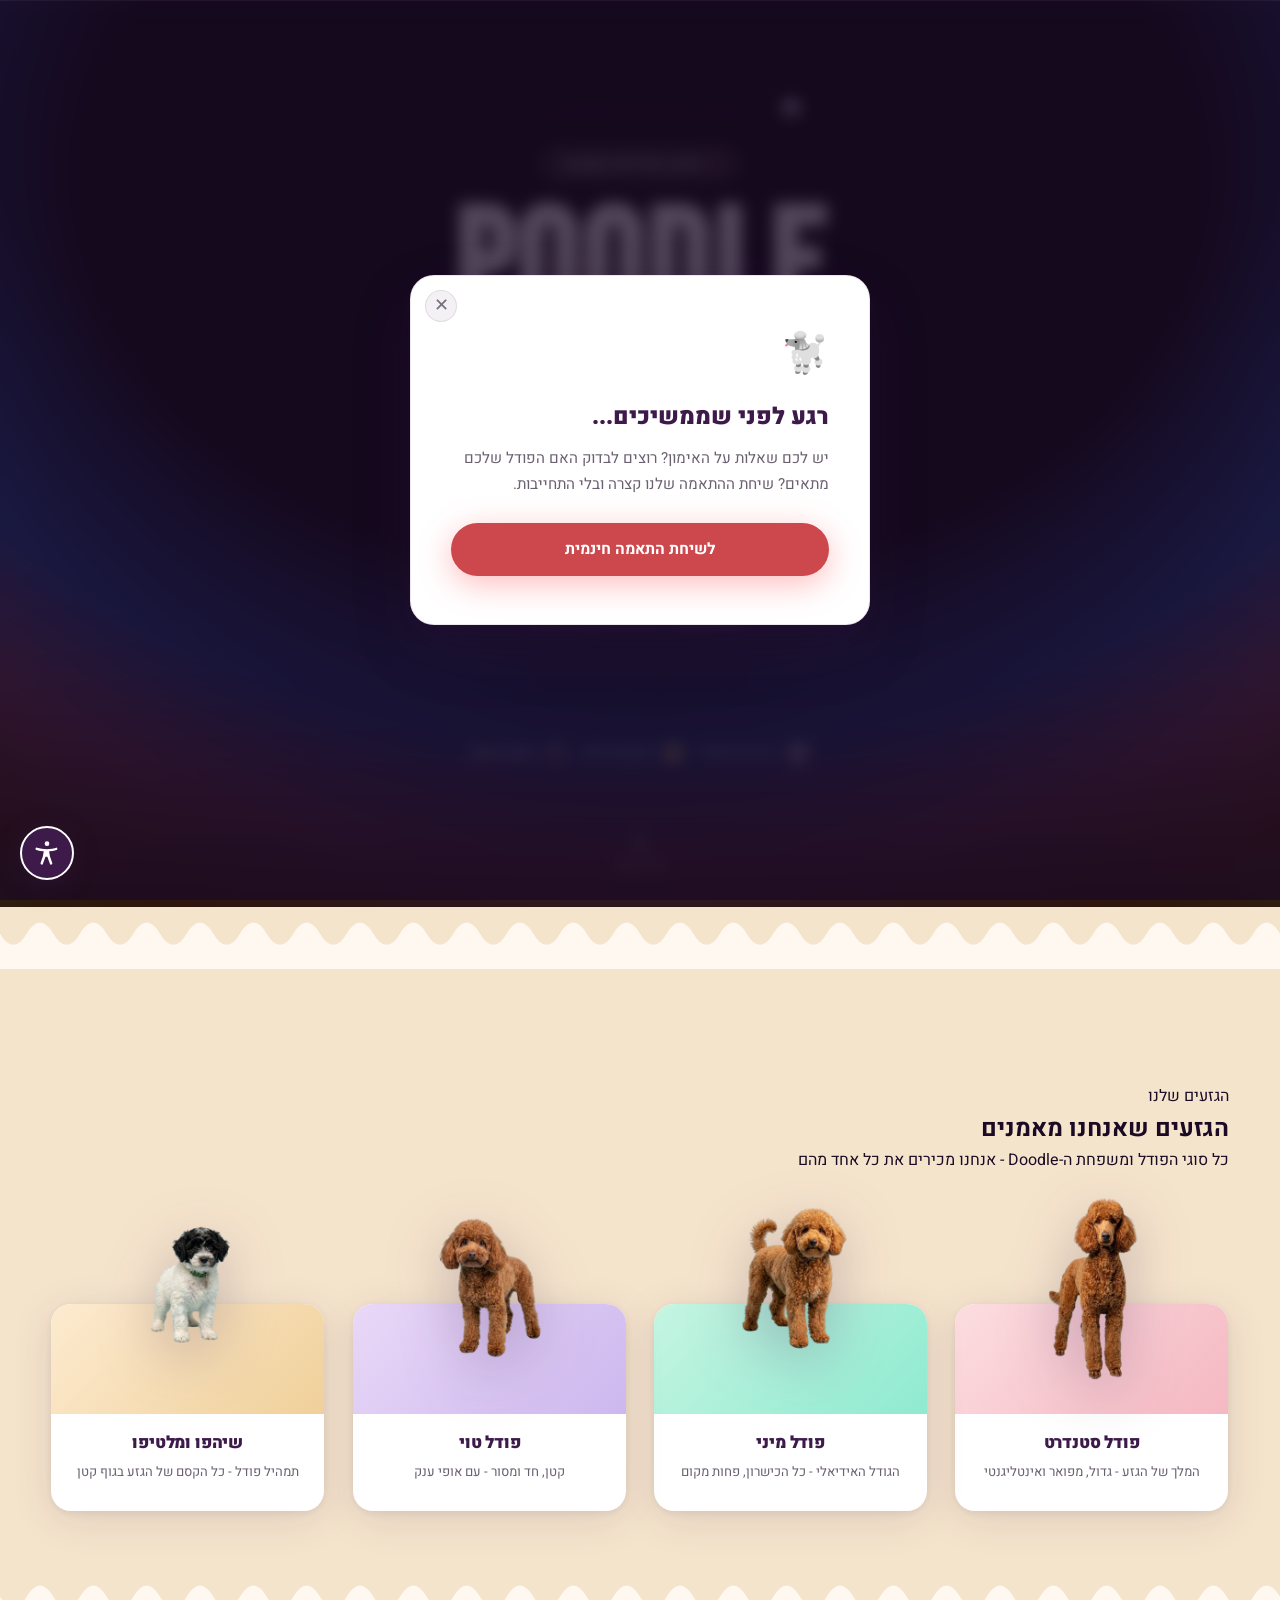
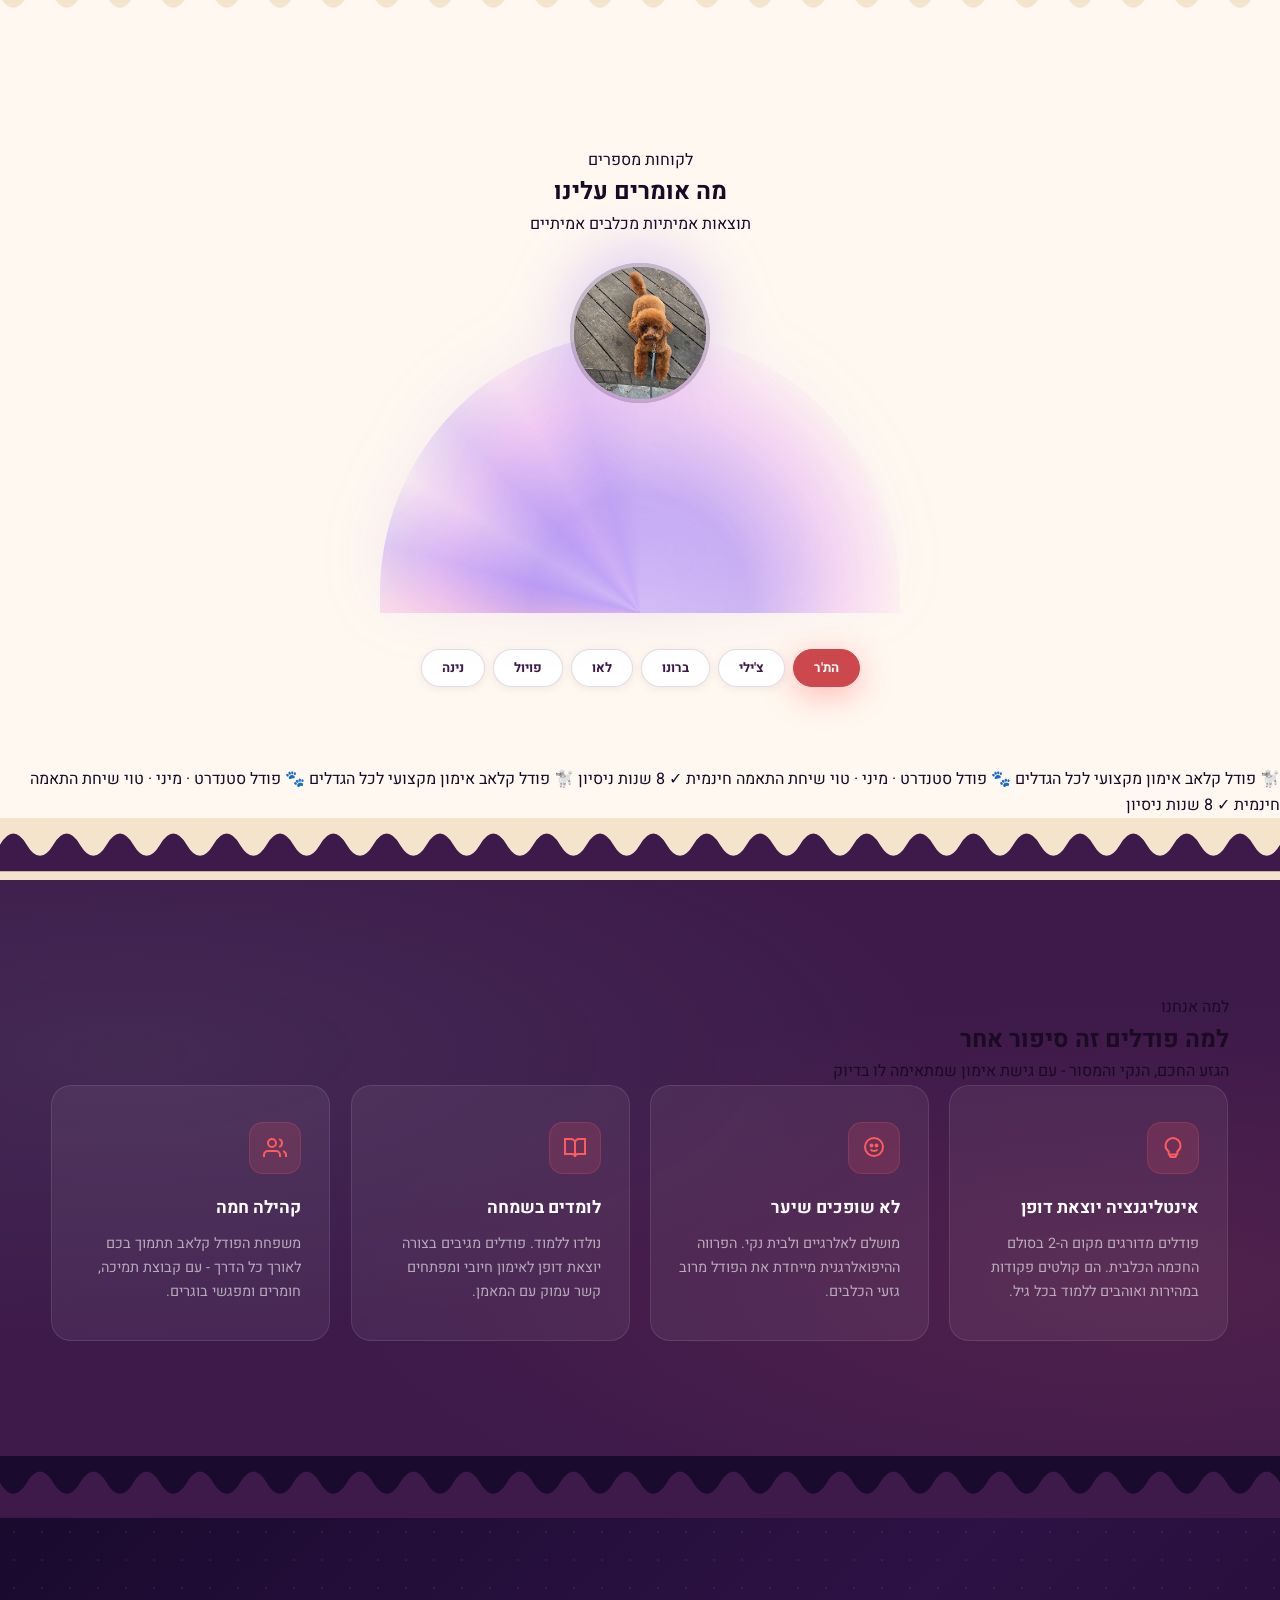
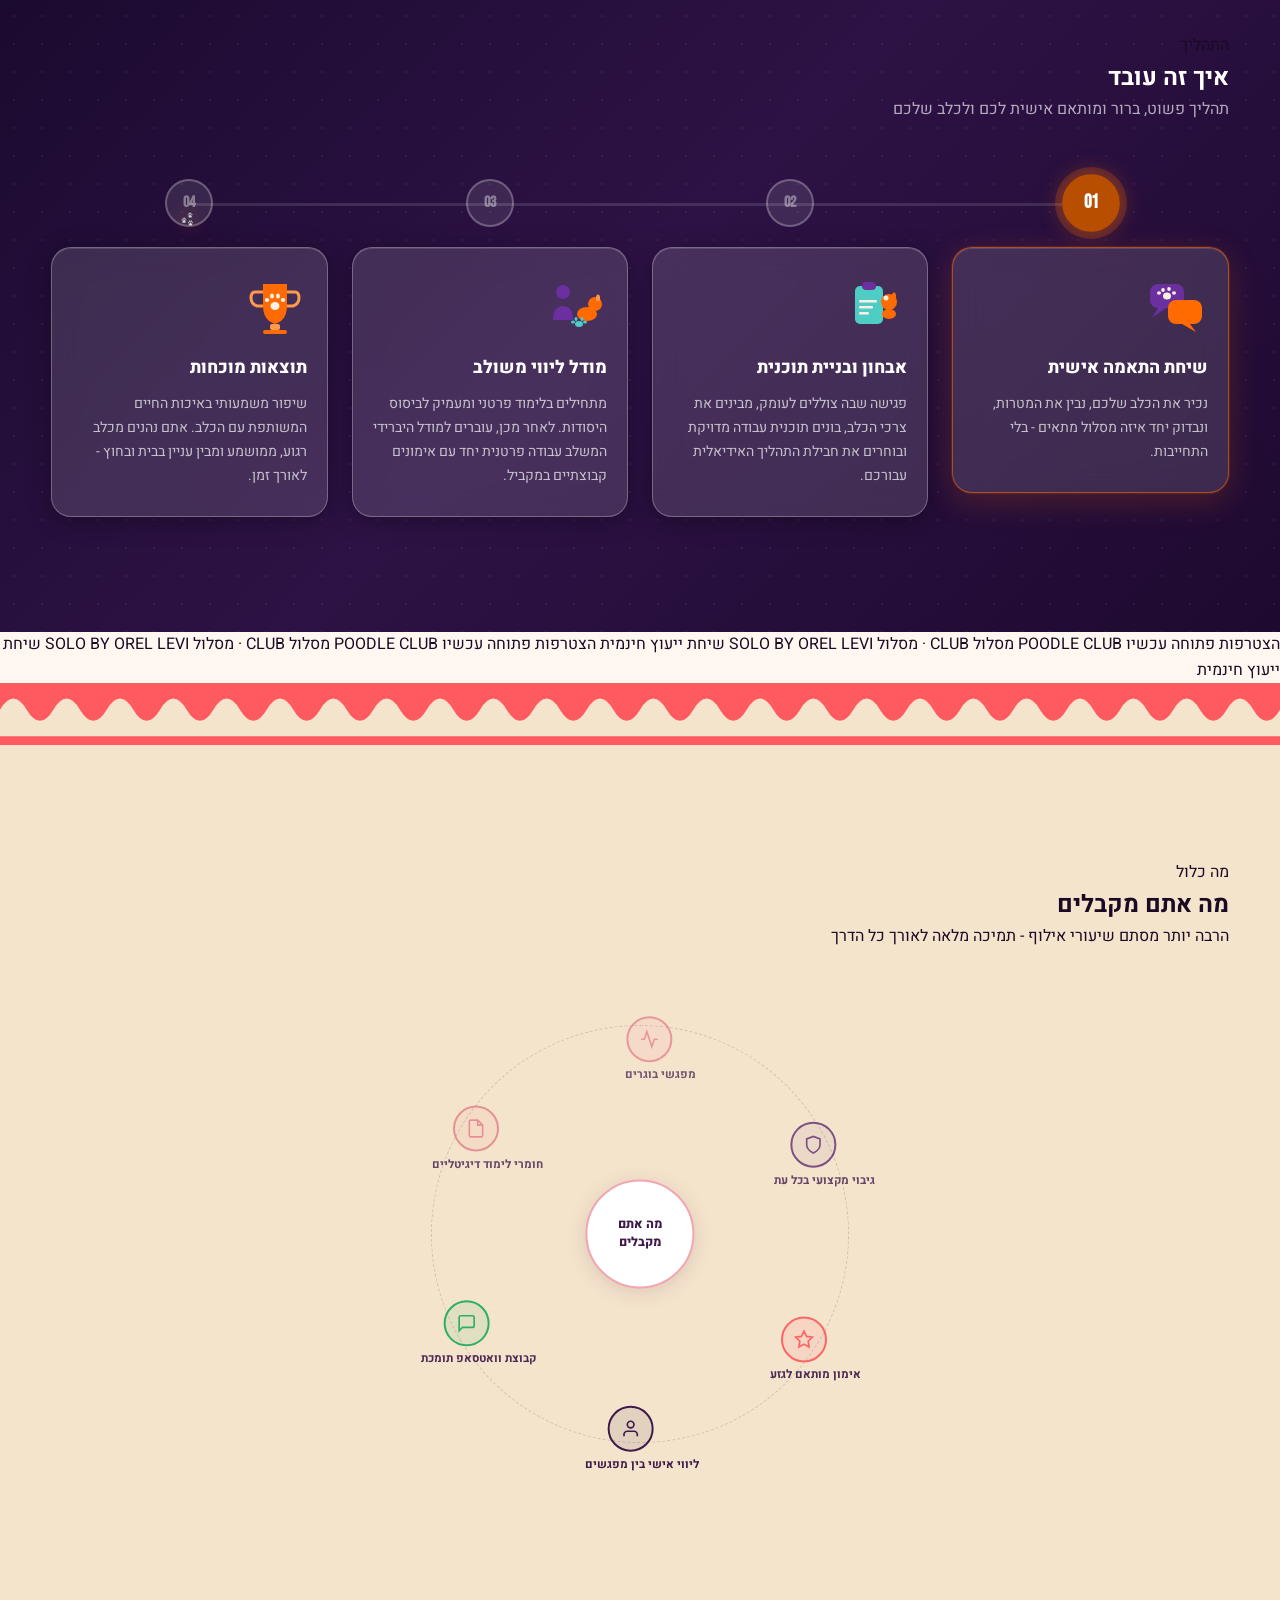
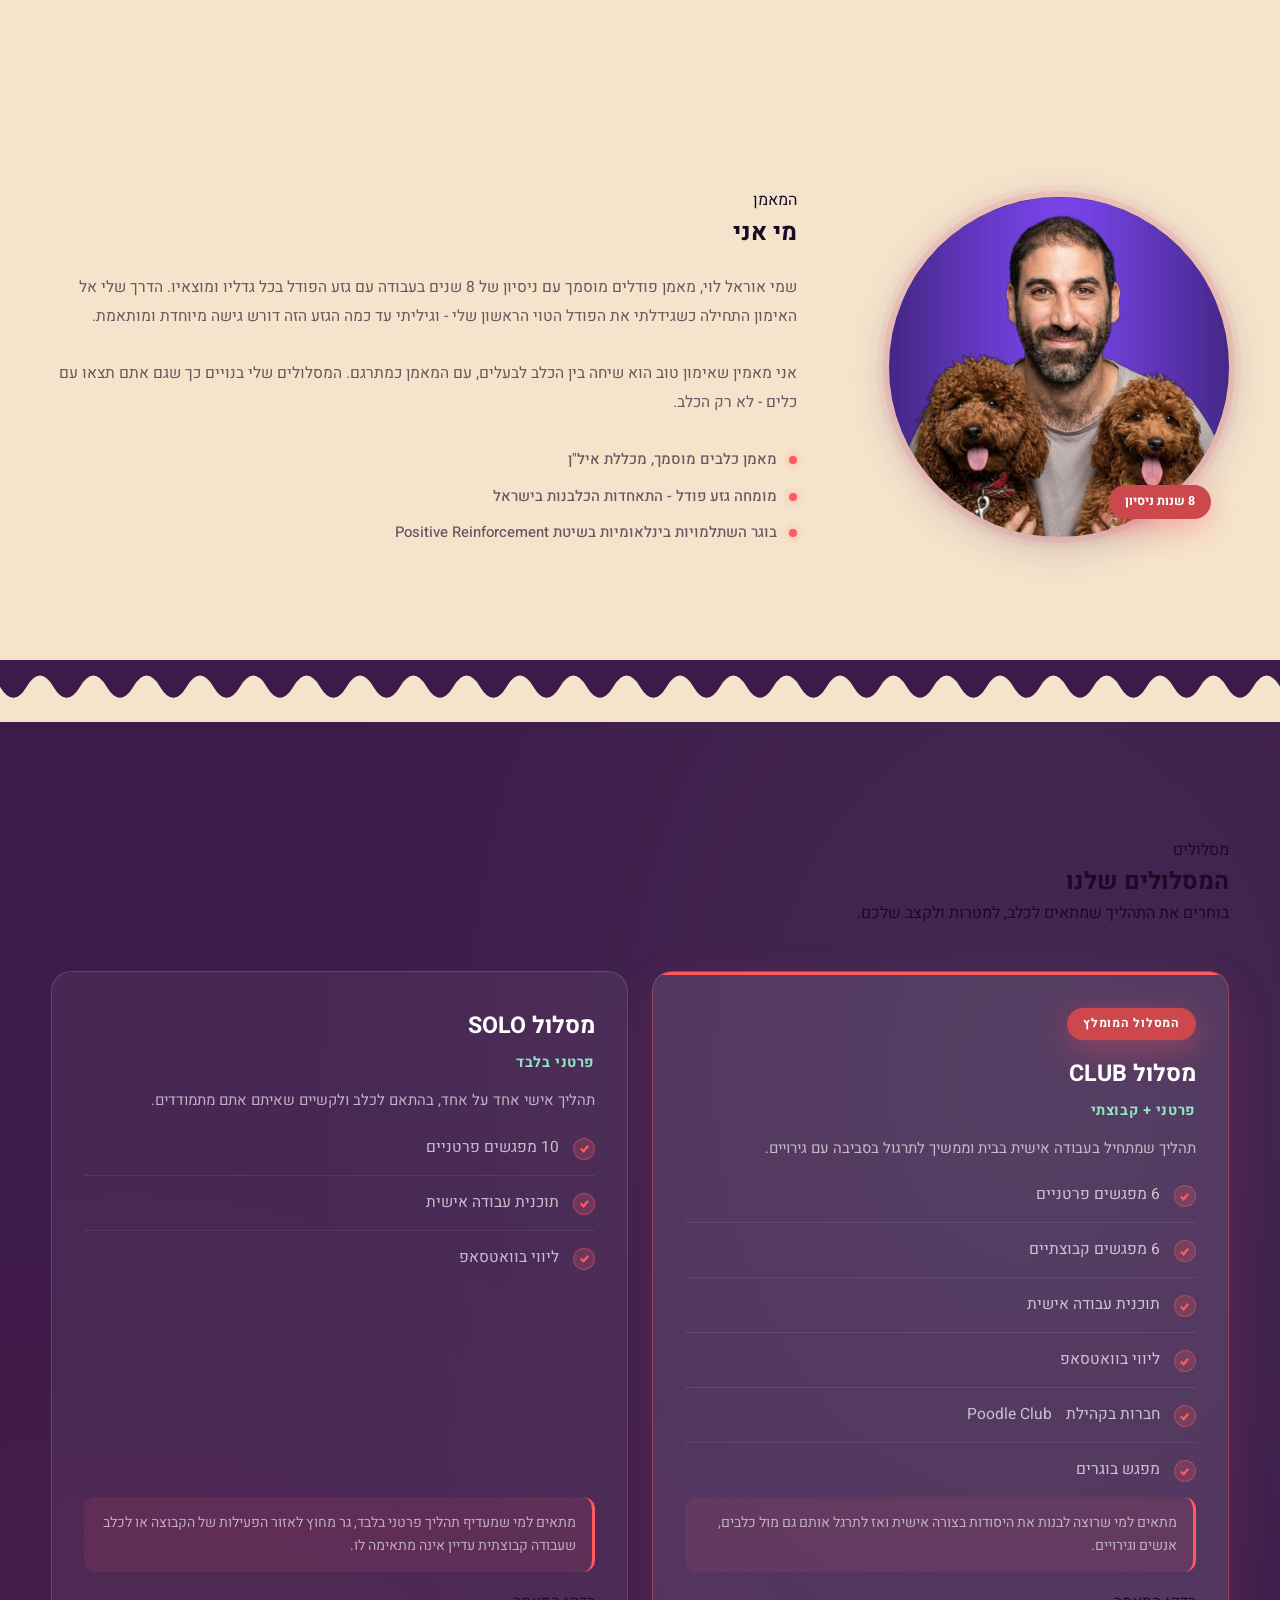
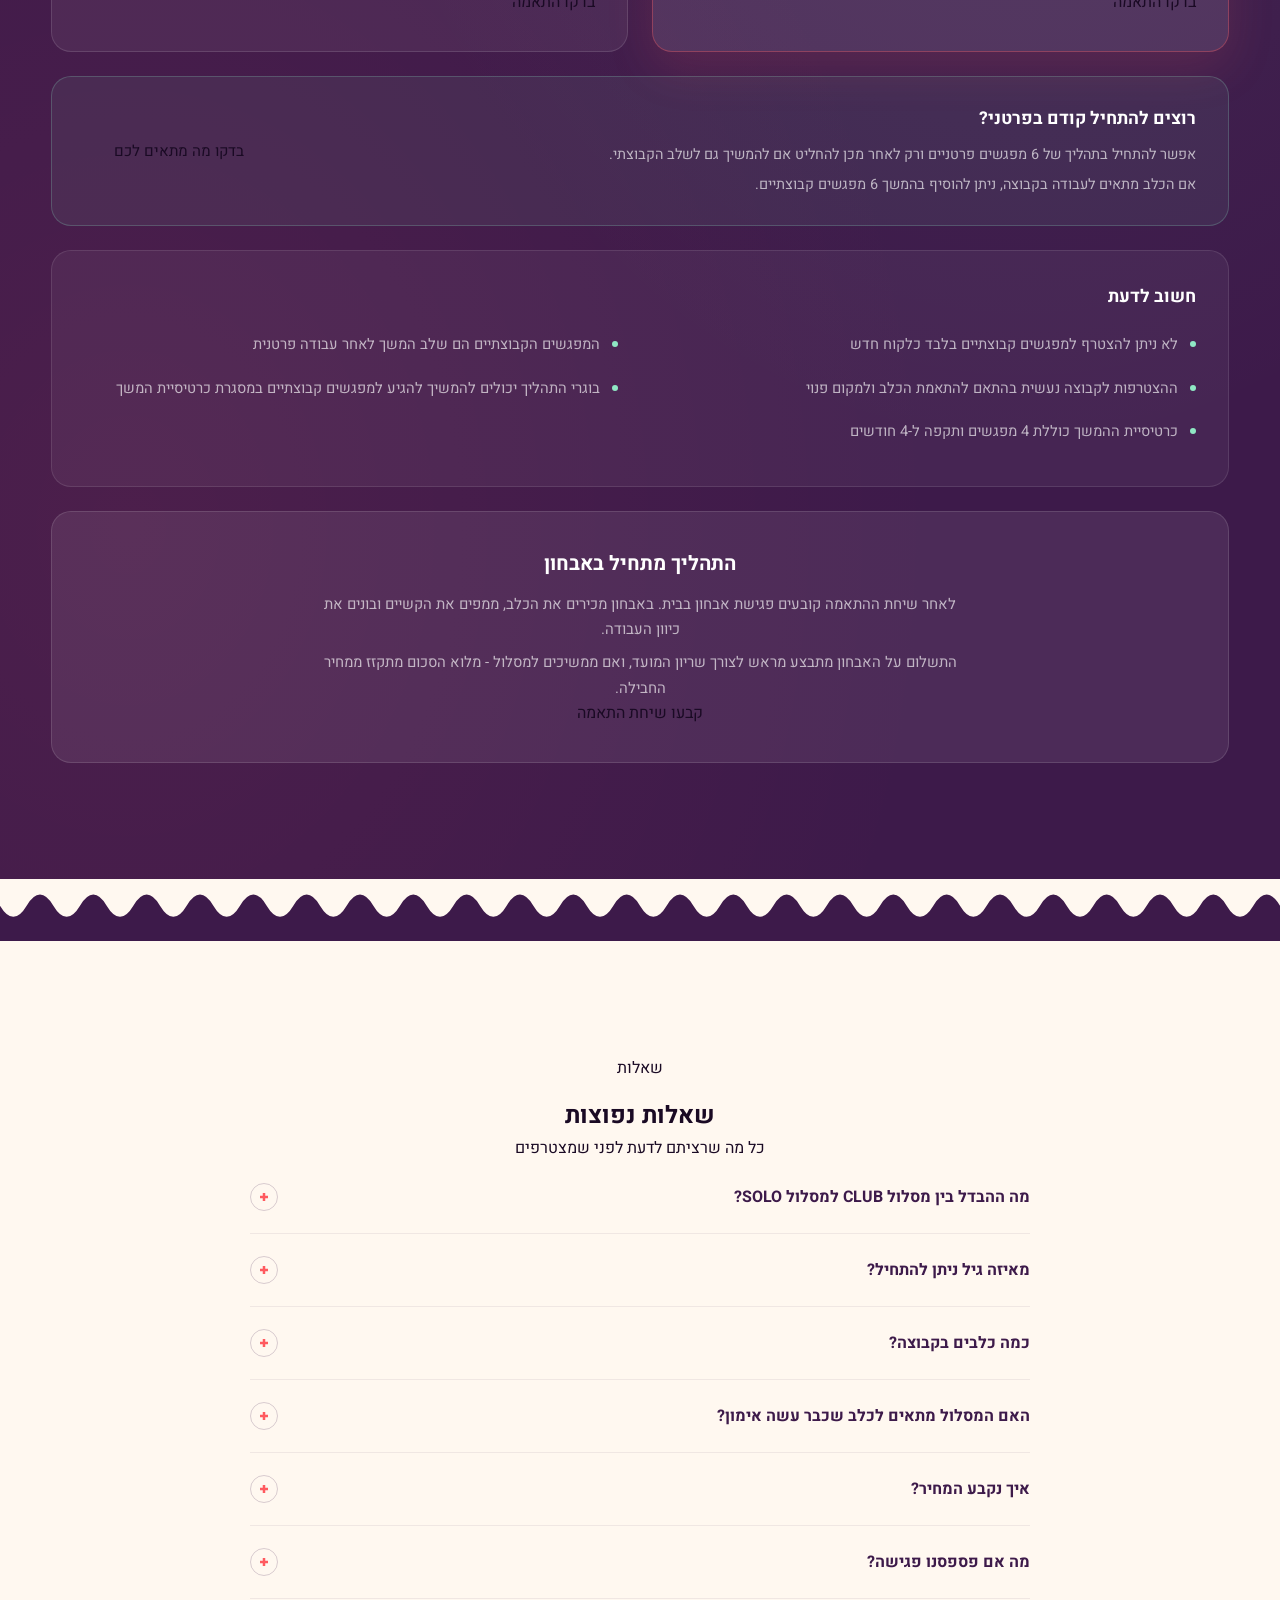
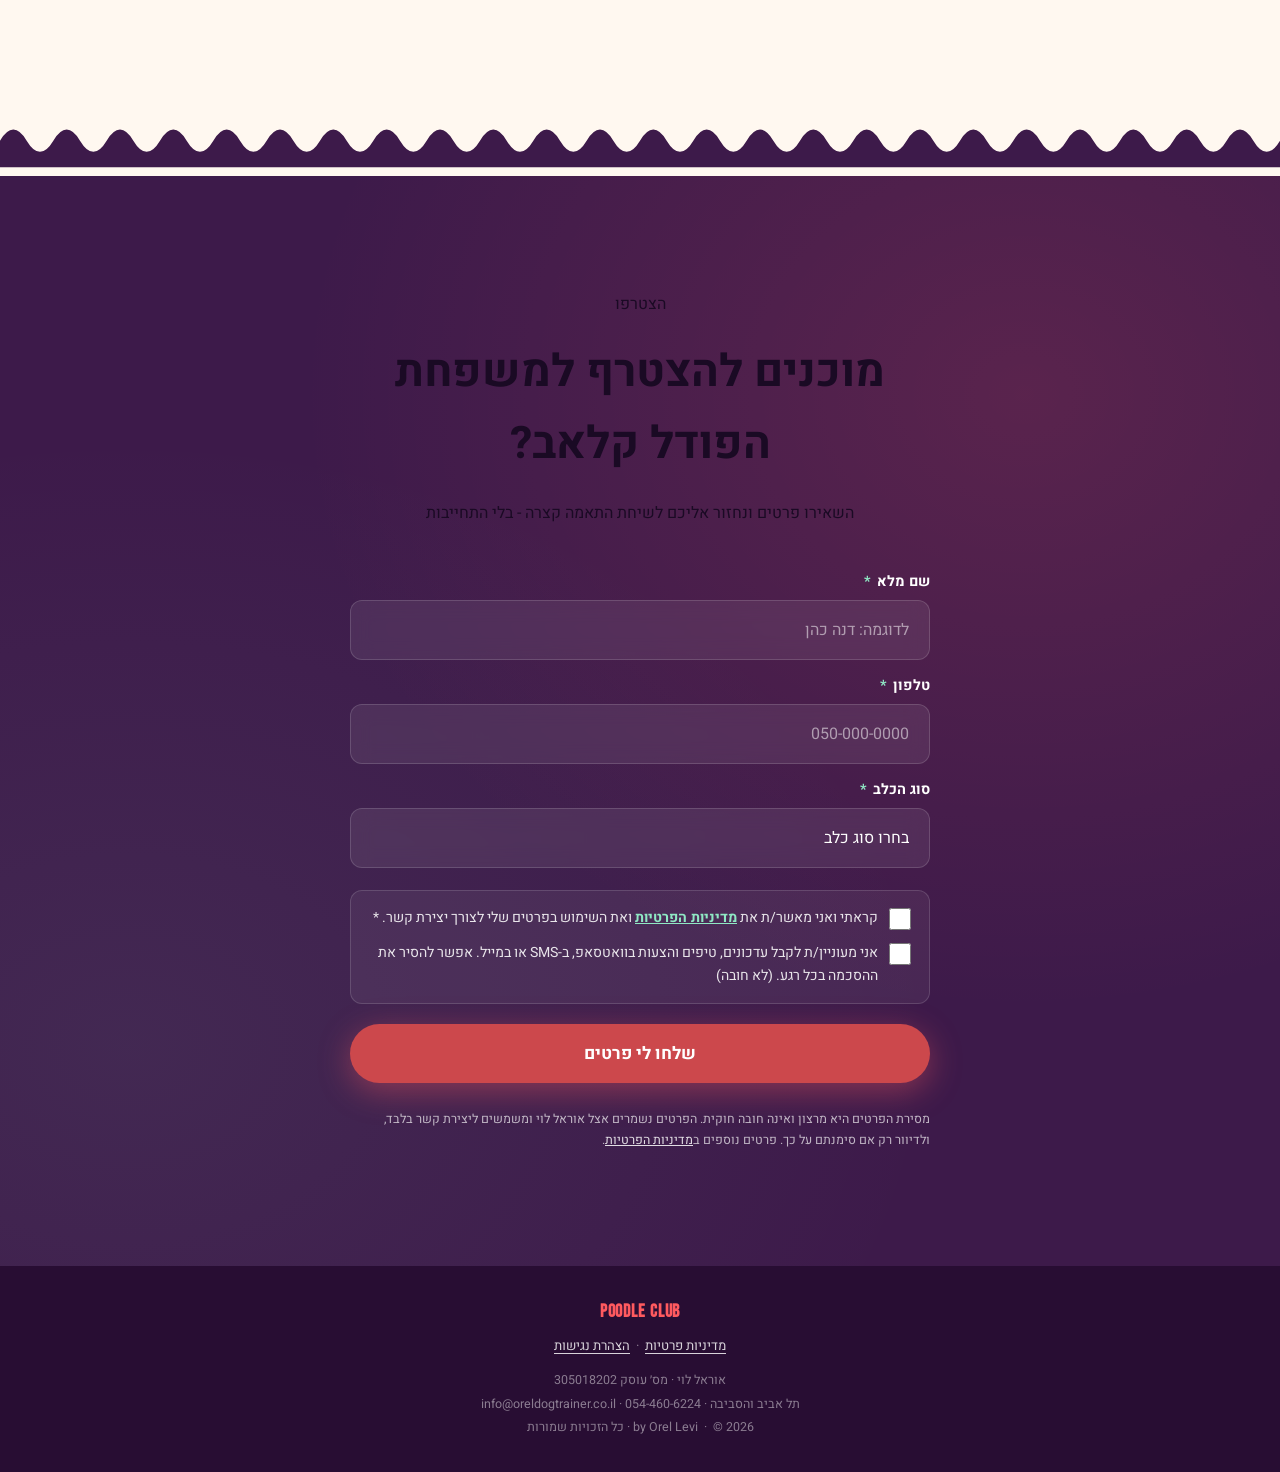
==== index.html @ 38194a25 "Fill in business identification on the legal pages Orel Levi, business no. 305018202, Tel Aviv area," ====
<!DOCTYPE html>
<html lang="he" dir="rtl">
<head>
  <meta charset="UTF-8">
  <meta name="viewport" content="width=device-width, initial-scale=1.0">
  <meta name="description" content="Poodle Club by Orel Levi — אימון פודלים מקצועי לכל הסוגים והגדלים">
  <title>Poodle Club by Orel Levi</title>
  <link rel="preconnect" href="https://fonts.googleapis.com">
  <link rel="preconnect" href="https://fonts.gstatic.com" crossorigin>
  <link href="https://fonts.googleapis.com/css2?family=Bebas+Neue&family=Heebo:wght@300;400;500;700;900&display=swap" rel="stylesheet">
  <link rel="stylesheet" href="a11y.css">
  <style>
    /* ─── Variables ──────────────────────────────────────────── */
    :root {
      --cream:      #FFF8F0;
      --cream-2:    #FFF2E4;
      --sand:       #F5E4CC;
      --sand-2:     #EDD5B0;
      --rose:       #F2A7B0;
      --rose-lt:    #FCDDE0;
      --rose-dk:    #E07888;
      --coral:      #FF5A5F;   /* accents & graphics only */
      --coral-dk:   #E03D42;
      --coral-btn:  #CC484C;   /* white text on it = 4.57 (WCAG AA) */
      --coral-text: #BA4245;   /* on the tinted eyebrow pill = 4.53, on cream = 5.04 */
      --plum:       #3D1A4A;
      --plum-dk:    #280D33;
      --plum-lt:    #5A2870;
      --mint:       #8FE8C4;
      --mint-lt:    #C5F5E2;
      --lavender:   #E0D0F5;
      --text-dark:  #1A0A24;
      --text-mid:   rgba(26,10,36,0.65);
      --text-soft:  rgba(26,10,36,0.4);
      --white:      #FFFFFF;

      --font-display: 'Bebas Neue', Georgia, sans-serif;
      --font: 'Heebo', sans-serif;
      --wrap: min(1200px, 92vw);
      --pad: clamp(72px, 9vw, 120px);
      --r: 20px;
      --r-sm: 12px;
      --r-pill: 100px;
      --t: .3s cubic-bezier(0.25, 0.46, 0.45, 0.94);
      --t-spring: .45s cubic-bezier(0.34, 1.56, 0.64, 1);
      --t-f: .18s ease;

      --sh-card: 0 8px 40px rgba(61,26,74,0.12), 0 2px 8px rgba(61,26,74,0.08);
      --sh-float: 0 24px 60px rgba(61,26,74,0.18), 0 8px 24px rgba(61,26,74,0.12);
      --sh-coral: 0 8px 32px rgba(255,90,95,0.4);
      --sh-coral-lg: 0 16px 56px rgba(255,90,95,0.5);
    }

    /* ─── Reset ──────────────────────────────────────────────── */
    *, *::before, *::after { box-sizing: border-box; margin: 0; padding: 0; }
    html { direction: rtl; scroll-behavior: smooth; font-size: 16px; }
    body { font-family: var(--font); background: var(--cream); color: var(--text-dark); text-align: right; overflow-x: hidden; line-height: 1.6; }
    img { display: block; max-width: 100%; }
    a { text-decoration: none; color: inherit; }
    button { cursor: pointer; border: none; background: none; font-family: var(--font); }
    section[id] { scroll-margin-top: 80px; }

    /* Focus ring, skip link, sr-only and reduced-motion live in a11y.css.
       These sections sit on dark surfaces and need the light ring instead. */
    #hero a:focus-visible, #hero button:focus-visible,
    #why a:focus-visible, #why button:focus-visible,
    #how a:focus-visible, #how button:focus-visible,
    #tracks a:focus-visible, #tracks button:focus-visible,
    #contact a:focus-visible, #contact button:focus-visible,
    #contact input:focus-visible, #contact select:focus-visible,
    .popup a:focus-visible, .popup button:focus-visible,
    footer a:focus-visible {
      outline-color: var(--white);
    }

    /* ─── Sticky Nav ─────────────────────────────────────────── */
    #nav {
      position: fixed; inset-inline: 0; top: 0;
      z-index: 100;
      background: rgba(255,248,240,0.9);
      backdrop-filter: blur(20px) saturate(1.8);
      -webkit-backdrop-filter: blur(20px) saturate(1.8);
      padding: 14px 0;
      transform: translateY(-100%);
      transition: transform .4s cubic-bezier(.25,.46,.45,.94);
      border-bottom: 1px solid rgba(61,26,74,0.1);
      box-shadow: 0 4px 24px rgba(61,26,74,0.08);
    }
    #nav.on { transform: none; }
    .nav-in {
      max-width: var(--wrap); margin: 0 auto; padding: 0 24px;
      display: flex; align-items: center; justify-content: space-between;
    }
    .nav-logo {
      font-family: var(--font-display);
      font-size: 1.5rem;
      color: var(--plum);
      letter-spacing: .04em;
    }
    .nav-logo em { color: var(--coral-text); font-style: normal; }

    /* ─── HERO ───────────────────────────────────────────────── */
    #hero {
      position: relative;
      min-height: 100svh;
      background: #0a0a0a;
      overflow: hidden;
      display: flex; align-items: center;
    }

    #hero-grad-bg {
      position: absolute; inset: 0; z-index: 0;
    }
    /* The hero gradient is repainted every frame and cycles through yellow and
       green, so contrast against it is not deterministic. This fixed scrim sits
       between the gradient (z0) and the copy (z2) so the ratio holds at every
       point of the cycle. */
    #hero::before {
      content: '';
      position: absolute; inset: 0; z-index: 1; pointer-events: none;
      background: linear-gradient(to bottom, rgba(10,6,16,0.55) 0%, rgba(10,6,16,0.28) 38%, rgba(10,6,16,0.55) 72%, rgba(10,6,16,0.86) 100%);
    }

    .hero-in {
      position: relative; z-index: 2;
      max-width: 800px; margin: 0 auto;
      padding: 100px 24px 140px;
      width: 100%;
      display: flex;
      flex-direction: column;
      align-items: center;
      text-align: center;
      gap: 0;
    }

    .hero-tag {
      display: inline-flex; align-items: center; gap: 8px;
      font-size: .8rem; font-weight: 700;
      letter-spacing: .14em; text-transform: uppercase;
      color: #fff;
      background: rgba(255,255,255,0.1);
      border: 1.5px solid rgba(255,255,255,0.25);
      padding: 7px 18px;
      border-radius: var(--r-pill);
      margin-bottom: 24px;
      backdrop-filter: blur(8px);
    }
    .hero-tag-dot { width: 6px; height: 6px; border-radius: 50%; background: var(--coral); animation: tagPulse 2s ease infinite; }
    @keyframes tagPulse { 0%,100% { opacity:1; transform:scale(1); } 50% { opacity:.4; transform:scale(.7); } }

    .hero-brand {
      font-family: var(--font-display);
      font-size: clamp(5.5rem, 12vw, 11rem);
      line-height: 0.85;
      letter-spacing: .02em;
      color: #ffffff;
      display: block;
      margin-bottom: 6px;
    }
    .hero-by {
      font-family: var(--font-display);
      font-size: clamp(2.2rem, 5vw, 4.5rem);
      line-height: 1;
      letter-spacing: .1em;
      color: var(--coral);
      display: block;
      margin-bottom: 32px;
    }
    .hero-p {
      font-size: 1.15rem;
      color: rgba(255,255,255,0.75);
      font-weight: 400;
      margin-bottom: 40px;
      line-height: 1.75;
      max-width: 520px;
    }
    .hero-btns { display: flex; gap: 14px; flex-wrap: wrap; justify-content: center; }

    .hero-badges {
      display: flex; gap: 12px; flex-wrap: wrap; margin-top: 40px; justify-content: center;
    }
    .hero-badge {
      display: flex; align-items: center; gap: 8px;
      font-size: .8rem; font-weight: 500; color: rgba(255,255,255,0.8);
    }
    .hero-badge-icon {
      width: 28px; height: 28px; border-radius: 50%;
      background: rgba(255,255,255,0.12);
      display: flex; align-items: center; justify-content: center;
      font-size: .9rem;
    }

    .hero-poodle {
      width: 320px;
      max-width: 80vw;
      display: block;
      margin-bottom: 20px;
      flex-shrink: 0;
      mix-blend-mode: screen;
      animation: poodleFloat 3.5s ease-in-out infinite;
    }
    @keyframes poodleFloat {
      0%,100% { transform: translateY(0); }
      50%      { transform: translateY(-14px); }
    }

    .hero-scroll {
      position: absolute; bottom: 32px; left: 50%; transform: translateX(-50%);
      display: flex; flex-direction: column; align-items: center; gap: 6px;
      color: rgba(255,255,255,0.62); font-size: .72rem; letter-spacing: .1em;
      animation: bounce 2.2s ease-in-out infinite;
      z-index: 2;
    }
    @keyframes bounce { 0%,100%{transform:translateX(-50%) translateY(0);} 50%{transform:translateX(-50%) translateY(9px);} }

    /* ─── BREEDS ─────────────────────────────────────────────── */
    #breeds { background: var(--sand); padding: var(--pad) 24px 60px; position: relative; }
    .breeds-in { max-width: var(--wrap); margin: 0 auto; }

    .breed-grid {
      display: grid;
      grid-template-columns: repeat(4, 1fr);
      gap: 28px;
      align-items: end;
    }

    .breed-card {
      position: relative;
      background: var(--white);
      border-radius: var(--r);
      padding: 0 0 28px;
      box-shadow: var(--sh-card);
      transition: transform var(--t-spring), box-shadow var(--t);
      will-change: transform; cursor: default;
      overflow: visible;
    }
    .breed-card:hover {
      transform: translateY(-14px);
      box-shadow: var(--sh-float);
    }

    .breed-card-img-wrap {
      position: absolute;
      left: 50%; top: 0;
      transform: translate(-50%, -65%);
      width: 180px; height: 220px;
      transition: transform var(--t-spring);
      z-index: 2;
    }
    .breed-card:hover .breed-card-img-wrap {
      transform: translate(-50%, -72%) scale(1.06);
    }
    .breed-card-img-wrap img {
      width: 100%; height: 100%;
      object-fit: contain;
      filter: drop-shadow(0 16px 28px rgba(61,26,74,0.25));
    }

    .breed-card-color {
      height: 110px;
      border-radius: var(--r) var(--r) 0 0;
    }
    .bc-rose    { background: linear-gradient(135deg, #FCDDE0 0%, #F5B8C2 100%); }
    .bc-mint    { background: linear-gradient(135deg, #C5F5E2 0%, #8FEAD0 100%); }
    .bc-lavender{ background: linear-gradient(135deg, #EAD8F8 0%, #CDB8EE 100%); }
    .bc-sand    { background: linear-gradient(135deg, #FDEBD0 0%, #F0D09A 100%); }

    .breed-card-body {
      padding: 16px 20px 0;
      text-align: center;
    }
    .breed-card-body h3 {
      font-size: 1.05rem; font-weight: 900; color: var(--plum);
      margin-bottom: 6px; letter-spacing: -0.01em;
    }
    .breed-card-body p { font-size: .82rem; color: var(--text-mid); line-height: 1.5; }

    /* ─── WHY POODLES ────────────────────────────────────────── */
    #why { background: var(--plum); padding: var(--pad) 24px; position: relative; overflow: hidden; }
    #why::before {
      content: '';
      position: absolute; inset: 0; pointer-events: none;
      background:
        radial-gradient(ellipse at 10% 30%, rgba(143,232,196,0.08) 0%, transparent 50%),
        radial-gradient(ellipse at 90% 70%, rgba(255,90,95,0.1) 0%, transparent 50%);
    }
    .why-in { max-width: var(--wrap); margin: 0 auto; position: relative; z-index: 1; }
    .why-grid { display: grid; grid-template-columns: repeat(4, 1fr); gap: 20px; }

    .why-card {
      background: rgba(255,255,255,0.06);
      border: 1px solid rgba(255,255,255,0.1);
      border-radius: var(--r); padding: 36px 28px;
      position: relative; overflow: hidden;
      transition: transform var(--t-spring), border-color var(--t), background var(--t);
      will-change: transform;
    }
    .why-card::before {
      content: '';
      position: absolute; top: 0; inset-inline: 0; height: 3px;
      background: var(--coral);
      transform: scaleX(0); transform-origin: right;
      transition: transform var(--t);
    }
    .why-card:hover {
      transform: translateY(-8px);
      background: rgba(255,255,255,0.1);
      border-color: rgba(255,255,255,0.2);
    }
    .why-card:hover::before { transform: scaleX(1); }

    .wi {
      width: 52px; height: 52px;
      background: rgba(255,90,95,0.15);
      border-radius: 14px;
      display: flex; align-items: center; justify-content: center;
      margin-bottom: 20px;
      border: 1px solid rgba(255,90,95,0.2);
    }
    .wi svg { width: 24px; height: 24px; }
    .why-card h3 { font-size: 1.08rem; font-weight: 700; color: var(--white); margin-bottom: 10px; }
    .why-card p { font-size: .9rem; color: rgba(255,255,255,0.6); line-height: 1.68; }

    /* ─── HOW IT WORKS — DYNAMIC TIMELINE ──────────────────── */
    #how {
      background: linear-gradient(135deg, #1a0a2e 0%, #2d1245 50%, #1e0a30 100%);
      padding: var(--pad) 24px; position: relative; overflow: hidden;
    }
    #how::before {
      content: ''; position: absolute; inset: 0; pointer-events: none;
      background-image: radial-gradient(circle, rgba(255,255,255,0.06) 1.5px, transparent 1.5px);
      background-size: 28px 28px;
    }
    #how .s-title { color: #fff; }
    #how .s-sub   { color: rgba(255,255,255,0.65); }
    .how-in { max-width: var(--wrap); margin: 0 auto; position: relative; z-index: 1; }
    /* Timeline wrapper */
    .how-tl { position: relative; margin-top: 56px; }
    /* 4-col grid */
    .htl-grid {
      display: grid;
      grid-template-columns: repeat(4, 1fr);
      gap: 24px;
      position: relative;
      direction: rtl;
    }
    /* Each step: node on top, card below */
    .htl-step {
      display: flex; flex-direction: column; align-items: center;
      gap: 20px; position: relative; z-index: 2;
    }
    /* Circle node */
    .htl-node {
      width: 48px; height: 48px; border-radius: 50%;
      background: rgba(255,255,255,0.1);
      border: 2.5px solid rgba(255,255,255,0.25);
      display: flex; align-items: center; justify-content: center;
      font-family: var(--font-display); font-size: 1rem; font-weight: 700;
      color: rgba(255,255,255,0.4);
      transition: background 0.5s, border-color 0.5s, color 0.5s,
                  transform 0.5s cubic-bezier(0.34,1.56,0.64,1), box-shadow 0.5s;
      position: relative; z-index: 3;
    }
    .htl-step.active .htl-node {
      background: #B84E00; border-color: #B84E00; color: #fff;
      transform: scale(1.2);
      box-shadow: 0 0 0 6px rgba(255,107,0,0.2), 0 0 20px rgba(255,107,0,0.4);
    }
    /* Glassmorphism card */
    .htl-card {
      background: rgba(255,255,255,0.13);
      backdrop-filter: blur(15px); -webkit-backdrop-filter: blur(15px);
      border: 1.5px solid rgba(255,255,255,0.28);
      border-radius: 20px; padding: 28px 20px;
      width: 100%; text-align: right;
      transition: transform 0.35s cubic-bezier(0.34,1.56,0.64,1),
                  box-shadow 0.35s, border-color 0.5s;
      box-shadow: 0 4px 24px rgba(0,0,0,0.3), inset 0 1px 0 rgba(255,255,255,0.12);
    }
    .htl-step.active .htl-card {
      border-color: rgba(255,107,0,0.55);
      box-shadow: 0 8px 32px rgba(255,107,0,0.2), 0 0 0 1px rgba(255,107,0,0.15), inset 0 1px 0 rgba(255,255,255,0.12);
    }
    .htl-card:hover { transform: translateY(-6px); box-shadow: 0 20px 50px rgba(0,0,0,0.35); }
    .htl-card h3 { font-size: 1.1rem; font-weight: 800; color: #fff; margin: 0 0 10px; }
    .htl-card p  { font-size: .88rem; color: rgba(255,255,255,0.7); line-height: 1.7; margin: 0; }
    /* Illustrative icon */
    .htl-illus {
      width: 64px; height: 64px; margin-bottom: 14px;
      display: flex; align-items: center; justify-content: center;
    }
    .htl-illus svg { width: 64px; height: 64px; }
    /* Spine line (positioned by JS) */
    .htl-spine-track,
    .htl-spine-fill {
      position: absolute; z-index: 1; pointer-events: none;
      border-radius: 3px;
    }
    .htl-spine-track { background: rgba(255,255,255,0.12); }
    .htl-spine-fill  { background: linear-gradient(to left, #FF6B00, #FF9A4D); }
    /* Paw GIF cursor */
    .htl-paw {
      position: absolute; z-index: 4; pointer-events: none;
      width: 44px; height: 44px; object-fit: contain;
      filter: drop-shadow(0 0 8px rgba(255,107,0,0.7));
    }

    /* ─── TESTIMONIALS ───────────────────────────────────────── */
    #testimonials {
      background: var(--cream);
      padding: var(--pad) 24px 80px;
      position: relative; overflow: visible;
    }
    .tmt-in { max-width: var(--wrap); margin: 0 auto; text-align: center; }
    .tmt-stage {
      position: relative;
      display: flex; flex-direction: column; align-items: center;
      margin-top: 96px;
    }
    .tmt-orb {
      width: min(520px, 92vw);
      height: min(280px, 50vw);
      border-radius: min(280px,50vw) min(280px,50vw) 0 0;
      position: relative;
      overflow: visible;
      background:
        conic-gradient(from 180deg at 50% 100%,
          transparent 0deg,
          rgba(139,92,246,0.18) 15deg, rgba(196,168,250,0.07) 30deg,
          rgba(139,92,246,0.24) 45deg, rgba(232,121,249,0.1) 60deg,
          rgba(139,92,246,0.28) 75deg, rgba(244,114,182,0.14) 90deg,
          rgba(139,92,246,0.24) 105deg, rgba(196,168,250,0.08) 120deg,
          rgba(139,92,246,0.18) 135deg, rgba(232,121,249,0.07) 150deg,
          rgba(139,92,246,0.12) 165deg, transparent 180deg),
        radial-gradient(ellipse at 50% 100%,
          rgba(196,168,250,0.7) 0%,
          rgba(139,92,246,0.4) 30%,
          rgba(232,121,249,0.22) 55%,
          transparent 75%);
      filter: drop-shadow(0 -12px 32px rgba(139,92,246,0.32));
    }
    .tmt-avatar-wrap {
      position: absolute;
      top: -70px; left: 50%; transform: translateX(-50%);
      width: 140px; height: 140px;
      border-radius: 50%;
      cursor: pointer; z-index: 10;
    }
    .tmt-avatar-wrap::after {
      content: '';
      position: absolute;
      inset: 0;
      border-radius: 50%;
      background: radial-gradient(circle at center, transparent 52%, rgba(15,5,25,0.5) 100%);
      pointer-events: none;
      z-index: 2;
    }
    .tmt-avatar {
      width: 140px; height: 140px; border-radius: 50%;
      object-fit: cover; object-position: center;
      clip-path: circle(50%);
      border: none;
      box-shadow:
        0 0 20px rgba(242,167,176,0.6),
        0 0 50px rgba(196,168,250,0.5),
        0 8px 28px rgba(61,26,74,0.25);
      transition: transform 0.4s cubic-bezier(0.34,1.56,0.64,1), box-shadow 0.4s;
      display: block;
    }
    .tmt-avatar-wrap:hover .tmt-avatar {
      transform: scale(1.06);
      box-shadow:
        0 0 36px rgba(242,167,176,0.85),
        0 0 80px rgba(196,168,250,0.65),
        0 12px 40px rgba(61,26,74,0.35);
    }
    @keyframes tmtIn  { from{opacity:0;transform:rotate(-60deg)} to{opacity:1;transform:rotate(0deg)} }
    @keyframes tmtOut { from{opacity:1;transform:rotate(0deg)} to{opacity:0;transform:rotate(60deg)} }
    .tmt-avatar--in  { animation: tmtIn  0.7s cubic-bezier(0.68,-0.3,0.32,1) forwards; }
    .tmt-avatar--out { animation: tmtOut 0.5s cubic-bezier(0.68,-0.3,0.32,1) forwards; }
    .tmt-bubble {
      position: absolute;
      bottom: calc(100% + 16px);
      left: 50%; transform: translateX(-50%) translateY(10px);
      width: min(300px, 88vw);
      background: var(--white);
      border-radius: 18px;
      padding: 18px 20px 14px;
      box-shadow: 0 14px 48px rgba(61,26,74,0.16), 0 4px 16px rgba(61,26,74,0.08);
      border: 1.5px solid var(--rose-lt);
      text-align: right; direction: rtl;
      z-index: 20; opacity: 0; pointer-events: none;
      transition: opacity 0.3s ease, transform 0.35s cubic-bezier(0.34,1.56,0.64,1);
    }
    .tmt-bubble.on { opacity: 1; transform: translateX(-50%) translateY(0); }
    .tmt-bubble-text {
      font-size: .82rem; color: var(--text-dark);
      line-height: 1.65; min-height: 88px; white-space: pre-wrap;
    }
    .tmt-cursor {
      display: inline-block; color: var(--coral); font-weight: 700;
      animation: blink 0.9s step-end infinite;
    }
    @keyframes blink { 0%,100%{opacity:1} 50%{opacity:0} }
    .tmt-bubble-name { font-size: .78rem; font-weight: 800; color: var(--plum); margin: 8px 0 0; }
    .tmt-tail {
      position: absolute; bottom: -22px; left: 50%;
      transform: translateX(-50%);
      display: flex; flex-direction: column; align-items: center; gap: 3px;
    }
    .tmt-tail-d1,.tmt-tail-d2,.tmt-tail-d3 {
      border-radius: 50%; background: var(--white);
      box-shadow: 0 2px 6px rgba(61,26,74,0.1);
    }
    .tmt-tail-d1 { width:10px; height:10px; }
    .tmt-tail-d2 { width:7px;  height:7px; }
    .tmt-tail-d3 { width:4px;  height:4px; }
    .tmt-pills {
      display: flex; flex-wrap: wrap; justify-content: center;
      gap: 8px; margin-top: 36px;
    }
    .tmt-pill {
      padding: 8px 20px; border-radius: var(--r-pill);
      font-size: .82rem; font-weight: 700; font-family: var(--font);
      cursor: pointer;
      border: 1.5px solid rgba(61,26,74,0.15);
      background: var(--white); color: var(--plum);
      transition: background var(--t-f), border-color var(--t-f), color var(--t-f);
      box-shadow: 0 2px 8px rgba(61,26,74,0.08);
    }
    .tmt-pill:hover { background: var(--rose-lt); border-color: var(--rose-dk); }
    .tmt-pill.on { background: var(--coral-btn); color: var(--white); border-color: var(--coral-btn); box-shadow: var(--sh-coral); }

    @media (max-width: 600px) {
      .tmt-avatar { width: 116px; height: 116px; }
      .tmt-avatar-wrap { top: -58px; width: 116px; height: 116px; border-radius: 50%; }
      .tmt-orb { overflow: visible; }
      .tmt-bubble { width: 94vw; }
    }

    /* ─── BENEFITS ───────────────────────────────────────────── */
    #benefits { background: var(--sand); padding: var(--pad) 24px; position: relative; }
    .ben-in { max-width: var(--wrap); margin: 0 auto; }
    .ben-grid { display: grid; grid-template-columns: repeat(3, 1fr); gap: 20px; }
    .ben-card {
      background: var(--white);
      border-radius: var(--r); padding: 32px 28px;
      box-shadow: var(--sh-card);
      border: 1.5px solid rgba(61,26,74,0.06);
      transition: transform var(--t-spring), box-shadow var(--t);
      will-change: transform;
    }
    .ben-card:hover {
      transform: translateY(-8px);
      box-shadow: var(--sh-float);
      border-color: rgba(255,90,95,0.2);
    }
    .bi {
      width: 48px; height: 48px; border-radius: 14px;
      display: flex; align-items: center; justify-content: center; margin-bottom: 16px;
      background: linear-gradient(135deg, rgba(255,90,95,0.12), rgba(61,26,74,0.08));
      border: 1px solid rgba(255,90,95,0.15);
    }
    .bi svg { width: 22px; height: 22px; color: var(--coral); }
    .ben-card h3 { font-size: 1rem; font-weight: 700; color: var(--plum); margin-bottom: 8px; }
    .ben-card p { font-size: .88rem; color: var(--text-mid); line-height: 1.65; }

    /* ─── TRACKS ─────────────────────────────────────────────── */
    #tracks { padding: var(--pad) 24px; background: var(--plum); position: relative; overflow: hidden; }
    #tracks::before {
      content: '';
      position: absolute; inset: 0; pointer-events: none;
      background:
        radial-gradient(ellipse at 80% 20%, rgba(143,232,196,0.07) 0%, transparent 50%),
        radial-gradient(ellipse at 10% 80%, rgba(255,90,95,0.08) 0%, transparent 50%);
    }
    .tracks-in { max-width: var(--wrap); margin: 0 auto; position: relative; z-index: 1; }
    .trk-grid {
      display: grid; grid-template-columns: 1fr 1fr;
      gap: 24px; align-items: stretch;
      margin-top: 44px;
    }
    .trk-card {
      display: flex; flex-direction: column;
      background: rgba(255,255,255,0.06);
      border: 1px solid rgba(255,255,255,0.12);
      border-radius: var(--r);
      padding: 36px 32px;
      position: relative; overflow: hidden;
    }
    .trk-card--feat {
      background: rgba(255,255,255,0.10);
      border: 1.5px solid rgba(255,90,95,0.35);
      box-shadow: 0 16px 48px rgba(255,90,95,0.14);
    }
    .trk-card--feat::before {
      content: ''; position: absolute; top: 0; inset-inline: 0; height: 3px;
      background: var(--coral);
    }
    .trk-badge {
      align-self: flex-start;
      background: var(--coral-btn); color: var(--white);
      border-radius: var(--r-pill);
      padding: 6px 16px;
      font-size: .76rem; font-weight: 700; letter-spacing: .06em;
      box-shadow: var(--sh-coral);
      margin-bottom: 16px;
    }
    .trk-name { font-size: 1.45rem; font-weight: 700; color: var(--white); margin-bottom: 6px; }
    .trk-kicker { font-size: .9rem; font-weight: 700; color: var(--mint); letter-spacing: .04em; margin-bottom: 14px; }
    .trk-desc { font-size: .93rem; color: rgba(255,255,255,0.65); line-height: 1.65; margin-bottom: 8px; }
    .trk-fit {
      font-size: .88rem; color: rgba(255,255,255,0.6); line-height: 1.65;
      padding: 14px 16px; background: rgba(255,90,95,0.10);
      border-radius: var(--r-sm); border-inline-start: 3px solid var(--coral);
      margin-top: auto;
    }
    .trk-cta { width: 100%; margin-top: 18px; }

    .trk-strip {
      display: flex; align-items: center; justify-content: space-between;
      gap: 28px; margin-top: 24px;
      padding: 28px 32px; border-radius: var(--r);
      background: rgba(143,232,196,0.07);
      border: 1px solid rgba(143,232,196,0.22);
    }
    .trk-strip h3 { font-size: 1.1rem; font-weight: 700; color: var(--white); margin-bottom: 10px; }
    .trk-strip p { font-size: .9rem; color: rgba(255,255,255,0.65); line-height: 1.65; }
    .trk-strip p + p { margin-top: 6px; }
    .trk-strip .btn { flex-shrink: 0; padding: 14px 30px; font-size: .95rem; }

    .trk-know {
      margin-top: 24px; padding: 32px; border-radius: var(--r);
      background: rgba(255,255,255,0.05);
      border: 1px solid rgba(255,255,255,0.10);
    }
    .trk-know h3 { font-size: 1.1rem; font-weight: 700; color: var(--white); margin-bottom: 12px; }
    .trk-know-list { list-style: none; display: grid; grid-template-columns: 1fr 1fr; gap: 0 44px; }
    .trk-know-list li {
      display: flex; align-items: flex-start; gap: 12px;
      padding: 10px 0;
      font-size: .92rem; color: rgba(255,255,255,0.65); line-height: 1.6;
    }
    .trk-dot {
      width: 6px; height: 6px; border-radius: 50%;
      background: var(--mint); flex-shrink: 0; margin-top: 8px;
    }

    .trk-diag {
      margin-top: 24px; padding: 36px 32px; border-radius: var(--r);
      background: rgba(255,255,255,0.08);
      border: 1px solid rgba(255,255,255,0.12);
      text-align: center;
    }
    .trk-diag h3 { font-size: 1.25rem; font-weight: 700; color: var(--white); margin-bottom: 12px; }
    .trk-diag p { font-size: .93rem; color: rgba(255,255,255,0.65); line-height: 1.7; max-width: 640px; margin: 0 auto; }
    .trk-diag p + p { margin-top: 8px; }
    .trk-diag .btn { margin-top: 26px; }

    .tr-list { list-style: none; }
    .tr-list li {
      display: flex; align-items: flex-start; gap: 14px;
      padding: 15px 0; border-bottom: 1px solid rgba(255,255,255,0.08);
      font-size: .97rem; color: rgba(255,255,255,0.7); line-height: 1.5;
    }
    .tr-list li:last-child { border-bottom: none; }
    .tr-chk {
      width: 22px; height: 22px; border-radius: 50%;
      background: rgba(255,90,95,0.2);
      border: 1.5px solid rgba(255,90,95,0.4);
      display: flex; align-items: center; justify-content: center;
      flex-shrink: 0; margin-top: 2px;
    }
    .tr-chk svg { width: 11px; height: 11px; color: var(--coral); }

    /* ─── GALLERY ────────────────────────────────────────────── */
    /* ─── TRAINER ────────────────────────────────────────────── */
    #trainer { padding: var(--pad) 24px; background: var(--sand); position: relative; }
    .tr-in {
      max-width: var(--wrap); margin: 0 auto;
      display: grid; grid-template-columns: 360px 1fr;
      gap: 72px; align-items: center;
    }
    .tr-img-wrap {
      position: relative;
      width: min(340px, 88vw);
      aspect-ratio: 1/1;
      flex-shrink: 0;
    }
    .tr-img {
      width: 100%; height: 100%;
      border-radius: 50%;
      object-fit: cover;
      display: block;
      box-shadow: 0 8px 40px rgba(61,26,74,0.22), 0 0 0 6px rgba(242,167,176,0.35), 0 0 0 12px rgba(242,167,176,0.12);
      transition: transform 0.6s cubic-bezier(0.34,1.56,0.64,1), box-shadow 0.4s;
    }
    .tr-img-wrap:hover .tr-img {
      transform: scale(1.03);
      box-shadow: 0 14px 50px rgba(61,26,74,0.28), 0 0 0 6px rgba(242,167,176,0.45), 0 0 0 14px rgba(242,167,176,0.15);
    }
    .tr-badge {
      position: absolute; bottom: 18px; right: 18px;
      background: var(--coral-btn);
      color: var(--white);
      font-size: .78rem; font-weight: 700;
      padding: 7px 16px; border-radius: var(--r-pill);
      box-shadow: var(--sh-coral);
    }
    .tr-bio { font-size: .97rem; color: var(--text-mid); line-height: 1.85; margin: 22px 0 30px; }
    .tr-creds { list-style: none; display: flex; flex-direction: column; gap: 13px; }
    .tr-creds li {
      display: flex; align-items: center; gap: 12px;
      font-size: .93rem; font-weight: 500; color: var(--text-mid);
    }
    .tr-creds li::before {
      content: ''; width: 8px; height: 8px; border-radius: 50%;
      background: var(--coral); flex-shrink: 0;
      box-shadow: 0 0 8px rgba(255,90,95,0.5);
    }

    /* ─── FAQ ────────────────────────────────────────────────── */
    #faq { padding: var(--pad) 24px; background: var(--cream); position: relative; }
    .faq-in { max-width: 780px; margin: 0 auto; }
    .faq-in .s-head { text-align: center; }
    .faq-item { border-bottom: 1.5px solid rgba(61,26,74,0.08); }
    .faq-q {
      width: 100%; text-align: right; padding: 22px 0;
      display: flex; align-items: center; justify-content: space-between; gap: 16px;
      font-size: 1rem; font-weight: 700; color: var(--plum);
      cursor: pointer; font-family: var(--font); background: none; border: none;
      transition: color var(--t-f);
    }
    .faq-q:hover { color: var(--coral-text); }
    .faq-ico {
      width: 28px; height: 28px; border-radius: 50%;
      border: 1.5px solid rgba(61,26,74,0.2);
      display: flex; align-items: center; justify-content: center;
      flex-shrink: 0; transition: background var(--t), color var(--t), border-color var(--t), transform var(--t); color: var(--coral);
    }
    .faq-item.open .faq-ico {
      background: var(--coral-btn); color: var(--white);
      border-color: var(--coral-btn); transform: rotate(45deg);
      box-shadow: var(--sh-coral);
    }
    .faq-a {
      max-height: 0; overflow: hidden; visibility: hidden;
      transition: max-height .4s ease, visibility 0s linear .4s;
    }
    .faq-item.open .faq-a { visibility: visible; transition: max-height .4s ease, visibility 0s linear 0s; }
    .faq-a-in {
      padding-bottom: 20px;
      font-size: .95rem; color: var(--text-mid); line-height: 1.78;
      border-inline-start: 3px solid rgba(255,90,95,0.3);
      padding-inline-start: 16px;
      margin-inline-start: 4px;
    }

    /* ─── CONTACT ────────────────────────────────────────────── */
    #contact { padding: var(--pad) 24px; background: var(--plum); position: relative; overflow: hidden; }
    #contact::before {
      content: ''; position: absolute; inset: 0;
      background:
        radial-gradient(ellipse at 80% 20%, rgba(255,90,95,.15) 0%, transparent 50%),
        radial-gradient(ellipse at 10% 80%, rgba(143,232,196,.07) 0%, transparent 50%);
      pointer-events: none;
    }
    .con-in { max-width: 580px; margin: 0 auto; position: relative; z-index: 1; text-align: center; }
    #contact-form { margin-top: 44px; display: flex; flex-direction: column; gap: 14px; text-align: right; }
    .f-field { text-align: right; }
    .f-label {
      display: block; margin-bottom: 7px;
      font-size: .9rem; font-weight: 700; color: var(--white);
    }
    .f-label .f-req { color: var(--mint); font-weight: 700; margin-inline-start: 2px; }
    .f-hint { display: block; margin-top: 6px; font-size: .8rem; color: rgba(255,255,255,.7); }
    .f-field-err {
      display: none; margin-top: 6px;
      font-size: .82rem; font-weight: 600; color: #FFC2C4;
    }
    .f-field.has-error .f-field-err { display: block; }
    .f-field.has-error input,
    .f-field.has-error select { border-color: #FFC2C4; }

    /* Two separate consents. The marketing one is optional and never pre-ticked
       — a consent bundled into "I accept the terms" is not valid consent. */
    .f-consents {
      display: flex; flex-direction: column; gap: 12px;
      margin-top: 8px; padding: 16px 18px;
      background: rgba(255,255,255,.06);
      border: 1px solid rgba(255,255,255,.14);
      border-radius: var(--r-sm);
    }
    .f-check { display: flex; align-items: flex-start; gap: 11px; cursor: pointer; }
    .f-check input[type="checkbox"] {
      flex-shrink: 0; width: 22px; height: 22px; margin-top: 1px;
      accent-color: var(--coral-btn);
      cursor: pointer;
    }
    .f-check span { font-size: .88rem; line-height: 1.6; color: rgba(255,255,255,.88); }
    .f-check a { text-decoration: underline; color: var(--mint); font-weight: 700; }
    .f-check a:hover { color: var(--mint-lt); }
    .f-legal {
      margin-top: 12px; font-size: .78rem; line-height: 1.65;
      color: rgba(255,255,255,.68); text-align: right;
    }
    .f-legal a { text-decoration: underline; color: rgba(255,255,255,.85); }
    .f-hp { position: absolute !important; left: -9999px !important; width: 1px; height: 1px; overflow: hidden; }
    .f-field input:not([type="checkbox"]), .f-field select {
      width: 100%; padding: 17px 20px;
      border-radius: var(--r-sm);
      border: 1.5px solid rgba(255,255,255,0.15);
      background: rgba(255,255,255,0.08);
      backdrop-filter: blur(10px);
      color: var(--white); font-size: 1rem; font-family: var(--font);
      text-align: right; direction: rtl;
      transition: border-color var(--t-f), background var(--t-f), box-shadow var(--t-f);
      -webkit-appearance: none;
    }
    .f-field input[type="tel"] { direction: ltr; text-align: right; }
    .f-field input:not([type="checkbox"])::placeholder { color: rgba(255,255,255,.53); }
    .f-field select option { background: var(--plum-dk); color: var(--white); }
    .f-field input:not([type="checkbox"]):focus, .f-field select:focus {
      border-color: var(--coral);
      background: rgba(255,255,255,0.12);
      box-shadow: 0 0 0 3px rgba(255,90,95,0.2), var(--sh-coral);
    }
    @keyframes glowPulse {
      0%, 100% { box-shadow: var(--sh-coral); }
      50%       { box-shadow: 0 12px 48px rgba(255,90,95,0.75); }
    }
    .f-submit {
      padding: 17px 36px;
      background: var(--coral-btn);
      color: var(--white);
      border-radius: var(--r-pill); font-size: 1.08rem; font-weight: 700;
      font-family: var(--font); cursor: pointer; border: none;
      box-shadow: var(--sh-coral);
      transition: transform var(--t-spring), box-shadow var(--t), background var(--t-f);
      margin-top: 6px;
      animation: glowPulse 3s ease-in-out infinite;
    }
    .f-submit:hover {
      background: var(--coral-dk);
      box-shadow: var(--sh-coral-lg);
      transform: translateY(-3px);
      animation: none;
    }
    .f-submit:disabled { opacity: .6; cursor: not-allowed; transform: none; animation: none; }
    .f-success {
      padding: 48px 36px; background: rgba(255,255,255,.08);
      border-radius: var(--r); border: 1px solid rgba(255,255,255,.14);
    }
    .f-success h3 { font-size: 1.55rem; font-weight: 700; color: var(--white); margin-bottom: 12px; }
    .f-success p { color: rgba(255,255,255,.65); font-size: .98rem; }
    .f-err { color: #FFB0B3; font-size: .88rem; text-align: right; margin-top: 6px; }

    /* ─── POPUPS ─────────────────────────────────────────────── */
    .popup {
      position: fixed; inset: 0; z-index: 1000;
      display: flex; align-items: center; justify-content: center; padding: 20px;
      opacity: 0; visibility: hidden;
      transition: opacity .3s ease, visibility 0s linear .3s;
    }
    .popup.on {
      opacity: 1; visibility: visible;
      transition: opacity .3s ease, visibility 0s linear 0s;
    }
    .p-ov {
      position: absolute; inset: 0;
      background: rgba(26,10,36,0.75);
      backdrop-filter: blur(8px);
      -webkit-backdrop-filter: blur(8px);
    }
    .p-box {
      position: relative; z-index: 1;
      background: var(--white);
      border: 1.5px solid rgba(61,26,74,0.1);
      border-radius: 24px; padding: 48px 40px;
      max-width: 460px; width: 100%;
      box-shadow: var(--sh-float);
      transform: translateY(14px) scale(0.98);
      transition: transform .35s cubic-bezier(0.34, 1.56, 0.64, 1);
    }
    .popup.on .p-box { transform: none; }
    .p-close {
      position: absolute; top: 14px; left: 14px;
      width: 32px; height: 32px; border-radius: 50%;
      background: rgba(61,26,74,0.06);
      color: rgba(26,10,36,0.57);
      font-size: 1.1rem; display: flex; align-items: center; justify-content: center;
      cursor: pointer; border: 1px solid rgba(61,26,74,0.1);
      font-family: var(--font);
      transition: background var(--t-f), color var(--t-f), border-color var(--t-f);
    }
    .p-close:hover { background: var(--coral-btn); color: var(--white); border-color: var(--coral-btn); }
    .p-paw { font-size: 2.4rem; margin-bottom: 14px; }
    .p-box h3 { font-size: 1.45rem; font-weight: 900; color: var(--plum); margin-bottom: 10px; }
    .p-box p { font-size: .95rem; color: var(--text-mid); line-height: 1.68; margin-bottom: 26px; }
    .p-cta {
      width: 100%; padding: 15px;
      background: var(--coral-btn);
      color: var(--white);
      border-radius: var(--r-pill); font-size: .98rem; font-weight: 700;
      font-family: var(--font); cursor: pointer; border: none;
      box-shadow: var(--sh-coral); transition: transform var(--t-spring), box-shadow var(--t);
    }
    .p-cta:hover { transform: translateY(-2px); box-shadow: var(--sh-coral-lg); }

    /* ─── FOOTER ─────────────────────────────────────────────── */
    footer {
      padding: 32px 24px;
      background: var(--plum-dk);
      text-align: center;
      color: rgba(255,255,255,0.46);
      font-size: .82rem;
      font-family: var(--font);
    }
    .f-nav { margin: 10px 0 12px; display: flex; gap: 6px; justify-content: center; flex-wrap: wrap; }
    .f-nav a { color: rgba(255,255,255,.82); text-decoration: underline; text-underline-offset: 3px; }
    .f-nav a:hover { color: var(--white); }
    .f-biz { font-size: .78rem; line-height: 1.9; color: rgba(255,255,255,.46); }
    /* placeholder marker — nothing goes live while these are still visible */
    .todo { background:#FFE9A8; color:#4A3200; border:1px dashed #A37A00; border-radius:6px;
            padding:1px 7px; font-weight:700; font-size:.92em; }

    footer .f-logo { color: var(--coral); font-weight: 700; font-family: var(--font-display); font-size: 1.1rem; letter-spacing: .05em; }

    /* ─── RESPONSIVE ─────────────────────────────────────────── */
    @media (max-width: 1024px) {
      .hero-in { grid-template-columns: 1fr; padding-top: 100px; gap: 40px; }
      .breed-grid { grid-template-columns: repeat(2, 1fr); }
      .why-grid { grid-template-columns: repeat(2, 1fr); }
      .tr-in { grid-template-columns: 1fr; }
      .tr-img-ph { max-width: 300px; margin: 0 auto; }
      .trk-grid { grid-template-columns: 1fr; gap: 20px; }
      .htl-grid { grid-template-columns: repeat(2, 1fr); }
    }
    @media (max-width: 768px) {
      .hero-btns { flex-direction: column; }
      .hero-btns .btn { width: 100%; text-align: center; }
      .htl-grid { grid-template-columns: 1fr; gap: 16px; }
      .htl-step { flex-direction: row; align-items: flex-start; gap: 16px; }
      .htl-node { flex-shrink: 0; }
      .htl-card { flex: 1; }
      .htl-paw  { transform: translateY(-50%); }
      .ben-grid { grid-template-columns: 1fr; }
      .gal-grid { grid-template-columns: repeat(2, 1fr); grid-auto-rows: 200px; }
      .gi--wide { grid-column: span 2; }
      .gi--tall { grid-row: span 1; }
      .why-grid { grid-template-columns: 1fr; }
      .p-box { padding: 36px 24px; }
      .trk-card { padding: 28px 22px; }
      .trk-strip { flex-direction: column; align-items: stretch; text-align: right; gap: 20px; padding: 26px 22px; }
      .trk-strip .btn { width: 100%; }
      .trk-know { padding: 24px 20px; }
      .trk-know-list { grid-template-columns: 1fr; gap: 0; }
      .trk-diag { padding: 28px 22px; }
    }
    @media (max-width: 480px) {
      .hero-brand { font-size: 4.5rem; }
      .hero-by { font-size: 2rem; }
      .breed-grid { grid-template-columns: repeat(2, 1fr); }
      .gal-grid { gap: 10px; grid-auto-rows: 170px; }
    }
  </style>
</head>
<body>

<a class="skip-link" href="#main">דילוג לתוכן הראשי</a>

<!-- ─── Sticky Header ────────────────────────────────────────────────── -->
<header id="nav">
  <div class="nav-in">
    <div class="nav-logo"><span lang="en"><span lang="en">POODLE CLUB</span></span> <em lang="en">by Orel Levi</em></div>
    <a href="#contact" class="btn btn-coral" style="padding:10px 24px;font-size:.88rem;">להצטרפות</a>
  </div>
</header>

<main id="main">

<!-- ─── Hero ─────────────────────────────────────────────────────────── -->
<section id="hero" aria-label="Poodle Club — אימון פודלים מקצועי">
  <div id="hero-grad-bg"></div>
  <div class="hero-in">
    <img src="animation-hero.gif" class="hero-poodle rv" alt="שלושה פודלים לבנים מסתובבים יחד">
    <div class="hero-content rv" style="transition-delay:.1s">
      <div class="hero-tag">
        <span class="hero-tag-dot"></span>
        אימון פודלים מקצועי
      </div>
      <h1 class="hero-brand" lang="en">POODLE<br>CLUB</h1>
      <span class="hero-by" lang="en"><span lang="en">BY OREL LEVI</span></span>
      <p class="hero-p">אימון מקצועי לפודלים מכל הסוגים והגדלים - גישה ייחודית שמותאמת לגזע החכם ביותר</p>
      <div class="hero-btns">
        <a href="#contact" class="btn btn-coral">אני רוצה להצטרף</a>
        <a href="#how" class="btn btn-out-white">איך זה עובד?</a>
      </div>
      <div class="hero-badges">
        <div class="hero-badge"><div class="hero-badge-icon">🐩</div>כל גדלי הפודל</div>
        <div class="hero-badge"><div class="hero-badge-icon">⭐</div>8 שנות ניסיון</div>
        <div class="hero-badge"><div class="hero-badge-icon">🎓</div>מאמן מוסמך</div>
      </div>
    </div>
  </div>
  <div class="hero-scroll" aria-hidden="true">
    <svg aria-hidden="true" focusable="false" width="18" height="18" viewBox="0 0 24 24" fill="none" stroke="currentColor" stroke-width="2.5"><path d="M12 5v14M5 12l7 7 7-7"/></svg>
    גלול מטה
  </div>
</section>

<!-- ─── Wave: Hero → Breeds ───────────────────────────────────────────── -->
<div class="wave" style="background:var(--cream)">
  <svg aria-hidden="true" focusable="false" viewBox="0 0 1440 60" preserveAspectRatio="none" xmlns="http://www.w3.org/2000/svg">
    <path d="M0,0 L0,30 Q15,55 30,30 Q45,5 60,30 Q75,55 90,30 Q105,5 120,30 Q135,55 150,30 Q165,5 180,30 Q195,55 210,30 Q225,5 240,30 Q255,55 270,30 Q285,5 300,30 Q315,55 330,30 Q345,5 360,30 Q375,55 390,30 Q405,5 420,30 Q435,55 450,30 Q465,5 480,30 Q495,55 510,30 Q525,5 540,30 Q555,55 570,30 Q585,5 600,30 Q615,55 630,30 Q645,5 660,30 Q675,55 690,30 Q705,5 720,30 Q735,55 750,30 Q765,5 780,30 Q795,55 810,30 Q825,5 840,30 Q855,55 870,30 Q885,5 900,30 Q915,55 930,30 Q945,5 960,30 Q975,55 990,30 Q1005,5 1020,30 Q1035,55 1050,30 Q1065,5 1080,30 Q1095,55 1110,30 Q1125,5 1140,30 Q1155,55 1170,30 Q1185,5 1200,30 Q1215,55 1230,30 Q1245,5 1260,30 Q1275,55 1290,30 Q1305,5 1320,30 Q1335,55 1350,30 Q1365,5 1380,30 Q1395,55 1410,30 Q1425,5 1440,30 L1440,0 Z" fill="#F5E4CC"/>
  </svg>
</div>

<!-- ─── Breed Cards ───────────────────────────────────────────────────── -->
<section id="breeds" aria-labelledby="breeds-title">
  <div class="breeds-in">
    <div class="s-head rv">
      <div class="s-eyebrow s-eyebrow--plum">הגזעים שלנו</div>
      <h2 id="breeds-title" class="s-title">הגזעים שאנחנו מאמנים</h2>
      <div class="s-accent-line"></div>
      <p class="s-sub">כל סוגי הפודל ומשפחת ה-Doodle - אנחנו מכירים את כל אחד מהם</p>
    </div>
    <div class="breed-grid">
      <div class="breed-card rv" style="margin-top:130px">
        <div class="breed-card-img-wrap">
          <img src="תמונות/פודלים לדף נחיתה/34.png" alt="פודל סטנדרט" loading="eager" decoding="async">
        </div>
        <div class="breed-card-color bc-rose"></div>
        <div class="breed-card-body">
          <h3>פודל סטנדרט</h3>
          <p>המלך של הגזע - גדול, מפואר ואינטליגנטי</p>
        </div>
      </div>
      <div class="breed-card rv" style="margin-top:130px;transition-delay:.1s">
        <div class="breed-card-img-wrap">
          <img src="תמונות/פודלים לדף נחיתה/20.png" alt="פודל מיני" loading="eager" decoding="async">
        </div>
        <div class="breed-card-color bc-mint"></div>
        <div class="breed-card-body">
          <h3>פודל מיני</h3>
          <p>הגודל האידיאלי - כל הכישרון, פחות מקום</p>
        </div>
      </div>
      <div class="breed-card rv" style="margin-top:130px;transition-delay:.2s">
        <div class="breed-card-img-wrap">
          <img src="תמונות/פודלים לדף נחיתה/31.png" alt="פודל טוי" loading="eager" decoding="async">
        </div>
        <div class="breed-card-color bc-lavender"></div>
        <div class="breed-card-body">
          <h3>פודל טוי</h3>
          <p>קטן, חד ומסור - עם אופי ענק</p>
        </div>
      </div>
      <div class="breed-card rv" style="margin-top:130px;transition-delay:.3s">
        <div class="breed-card-img-wrap">
          <img src="תמונות/פודלים לדף נחיתה/26.png" alt="שיהפו ומלטיפו" loading="eager" decoding="async">
        </div>
        <div class="breed-card-color bc-sand"></div>
        <div class="breed-card-body">
          <h3>שיהפו ומלטיפו</h3>
          <p>תמהיל פודל - כל הקסם של הגזע בגוף קטן</p>
        </div>
      </div>
    </div>
  </div>
</section>

<!-- ─── Wave: Breeds → Testimonials ──────────────────────────────────── -->
<div class="wave" style="background:var(--cream)">
  <svg aria-hidden="true" focusable="false" viewBox="0 0 1440 60" preserveAspectRatio="none" xmlns="http://www.w3.org/2000/svg">
    <path d="M0,0 L0,30 Q15,55 30,30 Q45,5 60,30 Q75,55 90,30 Q105,5 120,30 Q135,55 150,30 Q165,5 180,30 Q195,55 210,30 Q225,5 240,30 Q255,55 270,30 Q285,5 300,30 Q315,55 330,30 Q345,5 360,30 Q375,55 390,30 Q405,5 420,30 Q435,55 450,30 Q465,5 480,30 Q495,55 510,30 Q525,5 540,30 Q555,55 570,30 Q585,5 600,30 Q615,55 630,30 Q645,5 660,30 Q675,55 690,30 Q705,5 720,30 Q735,55 750,30 Q765,5 780,30 Q795,55 810,30 Q825,5 840,30 Q855,55 870,30 Q885,5 900,30 Q915,55 930,30 Q945,5 960,30 Q975,55 990,30 Q1005,5 1020,30 Q1035,55 1050,30 Q1065,5 1080,30 Q1095,55 1110,30 Q1125,5 1140,30 Q1155,55 1170,30 Q1185,5 1200,30 Q1215,55 1230,30 Q1245,5 1260,30 Q1275,55 1290,30 Q1305,5 1320,30 Q1335,55 1350,30 Q1365,5 1380,30 Q1395,55 1410,30 Q1425,5 1440,30 L1440,0 Z" fill="#F5E4CC"/>
  </svg>
</div>

<!-- ─── Testimonials ──────────────────────────────────────────────────── -->
<section id="testimonials" aria-labelledby="testimonials-title">
  <div class="tmt-in">
    <div class="s-head rv">
      <div class="s-eyebrow s-eyebrow--coral">לקוחות מספרים</div>
      <h2 id="testimonials-title" class="s-title">מה אומרים עלינו</h2>
      <div class="s-accent-line"></div>
      <p class="s-sub">תוצאות אמיתיות מכלבים אמיתיים</p>
    </div>
    <div class="tmt-stage">
      <div class="tmt-orb">
        <div class="tmt-avatar-wrap" id="tmt-avatar-wrap" role="button" tabindex="0" aria-expanded="false" aria-controls="tmt-bubble">
          <!-- Bubble lives inside avatar-wrap so it positions above it correctly -->
          <div class="tmt-bubble" id="tmt-bubble">
            <div class="tmt-bubble-text" id="tmt-bubble-text" aria-hidden="true"></div>
            <span class="tmt-cursor">|</span>
            <p class="tmt-bubble-name" id="tmt-bubble-name"></p>
            <div class="tmt-tail">
              <div class="tmt-tail-d1"></div>
              <div class="tmt-tail-d2"></div>
              <div class="tmt-tail-d3"></div>
            </div>
          </div>
          <img class="tmt-avatar" id="tmt-avatar" src="testimonials/הת'ר.png" alt="הת'ר — כלבה שעברה את התהליך">
        </div>
      </div>
    </div>
    <div class="tmt-pills" id="tmt-pills" role="group" aria-label="בחירת המלצה"></div>
    <div id="tmt-sr" class="sr-only" aria-live="polite"></div>
  </div>
</section>

<!-- ─── Marquee: Breeds → Why ─────────────────────────────────────────── -->
<div class="ticker ticker--mint">
  <div class="ticker-track">
    <span class="ticker-item"><span class="ticker-dot"></span>🐩 פודל קלאב</span>
    <span class="ticker-item"><span class="ticker-dot"></span>אימון מקצועי לכל הגדלים</span>
    <span class="ticker-item"><span class="ticker-dot"></span>🐾 פודל סטנדרט · מיני · טוי</span>
    <span class="ticker-item"><span class="ticker-dot"></span>שיחת התאמה חינמית</span>
    <span class="ticker-item"><span class="ticker-dot"></span>✓ 8 שנות ניסיון</span>
    <span class="ticker-item"><span class="ticker-dot"></span>🐩 פודל קלאב</span>
    <span class="ticker-item"><span class="ticker-dot"></span>אימון מקצועי לכל הגדלים</span>
    <span class="ticker-item"><span class="ticker-dot"></span>🐾 פודל סטנדרט · מיני · טוי</span>
    <span class="ticker-item"><span class="ticker-dot"></span>שיחת התאמה חינמית</span>
    <span class="ticker-item"><span class="ticker-dot"></span>✓ 8 שנות ניסיון</span>
  </div>
</div>
<!-- ─── Wave: Breeds → Why ────────────────────────────────────────────── -->
<div class="wave" style="background:var(--sand)">
  <svg aria-hidden="true" focusable="false" viewBox="0 0 1440 60" preserveAspectRatio="none" xmlns="http://www.w3.org/2000/svg">
    <path d="M0,60 L0,30 Q15,5 30,30 Q45,55 60,30 Q75,5 90,30 Q105,55 120,30 Q135,5 150,30 Q165,55 180,30 Q195,5 210,30 Q225,55 240,30 Q255,5 270,30 Q285,55 300,30 Q315,5 330,30 Q345,55 360,30 Q375,5 390,30 Q405,55 420,30 Q435,5 450,30 Q465,55 480,30 Q495,5 510,30 Q525,55 540,30 Q555,5 570,30 Q585,55 600,30 Q615,5 630,30 Q645,55 660,30 Q675,5 690,30 Q705,55 720,30 Q735,5 750,30 Q765,55 780,30 Q795,5 810,30 Q825,55 840,30 Q855,5 870,30 Q885,55 900,30 Q915,5 930,30 Q945,55 960,30 Q975,5 990,30 Q1005,55 1020,30 Q1035,5 1050,30 Q1065,55 1080,30 Q1095,5 1110,30 Q1125,55 1140,30 Q1155,5 1170,30 Q1185,55 1200,30 Q1215,5 1230,30 Q1245,55 1260,30 Q1275,5 1290,30 Q1305,55 1320,30 Q1335,5 1350,30 Q1365,55 1380,30 Q1395,5 1410,30 Q1425,55 1440,30 L1440,60 Z" fill="#3D1A4A"/>
  </svg>
</div>

<!-- ─── Why Poodles ───────────────────────────────────────────────────── -->
<section id="why" aria-labelledby="why-title">
  <div class="why-in">
    <div class="s-head rv">
      <div class="s-eyebrow s-eyebrow--white">למה אנחנו</div>
      <h2 id="why-title" class="s-title s-title--white">למה פודלים זה סיפור אחר</h2>
      <div class="s-accent-line s-accent-line--mint"></div>
      <p class="s-sub s-sub--white">הגזע החכם, הנקי והמסור - עם גישת אימון שמתאימה לו בדיוק</p>
    </div>
    <div class="why-grid">
      <div class="why-card rv">
        <div class="wi"><svg aria-hidden="true" focusable="false" viewBox="0 0 24 24" fill="none" stroke="#FF5A5F" stroke-width="2"><path d="M12 2C8 2 4.5 5.5 4.5 9.5c0 2.5 1.3 4.7 3.2 6V18a.5.5 0 00.5.5h7.6a.5.5 0 00.5-.5v-2.5c1.9-1.3 3.2-3.5 3.2-6C19.5 5.5 16 2 12 2z"/><path d="M9 18.5v1.5a1 1 0 001 1h4a1 1 0 001-1v-1.5"/></svg></div>
        <h3>אינטליגנציה יוצאת דופן</h3>
        <p>פודלים מדורגים מקום ה-2 בסולם החכמה הכלבית. הם קולטים פקודות במהירות ואוהבים ללמוד בכל גיל.</p>
      </div>
      <div class="why-card rv" style="transition-delay:.1s">
        <div class="wi"><svg aria-hidden="true" focusable="false" viewBox="0 0 24 24" fill="none" stroke="#FF5A5F" stroke-width="2"><path d="M12 2a9 9 0 100 18A9 9 0 0012 2z"/><path d="M8.5 13.5s1.2 1.5 3.5 1.5 3.5-1.5 3.5-1.5"/><circle cx="9.5" cy="9.5" r="1" fill="#FF5A5F"/><circle cx="14.5" cy="9.5" r="1" fill="#FF5A5F"/></svg></div>
        <h3>לא שופכים שיער</h3>
        <p>מושלם לאלרגיים ולבית נקי. הפרווה ההיפואלרגנית מייחדת את הפודל מרוב גזעי הכלבים.</p>
      </div>
      <div class="why-card rv" style="transition-delay:.2s">
        <div class="wi"><svg aria-hidden="true" focusable="false" viewBox="0 0 24 24" fill="none" stroke="#FF5A5F" stroke-width="2"><path d="M2 3h6a4 4 0 014 4v14a3 3 0 00-3-3H2z"/><path d="M22 3h-6a4 4 0 00-4 4v14a3 3 0 013-3h7z"/></svg></div>
        <h3>לומדים בשמחה</h3>
        <p>נולדו ללמוד. פודלים מגיבים בצורה יוצאת דופן לאימון חיובי ומפתחים קשר עמוק עם המאמן.</p>
      </div>
      <div class="why-card rv" style="transition-delay:.3s">
        <div class="wi"><svg aria-hidden="true" focusable="false" viewBox="0 0 24 24" fill="none" stroke="#FF5A5F" stroke-width="2"><path d="M17 21v-2a4 4 0 00-4-4H5a4 4 0 00-4 4v2"/><circle cx="9" cy="7" r="4"/><path d="M23 21v-2a4 4 0 00-3-3.87M16 3.13a4 4 0 010 7.75"/></svg></div>
        <h3>קהילה חמה</h3>
        <p>משפחת הפודל קלאב תתמוך בכם לאורך כל הדרך - עם קבוצת תמיכה, חומרים ומפגשי בוגרים.</p>
      </div>
    </div>
  </div>
</section>

<!-- ─── Wave: Why → How ───────────────────────────────────────────────── -->
<div class="wave" style="background:var(--plum)">
  <svg aria-hidden="true" focusable="false" viewBox="0 0 1440 60" preserveAspectRatio="none" xmlns="http://www.w3.org/2000/svg">
    <path d="M0,0 L0,30 Q15,55 30,30 Q45,5 60,30 Q75,55 90,30 Q105,5 120,30 Q135,55 150,30 Q165,5 180,30 Q195,55 210,30 Q225,5 240,30 Q255,55 270,30 Q285,5 300,30 Q315,55 330,30 Q345,5 360,30 Q375,55 390,30 Q405,5 420,30 Q435,55 450,30 Q465,5 480,30 Q495,55 510,30 Q525,5 540,30 Q555,55 570,30 Q585,5 600,30 Q615,55 630,30 Q645,5 660,30 Q675,55 690,30 Q705,5 720,30 Q735,55 750,30 Q765,5 780,30 Q795,55 810,30 Q825,5 840,30 Q855,55 870,30 Q885,5 900,30 Q915,55 930,30 Q945,5 960,30 Q975,55 990,30 Q1005,5 1020,30 Q1035,55 1050,30 Q1065,5 1080,30 Q1095,55 1110,30 Q1125,5 1140,30 Q1155,55 1170,30 Q1185,5 1200,30 Q1215,55 1230,30 Q1245,5 1260,30 Q1275,55 1290,30 Q1305,5 1320,30 Q1335,55 1350,30 Q1365,5 1380,30 Q1395,55 1410,30 Q1425,5 1440,30 L1440,0 Z" fill="#1a0a2e"/>
  </svg>
</div>

<!-- ─── How It Works ──────────────────────────────────────────────────── -->
<section id="how" aria-labelledby="how-title">
  <div class="how-in">
    <div class="s-head rv">
      <div class="s-eyebrow s-eyebrow--coral">התהליך</div>
      <h2 id="how-title" class="s-title">איך זה עובד</h2>
      <div class="s-accent-line"></div>
      <p class="s-sub">תהליך פשוט, ברור ומותאם אישית לכם ולכלב שלכם</p>
    </div>
    <div class="how-tl" id="how-tl">
      <div class="htl-spine-track" id="htl-spine-track"></div>
      <div class="htl-spine-fill"  id="htl-spine-fill"></div>
      <img class="htl-paw" id="htl-paw" src="foot-print.gif" alt="" aria-hidden="true">

      <div class="htl-grid" id="htl-grid">
        <!-- Step 01 -->
        <div class="htl-step" data-idx="0">
          <div class="htl-node" id="htl-node-0">01</div>
          <div class="htl-card rv">
            <div class="htl-illus">
              <svg aria-hidden="true" focusable="false" viewBox="0 0 64 64" fill="none" xmlns="http://www.w3.org/2000/svg">
                <!-- Two chat bubbles -->
                <rect x="6" y="8" width="34" height="24" rx="8" fill="#6B2FA0"/>
                <polygon points="14,32 8,42 22,32" fill="#6B2FA0"/>
                <rect x="24" y="24" width="34" height="24" rx="8" fill="#FF6B00"/>
                <polygon points="46,48 52,56 38,48" fill="#FF6B00"/>
                <!-- Paw inside left bubble -->
                <ellipse cx="23" cy="20" rx="4" ry="3.5" fill="#FFF0E6"/>
                <ellipse cx="15" cy="17" rx="2" ry="1.8" fill="#FFF0E6"/>
                <ellipse cx="19" cy="14" rx="1.8" ry="2" fill="#FFF0E6"/>
                <ellipse cx="25" cy="13" rx="1.8" ry="2" fill="#FFF0E6"/>
                <ellipse cx="30" cy="17" rx="2" ry="1.8" fill="#FFF0E6"/>
              </svg>
            </div>
            <h3>שיחת התאמה אישית</h3>
            <p>נכיר את הכלב שלכם, נבין את המטרות, ונבדוק יחד איזה מסלול מתאים - בלי התחייבות.</p>
          </div>
        </div>
        <!-- Step 02 -->
        <div class="htl-step" data-idx="1">
          <div class="htl-node" id="htl-node-1">02</div>
          <div class="htl-card rv" style="transition-delay:.05s">
            <div class="htl-illus">
              <svg aria-hidden="true" focusable="false" viewBox="0 0 64 64" fill="none" xmlns="http://www.w3.org/2000/svg">
                <!-- Clipboard -->
                <rect x="12" y="10" width="28" height="38" rx="5" fill="#4ECDC4"/>
                <rect x="19" y="6" width="14" height="8" rx="4" fill="#6B2FA0"/>
                <rect x="16" y="24" width="18" height="2.5" rx="1.2" fill="#FFF0E6"/>
                <rect x="16" y="30" width="14" height="2.5" rx="1.2" fill="#FFF0E6"/>
                <rect x="16" y="36" width="10" height="2.5" rx="1.2" fill="#FFF0E6"/>
                <!-- Dog silhouette -->
                <circle cx="46" cy="26" r="8" fill="#FF6B00"/>
                <ellipse cx="46" cy="38" rx="7" ry="5" fill="#FF6B00"/>
                <circle cx="43" cy="22" r="2.5" fill="#FFF0E6"/>
                <ellipse cx="51" cy="20" rx="2" ry="3.5" fill="#FF6B00"/>
              </svg>
            </div>
            <h3>אבחון ובניית תוכנית</h3>
            <p>פגישה שבה צוללים לעומק, מבינים את צרכי הכלב, בונים תוכנית עבודה מדויקת ובוחרים את חבילת התהליך האידיאלית עבורכם.</p>
          </div>
        </div>
        <!-- Step 03 -->
        <div class="htl-step" data-idx="2">
          <div class="htl-node" id="htl-node-2">03</div>
          <div class="htl-card rv" style="transition-delay:.1s">
            <div class="htl-illus">
              <svg aria-hidden="true" focusable="false" viewBox="0 0 64 64" fill="none" xmlns="http://www.w3.org/2000/svg">
                <!-- Person -->
                <circle cx="20" cy="16" r="7" fill="#6B2FA0"/>
                <path d="M10 44 Q10 30 20 30 Q30 30 30 44" fill="#6B2FA0"/>
                <!-- Dog beside person -->
                <ellipse cx="44" cy="38" rx="10" ry="7" fill="#FF6B00"/>
                <circle cx="52" cy="28" r="7" fill="#FF6B00"/>
                <ellipse cx="55" cy="22" rx="2" ry="3.5" fill="#FF9A4D"/>
                <!-- Paw on ground -->
                <ellipse cx="36" cy="48" rx="4" ry="3" fill="#4ECDC4"/>
                <ellipse cx="30" cy="46" rx="2" ry="1.5" fill="#4ECDC4"/>
                <ellipse cx="33" cy="43" rx="1.5" ry="2" fill="#4ECDC4"/>
                <ellipse cx="39" cy="43" rx="1.5" ry="2" fill="#4ECDC4"/>
                <ellipse cx="42" cy="46" rx="2" ry="1.5" fill="#4ECDC4"/>
              </svg>
            </div>
            <h3>מודל ליווי משולב</h3>
            <p>מתחילים בלימוד פרטני ומעמיק לביסוס היסודות. לאחר מכן, עוברים למודל היברידי המשלב עבודה פרטנית יחד עם אימונים קבוצתיים במקביל.</p>
          </div>
        </div>
        <!-- Step 04 -->
        <div class="htl-step" data-idx="3">
          <div class="htl-node" id="htl-node-3">04</div>
          <div class="htl-card rv" style="transition-delay:.15s">
            <div class="htl-illus">
              <svg aria-hidden="true" focusable="false" viewBox="0 0 64 64" fill="none" xmlns="http://www.w3.org/2000/svg">
                <!-- Trophy cup -->
                <path d="M20 8 H44 V30 Q44 44 32 48 Q20 44 20 30 Z" fill="#FF6B00"/>
                <rect x="27" y="48" width="10" height="6" rx="2" fill="#FF9A4D"/>
                <rect x="20" y="54" width="24" height="4" rx="2" fill="#FF6B00"/>
                <path d="M20 16 H12 Q8 16 8 22 Q8 28 14 30 L20 30" stroke="#FF9A4D" stroke-width="3" fill="none"/>
                <path d="M44 16 H52 Q56 16 56 22 Q56 28 50 30 L44 30" stroke="#FF9A4D" stroke-width="3" fill="none"/>
                <!-- Paw star inside trophy -->
                <ellipse cx="32" cy="30" rx="4.5" ry="4" fill="#FFF0E6"/>
                <ellipse cx="24" cy="24" rx="2.2" ry="2" fill="#FFF0E6"/>
                <ellipse cx="29" cy="20" rx="2" ry="2.5" fill="#FFF0E6"/>
                <ellipse cx="35" cy="20" rx="2" ry="2.5" fill="#FFF0E6"/>
                <ellipse cx="40" cy="24" rx="2.2" ry="2" fill="#FFF0E6"/>
              </svg>
            </div>
            <h3>תוצאות מוכחות</h3>
            <p>שיפור משמעותי באיכות החיים המשותפת עם הכלב. אתם נהנים מכלב רגוע, ממושמע ומבין עניין בבית ובחוץ - לאורך זמן.</p>
          </div>
        </div>
      </div><!-- /.htl-grid -->
    </div><!-- /.how-tl -->
  </div>
</section>

<!-- ─── Coral Ticker: How → Benefits ──────────────────────────────────── -->
<div class="ticker ticker--coral">
  <div class="ticker-track">
    <span class="ticker-item"><span class="ticker-dot"></span>הצטרפות פתוחה עכשיו</span>
    <span class="ticker-item"><span class="ticker-dot"></span><span lang="en">POODLE CLUB</span></span>
    <span class="ticker-item"><span class="ticker-dot"></span>מסלול <span lang="en">CLUB</span> · מסלול <span lang="en">SOLO</span></span>
    <span class="ticker-item"><span class="ticker-dot"></span><span lang="en">BY OREL LEVI</span></span>
    <span class="ticker-item"><span class="ticker-dot"></span>שיחת ייעוץ חינמית</span>
    <span class="ticker-item"><span class="ticker-dot"></span>הצטרפות פתוחה עכשיו</span>
    <span class="ticker-item"><span class="ticker-dot"></span><span lang="en">POODLE CLUB</span></span>
    <span class="ticker-item"><span class="ticker-dot"></span>מסלול <span lang="en">CLUB</span> · מסלול <span lang="en">SOLO</span></span>
    <span class="ticker-item"><span class="ticker-dot"></span><span lang="en">BY OREL LEVI</span></span>
    <span class="ticker-item"><span class="ticker-dot"></span>שיחת ייעוץ חינמית</span>
  </div>
</div>
<!-- ─── Wave: How → Benefits ──────────────────────────────────────────── -->
<div class="wave" style="background:var(--coral)">
  <svg aria-hidden="true" focusable="false" viewBox="0 0 1440 60" preserveAspectRatio="none" xmlns="http://www.w3.org/2000/svg">
    <path d="M0,60 L0,30 Q15,5 30,30 Q45,55 60,30 Q75,5 90,30 Q105,55 120,30 Q135,5 150,30 Q165,55 180,30 Q195,5 210,30 Q225,55 240,30 Q255,5 270,30 Q285,55 300,30 Q315,5 330,30 Q345,55 360,30 Q375,5 390,30 Q405,55 420,30 Q435,5 450,30 Q465,55 480,30 Q495,5 510,30 Q525,55 540,30 Q555,5 570,30 Q585,55 600,30 Q615,5 630,30 Q645,55 660,30 Q675,5 690,30 Q705,55 720,30 Q735,5 750,30 Q765,55 780,30 Q795,5 810,30 Q825,55 840,30 Q855,5 870,30 Q885,55 900,30 Q915,5 930,30 Q945,55 960,30 Q975,5 990,30 Q1005,55 1020,30 Q1035,5 1050,30 Q1065,55 1080,30 Q1095,5 1110,30 Q1125,55 1140,30 Q1155,5 1170,30 Q1185,55 1200,30 Q1215,5 1230,30 Q1245,55 1260,30 Q1275,5 1290,30 Q1305,55 1320,30 Q1335,5 1350,30 Q1365,55 1380,30 Q1395,5 1410,30 Q1425,55 1440,30 L1440,60 Z" fill="#F5E4CC"/>
  </svg>
</div>

<!-- ─── Benefits ─────────────────────────────────────────────────────── -->
<section id="benefits" aria-labelledby="benefits-title">
  <div class="ben-in">
    <div class="s-head rv">
      <div class="s-eyebrow s-eyebrow--plum">מה כלול</div>
      <h2 id="benefits-title" class="s-title">מה אתם מקבלים</h2>
      <div class="s-accent-line"></div>
      <p class="s-sub">הרבה יותר מסתם שיעורי אילוף - תמיכה מלאה לאורך כל הדרך</p>
    </div>
    <!-- ─── Orbital Benefits ─── -->
    <style>
      #orbit-wrap{display:flex;justify-content:center;padding:24px 0 64px;overflow:visible;}
      #orbit-canvas{position:relative;width:min(520px,88vw);height:min(520px,88vw);flex-shrink:0;}
      .onode{position:absolute;top:50%;left:50%;cursor:pointer;user-select:none;}
      .onode-inner{display:flex;width:46px;height:46px;margin:-23px 0 0 -23px;border-radius:50%;display:flex;align-items:center;justify-content:center;border:2.5px solid transparent;transition:transform .35s cubic-bezier(.34,1.56,.64,1),box-shadow .3s;}
      .onode-inner svg{width:20px;height:20px;pointer-events:none;}
      .onode:hover .onode-inner{transform:scale(1.2);}
      .onode.on .onode-inner{transform:scale(1.5);box-shadow:0 6px 22px rgba(61,26,74,.22);}
      .onode-lbl{display:block;position:absolute;top:30px;left:50%;transform:translateX(-50%);white-space:nowrap;font-size:.72rem;font-weight:700;color:var(--plum);pointer-events:none;line-height:1;transition:font-size .2s;}
      .onode.on .onode-lbl{font-size:.7rem;}
      #orbit-ring{position:absolute;top:50%;left:50%;border-radius:50%;border:1.5px dashed rgba(61,26,74,.18);transform:translate(-50%,-50%);pointer-events:none;}
      #orbit-cx{position:absolute;top:50%;left:50%;transform:translate(-50%,-50%);border-radius:50%;background:var(--white);border:2.5px solid var(--rose);box-shadow:0 4px 20px rgba(61,26,74,.14),inset 0 1px 0 rgba(255,255,255,.9);display:flex;align-items:center;justify-content:center;text-align:center;z-index:10;cursor:default;}
      #orbit-cx span{font-weight:800;color:var(--plum);line-height:1.4;padding:6px;}
      .onode-popup{position:absolute;bottom:58px;left:50%;transform:translateX(-50%);width:210px;background:var(--white);border-radius:14px;padding:14px 16px 16px;box-shadow:0 14px 44px rgba(61,26,74,.18),0 4px 12px rgba(61,26,74,.1);border:1.5px solid var(--rose-lt);z-index:400;direction:rtl;text-align:right;pointer-events:none;}
      .onode-popup b{display:block;font-size:.83rem;font-weight:800;color:var(--plum);margin-bottom:6px;}
      .onode-popup p{font-size:.74rem;color:var(--text-mid);line-height:1.65;margin:0;}
      .onode-popup-tip{position:absolute;bottom:-6px;left:50%;width:11px;height:11px;background:var(--white);border-right:1.5px solid var(--rose-lt);border-bottom:1.5px solid var(--rose-lt);transform:translateX(-50%) rotate(45deg);}
      @keyframes orb-ping{to{transform:translate(-50%,-50%) scale(2.8);opacity:0;}}
      .onode-ping{position:absolute;top:50%;left:50%;width:46px;height:46px;border-radius:50%;border:2px solid var(--coral);transform:translate(-50%,-50%);animation:orb-ping 1.5s ease-out infinite;pointer-events:none;opacity:.55;}
    </style>
    <div id="orbit-wrap">
      <div id="orbit-canvas">
        <div id="orbit-ring"></div>
        <div id="orbit-cx"><span></span></div>
      </div>
    </div>
    <script>
    (function(){
      var canvas=document.getElementById('orbit-canvas');
      var ring=document.getElementById('orbit-ring');
      var cx=document.getElementById('orbit-cx');
      var NODES=[
        {id:0,title:'אימון מותאם לגזע',      desc:'שיטות שפותחו במיוחד לפודל - לא גנרי, אלא מדויק לצרכים ולאופי הייחודי של הגזע.',color:'#FF5A5F',bg:'rgba(255,90,95,.1)',   icon:'<svg aria-hidden="true" focusable="false" viewBox="0 0 24 24" fill="none" stroke="currentColor" stroke-width="2"><polygon points="12 2 15.09 8.26 22 9.27 17 14.14 18.18 21.02 12 17.77 5.82 21.02 7 14.14 2 9.27 8.91 8.26 12 2"/></svg>'},
        {id:1,title:'ליווי אישי בין מפגשים', desc:'לא נשארים לבד. תמיכה ופידבק אישי לכל שאלה שעולה בין שיעור לשיעור.',            color:'#3D1A4A',bg:'rgba(61,26,74,.09)',  icon:'<svg aria-hidden="true" focusable="false" viewBox="0 0 24 24" fill="none" stroke="currentColor" stroke-width="2"><path d="M20 21v-2a4 4 0 00-4-4H8a4 4 0 00-4 4v2"/><circle cx="12" cy="7" r="4"/></svg>'},
        {id:2,title:'קבוצת וואטסאפ תומכת',   desc:'קבוצה חיה ופעילה של בעלי פודלים - שאלות, טיפים, הצלחות ורגעים מתוקים.',       color:'#1DAA61',bg:'rgba(29,170,97,.1)',  icon:'<svg aria-hidden="true" focusable="false" viewBox="0 0 24 24" fill="none" stroke="currentColor" stroke-width="2"><path d="M21 15a2 2 0 01-2 2H7l-4 4V5a2 2 0 012-2h14a2 2 0 012 2z"/></svg>'},
        {id:3,title:'חומרי לימוד דיגיטליים', desc:'מדריכים, סרטונים וגיליונות תרגול - נגישים לכם בכל זמן, גם בין הפגישות.',      color:'#E07888',bg:'rgba(224,120,136,.1)',icon:'<svg aria-hidden="true" focusable="false" viewBox="0 0 24 24" fill="none" stroke="currentColor" stroke-width="2"><path d="M14 2H6a2 2 0 00-2 2v16a2 2 0 002 2h12a2 2 0 002-2V8z"/><polyline points="14 2 14 8 20 8"/></svg>'},
        {id:4,title:'מפגשי בוגרים',           desc:'גם אחרי שמסיימים, הקהילה ממשיכה - מפגשים ואתגרים לבוגרי הפודל קלאב.',      color:'#E07888',bg:'rgba(242,167,176,.2)',icon:'<svg aria-hidden="true" focusable="false" viewBox="0 0 24 24" fill="none" stroke="currentColor" stroke-width="2"><polyline points="22 12 18 12 15 21 9 3 6 12 2 12"/></svg>'},
        {id:5,title:'גיבוי מקצועי בכל עת',   desc:'כשמשהו לא הולך כמתוכנן - יש לכם מאמן מוסמך זמין לענות ולעזור לפתור.',       color:'#5A2870',bg:'rgba(90,40,112,.08)', icon:'<svg aria-hidden="true" focusable="false" viewBox="0 0 24 24" fill="none" stroke="currentColor" stroke-width="2"><path d="M12 22s8-4 8-10V5l-8-3-8 3v7c0 6 8 10 8 10z"/></svg>'}
      ];
      var R=0,ang=0,autoRot=true,activeId=null;

      function resize(){
        var w=canvas.offsetWidth;
        R=Math.min(195,w*0.375);
        var d=R*2+28;
        ring.style.width=d+'px'; ring.style.height=d+'px';
        var cs=Math.min(112,R*0.56);
        cx.style.width=cs+'px'; cx.style.height=cs+'px';
        cx.querySelector('span').style.fontSize=Math.max(9,cs*0.115)+'px';
        cx.querySelector('span').innerHTML='מה אתם<br>מקבלים';
      }

      var els=NODES.map(function(n,i){
        var el=document.createElement('button');
        el.type='button';
        el.className='onode';
        el.setAttribute('aria-expanded','false');
        el.innerHTML='<span class="onode-inner" style="background:'+n.bg+';border-color:'+n.color+';color:'+n.color+';">'+n.icon+'</span><span class="onode-lbl">'+n.title+'</span>';
        el.addEventListener('click',function(e){e.stopPropagation();toggle(n.id,i);});
        // a moving target is hard to hit - stop the orbit while it has focus
        el.addEventListener('focus',function(){autoRot=false;});
        el.addEventListener('blur',function(){if(activeId===null)autoRot=true;});
        el.addEventListener('keydown',function(e){if(e.key==='Escape'&&activeId===n.id){deactivate();el.focus();}});
        canvas.appendChild(el);
        return el;
      });

      document.getElementById('orbit-wrap').addEventListener('click',function(){deactivate();});

      function toggle(id,idx){
        if(activeId===id){deactivate();return;}
        deactivate(true);
        activeId=id; autoRot=false;
        ang=-(idx/NODES.length)*360;
        var el=els[idx];
        el.classList.add('on');
        el.setAttribute('aria-expanded','true');
        var ping=document.createElement('div'); ping.className='onode-ping'; ping.setAttribute('aria-hidden','true'); el.appendChild(ping);
        render();
        var pop=document.createElement('div'); pop.className='onode-popup';
        pop.innerHTML='<b>'+NODES[idx].title+'</b><p>'+NODES[idx].desc+'</p><div class="onode-popup-tip"></div>';
        el.appendChild(pop);
      }

      function deactivate(hold){
        activeId=null;
        els.forEach(function(el){
          el.classList.remove('on');
          el.setAttribute('aria-expanded','false');
          var c=el.querySelector('.onode-ping'); if(c)c.remove();
          var p=el.querySelector('.onode-popup'); if(p)p.remove();
        });
        if(!hold) autoRot=true;
        else setTimeout(function(){autoRot=true;},700);
      }

      var rafId=null;
      function render(){
        NODES.forEach(function(n,i){
          var a=((i/NODES.length)*360+ang)*Math.PI/180;
          var x=R*Math.cos(a),y=R*Math.sin(a);
          var isAct=n.id===activeId;
          var op=activeId!==null?(isAct?1:0.5):Math.max(0.7,0.7+0.3*((1+Math.sin(a))/2));
          els[i].style.transform='translate('+x+'px,'+y+'px)';
          els[i].style.opacity=op;
          els[i].style.zIndex=isAct?200:(50+Math.round(30*Math.cos(a)));
        });
      }
      function tick(){
        if(window.pcMotionOff){ render(); rafId=null; return; }
        if(autoRot) ang=(ang+0.25)%360;
        render();
        rafId=requestAnimationFrame(tick);
      }
      function startTick(){ if(rafId===null) rafId=requestAnimationFrame(tick); }

      resize();
      window.addEventListener('resize',function(){resize();render();});
      document.addEventListener('pc:motion',function(e){ if(e.detail.off){ render(); } else { startTick(); } });
      startTick();
    })();
    </script>
  </div>
</section>

<!-- ─── Trainer ───────────────────────────────────────────────────────── -->
<section id="trainer" aria-labelledby="trainer-title">
  <div class="tr-in">
    <div class="tr-img-wrap rv">
      <img src="profile-pic.jpg" alt="אוראל לוי - מאמן פודלים" class="tr-img">
      <div class="tr-badge">8 שנות ניסיון</div>
    </div>
    <div class="rv" style="transition-delay:.15s">
      <div class="s-eyebrow s-eyebrow--plum">המאמן</div>
      <h2 id="trainer-title" class="s-title">מי אני</h2>
      <div class="s-accent-line"></div>
      <p class="tr-bio">
        שמי אוראל לוי, מאמן פודלים מוסמך עם ניסיון של 8 שנים בעבודה עם גזע הפודל בכל גדליו ומוצאיו.
        הדרך שלי אל האימון התחילה כשגידלתי את הפודל הטוי הראשון שלי - וגיליתי עד כמה הגזע הזה דורש גישה מיוחדת ומותאמת.
        <br><br>
        אני מאמין שאימון טוב הוא שיחה בין הכלב לבעלים, עם המאמן כמתרגם. המסלולים שלי בנויים כך שגם אתם תצאו עם כלים - לא רק הכלב.
      </p>
      <ul class="tr-creds">
        <li>מאמן כלבים מוסמך, מכללת איל"ן</li>
        <li>מומחה גזע פודל - התאחדות הכלבנות בישראל</li>
        <li>בוגר השתלמויות בינלאומיות בשיטת Positive Reinforcement</li>
      </ul>
    </div>
  </div>
</section>

<!-- ─── Wave: Trainer → Tracks ───────────────────────────────────────── -->
<div class="wave" style="background:var(--sand)">
  <svg aria-hidden="true" focusable="false" viewBox="0 0 1440 60" preserveAspectRatio="none" xmlns="http://www.w3.org/2000/svg">
    <path d="M0,0 L0,30 Q15,55 30,30 Q45,5 60,30 Q75,55 90,30 Q105,5 120,30 Q135,55 150,30 Q165,5 180,30 Q195,55 210,30 Q225,5 240,30 Q255,55 270,30 Q285,5 300,30 Q315,55 330,30 Q345,5 360,30 Q375,55 390,30 Q405,5 420,30 Q435,55 450,30 Q465,5 480,30 Q495,55 510,30 Q525,5 540,30 Q555,55 570,30 Q585,5 600,30 Q615,55 630,30 Q645,5 660,30 Q675,55 690,30 Q705,5 720,30 Q735,55 750,30 Q765,5 780,30 Q795,55 810,30 Q825,5 840,30 Q855,55 870,30 Q885,5 900,30 Q915,55 930,30 Q945,5 960,30 Q975,55 990,30 Q1005,5 1020,30 Q1035,55 1050,30 Q1065,5 1080,30 Q1095,55 1110,30 Q1125,5 1140,30 Q1155,55 1170,30 Q1185,5 1200,30 Q1215,55 1230,30 Q1245,5 1260,30 Q1275,55 1290,30 Q1305,5 1320,30 Q1335,55 1350,30 Q1365,5 1380,30 Q1395,55 1410,30 Q1425,5 1440,30 L1440,0 Z" fill="#3D1A4A"/>
  </svg>
</div>

<!-- ─── Tracks ────────────────────────────────────────────────────────── -->
<section id="tracks" aria-labelledby="tracks-title">
  <div class="tracks-in">
    <div class="s-head rv">
      <div class="s-eyebrow s-eyebrow--white">מסלולים</div>
      <h2 id="tracks-title" class="s-title s-title--white">המסלולים שלנו</h2>
      <div class="s-accent-line s-accent-line--mint"></div>
      <p class="s-sub s-sub--white">בוחרים את התהליך שמתאים לכלב, למטרות ולקצב שלכם.</p>
    </div>

    <div class="trk-grid">
      <!-- CLUB -->
      <article class="trk-card trk-card--feat rv">
        <span class="trk-badge">המסלול המומלץ</span>
        <h3 class="trk-name">מסלול <span lang="en">CLUB</span></h3>
        <div class="trk-kicker">פרטני + קבוצתי</div>
        <p class="trk-desc">תהליך שמתחיל בעבודה אישית בבית וממשיך לתרגול בסביבה עם גירויים.</p>
        <ul class="tr-list">
          <li><span class="tr-chk"><svg aria-hidden="true" focusable="false" viewBox="0 0 12 12" fill="none" stroke="currentColor" stroke-width="2.5"><polyline points="2 6 5 9 10 3"/></svg></span>6 מפגשים פרטניים</li>
          <li><span class="tr-chk"><svg aria-hidden="true" focusable="false" viewBox="0 0 12 12" fill="none" stroke="currentColor" stroke-width="2.5"><polyline points="2 6 5 9 10 3"/></svg></span>6 מפגשים קבוצתיים</li>
          <li><span class="tr-chk"><svg aria-hidden="true" focusable="false" viewBox="0 0 12 12" fill="none" stroke="currentColor" stroke-width="2.5"><polyline points="2 6 5 9 10 3"/></svg></span>תוכנית עבודה אישית</li>
          <li><span class="tr-chk"><svg aria-hidden="true" focusable="false" viewBox="0 0 12 12" fill="none" stroke="currentColor" stroke-width="2.5"><polyline points="2 6 5 9 10 3"/></svg></span>ליווי בוואטסאפ</li>
          <li><span class="tr-chk"><svg aria-hidden="true" focusable="false" viewBox="0 0 12 12" fill="none" stroke="currentColor" stroke-width="2.5"><polyline points="2 6 5 9 10 3"/></svg></span>חברות בקהילת <span lang="en">Poodle Club</span></li>
          <li><span class="tr-chk"><svg aria-hidden="true" focusable="false" viewBox="0 0 12 12" fill="none" stroke="currentColor" stroke-width="2.5"><polyline points="2 6 5 9 10 3"/></svg></span>מפגש בוגרים</li>
        </ul>
        <div class="trk-fit">מתאים למי שרוצה לבנות את היסודות בצורה אישית ואז לתרגל אותם גם מול כלבים, אנשים וגירויים.</div>
        <a href="#contact" class="btn btn-coral trk-cta">בדקו התאמה</a>
      </article>

      <!-- SOLO -->
      <article class="trk-card rv" style="transition-delay:.08s">
        <h3 class="trk-name">מסלול <span lang="en">SOLO</span></h3>
        <div class="trk-kicker">פרטני בלבד</div>
        <p class="trk-desc">תהליך אישי אחד על אחד, בהתאם לכלב ולקשיים שאיתם אתם מתמודדים.</p>
        <ul class="tr-list">
          <li><span class="tr-chk"><svg aria-hidden="true" focusable="false" viewBox="0 0 12 12" fill="none" stroke="currentColor" stroke-width="2.5"><polyline points="2 6 5 9 10 3"/></svg></span>10 מפגשים פרטניים</li>
          <li><span class="tr-chk"><svg aria-hidden="true" focusable="false" viewBox="0 0 12 12" fill="none" stroke="currentColor" stroke-width="2.5"><polyline points="2 6 5 9 10 3"/></svg></span>תוכנית עבודה אישית</li>
          <li><span class="tr-chk"><svg aria-hidden="true" focusable="false" viewBox="0 0 12 12" fill="none" stroke="currentColor" stroke-width="2.5"><polyline points="2 6 5 9 10 3"/></svg></span>ליווי בוואטסאפ</li>
        </ul>
        <div class="trk-fit">מתאים למי שמעדיף תהליך פרטני בלבד, גר מחוץ לאזור הפעילות של הקבוצה או לכלב שעבודה קבוצתית עדיין אינה מתאימה לו.</div>
        <a href="#contact" class="btn btn-coral trk-cta">בדקו התאמה</a>
      </article>
    </div>

    <!-- אפשרות להתחיל ב-6 מפגשים פרטניים -->
    <div class="trk-strip rv">
      <div>
        <h3>רוצים להתחיל קודם בפרטני?</h3>
        <p>אפשר להתחיל בתהליך של 6 מפגשים פרטניים ורק לאחר מכן להחליט אם להמשיך גם לשלב הקבוצתי.</p>
        <p>אם הכלב מתאים לעבודה בקבוצה, ניתן להוסיף בהמשך 6 מפגשים קבוצתיים.</p>
      </div>
      <a href="#contact" class="btn btn-out-white">בדקו מה מתאים לכם</a>
    </div>

    <!-- חשוב לדעת -->
    <div class="trk-know rv">
      <h3>חשוב לדעת</h3>
      <ul class="trk-know-list">
        <li><span class="trk-dot"></span>לא ניתן להצטרף למפגשים קבוצתיים בלבד כלקוח חדש</li>
        <li><span class="trk-dot"></span>המפגשים הקבוצתיים הם שלב המשך לאחר עבודה פרטנית</li>
        <li><span class="trk-dot"></span>ההצטרפות לקבוצה נעשית בהתאם להתאמת הכלב ולמקום פנוי</li>
        <li><span class="trk-dot"></span>בוגרי התהליך יכולים להמשיך להגיע למפגשים קבוצתיים במסגרת כרטיסיית המשך</li>
        <li><span class="trk-dot"></span>כרטיסיית ההמשך כוללת 4 מפגשים ותקפה ל-4 חודשים</li>
      </ul>
    </div>

    <!-- פגישת האבחון -->
    <div class="trk-diag rv">
      <h3>התהליך מתחיל באבחון</h3>
      <p>לאחר שיחת ההתאמה קובעים פגישת אבחון בבית. באבחון מכירים את הכלב, ממפים את הקשיים ובונים את כיוון העבודה.</p>
      <p>התשלום על האבחון מתבצע מראש לצורך שריון המועד, ואם ממשיכים למסלול - מלוא הסכום מתקזז ממחיר החבילה.</p>
      <a href="#contact" class="btn btn-coral">קבעו שיחת התאמה</a>
    </div>
  </div>
</section>

<!-- ─── Wave: Tracks → FAQ ────────────────────────────────────────────── -->
<div class="wave" style="background:var(--plum)">
  <svg aria-hidden="true" focusable="false" viewBox="0 0 1440 60" preserveAspectRatio="none" xmlns="http://www.w3.org/2000/svg">
    <path d="M0,0 L0,30 Q15,55 30,30 Q45,5 60,30 Q75,55 90,30 Q105,5 120,30 Q135,55 150,30 Q165,5 180,30 Q195,55 210,30 Q225,5 240,30 Q255,55 270,30 Q285,5 300,30 Q315,55 330,30 Q345,5 360,30 Q375,55 390,30 Q405,5 420,30 Q435,55 450,30 Q465,5 480,30 Q495,55 510,30 Q525,5 540,30 Q555,55 570,30 Q585,5 600,30 Q615,55 630,30 Q645,5 660,30 Q675,55 690,30 Q705,5 720,30 Q735,55 750,30 Q765,5 780,30 Q795,55 810,30 Q825,5 840,30 Q855,55 870,30 Q885,5 900,30 Q915,55 930,30 Q945,5 960,30 Q975,55 990,30 Q1005,5 1020,30 Q1035,55 1050,30 Q1065,5 1080,30 Q1095,55 1110,30 Q1125,5 1140,30 Q1155,55 1170,30 Q1185,5 1200,30 Q1215,55 1230,30 Q1245,5 1260,30 Q1275,55 1290,30 Q1305,5 1320,30 Q1335,55 1350,30 Q1365,5 1380,30 Q1395,55 1410,30 Q1425,5 1440,30 L1440,0 Z" fill="#FFF8F0"/>
  </svg>
</div>

<!-- ─── FAQ ───────────────────────────────────────────────────────────── -->
<section id="faq" aria-labelledby="faq-title">
  <div class="faq-in">
    <div class="s-head rv">
      <div class="s-eyebrow s-eyebrow--plum" style="margin:0 auto 16px;">שאלות</div>
      <h2 id="faq-title" class="s-title" style="text-align:center">שאלות נפוצות</h2>
      <div class="s-accent-line s-accent-line--center"></div>
      <p class="s-sub" style="text-align:center">כל מה שרציתם לדעת לפני שמצטרפים</p>
    </div>
    <div class="faq-list">
      <div class="faq-item rv">
        <button class="faq-q" aria-expanded="false" aria-controls="faq-a-1" id="faq-q-1">מה ההבדל בין מסלול CLUB למסלול SOLO?<span class="faq-ico"><svg aria-hidden="true" focusable="false" width="12" height="12" viewBox="0 0 12 12" fill="none" stroke="currentColor" stroke-width="2.5"><path d="M6 2v8M2 6h8"/></svg></span></button>
        <div class="faq-a" id="faq-a-1" role="region" aria-labelledby="faq-q-1"><div class="faq-a-in">מסלול CLUB משלב 6 מפגשים פרטניים ו-6 מפגשים קבוצתיים - מתחילים בעבודה אישית בבית וממשיכים לתרגול בסביבה עם גירויים. מסלול SOLO הוא 10 מפגשים פרטניים בלבד, ומתאים למי שמעדיף תהליך אישי, גר מחוץ לאזור הפעילות של הקבוצה או לכלב שעבודה קבוצתית עדיין אינה מתאימה לו.</div></div>
      </div>
      <div class="faq-item rv" style="transition-delay:.05s">
        <button class="faq-q" aria-expanded="false" aria-controls="faq-a-2" id="faq-q-2">מאיזה גיל ניתן להתחיל?<span class="faq-ico"><svg aria-hidden="true" focusable="false" width="12" height="12" viewBox="0 0 12 12" fill="none" stroke="currentColor" stroke-width="2.5"><path d="M6 2v8M2 6h8"/></svg></span></button>
        <div class="faq-a" id="faq-a-2" role="region" aria-labelledby="faq-q-2"><div class="faq-a-in">ניתן להתחיל כבר מגיל 3-4 חודשים - זהו החלון האידיאלי להטמעת הרגלים חיוביים. כלבים מבוגרים יותר יכולים להצטרף בכל גיל, פודלים לא מפסיקים ללמוד.</div></div>
      </div>
      <div class="faq-item rv" style="transition-delay:.1s">
        <button class="faq-q" aria-expanded="false" aria-controls="faq-a-3" id="faq-q-3">כמה כלבים בקבוצה?<span class="faq-ico"><svg aria-hidden="true" focusable="false" width="12" height="12" viewBox="0 0 12 12" fill="none" stroke="currentColor" stroke-width="2.5"><path d="M6 2v8M2 6h8"/></svg></span></button>
        <div class="faq-a" id="faq-a-3" role="region" aria-labelledby="faq-q-3"><div class="faq-a-in">הקבוצות מוגבלות ל-6 כלבים לכל היותר, כדי שכל כלב יקבל תשומת לב אישית. הקבוצות מחולקות לפי גיל וגודל, כך שהפגישות יהיו סביבה בטוחה ומעשירה.</div></div>
      </div>
      <div class="faq-item rv" style="transition-delay:.15s">
        <button class="faq-q" aria-expanded="false" aria-controls="faq-a-4" id="faq-q-4">האם המסלול מתאים לכלב שכבר עשה אימון?<span class="faq-ico"><svg aria-hidden="true" focusable="false" width="12" height="12" viewBox="0 0 12 12" fill="none" stroke="currentColor" stroke-width="2.5"><path d="M6 2v8M2 6h8"/></svg></span></button>
        <div class="faq-a" id="faq-a-4" role="region" aria-labelledby="faq-q-4"><div class="faq-a-in">בהחלט. בשיחת ההתאמה ובפגישת האבחון ממפים מה הכלב כבר יודע ומה עדיין חסר, ומשם נקבע כיוון העבודה ונקודת הפתיחה של התהליך.</div></div>
      </div>
      <div class="faq-item rv" style="transition-delay:.2s">
        <button class="faq-q" aria-expanded="false" aria-controls="faq-a-5" id="faq-q-5">איך נקבע המחיר?<span class="faq-ico"><svg aria-hidden="true" focusable="false" width="12" height="12" viewBox="0 0 12 12" fill="none" stroke="currentColor" stroke-width="2.5"><path d="M6 2v8M2 6h8"/></svg></span></button>
        <div class="faq-a" id="faq-a-5" role="region" aria-labelledby="faq-q-5"><div class="faq-a-in">המחיר נקבע בשיחת התאמה אישית לפי הכלב שלכם, גילו, הרקע שלו, והמטרות שאתם מגדירים. לא מאמין במחירון אחד לכולם - כי כל כלב הוא סיפור שונה.</div></div>
      </div>
      <div class="faq-item rv" style="transition-delay:.25s">
        <button class="faq-q" aria-expanded="false" aria-controls="faq-a-6" id="faq-q-6">מה אם פספסנו פגישה?<span class="faq-ico"><svg aria-hidden="true" focusable="false" width="12" height="12" viewBox="0 0 12 12" fill="none" stroke="currentColor" stroke-width="2.5"><path d="M6 2v8M2 6h8"/></svg></span></button>
        <div class="faq-a" id="faq-a-6" role="region" aria-labelledby="faq-q-6"><div class="faq-a-in">כל משתתף יכול לפספס פגישה אחת ולקבל תחליף בקבוצה אחרת שמתאימה לרמתם. מעבר לכך, נמצא יחד פתרון - לא עוזבים אף אחד מאחור.</div></div>
      </div>
    </div>
  </div>
</section>

<!-- ─── Wave: FAQ → Contact ───────────────────────────────────────────── -->
<div class="wave" style="background:var(--cream)">
  <svg aria-hidden="true" focusable="false" viewBox="0 0 1440 60" preserveAspectRatio="none" xmlns="http://www.w3.org/2000/svg">
    <path d="M0,60 L0,30 Q15,5 30,30 Q45,55 60,30 Q75,5 90,30 Q105,55 120,30 Q135,5 150,30 Q165,55 180,30 Q195,5 210,30 Q225,55 240,30 Q255,5 270,30 Q285,55 300,30 Q315,5 330,30 Q345,55 360,30 Q375,5 390,30 Q405,55 420,30 Q435,5 450,30 Q465,55 480,30 Q495,5 510,30 Q525,55 540,30 Q555,5 570,30 Q585,55 600,30 Q615,5 630,30 Q645,55 660,30 Q675,5 690,30 Q705,55 720,30 Q735,5 750,30 Q765,55 780,30 Q795,5 810,30 Q825,55 840,30 Q855,5 870,30 Q885,55 900,30 Q915,5 930,30 Q945,55 960,30 Q975,5 990,30 Q1005,55 1020,30 Q1035,5 1050,30 Q1065,55 1080,30 Q1095,5 1110,30 Q1125,55 1140,30 Q1155,5 1170,30 Q1185,55 1200,30 Q1215,5 1230,30 Q1245,55 1260,30 Q1275,5 1290,30 Q1305,55 1320,30 Q1335,5 1350,30 Q1365,55 1380,30 Q1395,5 1410,30 Q1425,55 1440,30 L1440,60 Z" fill="#3D1A4A"/>
  </svg>
</div>

<!-- ─── Contact ───────────────────────────────────────────────────────── -->
<section id="contact" aria-labelledby="contact-title">
  <div class="con-in">
    <div class="s-eyebrow s-eyebrow--white" style="margin:0 auto 20px;">הצטרפו</div>
    <h2 id="contact-title" class="s-title s-title--white" style="text-align:center;font-size:clamp(1.8rem,3.5vw,2.8rem)">מוכנים להצטרף למשפחת הפודל קלאב?</h2>
    <div class="s-accent-line s-accent-line--center s-accent-line--mint" style="margin-top:20px;"></div>
    <p class="s-sub s-sub--white">השאירו פרטים ונחזור אליכם לשיחת התאמה קצרה - בלי התחייבות</p>
    <form id="contact-form" novalidate aria-describedby="f-legal">
      <div class="f-field" id="field-name">
        <label class="f-label" for="f-name">שם מלא <span class="f-req" aria-hidden="true">*</span></label>
        <input type="text" id="f-name" name="name" placeholder="לדוגמה: דנה כהן" required aria-required="true"
               autocomplete="name" aria-describedby="err-name">
        <span class="f-field-err" id="err-name">נא למלא שם מלא</span>
      </div>
      <div class="f-field" id="field-phone">
        <label class="f-label" for="f-phone">טלפון <span class="f-req" aria-hidden="true">*</span></label>
        <input type="tel" id="f-phone" name="phone" placeholder="050-000-0000" dir="ltr" required aria-required="true"
               autocomplete="tel" inputmode="tel" aria-describedby="err-phone">
        <span class="f-field-err" id="err-phone">נא למלא מספר טלפון תקין</span>
      </div>
      <div class="f-field" id="field-dog">
        <label class="f-label" for="f-dog">סוג הכלב <span class="f-req" aria-hidden="true">*</span></label>
        <select id="f-dog" name="dog_type" required aria-required="true" aria-describedby="err-dog">
          <option value="" disabled selected>בחרו סוג כלב</option>
          <option value="toy">פודל טוי</option>
          <option value="mini">פודל מיני</option>
          <option value="standard">פודל סטנדרט</option>
          <option value="doodle">דודל</option>
          <option value="maltipoo">מלטיפו</option>
          <option value="shihpoo">שיהפו</option>
          <option value="other">אחר</option>
        </select>
        <span class="f-field-err" id="err-dog">נא לבחור סוג כלב</span>
      </div>

      <div class="f-consents">
        <div class="f-field" id="field-privacy">
          <label class="f-check">
            <input type="checkbox" id="f-privacy" name="privacy_consent" required aria-required="true" aria-describedby="err-privacy">
            <span>קראתי ואני מאשר/ת את <a href="privacy.html" target="_blank" rel="noopener">מדיניות הפרטיות</a> ואת השימוש בפרטים שלי לצורך יצירת קשר. <span class="f-req" aria-hidden="true">*</span></span>
          </label>
          <span class="f-field-err" id="err-privacy">חובה לאשר את מדיניות הפרטיות כדי לשלוח</span>
        </div>
        <label class="f-check">
          <input type="checkbox" id="f-marketing" name="marketing_consent">
          <span>אני מעוניין/ת לקבל עדכונים, טיפים והצעות בוואטסאפ, ב-SMS או במייל. אפשר להסיר את ההסכמה בכל רגע. (לא חובה)</span>
        </label>
      </div>

      <!-- bot trap: a real person never fills this -->
      <div class="f-hp" aria-hidden="true">
        <label for="f-website">אל תמלאו שדה זה</label>
        <input type="text" id="f-website" name="website" tabindex="-1" autocomplete="off">
      </div>

      <button type="submit" class="f-submit">שלחו לי פרטים</button>
      <p class="f-legal" id="f-legal">
        מסירת הפרטים היא מרצון ואינה חובה חוקית. הפרטים נשמרים אצל אוראל לוי ומשמשים ליצירת קשר בלבד,
        ולדיוור רק אם סימנתם על כך. פרטים נוספים ב<a href="privacy.html">מדיניות הפרטיות</a>.
      </p>
      <p class="f-err" id="f-form-err" role="alert" hidden></p>
    </form>
  </div>
</section>
</main>

<!-- ─── Popup: Engagement ─────────────────────────────────────────────── -->
<div id="popup-eng" class="popup" role="dialog" aria-modal="true" aria-labelledby="pe-title">
  <div class="p-ov"></div>
  <div class="p-box">
    <button class="p-close" aria-label="סגור">✕</button>
    <div class="p-paw">🐩</div>
    <h3 id="pe-title">רגע לפני שממשיכים...</h3>
    <p>יש לכם שאלות על האימון? רוצים לבדוק האם הפודל שלכם מתאים? שיחת ההתאמה שלנו קצרה ובלי התחייבות.</p>
    <button class="p-cta" id="pe-cta">לשיחת התאמה חינמית</button>
  </div>
</div>

<!-- ─── Popup: Exit Intent ────────────────────────────────────────────── -->
<div id="popup-exit" class="popup" role="dialog" aria-modal="true" aria-labelledby="pex-title">
  <div class="p-ov"></div>
  <div class="p-box">
    <button class="p-close" aria-label="סגור">✕</button>
    <div class="p-paw">🐾</div>
    <h3 id="pex-title">עוצרים? נשמח לענות</h3>
    <p>לפני שעוזבים - השאירו פרטים ונחזור אליכם תוך שעה עם כל התשובות.</p>
    <button class="p-cta" id="pex-cta">השאירו פרטים</button>
  </div>
</div>

<footer>
  <div class="f-logo"><span lang="en">POODLE CLUB</span></div>
  <nav class="f-nav" aria-label="קישורים משפטיים">
    <a href="privacy.html">מדיניות פרטיות</a> ·
    <a href="accessibility.html">הצהרת נגישות</a>
  </nav>
  <div class="f-biz">
    אוראל לוי · מס׳ עוסק <span dir="ltr">305018202</span><br>
    תל אביב והסביבה ·
    <a href="tel:+972544606224" dir="ltr">054-460-6224</a> ·
    <a href="mailto:info@oreldogtrainer.co.il" dir="ltr">info@oreldogtrainer.co.il</a><br>
    <span lang="en">by Orel Levi</span> &nbsp;·&nbsp; © 2026 · כל הזכויות שמורות
  </div>
</footer>

<script>
  // ─── Sticky Nav ──────────────────────────────────────────────────────
  const nav = document.getElementById('nav');
  new IntersectionObserver(([e]) => nav.classList.toggle('on', !e.isIntersecting), { threshold: 0.05 })
    .observe(document.getElementById('hero'));

  // ─── Scroll Reveal ───────────────────────────────────────────────────
  // ?reveal=all → instant reveal (for screenshot tools)
  if (new URLSearchParams(location.search).get('reveal') === 'all') {
    document.querySelectorAll('.rv, .rv-left, .rv-right').forEach(el => {
      el.style.transition = 'none'; el.classList.add('on');
    });
  } else {
    const rvObs = new IntersectionObserver((entries) => {
      entries.forEach(e => { if (e.isIntersecting) { e.target.classList.add('on'); rvObs.unobserve(e.target); } });
    }, { threshold: 0.08 });
    document.querySelectorAll('.rv, .rv-left, .rv-right').forEach(el => rvObs.observe(el));
  }

  // ─── Hero Video Reveal ───────────────────────────────────────────────
  const heroVideoWrap = document.getElementById('hero-video-wrap');
  if (heroVideoWrap) {
    const videoRevealObs = new IntersectionObserver(([entry]) => {
      if (entry.isIntersecting) {
        setTimeout(() => { heroVideoWrap.classList.add('revealed'); }, 150);
        videoRevealObs.unobserve(heroVideoWrap);
      }
    }, { threshold: 0.15 });
    videoRevealObs.observe(heroVideoWrap);
  }

  // ─── FAQ ─────────────────────────────────────────────────────────────
  document.querySelectorAll('.faq-q').forEach(btn => {
    btn.addEventListener('click', () => {
      const item = btn.closest('.faq-item');
      const ans  = item.querySelector('.faq-a');
      const open = item.classList.contains('open');
      document.querySelectorAll('.faq-item.open').forEach(o => {
        o.classList.remove('open');
        o.querySelector('.faq-a').style.maxHeight = null;
        o.querySelector('.faq-q').setAttribute('aria-expanded', 'false');
      });
      if (!open) {
        item.classList.add('open');
        ans.style.maxHeight = ans.scrollHeight + 'px';
        btn.setAttribute('aria-expanded', 'true');
      }
    });
  });

  // ─── Popups ──────────────────────────────────────────────────────────
  let engShown = false, exitShown = false;
  let popReturnFocus = null;
  const FOCUSABLE = 'a[href], button:not([disabled]), input:not([disabled]), select:not([disabled]), textarea:not([disabled]), [tabindex]:not([tabindex="-1"])';

  function showPop(id) {
    const pop = document.getElementById(id);
    popReturnFocus = document.activeElement;
    pop.classList.add('on');
    document.body.style.overflow = 'hidden';
    [...document.body.children].forEach(el => { if (el !== pop) el.setAttribute('inert', ''); });
    // .popup transitions visibility, so it is not focusable in this same tick
    requestAnimationFrame(function(){
      const first = pop.querySelector(FOCUSABLE);
      if (first) first.focus();
    });
  }

  function hidePop(id) {
    const pop = document.getElementById(id);
    pop.classList.remove('on');
    document.body.style.overflow = '';
    [...document.body.children].forEach(el => el.removeAttribute('inert'));
    if (popReturnFocus && document.contains(popReturnFocus)) popReturnFocus.focus();
    popReturnFocus = null;
  }

  window.__showPop = showPop; window.__hidePop = hidePop;   // used by the verification script

  // Tab cycles inside the open dialog
  document.addEventListener('keydown', e => {
    if (e.key !== 'Tab') return;
    const pop = document.querySelector('.popup.on');
    if (!pop) return;
    const items = [...pop.querySelectorAll(FOCUSABLE)];
    if (!items.length) return;
    const first = items[0], last = items[items.length - 1];
    if (e.shiftKey && document.activeElement === first) { e.preventDefault(); last.focus(); }
    else if (!e.shiftKey && document.activeElement === last) { e.preventDefault(); first.focus(); }
  });

  document.querySelectorAll('.p-close').forEach(b => b.addEventListener('click', () => hidePop(b.closest('.popup').id)));
  document.querySelectorAll('.popup').forEach(p => p.querySelector('.p-ov').addEventListener('click', () => hidePop(p.id)));
  document.getElementById('pe-cta').addEventListener('click', () => { hidePop('popup-eng'); document.getElementById('contact').scrollIntoView({ behavior: 'smooth' }); });
  document.getElementById('pex-cta').addEventListener('click', () => { hidePop('popup-exit'); document.getElementById('contact').scrollIntoView({ behavior: 'smooth' }); });
  document.addEventListener('keydown', e => { if (e.key === 'Escape') ['popup-eng','popup-exit'].forEach(id => { if (document.getElementById(id).classList.contains('on')) hidePop(id); }); });

  const engTimer = setTimeout(() => { if (!engShown && !window.pcMotionOff) { showPop('popup-eng'); engShown = true; } }, 30000 + Math.random() * 5000);
  const onScroll = () => {
    if (engShown) { window.removeEventListener('scroll', onScroll); return; }
    if (window.scrollY / (document.documentElement.scrollHeight - innerHeight) >= 0.4) {
      clearTimeout(engTimer); window.removeEventListener('scroll', onScroll);
      if (window.pcMotionOff) return;
      showPop('popup-eng'); engShown = true;
    }
  };
  window.addEventListener('scroll', onScroll, { passive: true });
  document.addEventListener('mouseleave', e => { if (e.clientY <= 0 && !exitShown && !engShown && !window.pcMotionOff) { showPop('popup-exit'); exitShown = true; } });
  document.addEventListener('visibilitychange', () => { if (document.visibilityState === 'hidden') exitShown = true; });

  // ─── Form ────────────────────────────────────────────────────────────
  const WEBHOOK = 'https://hook.us2.make.com/1008gef18vuksep1csa1ekq1thbdpfua';
  // Bump this whenever the consent wording changes, so a stored consent can be
  // tied back to the exact text the person agreed to.
  const CONSENT_VERSION = '2026-08-09';

  const form   = document.getElementById('contact-form');
  const formEl = { name: 'f-name', phone: 'f-phone', dog: 'f-dog', privacy: 'f-privacy' };

  function setFieldError(inputId, on) {
    const input = document.getElementById(inputId);
    const field = input.closest('.f-field');
    if (field) field.classList.toggle('has-error', on);
    input.setAttribute('aria-invalid', on ? 'true' : 'false');
  }

  function validate() {
    const bad = [];
    const name    = document.getElementById('f-name');
    const phone   = document.getElementById('f-phone');
    const dog     = document.getElementById('f-dog');
    const privacy = document.getElementById('f-privacy');

    const nameOk    = name.value.trim().length >= 2;
    const phoneOk   = /^[0-9+\-\s()]{9,15}$/.test(phone.value.trim());
    const dogOk     = !!dog.value;
    const privacyOk = privacy.checked;

    setFieldError('f-name', !nameOk);       if (!nameOk)    bad.push(name);
    setFieldError('f-phone', !phoneOk);     if (!phoneOk)   bad.push(phone);
    setFieldError('f-dog', !dogOk);         if (!dogOk)     bad.push(dog);
    setFieldError('f-privacy', !privacyOk); if (!privacyOk) bad.push(privacy);
    return bad;
  }

  [formEl.name, formEl.phone, formEl.dog, formEl.privacy].forEach(id => {
    const el = document.getElementById(id);
    el.addEventListener('change', () => { if (el.closest('.f-field').classList.contains('has-error')) validate(); });
  });

  form.addEventListener('submit', async e => {
    e.preventDefault();
    const btn    = form.querySelector('.f-submit');
    const errBox = document.getElementById('f-form-err');
    errBox.hidden = true; errBox.textContent = '';

    const bad = validate();
    if (bad.length) {
      errBox.textContent = 'לא ניתן לשלוח - יש ' + bad.length + ' שדות שדורשים תשומת לב.';
      errBox.hidden = false;
      bad[0].focus();
      return;
    }

    // honeypot: silently succeed for bots, never hit the webhook
    if (document.getElementById('f-website').value) return;

    btn.disabled = true; btn.textContent = 'שולח...';
    try {
      const r = await fetch(WEBHOOK, { method: 'POST',
        headers: { 'Content-Type': 'application/json' },
        body: JSON.stringify({
          name:     document.getElementById('f-name').value.trim(),
          phone:    document.getElementById('f-phone').value.trim(),
          dog_type: document.getElementById('f-dog').value,
          source:   'poodle_club',
          ts:       new Date().toISOString(),
          // consent record — needed to prove what was agreed and when
          privacy_consent:   true,
          marketing_consent: document.getElementById('f-marketing').checked,
          consent_version:   CONSENT_VERSION,
          consent_ts:        new Date().toISOString()
        }) });
      if (!r.ok) throw new Error();
      form.innerHTML = '<div class="f-success" role="status" tabindex="-1" id="f-done">' +
        '<div style="font-size:2.5rem;margin-bottom:14px" aria-hidden="true">\uD83D\uDC29</div>' +
        '<h3>תודה! קיבלנו את הפרטים</h3>' +
        '<p>נחזור אליכם תוך 24 שעות לשיחת ההתאמה - מחכים לשמוע על הפודל שלכם!</p></div>';
      document.getElementById('f-done').focus();
    } catch {
      btn.disabled = false; btn.textContent = 'שלחו לי פרטים';
      errBox.textContent = 'אירעה שגיאה בשליחה. אנא נסו שוב, או פנו אלינו ישירות.';
      errBox.hidden = false;
      errBox.focus && errBox.focus();
    }
  });

  // ─── Micro-interactions ──────────────────────────────────────────────
  document.querySelectorAll('.btn').forEach(b => {
    b.addEventListener('mousemove', e => {
      const r = b.getBoundingClientRect();
      b.style.transform = `translate(${(e.clientX - r.left - r.width/2) * .1}px, ${(e.clientY - r.top - r.height/2) * .1}px) scale(1.03)`;
    });
    b.addEventListener('mouseleave', () => { b.style.transform = ''; });
  });

  document.querySelectorAll('.why-card, .ben-card').forEach(c => {
    c.addEventListener('mousemove', e => {
      const r = c.getBoundingClientRect();
      c.style.transform = `perspective(700px) rotateY(${((e.clientX-r.left)/r.width-.5)*6}deg) rotateX(${-((e.clientY-r.top)/r.height-.5)*6}deg) translateY(-6px)`;
    });
    c.addEventListener('mouseleave', () => { c.style.transform = ''; });
  });

  // ─── Breed card tilt ─────────────────────────────────────────────────
  document.querySelectorAll('.breed-card').forEach(c => {
    c.addEventListener('mousemove', e => {
      const r = c.getBoundingClientRect();
      const tiltX = ((e.clientY - r.top) / r.height - 0.5) * -8;
      const tiltY = ((e.clientX - r.left) / r.width - 0.5) * 8;
      c.style.transform = `perspective(600px) rotateX(${tiltX}deg) rotateY(${tiltY}deg) translateY(-12px)`;
    });
    c.addEventListener('mouseleave', () => { c.style.transform = ''; });
  });
</script>

<script>
// ─── Hero Animated Gradient (full-screen + scroll parallax) ──────────
(function(){
  var bg   = document.getElementById('hero-grad-bg');
  var hero = document.getElementById('hero');
  if (!bg) return;
  var colors = ['#0A0A0A','#2979FF','#FF80AB','#FF6D00','#FFD600','#00E676','#3D5AFE'];
  var stops  = [35, 50, 60, 70, 80, 90, 100];
  var cy = 20; // gradient center-Y percentage, shifts on scroll

  // Shift gradient center as hero scrolls out of view (parallax)
  window.addEventListener('scroll', function() {
    var heroH = hero.offsetHeight || window.innerHeight;
    var progress = Math.min(1, window.scrollY / heroH);
    cy = 20 + progress * 50; // 20% at top → 70% as hero exits
    if (window.paintHeroGradient) window.paintHeroGradient();
  }, { passive: true });

  var STOPS = stops.map(function(st,i){ return colors[i]+' '+st+'%'; }).join(',');
  var queued = false;
  function paint() {
    queued = false;
    bg.style.background = 'radial-gradient(125% 125% at 50% '+cy.toFixed(1)+'%,'+STOPS+')';
  }
  window.paintHeroGradient = function(){ if (!queued) { queued = true; requestAnimationFrame(paint); } };
  paint();
})();
</script>

<script>
// ─── Dynamic Progress Timeline ───────────────────────────────────────
(function(){
  var section = document.getElementById('how');
  var grid    = document.getElementById('htl-grid');
  var track   = document.getElementById('htl-spine-track');
  var fill    = document.getElementById('htl-spine-fill');
  var pawEl   = document.getElementById('htl-paw');
  var nodes   = [
    document.getElementById('htl-node-0'),
    document.getElementById('htl-node-1'),
    document.getElementById('htl-node-2'),
    document.getElementById('htl-node-3')
  ];
  var steps = document.querySelectorAll('.htl-step');
  if (!section || !grid) return;

  var isMobile = false;
  var lineStart = 0, lineLength = 0, lineTop = 0, lineRight = 0;

  function setup() {
    isMobile = window.innerWidth <= 768;
    var gridRect = grid.getBoundingClientRect();
    var n0 = nodes[0].getBoundingClientRect();
    var n3 = nodes[3].getBoundingClientRect();

    if (!isMobile) {
      var n0CX = n0.left + n0.width / 2;
      var n3CX = n3.left + n3.width / 2;
      var rightX = Math.max(n0CX, n3CX);
      var leftX  = Math.min(n0CX, n3CX);
      lineLength = rightX - leftX;
      lineTop    = n0.top + n0.height / 2 - gridRect.top;
      lineRight  = gridRect.right - rightX;

      track.style.cssText = 'height:3px;top:'+lineTop+'px;right:'+lineRight+'px;width:'+lineLength+'px;';
      fill.style.cssText  = 'height:3px;top:'+lineTop+'px;right:'+lineRight+'px;width:0px;';
      pawEl.style.top   = (lineTop - 20) + 'px';
      pawEl.style.right = lineRight + 'px';
      pawEl.style.removeProperty('left');
    } else {
      var n0CY = n0.top + n0.height / 2 - gridRect.top;
      var n3CY = n3.top + n3.height / 2 - gridRect.top;
      lineLength = n3CY - n0CY;
      lineStart  = n0CY;
      lineRight  = gridRect.right - (n0.left + n0.width / 2);

      track.style.cssText = 'width:3px;top:'+n0CY+'px;right:'+lineRight+'px;height:'+lineLength+'px;';
      fill.style.cssText  = 'width:3px;top:'+n0CY+'px;right:'+lineRight+'px;height:0px;';
      pawEl.style.right = (lineRight - 20) + 'px';
      pawEl.style.top   = n0CY + 'px';
      pawEl.style.removeProperty('left');
    }
  }

  function getProgress() {
    var rect = section.getBoundingClientRect();
    var winH = window.innerHeight;
    var scrollable = rect.height - winH * 0.3;
    if (scrollable <= 0) return 1;
    return Math.max(0, Math.min(1, (winH * 0.85 - rect.top) / scrollable));
  }

  function update() {
    var p = getProgress();

    if (!isMobile) {
      var w = p * lineLength;
      fill.style.width = w + 'px';
      pawEl.style.right = (lineRight + lineLength - w - 20) + 'px';
    } else {
      var h = p * lineLength;
      fill.style.height = h + 'px';
      pawEl.style.top = (lineStart + h - 20) + 'px';
    }

    steps.forEach(function(step, i) {
      var threshold = i / (steps.length - 1);
      step.classList.toggle('active', p >= threshold);
    });
  }

  setTimeout(function() {
    setup();
    update();
  }, 100);

  window.addEventListener('resize', function() { setup(); update(); }, { passive: true });
  window.addEventListener('scroll', update, { passive: true });
})();
</script>

<script>
// ─── Rotating Testimonial Bubble ─────────────────────────────────────
(function(){
  var DATA = [
    { name:"הת'ר",   img:"testimonials/הת'ר.png",   text:"אוראל האלוף, רצינו להגיד לך תודה ענקית מכל הלב! אחרי שהתייאשתי כמעט לגמרי מבעיית הצרכים של הכלבה שלי, הצלחת לשנות לנו את החיים. בזכות הגישה שלך, הסבלנות והידע העצום, היא סוף סוף נגמלה מהצרכים! אנחנו ממליצים עליך בלב שלם ♥️" },
    { name:"צ'ילי",  img:"testimonials/צ'ילי.png",  text:"החיים שלנו השתנו מקצה לקצה. הגענו למצב שלא יכולנו לצאת לדייט וזה ממש השפיע לנו על הזוגיות. אוראל ליווה אותנו יד ביד. היום אני יכולה לצאת מהבית בראש שקט ואני חוזרת לבית נקי. אוראל פשוט שיפר לנו את החיים!" },
    { name:"ברונו",  img:"testimonials/ברונו.png",  text:"השינוי בהתנהגות שלו סופר משמעותי. הולך לכלבים אחרים, ניגש לגברים, לא נובח. הלכנו איתו לסבתא ולא נבח. באו אורחים דפקו בדלת – נבח רק נביחה אחת בערך וזה. ממש שינוי דרמטי!" },
    { name:"לאו",    img:"testimonials/לאו.png",    text:"אוראל שוב ממש תודה על כל העזרה שלך! אנחנו סופר מעריכים את ההשקעה שלך בתהליך. אנחנו לא קוראים לך מאלף – אנחנו קוראים לך קוסם 😂 זה באמת שינה לנו את כל התמונה איתו 🙏🏼" },
    { name:"פויול",  img:"testimonials/פויול.png",  text:"אוראל, אתה פשוט אלוף המאלפים! גדלתי עם כלבים כל החיים ויש לי גישה טובה אליהם, אבל שינוי כזה לא הייתי מצליח להוציא מהכלב שלי בחיים. אנחנו רק באמצע הדרך והתוצאות פשוט אליפות!" },
    { name:"נינה",   img:"testimonials/נינה.png",   text:"היי אוראל, רצינו להודות לך על התהליך שעברנו איתך. כבר מהפגישה הראשונה הרגשנו שאנחנו בידיים מקצועיות. נינה שלנו השתפרה משמעותית – היא הרבה יותר רגועה, ממושמעת ומגיבה להנחיות. שינית לנו את החיים!" }
  ];
  var wrap    = document.getElementById('tmt-avatar-wrap');
  var avatar  = document.getElementById('tmt-avatar');
  var bubble  = document.getElementById('tmt-bubble');
  var bText   = document.getElementById('tmt-bubble-text');
  var bName   = document.getElementById('tmt-bubble-name');
  var pills   = document.getElementById('tmt-pills');
  if (!wrap) return;

  var active = 0, autoT = null, typeT = null;

  function renderPills() {
    pills.innerHTML = DATA.map(function(d,i){
      return '<button type="button" class="tmt-pill'+(i===active?' on':'')+'" data-i="'+i+'" aria-pressed="'+(i===active)+'">'+d.name+'</button>';
    }).join('');
    pills.querySelectorAll('.tmt-pill').forEach(function(b){
      b.addEventListener('click', function(){ goTo(+b.dataset.i, false); showBubble(); });
    });
  }

  function goTo(idx, fromAuto) {
    hideBubble();
    active = (idx + DATA.length) % DATA.length;
    avatar.classList.add('tmt-avatar--out');
    setTimeout(function(){
      avatar.src = DATA[active].img;
      avatar.alt = DATA[active].name + ' — כלב/ה שעבר/ה את התהליך';
      avatar.classList.remove('tmt-avatar--out');
      avatar.classList.add('tmt-avatar--in');
      setTimeout(function(){ avatar.classList.remove('tmt-avatar--in'); }, 750);
    }, 550);
    renderPills();
    if (!fromAuto) startAuto();
  }

  function startAuto() {
    clearInterval(autoT);
    if (window.pcMotionOff) { autoT = null; return; }   // WCAG 2.2.2 — no auto-rotation
    autoT = setInterval(function(){ goTo(active+1, true); }, 6000);
  }
  function pauseAuto() { clearInterval(autoT); autoT = null; }
  function resumeAuto() { if (!autoT) startAuto(); }

  function startTypewriter(text) {
    clearTimeout(typeT);
    if (window.pcMotionOff) { bText.textContent = text; return; }
    bText.textContent = ''; var i = 0;
    function type(){ if(i<=text.length){ bText.textContent=text.slice(0,i++); typeT=setTimeout(type,28); } }
    type();
  }
  function stopTypewriter() { clearTimeout(typeT); bText.textContent = ''; }

  var srLive = document.getElementById('tmt-sr');

  function showBubble() {
    bName.textContent = DATA[active].name;
    bubble.classList.add('on');
    wrap.setAttribute('aria-expanded','true');
    // the typewriter is decorative; screen readers get the whole quote at once
    srLive.textContent = DATA[active].name + ': ' + DATA[active].text;
    startTypewriter(DATA[active].text);
  }
  function hideBubble() {
    bubble.classList.remove('on');
    wrap.setAttribute('aria-expanded','false');
    srLive.textContent = '';
    stopTypewriter();
  }

  wrap.addEventListener('mouseenter', function(){ pauseAuto(); showBubble(); });
  wrap.addEventListener('mouseleave', function(){ hideBubble(); resumeAuto(); });
  wrap.addEventListener('focus', function(){ pauseAuto(); showBubble(); });
  wrap.addEventListener('blur',  function(){ hideBubble(); resumeAuto(); });
  wrap.addEventListener('keydown', function(e){
    if (e.key === 'Enter' || e.key === ' ') {
      e.preventDefault();
      bubble.classList.contains('on') ? hideBubble() : showBubble();
    } else if (e.key === 'Escape') { hideBubble(); }
  });
  pills.addEventListener('mouseenter', pauseAuto);
  pills.addEventListener('mouseleave', resumeAuto);
  pills.addEventListener('focusin',  pauseAuto);
  pills.addEventListener('focusout', resumeAuto);
  wrap.addEventListener('touchstart', function(e){
    e.preventDefault();
    bubble.classList.contains('on') ? hideBubble() : showBubble();
  }, { passive: false });

  avatar.src = DATA[0].img; avatar.alt = DATA[0].name + ' — כלב/ה שעבר/ה את התהליך';
  renderPills();
  startAuto();
  document.addEventListener('pc:motion', function(e){ if (e.detail.off) pauseAuto(); else resumeAuto(); });
})();
</script>
<script src="a11y.js" defer></script>
</body>
</html>
---- a11y.css ----
/* ═══════════════════════════════════════════════════════════════════════
   Accessibility layer — shared by every page on poodleclub.co.il
   Skip link · focus indicators · reduced motion · accessibility widget
   Expects these custom properties on :root —
   --plum --white --cream --cream-2 --text-dark --text-mid --coral-dk
   --coral-text --mint --mint-lt --font --r --r-sm --r-pill --t-f --t-spring
   ═══════════════════════════════════════════════════════════════════════ */

/* ─── Skip link (WCAG 2.4.1) ─────────────────────────────────────────── */
.skip-link {
  position: absolute; inset-inline-start: 16px; top: -100px;
  z-index: 2000;
  background: var(--plum); color: var(--white);
  padding: 12px 24px; border-radius: var(--r-sm);
  font-weight: 700; font-size: 1rem;
  transition: top .18s ease;
}
.skip-link:focus { top: 16px; }

/* ─── Focus indicator (WCAG 2.4.7) ───────────────────────────────────
   --coral-dk holds >=3:1 against every surface used on the site:
   cream 4.06 · sand 3.43 · white 4.27 · plum 3.40 · plum-dk 4.11        */
a:focus-visible,
button:focus-visible,
input:focus-visible,
select:focus-visible,
textarea:focus-visible,
[tabindex]:focus-visible {
  outline: 3px solid var(--coral-dk);
  outline-offset: 3px;
}
:focus:not(:focus-visible) { outline: none; }

.sr-only {
  position: absolute; width: 1px; height: 1px;
  padding: 0; margin: -1px; overflow: hidden;
  clip: rect(0 0 0 0); clip-path: inset(50%); white-space: nowrap; border: 0;
}

/* ─── Reduced motion (WCAG 2.2.2 / 2.3.1) ────────────────────────────── */
@media (prefers-reduced-motion: reduce) {
  html { scroll-behavior: auto; }
  *, *::before, *::after {
    animation-duration: .001ms !important;
    animation-iteration-count: 1 !important;
    transition-duration: .001ms !important;
  }
}
html.no-motion { scroll-behavior: auto; }
html.no-motion *, html.no-motion *::before, html.no-motion *::after {
  animation-duration: .001ms !important;
  animation-iteration-count: 1 !important;
  transition-duration: .001ms !important;
}
html.no-motion .rv, html.no-motion .rv-left, html.no-motion .rv-right {
  opacity: 1 !important; transform: none !important;
}

/* ─── Widget ─────────────────────────────────────────────────────────── */
#a11y-btn {
  position: fixed; inset-inline-end: 20px; bottom: 20px; z-index: 1500;
  width: 54px; height: 54px; border-radius: 50%;
  background: var(--plum); color: var(--white);
  display: flex; align-items: center; justify-content: center;
  box-shadow: 0 6px 24px rgba(61,26,74,.34);
  border: 2px solid var(--white); cursor: pointer;
  transition: transform var(--t-spring, .45s cubic-bezier(.34,1.56,.64,1));
}
#a11y-btn:hover { transform: scale(1.08); }
#a11y-btn svg { width: 28px; height: 28px; }

#a11y-panel {
  position: fixed; inset-inline-end: 20px; bottom: 86px; z-index: 1500;
  width: min(310px, calc(100vw - 40px));
  background: var(--white); color: var(--text-dark);
  border-radius: var(--r); border: 1.5px solid rgba(61,26,74,.14);
  box-shadow: 0 20px 60px rgba(61,26,74,.26);
  padding: 18px; display: none; text-align: right;
}
#a11y-panel[data-open="1"] { display: block; }
#a11y-panel h2 { font-size: 1rem; font-weight: 800; color: var(--plum); margin-bottom: 4px; }
#a11y-panel .a11y-hint { font-size: .78rem; color: var(--text-mid); margin-bottom: 14px; line-height: 1.55; }

.a11y-opt {
  display: flex; align-items: center; gap: 10px; width: 100%;
  padding: 11px 12px; margin-bottom: 7px;
  border-radius: var(--r-sm); border: 1.5px solid rgba(61,26,74,.14);
  background: var(--cream); color: var(--text-dark);
  font-family: var(--font); font-size: .9rem; font-weight: 600;
  text-align: start; cursor: pointer;
}
.a11y-opt:hover { border-color: var(--plum); background: var(--cream-2); }
.a11y-opt[aria-pressed="true"] { background: var(--plum); color: var(--white); border-color: var(--plum); }
.a11y-opt .a11y-state { margin-inline-start: auto; font-size: .74rem; opacity: .85; font-weight: 700; }
#a11y-reset { justify-content: center; background: none; border-style: dashed; }

#a11y-panel .a11y-link {
  display: block; margin-top: 12px; padding-top: 12px;
  border-top: 1px solid rgba(61,26,74,.12);
  font-size: .84rem; font-weight: 700; color: var(--coral-text);
}
#a11y-panel .a11y-link:hover { text-decoration: underline; }

/* ─── User preferences ───────────────────────────────────────────────── */
/* the pages are sized in rem, so the root size scales everything */
html.a11y-fs1 { font-size: 17.6px; }
html.a11y-fs2 { font-size: 19.2px; }
html.a11y-fs3 { font-size: 20.8px; }

html.a11y-links a:not(.btn):not(.skip-link):not(#a11y-btn) {
  text-decoration: underline !important; text-underline-offset: 3px;
  font-weight: 700 !important;
}
html.a11y-links a.btn { outline: 2px dashed currentColor; outline-offset: 3px; }

html.a11y-font, html.a11y-font body, html.a11y-font * {
  font-family: Arial, "Segoe UI", sans-serif !important;
  letter-spacing: .02em !important;
  word-spacing: .08em !important;
}

html.a11y-contrast body,
html.a11y-contrast section,
html.a11y-contrast footer,
html.a11y-contrast header,
html.a11y-contrast #nav,
html.a11y-contrast .p-box,
html.a11y-contrast #a11y-panel { background: #000 !important; color: #fff !important; }
html.a11y-contrast #hero::before,
html.a11y-contrast #hero-grad-bg,
html.a11y-contrast .wave,
html.a11y-contrast .ticker,
html.a11y-contrast #orbit-ring { display: none !important; }
html.a11y-contrast *:not(#a11y-btn):not(#a11y-btn *) {
  background-image: none !important;
  box-shadow: none !important;
  color: #fff !important;
  border-color: #fff !important;
}
html.a11y-contrast .btn,
html.a11y-contrast button:not(#a11y-btn),
html.a11y-contrast .a11y-opt {
  background: #000 !important; color: #ff0 !important; border: 2px solid #ff0 !important;
}
html.a11y-contrast a { color: #ff0 !important; text-decoration: underline !important; }
html.a11y-contrast img, html.a11y-contrast canvas { filter: grayscale(1) contrast(1.25); }
html.a11y-contrast input, html.a11y-contrast select {
  background: #000 !important; color: #fff !important; border: 2px solid #fff !important;
}
html.a11y-contrast ::placeholder { color: #ddd !important; }
html.a11y-contrast #a11y-btn { background: #000 !important; color: #ff0 !important; border-color: #ff0 !important; }

@media (max-width: 480px) {
  #a11y-btn { width: 48px; height: 48px; bottom: 14px; inset-inline-end: 14px; }
  #a11y-panel { bottom: 74px; inset-inline-end: 14px; }
}
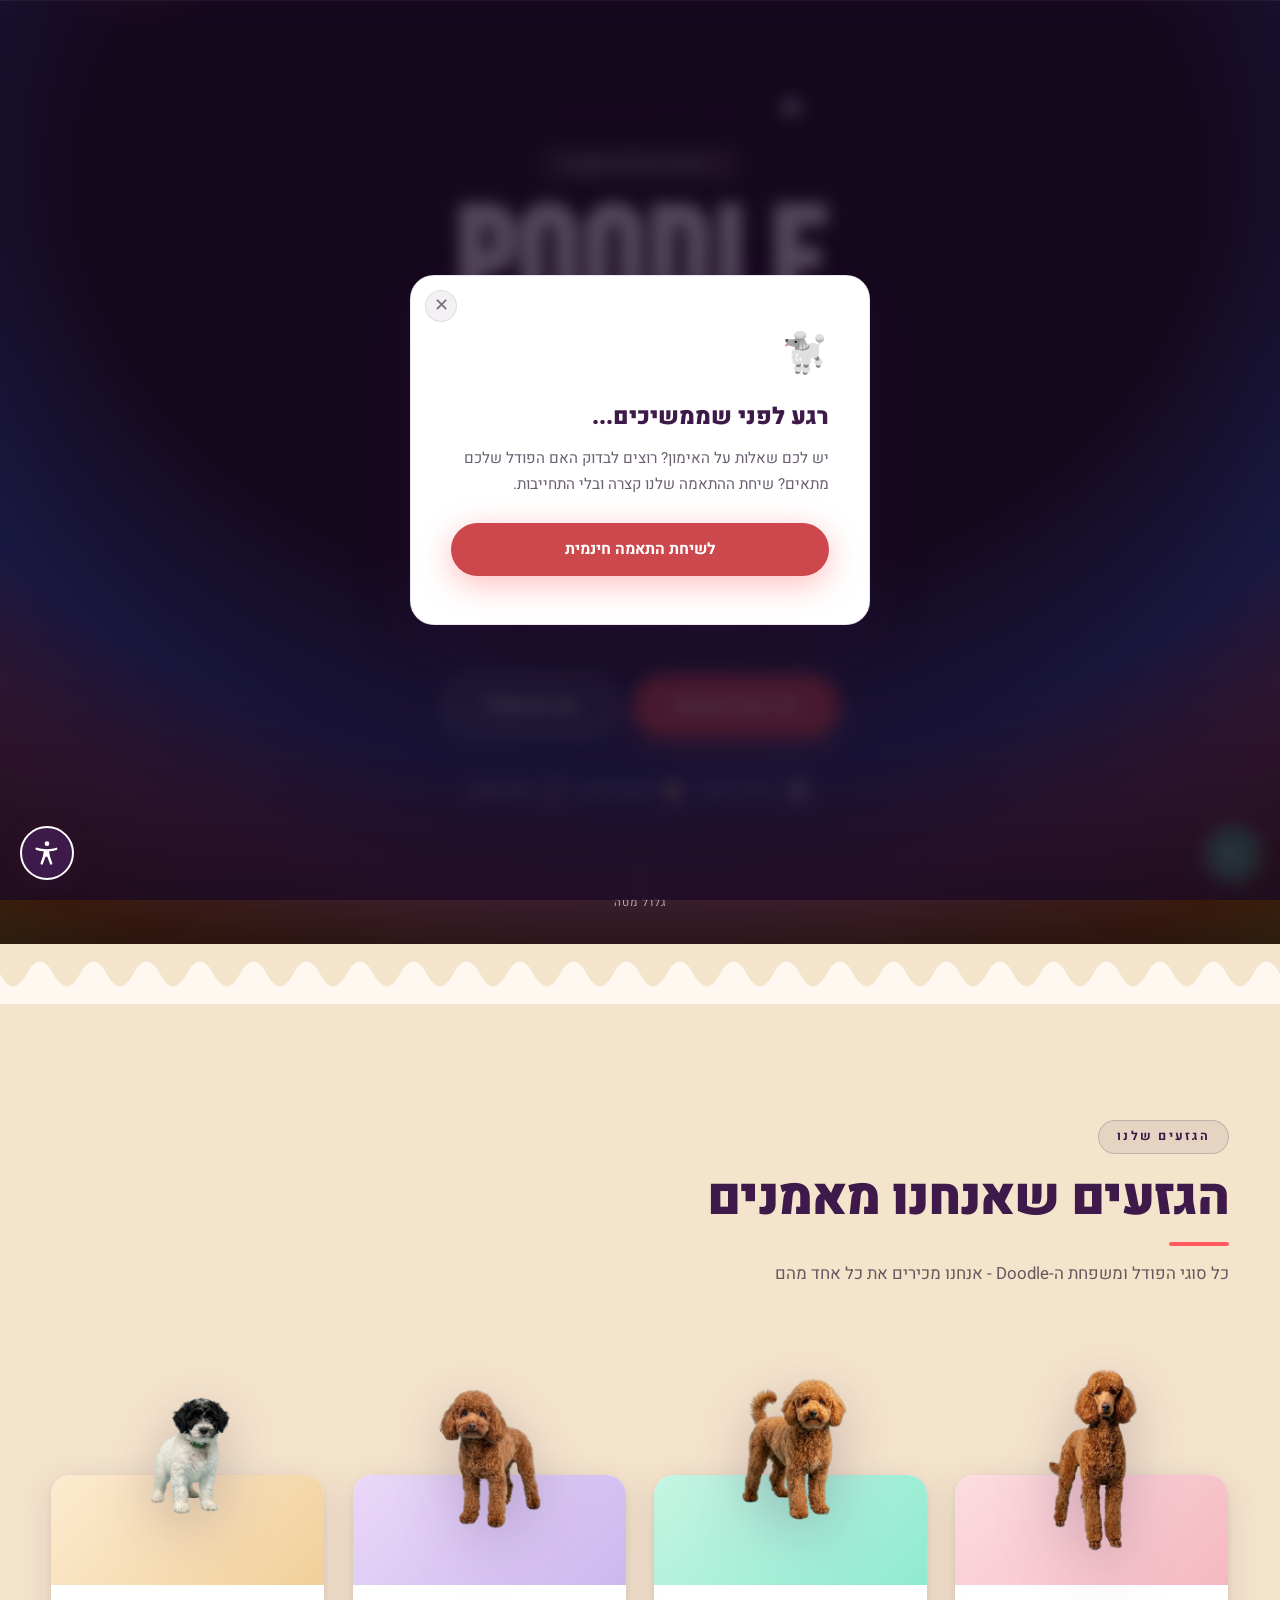
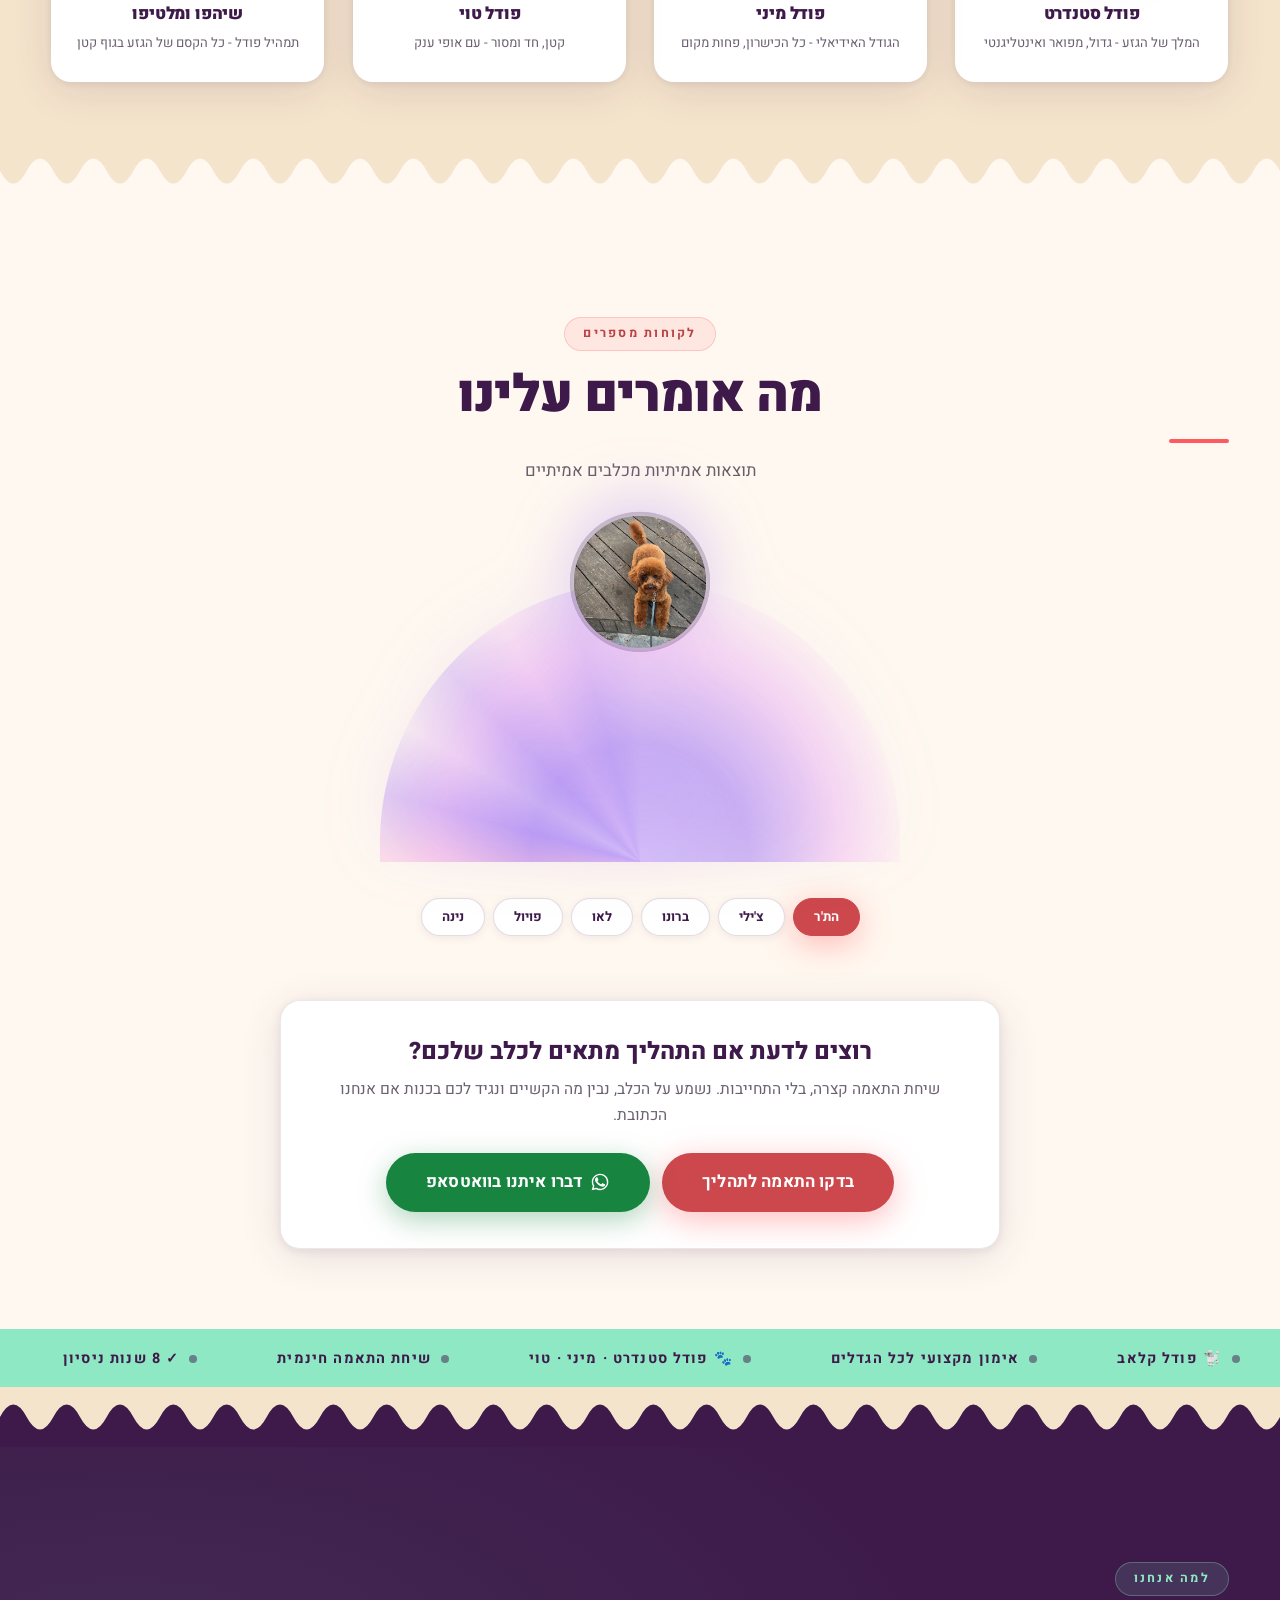
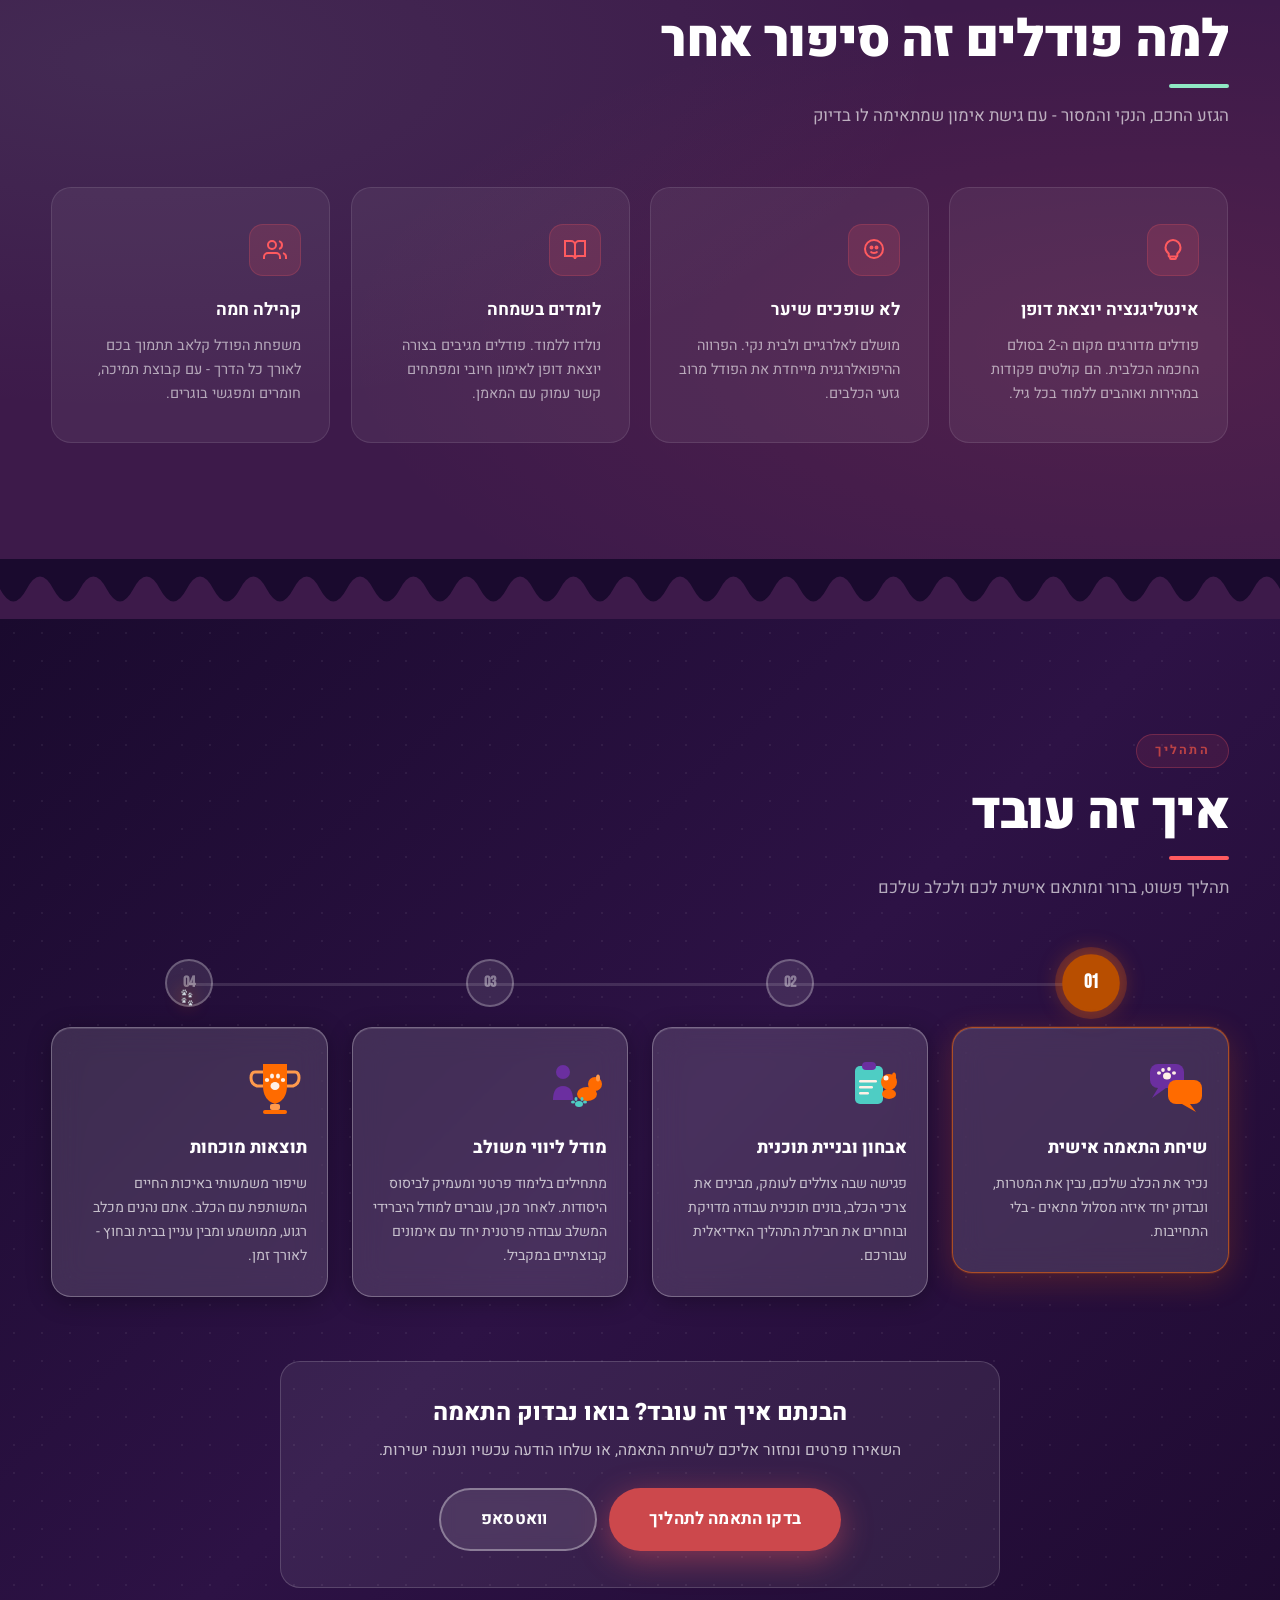
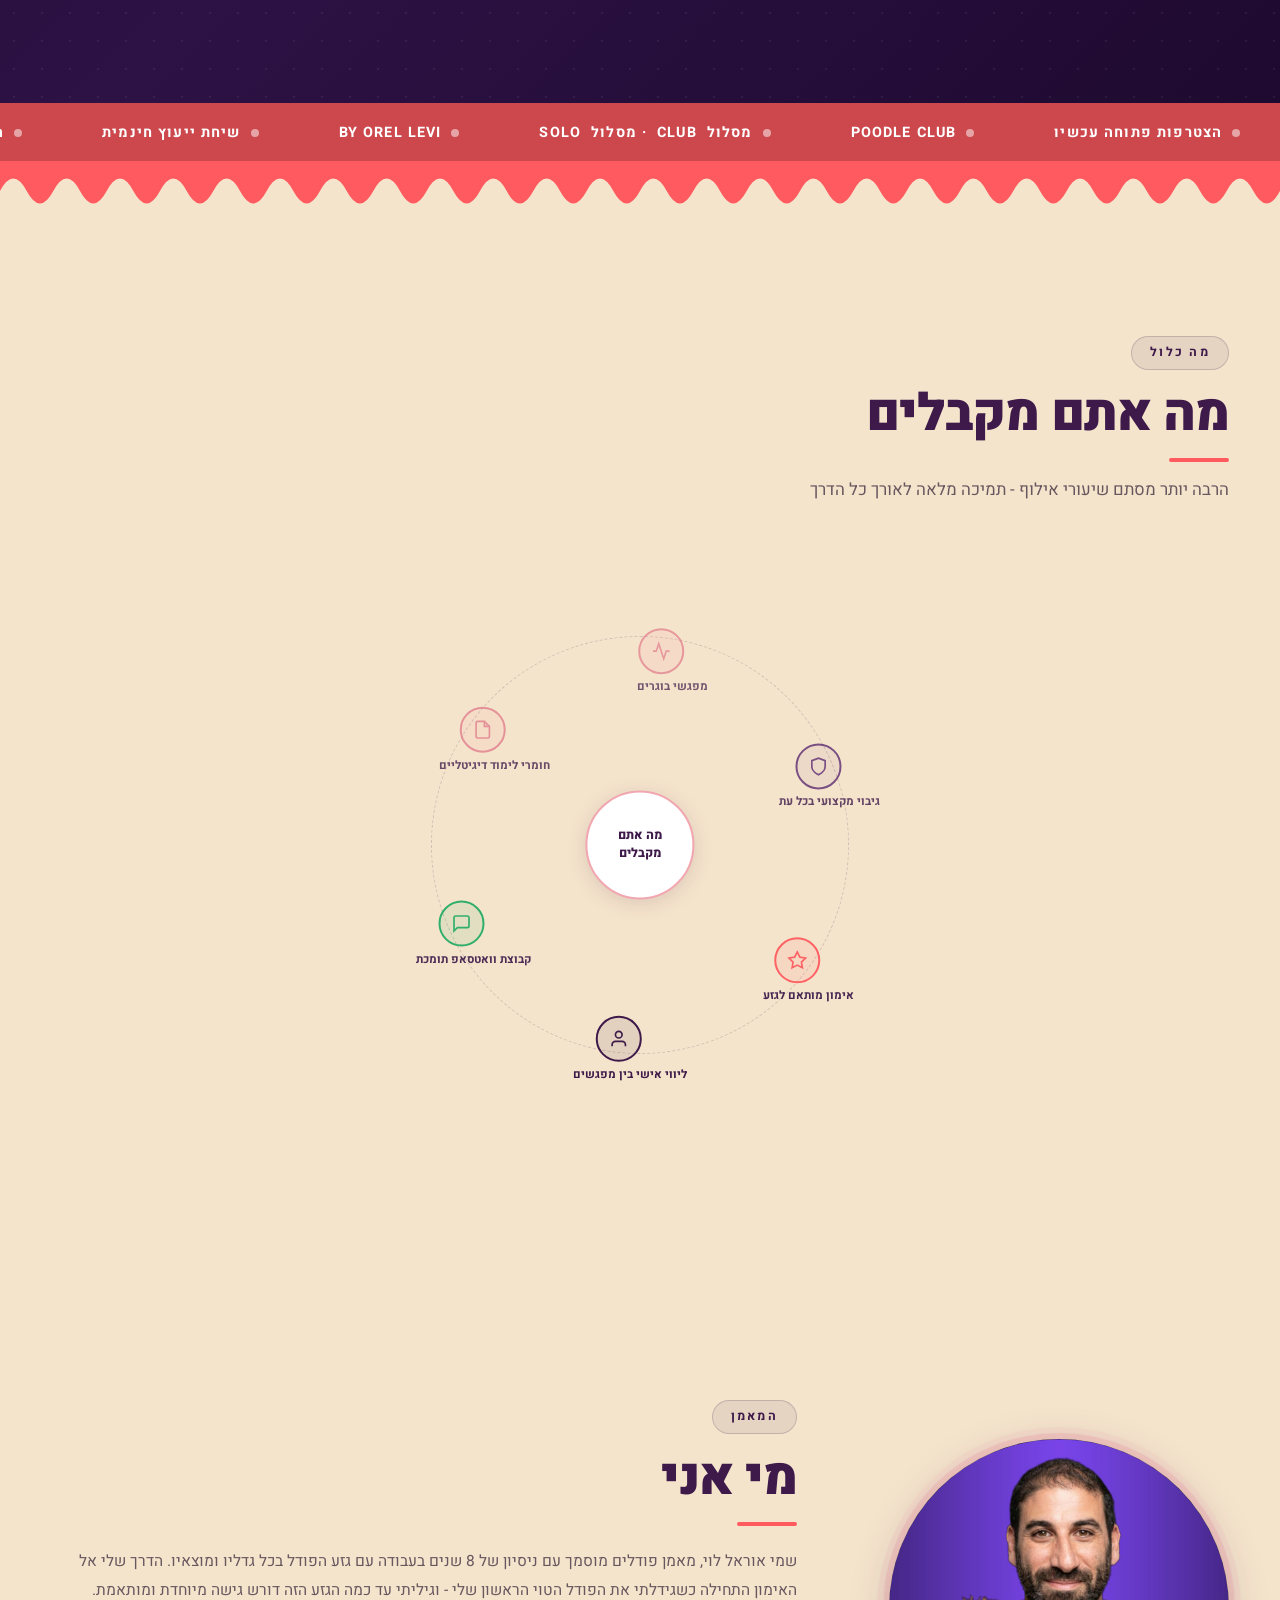
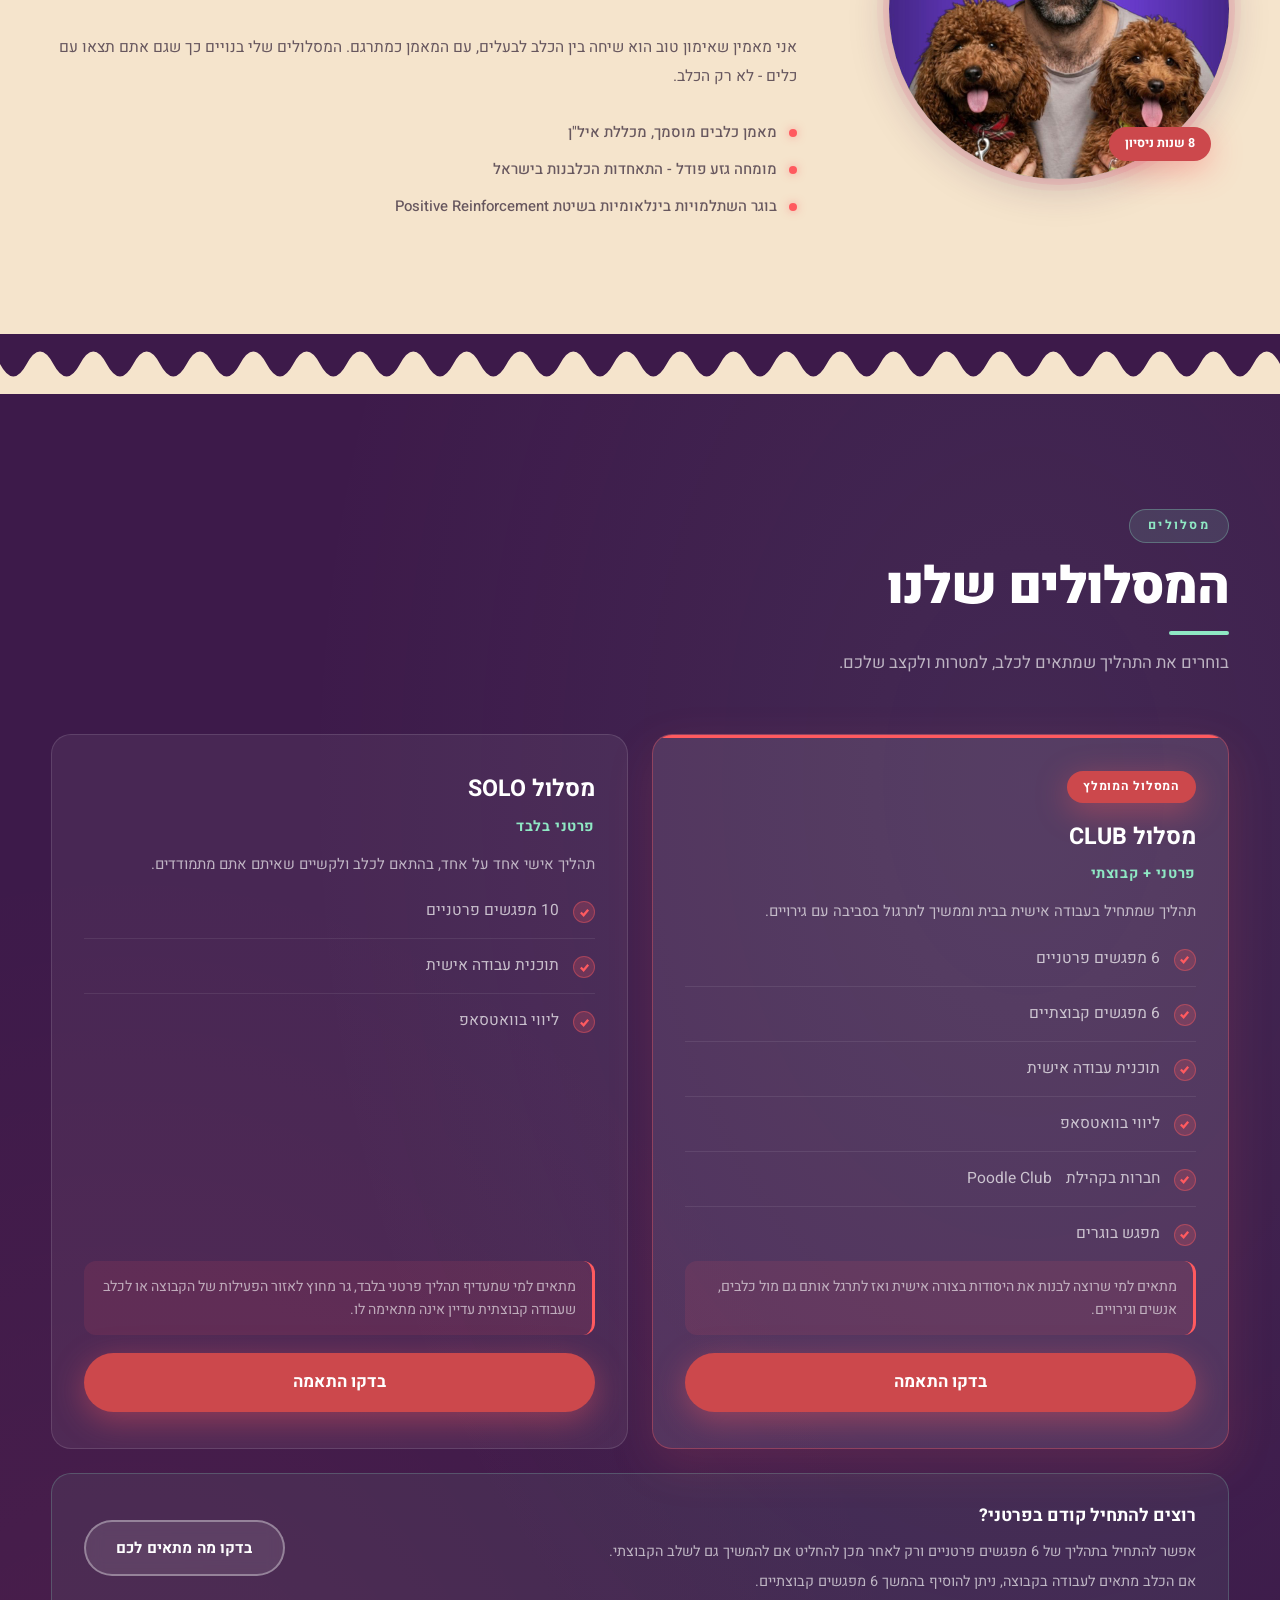
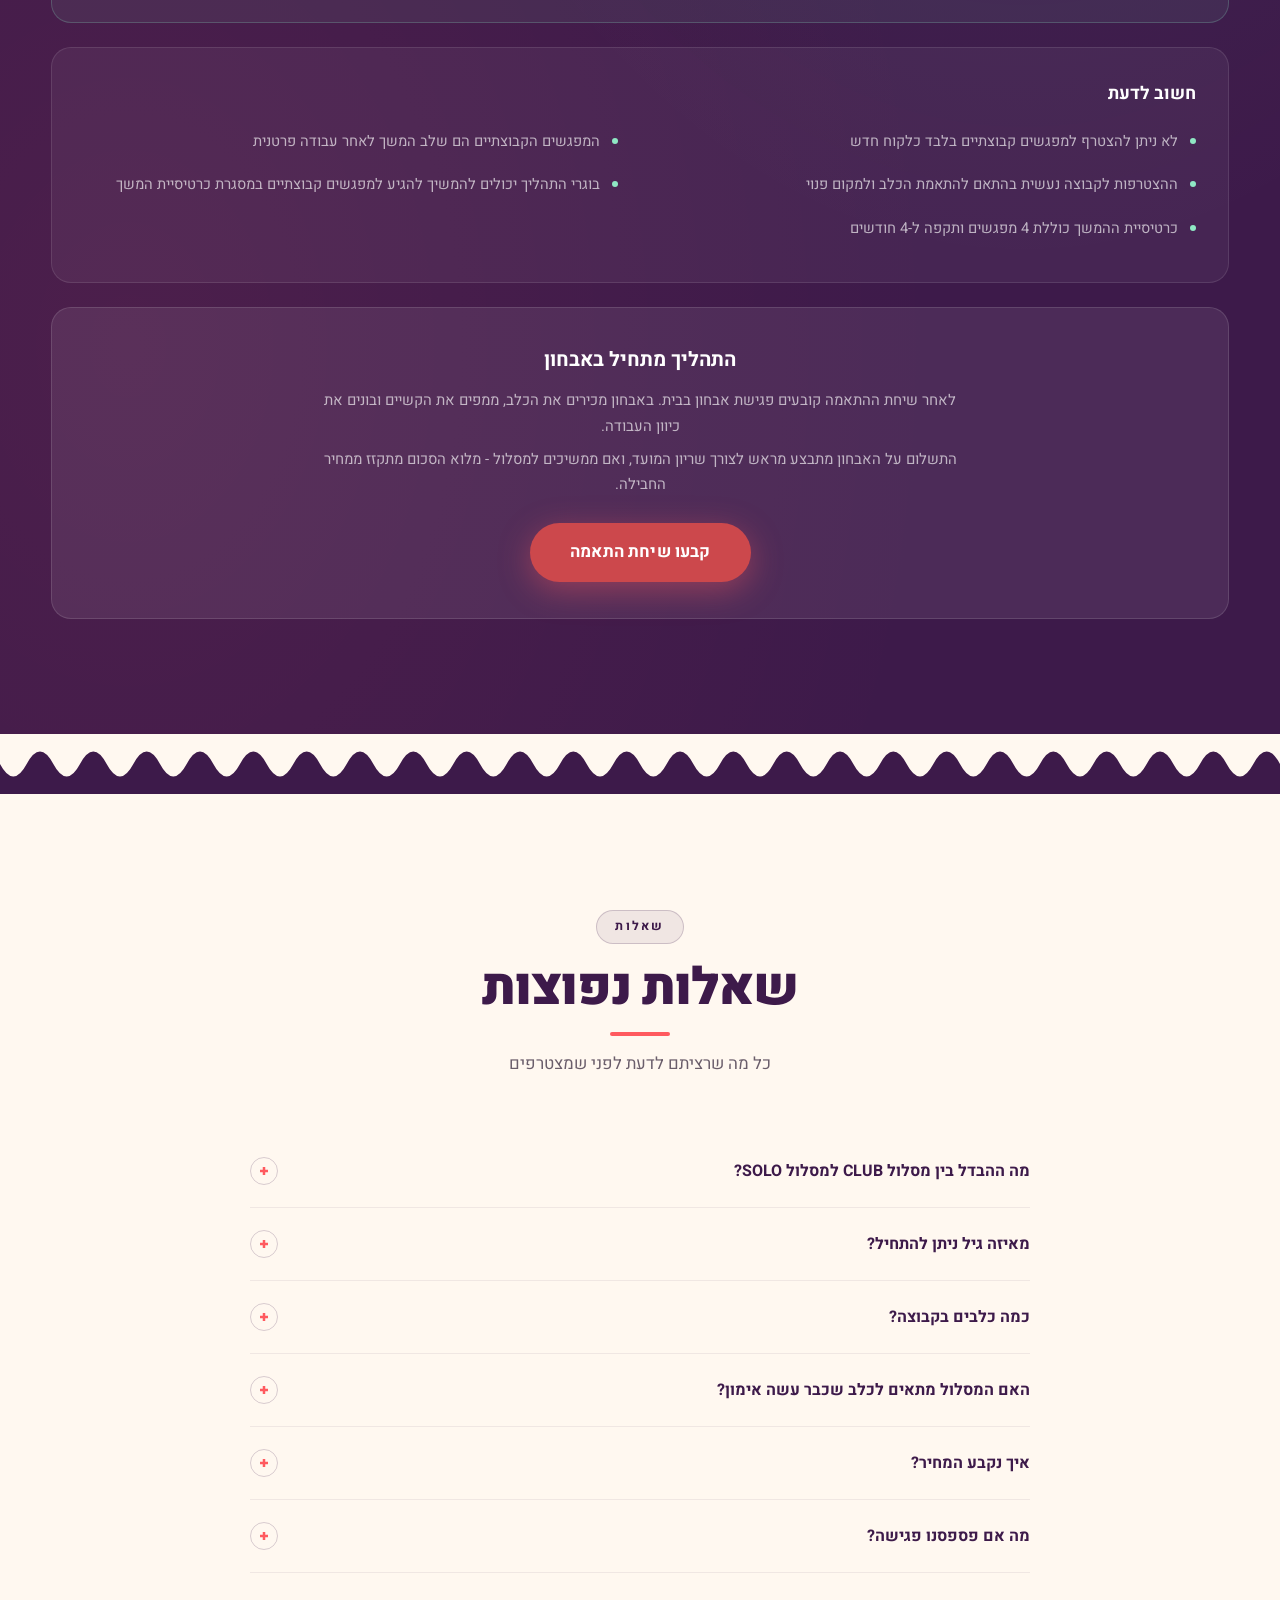
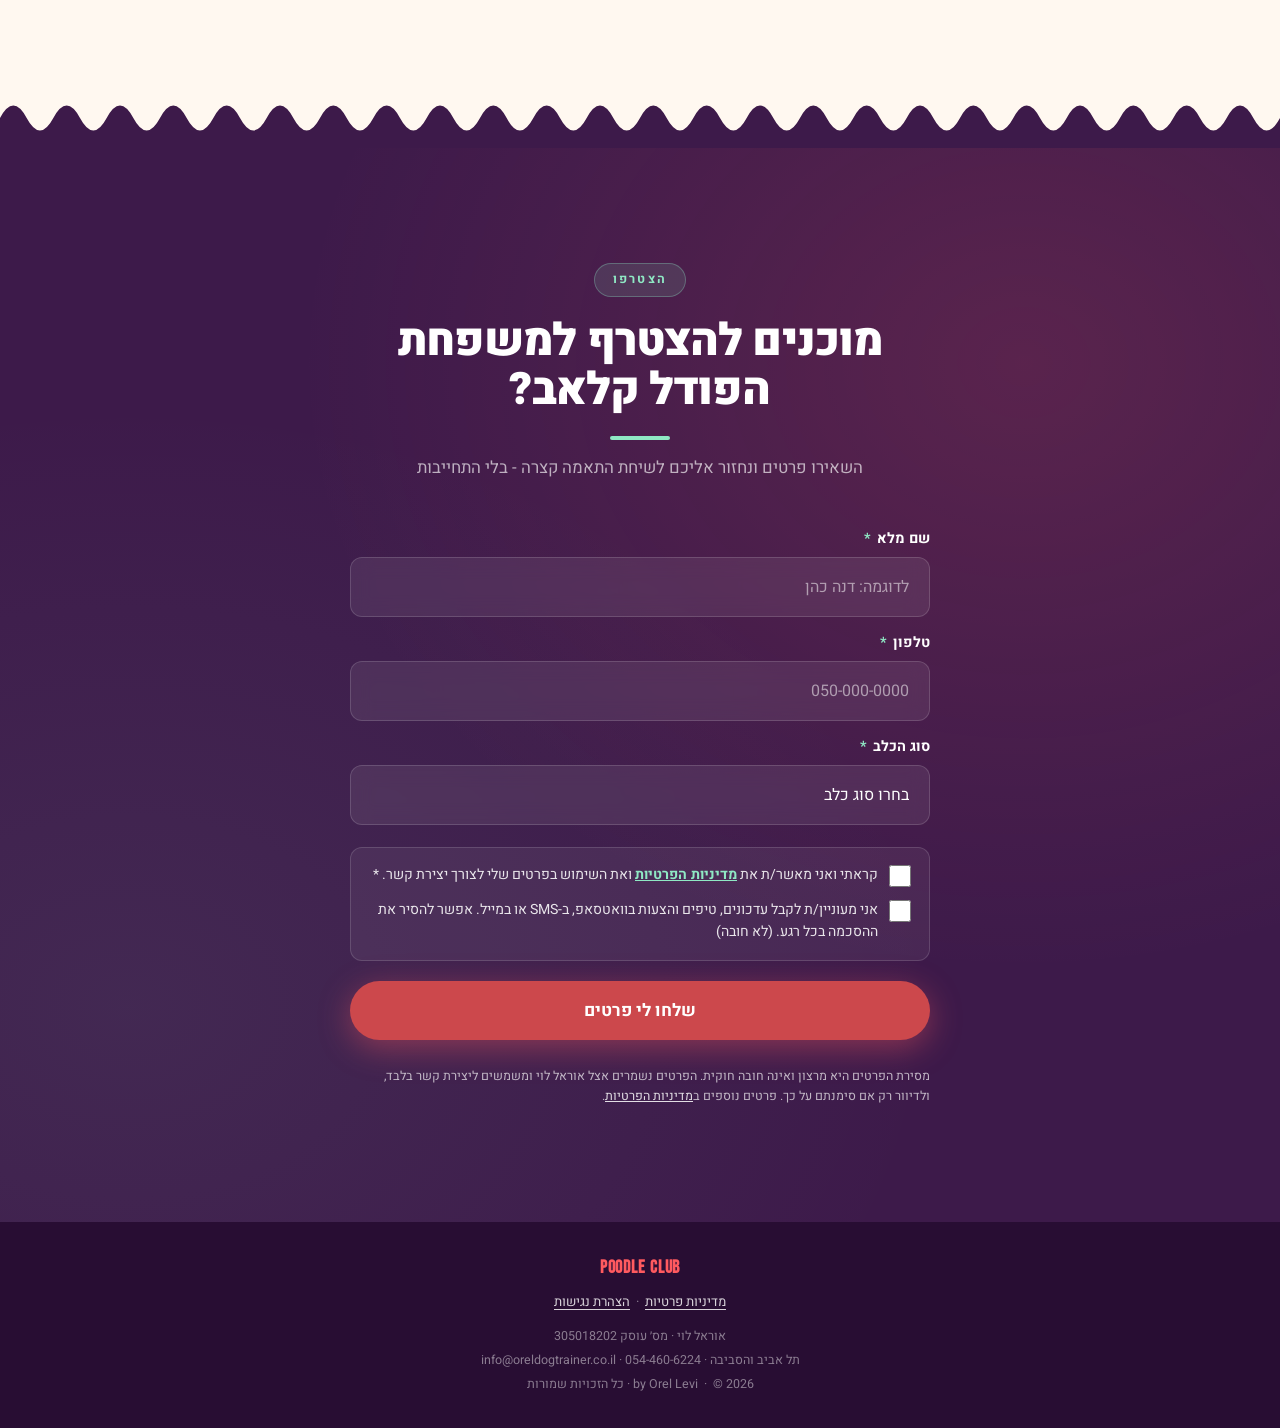
==== commit f7287398: "Restore lost CSS, add WhatsApp and mid-page CTAs Regression fix - The a11y extraction in 8edc3bf del" ====
--- a/index.html
+++ b/index.html
@@ -60,6 +60,164 @@
     button { cursor: pointer; border: none; background: none; font-family: var(--font); }
     section[id] { scroll-margin-top: 80px; }
 
+    .wave {
+      display: block;
+      width: 100%;
+      overflow: hidden;
+      line-height: 0;
+      margin: 0;
+      padding: 0;
+    }
+    .wave svg {
+      display: block;
+      width: 100%;
+      height: 60px;
+    }
+    @media (max-width: 768px) {
+      .wave svg { height: 36px; }
+    }
+
+    /* ─── Marquee Ticker ─────────────────────────────────────── */
+    .ticker {
+      overflow: hidden;
+      white-space: nowrap;
+      padding: 16px 0;
+    }
+    .ticker--mint  { background: var(--mint); }
+    .ticker--coral { background: var(--coral-btn); }
+    .ticker--rose  { background: var(--rose); }
+    .ticker-track {
+      display: inline-flex;
+      align-items: center;
+      gap: 0;
+      animation: tickerScroll 22s linear infinite;
+      will-change: transform;
+    }
+    .ticker-item {
+      display: inline-flex; align-items: center; gap: 10px;
+      padding: 0 40px;
+      font-size: .9rem; font-weight: 700;
+      letter-spacing: .08em; text-transform: uppercase;
+      color: var(--plum);
+      white-space: nowrap;
+    }
+    .ticker--coral .ticker-item { color: var(--white); }
+    .ticker-dot { width: 8px; height: 8px; border-radius: 50%; background: currentColor; opacity: 0.5; flex-shrink: 0; }
+    @keyframes tickerScroll {
+      from { transform: translateX(0); }
+      to   { transform: translateX(-50%); }
+    }
+
+    /* ─── Buttons ────────────────────────────────────────────── */
+    .btn {
+      display: inline-flex;
+      align-items: center; justify-content: center;
+      gap: 8px;
+      padding: 16px 40px;
+      border-radius: var(--r-pill);
+      font-size: 1.05rem; font-weight: 700;
+      font-family: var(--font);
+      transition: transform var(--t-spring), box-shadow var(--t), background var(--t-f);
+      will-change: transform;
+      border: none; cursor: pointer;
+      letter-spacing: 0.01em;
+    }
+    .btn-coral {
+      background: var(--coral-btn);
+      color: var(--white);
+      box-shadow: var(--sh-coral);
+    }
+    .btn-coral:hover {
+      background: #B23C40;
+      box-shadow: var(--sh-coral-lg);
+      transform: translateY(-3px) scale(1.02);
+    }
+    .btn-coral:active { transform: translateY(0) scale(1); }
+    .btn-out {
+      background: rgba(255,255,255,0.15);
+      color: var(--text-dark);
+      border: 2px solid rgba(26,10,36,0.2);
+    }
+    .btn-out:hover {
+      border-color: var(--coral-text);
+      color: var(--coral-text);
+      background: rgba(255,90,95,0.06);
+    }
+    .btn-out-white {
+      background: rgba(255,255,255,0.1);
+      color: var(--white);
+      border: 2px solid rgba(255,255,255,0.35);
+      backdrop-filter: blur(8px);
+    }
+    .btn-out-white:hover {
+      background: rgba(255,255,255,0.2);
+      border-color: rgba(255,255,255,0.7);
+    }
+
+    /* ─── Scroll Reveal ──────────────────────────────────────── */
+    .rv {
+      opacity: 0;
+      transform: translateY(40px) scale(0.97);
+      transition: opacity .7s cubic-bezier(.25,.46,.45,.94), transform .7s cubic-bezier(.25,.46,.45,.94);
+    }
+    .rv.on { opacity: 1; transform: none; }
+    .rv-left {
+      opacity: 0;
+      transform: translateX(40px);
+      transition: opacity .7s cubic-bezier(.25,.46,.45,.94), transform .7s cubic-bezier(.25,.46,.45,.94);
+    }
+    .rv-left.on { opacity: 1; transform: none; }
+    .rv-right {
+      opacity: 0;
+      transform: translateX(-40px);
+      transition: opacity .7s cubic-bezier(.25,.46,.45,.94), transform .7s cubic-bezier(.25,.46,.45,.94);
+    }
+    .rv-right.on { opacity: 1; transform: none; }
+
+    /* ─── Section Headings ───────────────────────────────────── */
+    .s-eyebrow {
+      display: inline-block;
+      font-size: .78rem; font-weight: 700;
+      letter-spacing: .18em; text-transform: uppercase;
+      padding: 6px 18px;
+      border-radius: var(--r-pill);
+      margin-bottom: 16px;
+      font-family: var(--font);
+    }
+    .s-eyebrow--coral { color: var(--coral-text); background: rgba(255,90,95,0.1); border: 1px solid rgba(255,90,95,0.25); }
+    .s-eyebrow--plum { color: var(--plum); background: rgba(61,26,74,0.08); border: 1px solid rgba(61,26,74,0.2); }
+    .s-eyebrow--white { color: var(--mint); background: rgba(143,232,196,0.12); border: 1px solid rgba(143,232,196,0.3); }
+
+    .s-title {
+      font-family: var(--font);
+      font-size: clamp(2rem, 4.5vw, 3.2rem);
+      font-weight: 900;
+      color: var(--plum);
+      line-height: 1.1;
+      letter-spacing: -0.02em;
+    }
+    .s-title--white { color: var(--white); }
+    .s-title--coral { color: var(--coral-text); }
+
+    .s-accent-line {
+      width: 60px; height: 4px;
+      background: var(--coral);
+      border-radius: 2px;
+      margin-top: 16px;
+    }
+    .s-accent-line--center { margin-left: auto; margin-right: auto; }
+    .s-accent-line--mint { background: var(--mint); }
+
+    .s-sub {
+      font-size: 1.05rem;
+      color: var(--text-mid);
+      font-weight: 400;
+      margin-top: 14px;
+      line-height: 1.72;
+    }
+    .s-sub--white { color: rgba(255,255,255,0.65); }
+    .s-head { margin-bottom: 56px; }
+
     /* Focus ring, skip link, sr-only and reduced-motion live in a11y.css.
        These sections sit on dark surfaces and need the light ring instead. */
     #hero a:focus-visible, #hero button:focus-visible,
@@ -71,6 +229,79 @@
     .popup a:focus-visible, .popup button:focus-visible,
     footer a:focus-visible {
       outline-color: var(--white);
+    }
+
+
+    /* ─── Conversion: WhatsApp FAB ───────────────────────────── */
+    /* RTL: inset-inline-start is the RIGHT edge visually. The accessibility
+       widget owns inset-inline-end (left), so these two never collide.
+       z-index stays under .popup (1000) so the modals still cover it. */
+    .wa-fab {
+      position: fixed; inset-inline-start: 20px; bottom: 20px; z-index: 900;
+      width: 54px; height: 54px; border-radius: 50%;
+      background: #17853F; color: var(--white);
+      display: flex; align-items: center; justify-content: center;
+      border: 2px solid var(--white);
+      box-shadow: 0 6px 24px rgba(23,133,63,.42);
+      transition: transform var(--t-spring), box-shadow var(--t);
+      animation: waPulse 3s ease-in-out infinite;
+    }
+    .wa-fab:hover { transform: scale(1.08); animation: none; box-shadow: 0 10px 34px rgba(23,133,63,.55); }
+    .wa-fab svg { width: 30px; height: 30px; }
+    @keyframes waPulse {
+      0%, 100% { box-shadow: 0 6px 24px rgba(23,133,63,.42); }
+      50%      { box-shadow: 0 6px 30px rgba(23,133,63,.55), 0 0 0 10px rgba(23,133,63,.09); }
+    }
+
+    /* ─── Conversion: mid-page CTA rows ──────────────────────── */
+    .cta-row {
+      max-width: 720px; margin: 64px auto 0;
+      padding: 36px 32px; border-radius: var(--r);
+      text-align: center;
+      background: var(--white);
+      border: 1.5px solid rgba(61,26,74,.1);
+      box-shadow: var(--sh-card);
+    }
+    .cta-row h3 { font-size: 1.5rem; font-weight: 800; color: var(--plum); line-height: 1.25; margin-bottom: 10px; }
+    .cta-row p  { font-size: .97rem; color: var(--text-mid); line-height: 1.7; margin-bottom: 24px; }
+    .cta-btns { display: flex; gap: 12px; justify-content: center; flex-wrap: wrap; }
+    .cta-row--dark {
+      background: rgba(255,255,255,.07);
+      border: 1.5px solid rgba(255,255,255,.16);
+      box-shadow: none;
+    }
+    .cta-row--dark h3 { color: var(--white); }
+    .cta-row--dark p  { color: rgba(255,255,255,.72); }
+    .btn-wa { background: #17853F; color: var(--white); box-shadow: 0 8px 28px rgba(23,133,63,.34); }
+    .btn-wa:hover { background: #106A31; box-shadow: 0 12px 36px rgba(23,133,63,.44); transform: translateY(-3px); }
+    .btn-wa svg { width: 20px; height: 20px; }
+
+    /* ─── Conversion: mobile sticky bar ──────────────────────── */
+    .mob-bar { display: none; }
+    @media (max-width: 768px) {
+      .mob-bar {
+        display: flex; gap: 10px;
+        position: fixed; inset-inline: 0; bottom: 0; z-index: 900;
+        padding: 10px 14px calc(10px + env(safe-area-inset-bottom));
+        background: rgba(40,13,51,.94);
+        backdrop-filter: blur(10px); -webkit-backdrop-filter: blur(10px);
+        border-top: 1px solid rgba(255,255,255,.14);
+        transform: translateY(110%);
+        transition: transform var(--t);
+      }
+      .mob-bar.on { transform: none; }
+      .mob-bar a {
+        flex: 1; display: flex; align-items: center; justify-content: center; gap: 7px;
+        padding: 14px 10px; border-radius: var(--r-pill);
+        font-size: .95rem; font-weight: 700; color: var(--white);
+      }
+      .mob-bar .mb-lead { background: var(--coral-btn); box-shadow: var(--sh-coral); }
+      .mob-bar .mb-wa   { background: #17853F; }
+      .mob-bar svg { width: 19px; height: 19px; }
+      /* keep the accessibility button clear of the bar while it is up */
+      body.has-mob-bar #a11y-btn   { bottom: 86px; }
+      body.has-mob-bar #a11y-panel { bottom: 150px; }
+      body.has-mob-bar .wa-fab     { display: none; }  /* the bar already carries WhatsApp */
     }
 
     /* ─── Sticky Nav ─────────────────────────────────────────── */
@@ -1106,6 +1337,15 @@
     </div>
     <div class="tmt-pills" id="tmt-pills" role="group" aria-label="בחירת המלצה"></div>
     <div id="tmt-sr" class="sr-only" aria-live="polite"></div>
+
+    <div class="cta-row rv">
+      <h3>רוצים לדעת אם התהליך מתאים לכלב שלכם?</h3>
+      <p>שיחת התאמה קצרה, בלי התחייבות. נשמע על הכלב, נבין מה הקשיים ונגיד לכם בכנות אם אנחנו הכתובת.</p>
+      <div class="cta-btns">
+        <a href="#contact" class="btn btn-coral">בדקו התאמה לתהליך</a>
+        <a href="https://wa.me/972544606224?text=%D7%94%D7%99%D7%99%2C%20%D7%94%D7%92%D7%A2%D7%AA%D7%99%20%D7%9E%D7%94%D7%90%D7%AA%D7%A8%20%D7%A9%D7%9C%20%D7%A4%D7%95%D7%93%D7%9C%20%D7%A7%D7%9C%D7%90%D7%91.%20%D7%90%D7%A9%D7%9E%D7%97%20%D7%9C%D7%91%D7%93%D7%95%D7%A7%20%D7%94%D7%AA%D7%90%D7%9E%D7%94%20%D7%9C%D7%AA%D7%94%D7%9C%D7%99%D7%9A%20%D7%90%D7%99%D7%9C%D7%95%D7%A3" target="_blank" rel="noopener" class="btn btn-wa"><svg viewBox="0 0 24 24" fill="currentColor" aria-hidden="true" focusable="false"><path d="M17.47 14.38c-.3-.15-1.76-.87-2.03-.97-.27-.1-.47-.15-.67.15-.2.29-.77.96-.94 1.16-.17.2-.35.22-.64.07-.3-.15-1.25-.46-2.39-1.47-.88-.79-1.48-1.76-1.65-2.06-.17-.3-.02-.46.13-.6.13-.14.3-.35.44-.52.15-.18.2-.3.3-.5.1-.2.05-.37-.02-.52-.08-.15-.67-1.62-.92-2.22-.24-.58-.49-.5-.67-.51h-.57c-.2 0-.52.07-.79.37-.27.3-1.04 1.02-1.04 2.48s1.06 2.88 1.21 3.08c.15.2 2.1 3.2 5.08 4.49.71.3 1.26.49 1.69.63.71.22 1.36.19 1.87.12.57-.09 1.76-.72 2.01-1.41.25-.7.25-1.29.17-1.41-.07-.12-.27-.2-.57-.34z"/><path d="M12.04 2C6.58 2 2.13 6.45 2.13 11.91c0 1.75.46 3.45 1.32 4.95L2 22l5.25-1.38a9.87 9.87 0 004.79 1.22h.01c5.46 0 9.91-4.45 9.91-9.91 0-2.65-1.03-5.14-2.9-7.01A9.82 9.82 0 0012.04 2zm0 18.13h-.01a8.2 8.2 0 01-4.18-1.15l-.3-.18-3.11.82.83-3.04-.2-.31a8.19 8.19 0 01-1.26-4.36c0-4.54 3.7-8.24 8.24-8.24 2.2 0 4.27.86 5.82 2.42a8.18 8.18 0 012.41 5.83c0 4.54-3.7 8.23-8.24 8.23z"/></svg> דברו איתנו בוואטסאפ</a>
+      </div>
+    </div>
   </div>
 </section>
 
@@ -1284,6 +1524,15 @@
         </div>
       </div><!-- /.htl-grid -->
     </div><!-- /.how-tl -->
+
+    <div class="cta-row cta-row--dark rv">
+      <h3>הבנתם איך זה עובד? בואו נבדוק התאמה</h3>
+      <p>השאירו פרטים ונחזור אליכם לשיחת התאמה, או שלחו הודעה עכשיו ונענה ישירות.</p>
+      <div class="cta-btns">
+        <a href="#contact" class="btn btn-coral">בדקו התאמה לתהליך</a>
+        <a href="https://wa.me/972544606224?text=%D7%94%D7%99%D7%99%2C%20%D7%94%D7%92%D7%A2%D7%AA%D7%99%20%D7%9E%D7%94%D7%90%D7%AA%D7%A8%20%D7%A9%D7%9C%20%D7%A4%D7%95%D7%93%D7%9C%20%D7%A7%D7%9C%D7%90%D7%91.%20%D7%90%D7%A9%D7%9E%D7%97%20%D7%9C%D7%91%D7%93%D7%95%D7%A7%20%D7%94%D7%AA%D7%90%D7%9E%D7%94%20%D7%9C%D7%AA%D7%94%D7%9C%D7%99%D7%9A%20%D7%90%D7%99%D7%9C%D7%95%D7%A3" target="_blank" rel="noopener" class="btn btn-out-white"><svg viewBox="0 0 24 24" fill="currentColor" aria-hidden="true" focusable="false"><path d="M17.47 14.38c-.3-.15-1.76-.87-2.03-.97-.27-.1-.47-.15-.67.15-.2.29-.77.96-.94 1.16-.17.2-.35.22-.64.07-.3-.15-1.25-.46-2.39-1.47-.88-.79-1.48-1.76-1.65-2.06-.17-.3-.02-.46.13-.6.13-.14.3-.35.44-.52.15-.18.2-.3.3-.5.1-.2.05-.37-.02-.52-.08-.15-.67-1.62-.92-2.22-.24-.58-.49-.5-.67-.51h-.57c-.2 0-.52.07-.79.37-.27.3-1.04 1.02-1.04 2.48s1.06 2.88 1.21 3.08c.15.2 2.1 3.2 5.08 4.49.71.3 1.26.49 1.69.63.71.22 1.36.19 1.87.12.57-.09 1.76-.72 2.01-1.41.25-.7.25-1.29.17-1.41-.07-.12-.27-.2-.57-.34z"/><path d="M12.04 2C6.58 2 2.13 6.45 2.13 11.91c0 1.75.46 3.45 1.32 4.95L2 22l5.25-1.38a9.87 9.87 0 004.79 1.22h.01c5.46 0 9.91-4.45 9.91-9.91 0-2.65-1.03-5.14-2.9-7.01A9.82 9.82 0 0012.04 2zm0 18.13h-.01a8.2 8.2 0 01-4.18-1.15l-.3-.18-3.11.82.83-3.04-.2-.31a8.19 8.19 0 01-1.26-4.36c0-4.54 3.7-8.24 8.24-8.24 2.2 0 4.27.86 5.82 2.42a8.18 8.18 0 012.41 5.83c0 4.54-3.7 8.23-8.24 8.23z"/></svg> וואטסאפ</a>
+      </div>
+    </div>
   </div>
 </section>
 
@@ -1671,6 +1920,16 @@
 </section>
 </main>
 
+<!-- ─── Floating WhatsApp ─────────────────────────────────────────────── -->
+<a class="wa-fab" href="https://wa.me/972544606224?text=%D7%94%D7%99%D7%99%2C%20%D7%94%D7%92%D7%A2%D7%AA%D7%99%20%D7%9E%D7%94%D7%90%D7%AA%D7%A8%20%D7%A9%D7%9C%20%D7%A4%D7%95%D7%93%D7%9C%20%D7%A7%D7%9C%D7%90%D7%91.%20%D7%90%D7%A9%D7%9E%D7%97%20%D7%9C%D7%91%D7%93%D7%95%D7%A7%20%D7%94%D7%AA%D7%90%D7%9E%D7%94%20%D7%9C%D7%AA%D7%94%D7%9C%D7%99%D7%9A%20%D7%90%D7%99%D7%9C%D7%95%D7%A3" target="_blank" rel="noopener"
+   aria-label="פתיחת שיחת וואטסאפ עם אוראל לוי"><svg viewBox="0 0 24 24" fill="currentColor" aria-hidden="true" focusable="false"><path d="M17.47 14.38c-.3-.15-1.76-.87-2.03-.97-.27-.1-.47-.15-.67.15-.2.29-.77.96-.94 1.16-.17.2-.35.22-.64.07-.3-.15-1.25-.46-2.39-1.47-.88-.79-1.48-1.76-1.65-2.06-.17-.3-.02-.46.13-.6.13-.14.3-.35.44-.52.15-.18.2-.3.3-.5.1-.2.05-.37-.02-.52-.08-.15-.67-1.62-.92-2.22-.24-.58-.49-.5-.67-.51h-.57c-.2 0-.52.07-.79.37-.27.3-1.04 1.02-1.04 2.48s1.06 2.88 1.21 3.08c.15.2 2.1 3.2 5.08 4.49.71.3 1.26.49 1.69.63.71.22 1.36.19 1.87.12.57-.09 1.76-.72 2.01-1.41.25-.7.25-1.29.17-1.41-.07-.12-.27-.2-.57-.34z"/><path d="M12.04 2C6.58 2 2.13 6.45 2.13 11.91c0 1.75.46 3.45 1.32 4.95L2 22l5.25-1.38a9.87 9.87 0 004.79 1.22h.01c5.46 0 9.91-4.45 9.91-9.91 0-2.65-1.03-5.14-2.9-7.01A9.82 9.82 0 0012.04 2zm0 18.13h-.01a8.2 8.2 0 01-4.18-1.15l-.3-.18-3.11.82.83-3.04-.2-.31a8.19 8.19 0 01-1.26-4.36c0-4.54 3.7-8.24 8.24-8.24 2.2 0 4.27.86 5.82 2.42a8.18 8.18 0 012.41 5.83c0 4.54-3.7 8.23-8.24 8.23z"/></svg></a>
+
+<!-- ─── Mobile sticky CTA bar ─────────────────────────────────────────── -->
+<nav class="mob-bar" id="mob-bar" aria-label="פעולות מהירות">
+  <a href="#contact" class="mb-lead">בדקו התאמה</a>
+  <a href="https://wa.me/972544606224?text=%D7%94%D7%99%D7%99%2C%20%D7%94%D7%92%D7%A2%D7%AA%D7%99%20%D7%9E%D7%94%D7%90%D7%AA%D7%A8%20%D7%A9%D7%9C%20%D7%A4%D7%95%D7%93%D7%9C%20%D7%A7%D7%9C%D7%90%D7%91.%20%D7%90%D7%A9%D7%9E%D7%97%20%D7%9C%D7%91%D7%93%D7%95%D7%A7%20%D7%94%D7%AA%D7%90%D7%9E%D7%94%20%D7%9C%D7%AA%D7%94%D7%9C%D7%99%D7%9A%20%D7%90%D7%99%D7%9C%D7%95%D7%A3" target="_blank" rel="noopener" class="mb-wa"><svg viewBox="0 0 24 24" fill="currentColor" aria-hidden="true" focusable="false"><path d="M17.47 14.38c-.3-.15-1.76-.87-2.03-.97-.27-.1-.47-.15-.67.15-.2.29-.77.96-.94 1.16-.17.2-.35.22-.64.07-.3-.15-1.25-.46-2.39-1.47-.88-.79-1.48-1.76-1.65-2.06-.17-.3-.02-.46.13-.6.13-.14.3-.35.44-.52.15-.18.2-.3.3-.5.1-.2.05-.37-.02-.52-.08-.15-.67-1.62-.92-2.22-.24-.58-.49-.5-.67-.51h-.57c-.2 0-.52.07-.79.37-.27.3-1.04 1.02-1.04 2.48s1.06 2.88 1.21 3.08c.15.2 2.1 3.2 5.08 4.49.71.3 1.26.49 1.69.63.71.22 1.36.19 1.87.12.57-.09 1.76-.72 2.01-1.41.25-.7.25-1.29.17-1.41-.07-.12-.27-.2-.57-.34z"/><path d="M12.04 2C6.58 2 2.13 6.45 2.13 11.91c0 1.75.46 3.45 1.32 4.95L2 22l5.25-1.38a9.87 9.87 0 004.79 1.22h.01c5.46 0 9.91-4.45 9.91-9.91 0-2.65-1.03-5.14-2.9-7.01A9.82 9.82 0 0012.04 2zm0 18.13h-.01a8.2 8.2 0 01-4.18-1.15l-.3-.18-3.11.82.83-3.04-.2-.31a8.19 8.19 0 01-1.26-4.36c0-4.54 3.7-8.24 8.24-8.24 2.2 0 4.27.86 5.82 2.42a8.18 8.18 0 012.41 5.83c0 4.54-3.7 8.23-8.24 8.23z"/></svg> וואטסאפ</a>
+</nav>
+
 <!-- ─── Popup: Engagement ─────────────────────────────────────────────── -->
 <div id="popup-eng" class="popup" role="dialog" aria-modal="true" aria-labelledby="pe-title">
   <div class="p-ov"></div>
@@ -1713,8 +1972,20 @@
 <script>
   // ─── Sticky Nav ──────────────────────────────────────────────────────
   const nav = document.getElementById('nav');
-  new IntersectionObserver(([e]) => nav.classList.toggle('on', !e.isIntersecting), { threshold: 0.05 })
-    .observe(document.getElementById('hero'));
+  const mobBar = document.getElementById('mob-bar');
+  let pastHero = false, atContact = false;
+  const syncBar = () => {
+    const show = pastHero && !atContact;
+    mobBar.classList.toggle('on', show);
+    document.body.classList.toggle('has-mob-bar', show);
+  };
+  new IntersectionObserver(([e]) => {
+    nav.classList.toggle('on', !e.isIntersecting);
+    pastHero = !e.isIntersecting; syncBar();
+  }, { threshold: 0.05 }).observe(document.getElementById('hero'));
+  // no point pushing "leave your details" over an already-open form
+  new IntersectionObserver(([e]) => { atContact = e.isIntersecting; syncBar(); }, { threshold: 0.12 })
+    .observe(document.getElementById('contact'));
 
   // ─── Scroll Reveal ───────────────────────────────────────────────────
   // ?reveal=all → instant reveal (for screenshot tools)
@@ -2161,6 +2432,7 @@
   document.addEventListener('pc:motion', function(e){ if (e.detail.off) pauseAuto(); else resumeAuto(); });
 })();
 </script>
+
 <script src="a11y.js" defer></script>
 </body>
 </html>
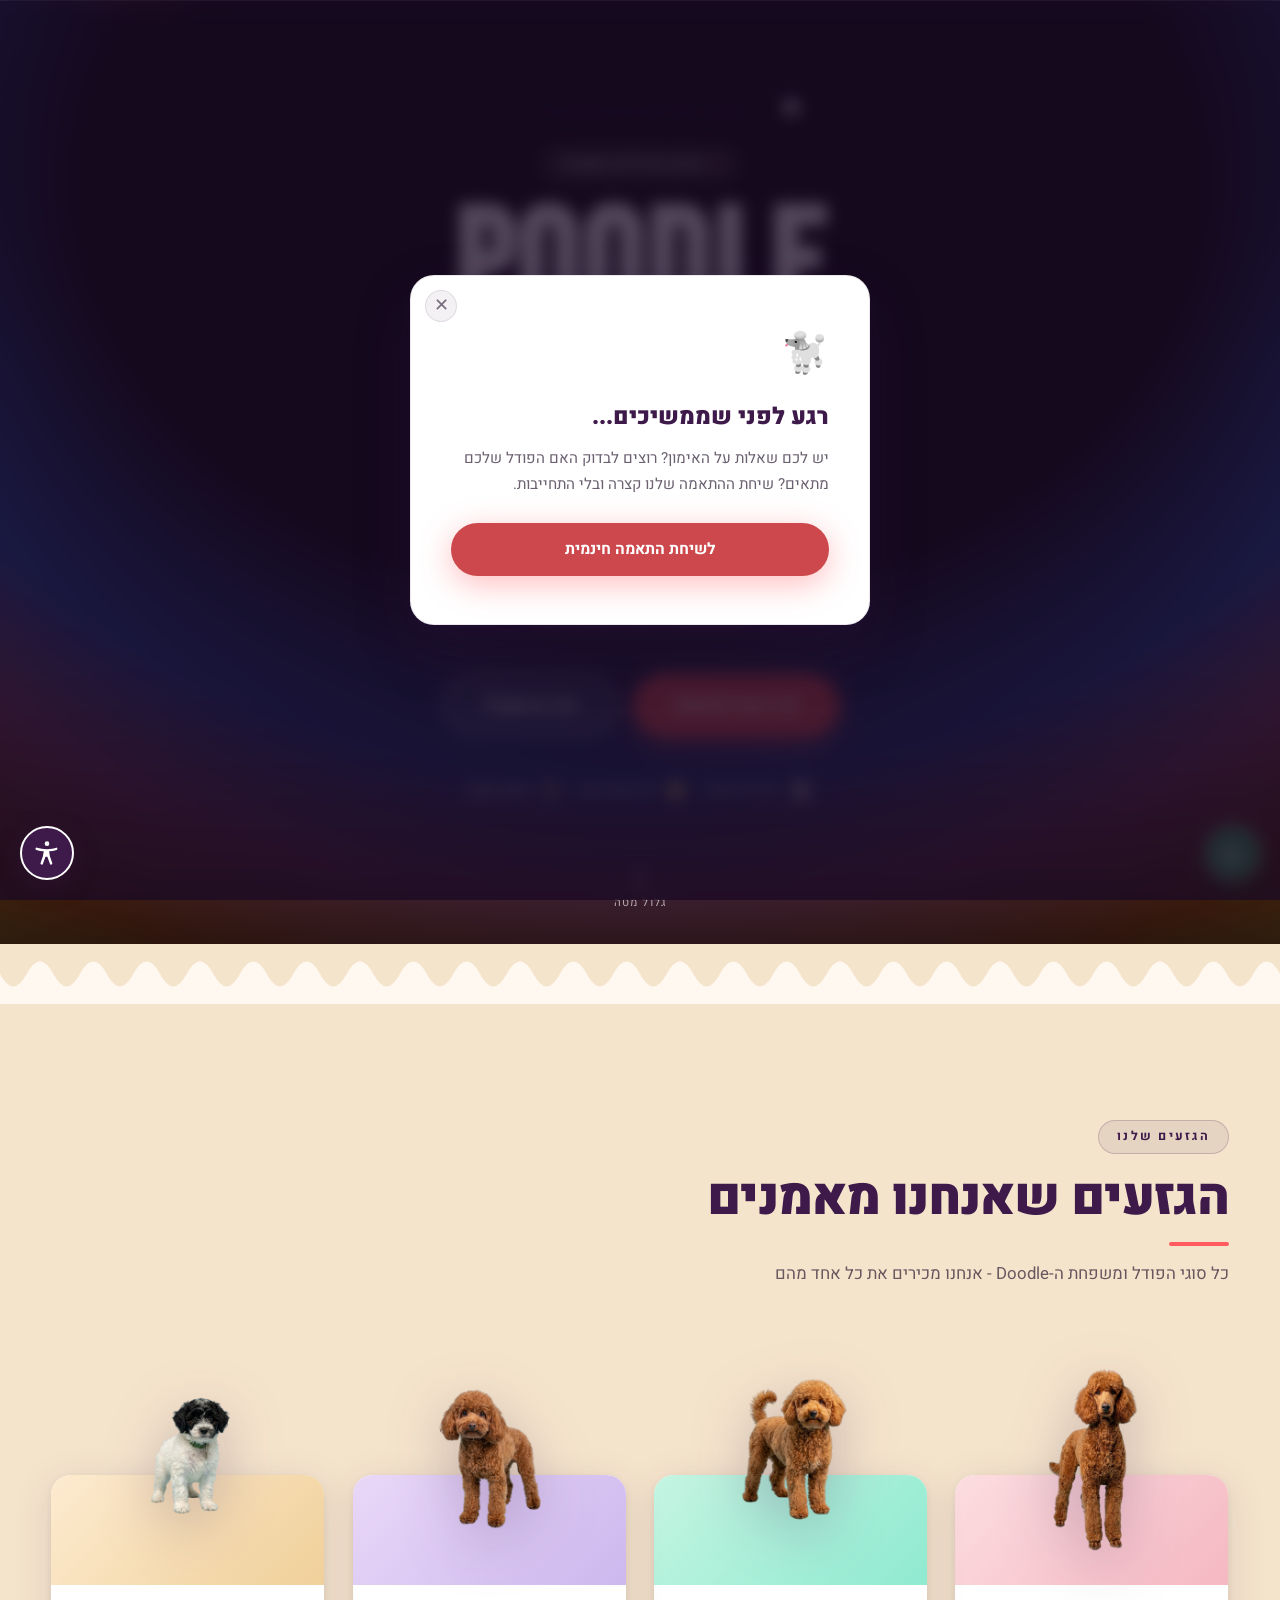
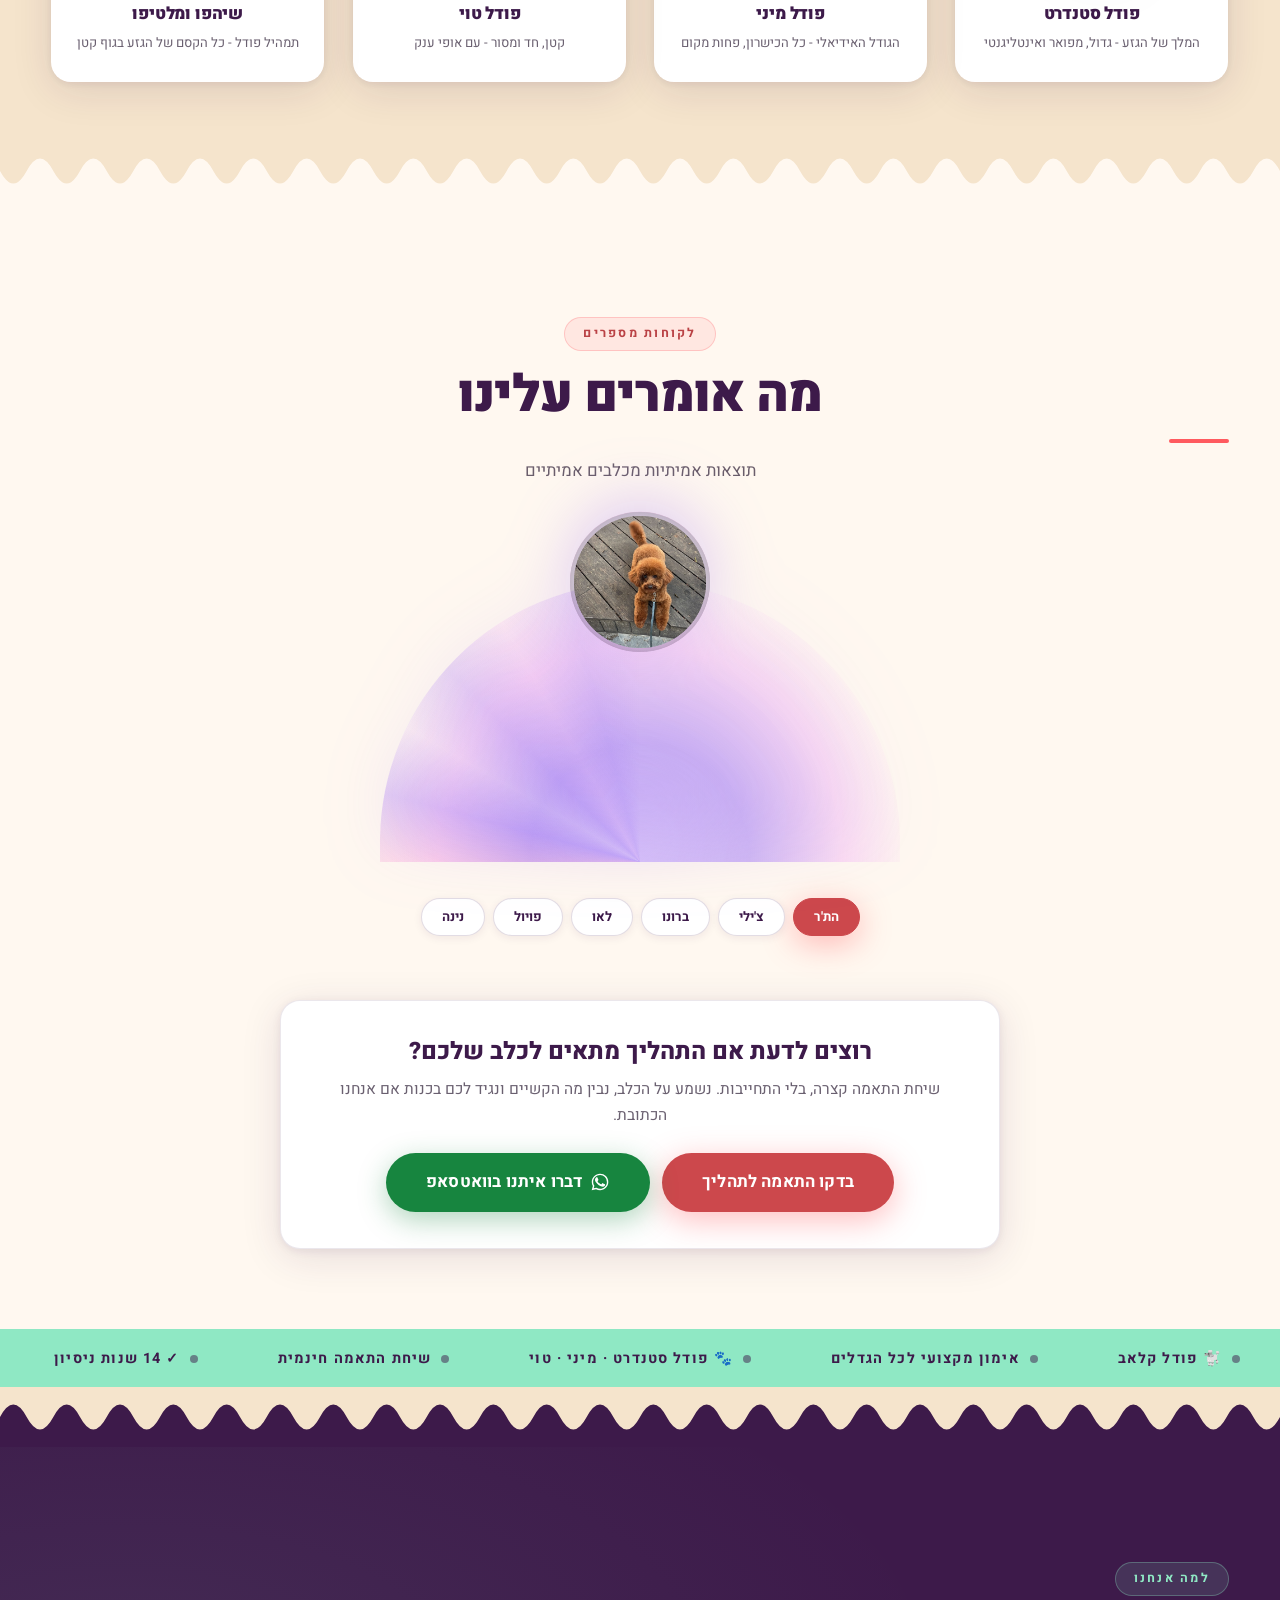
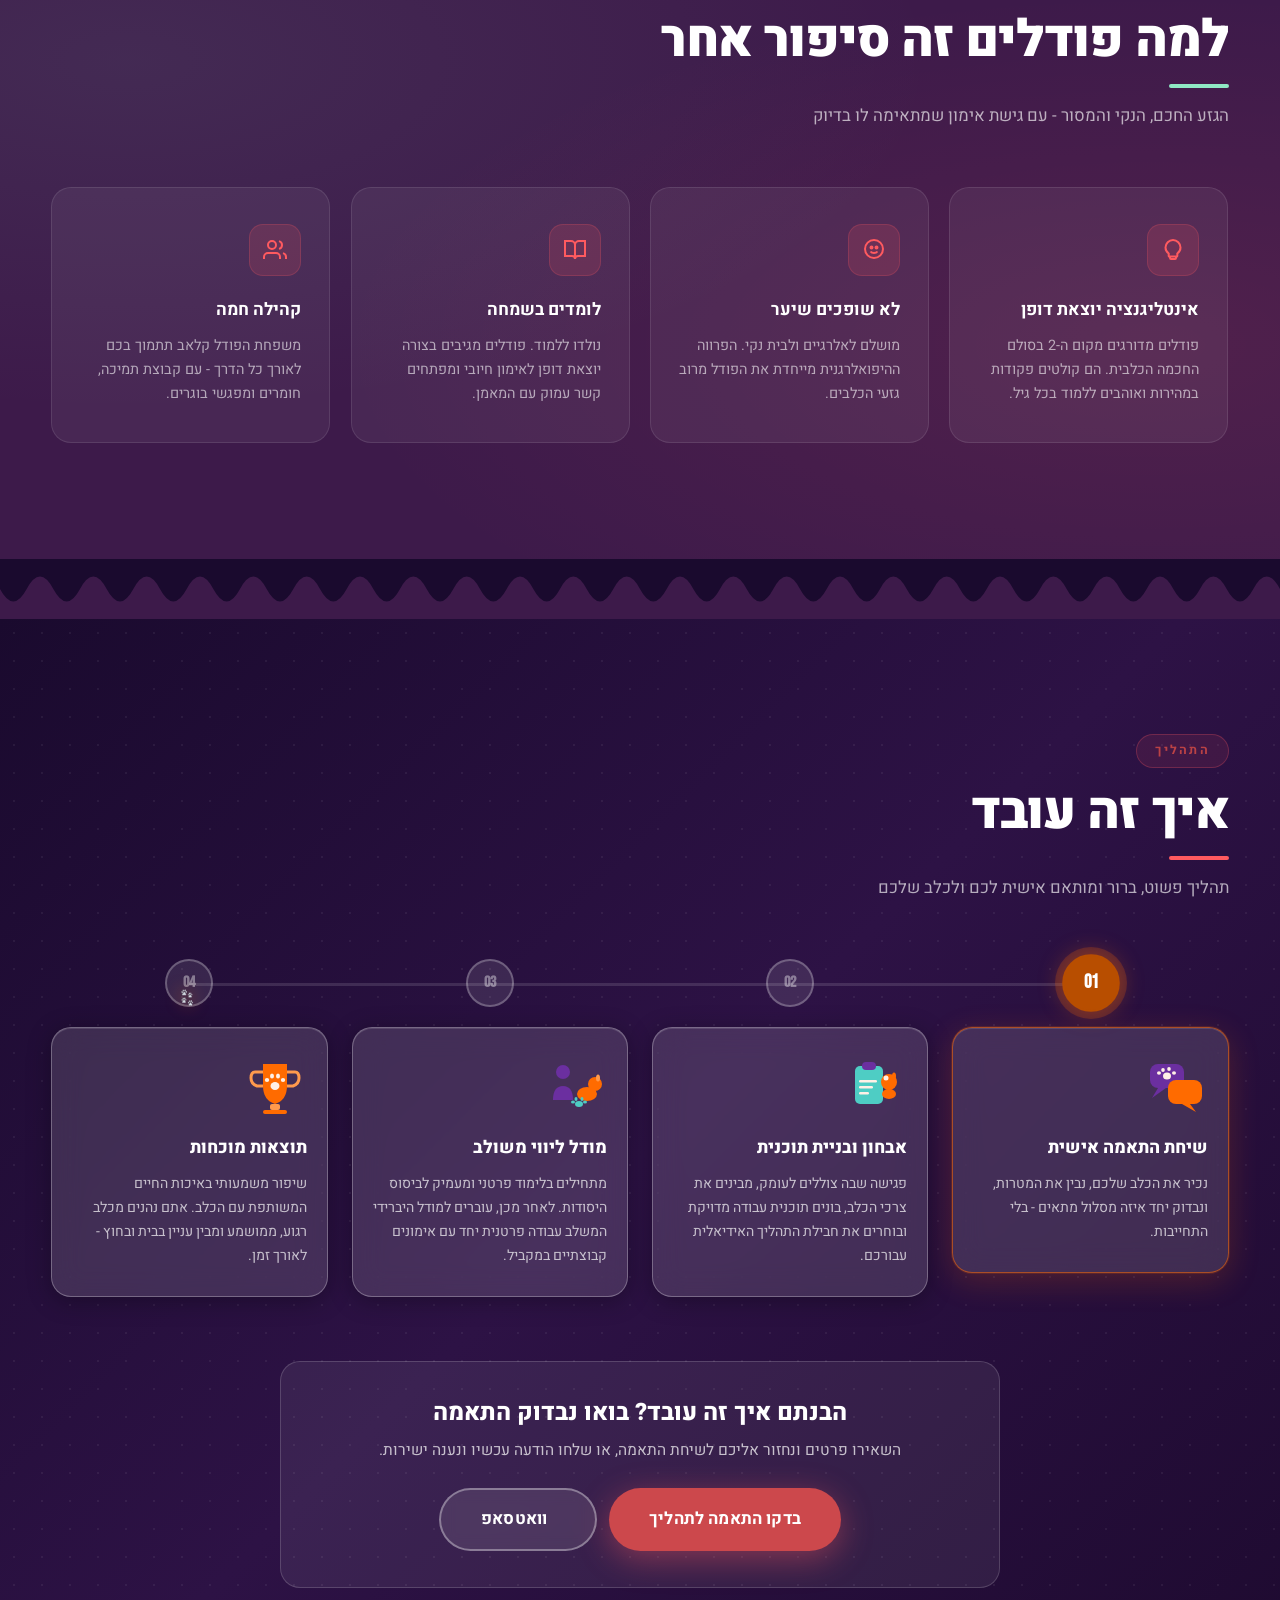
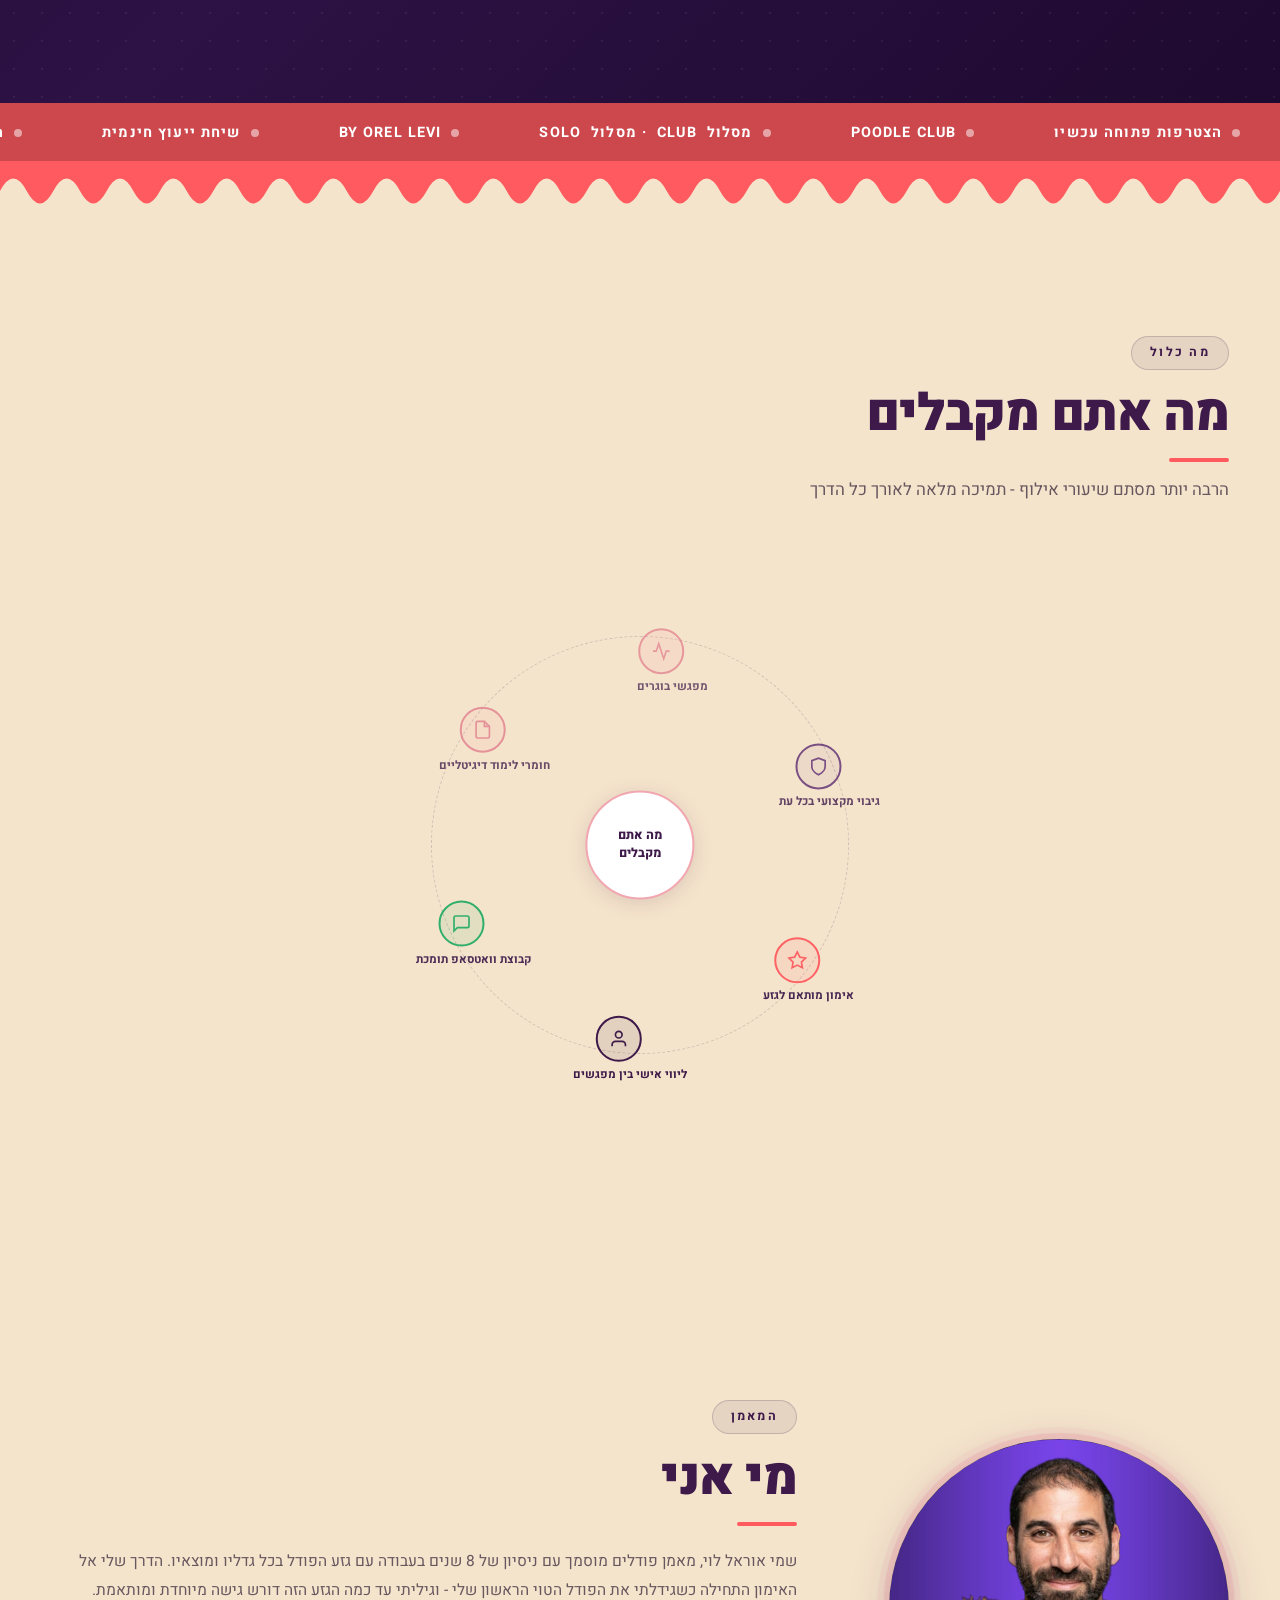
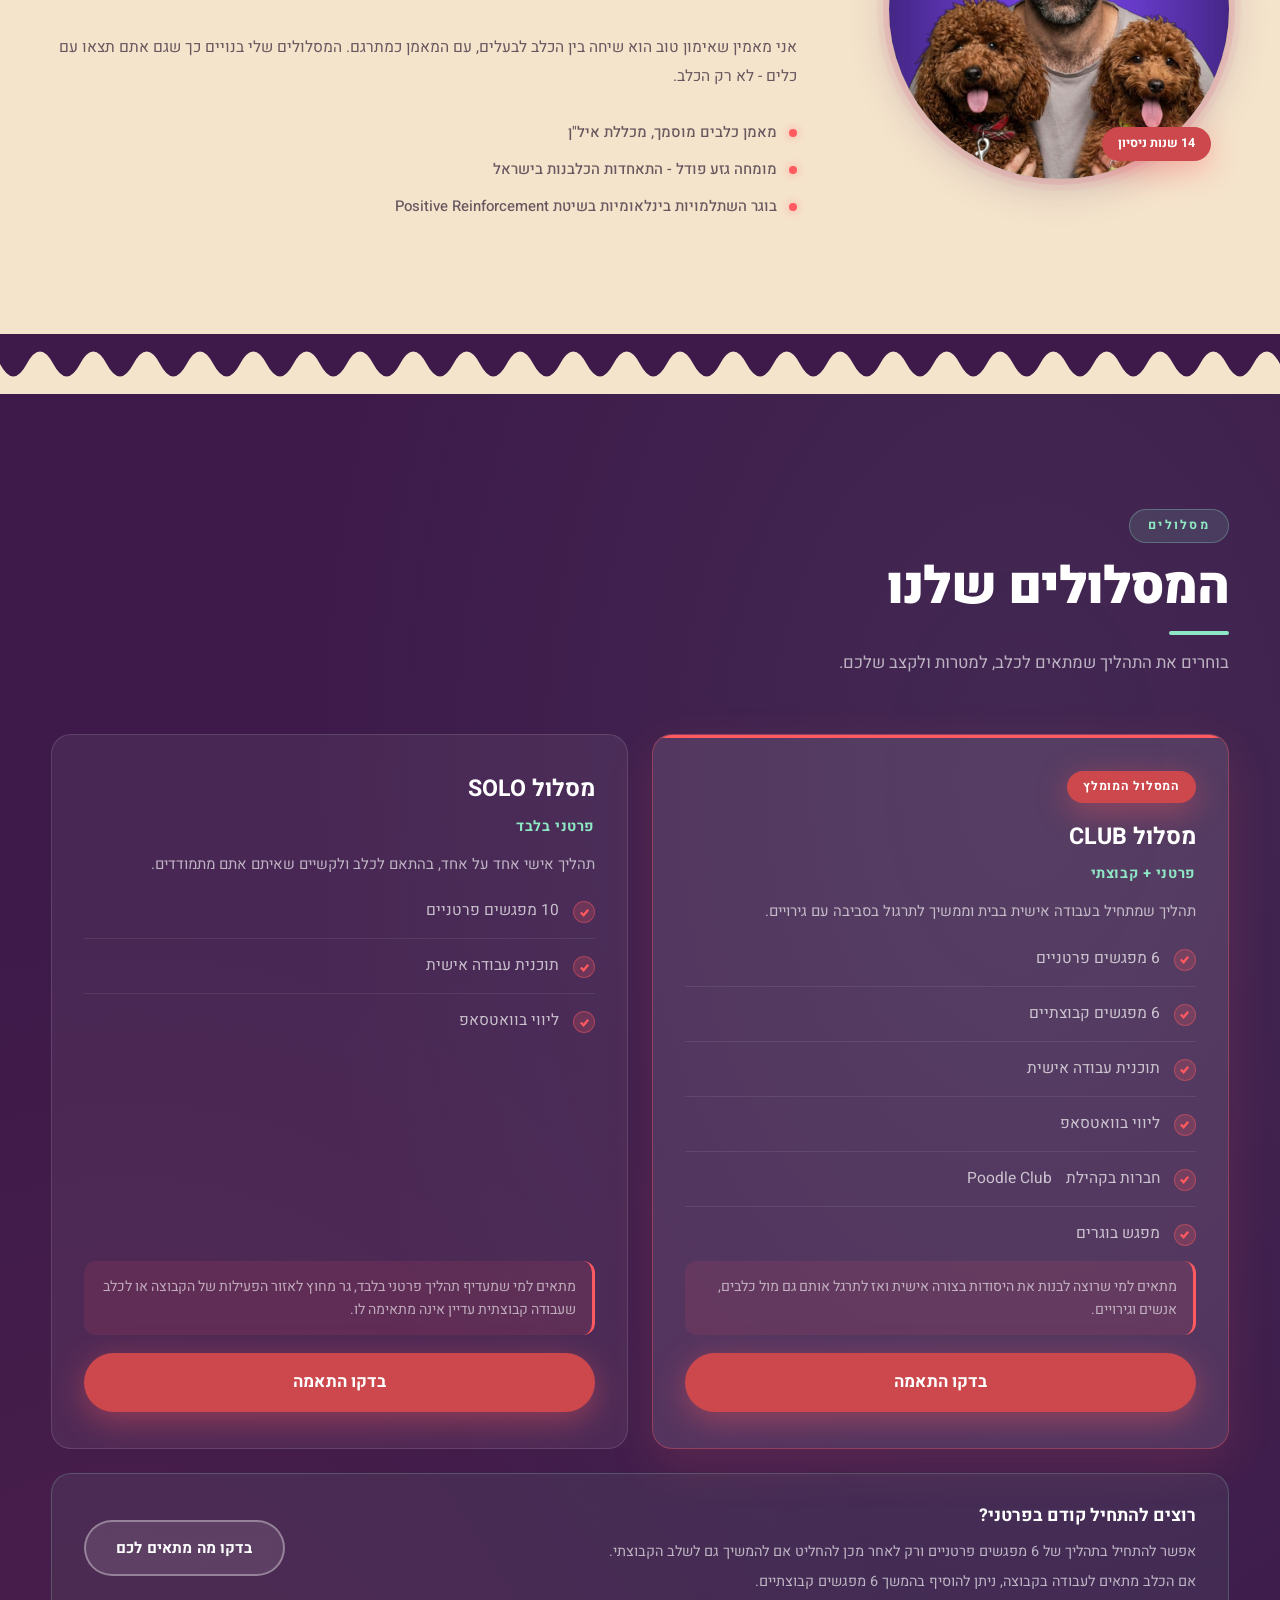
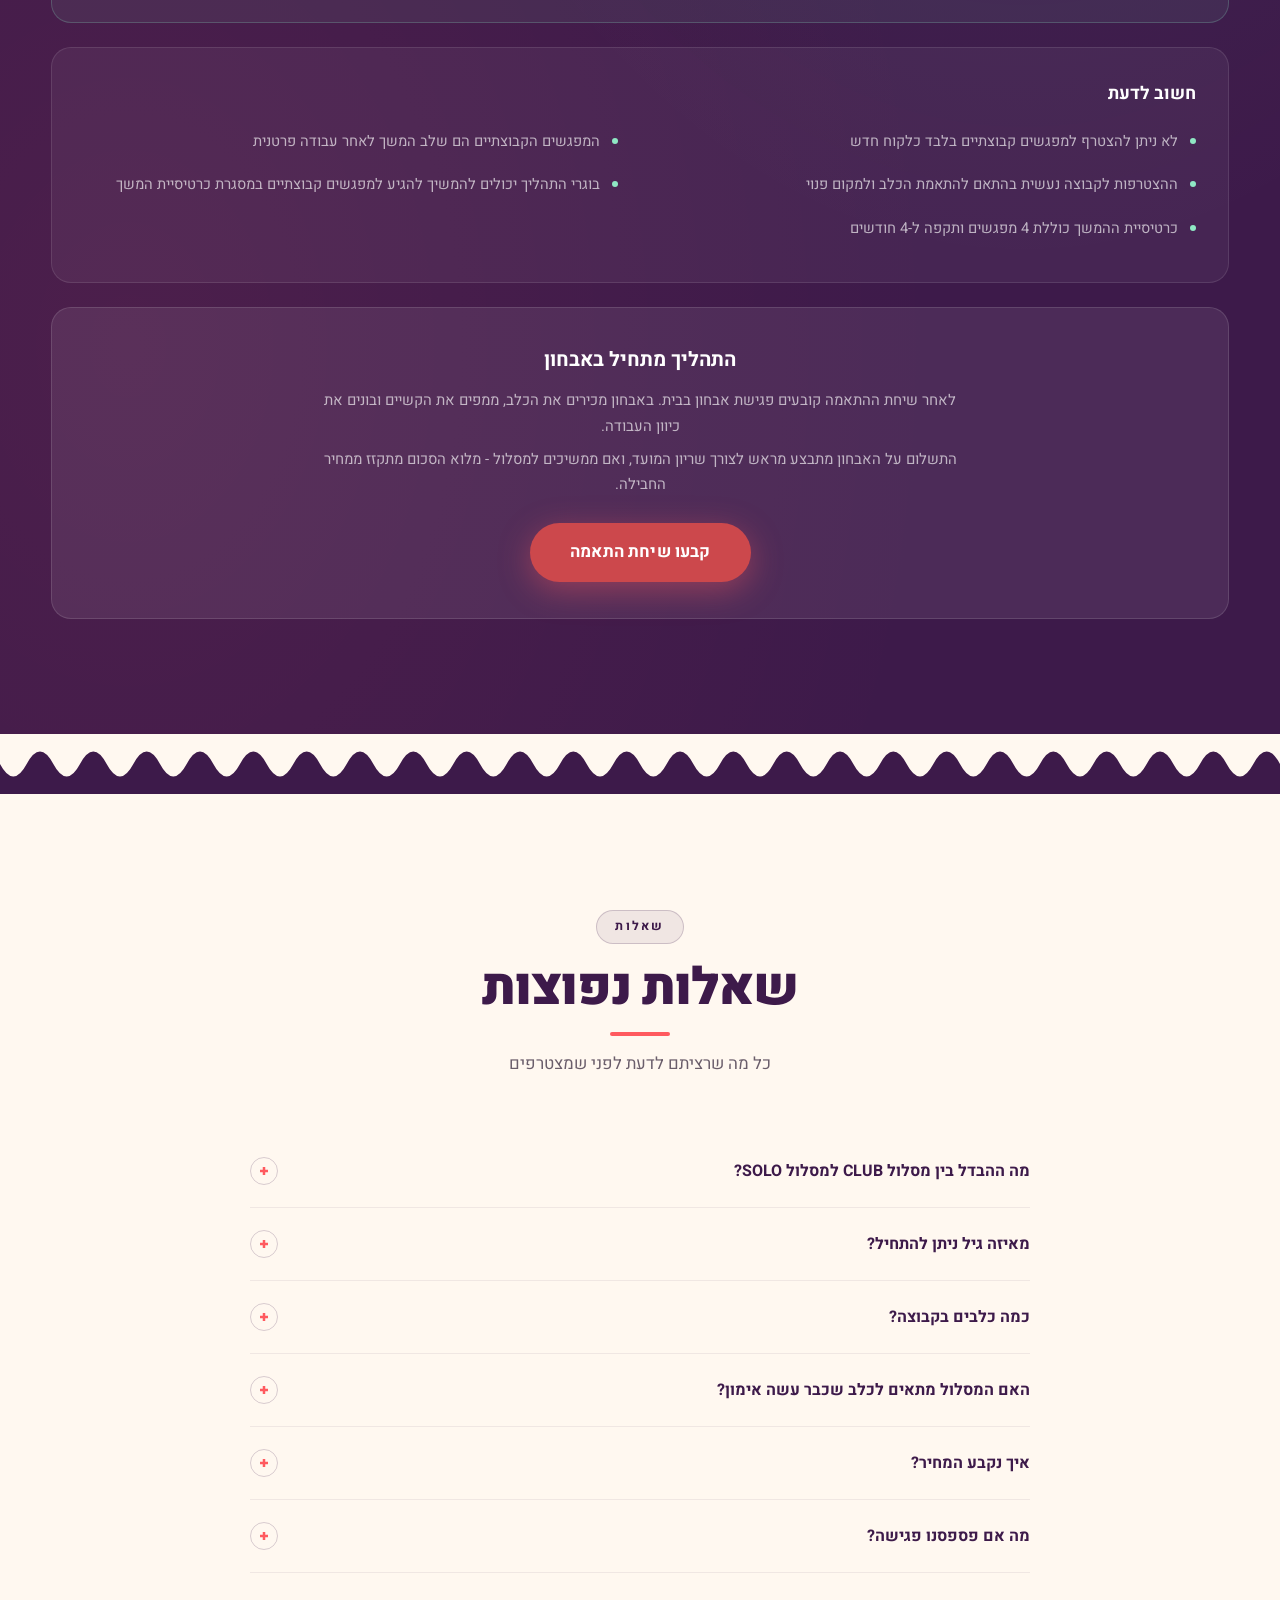
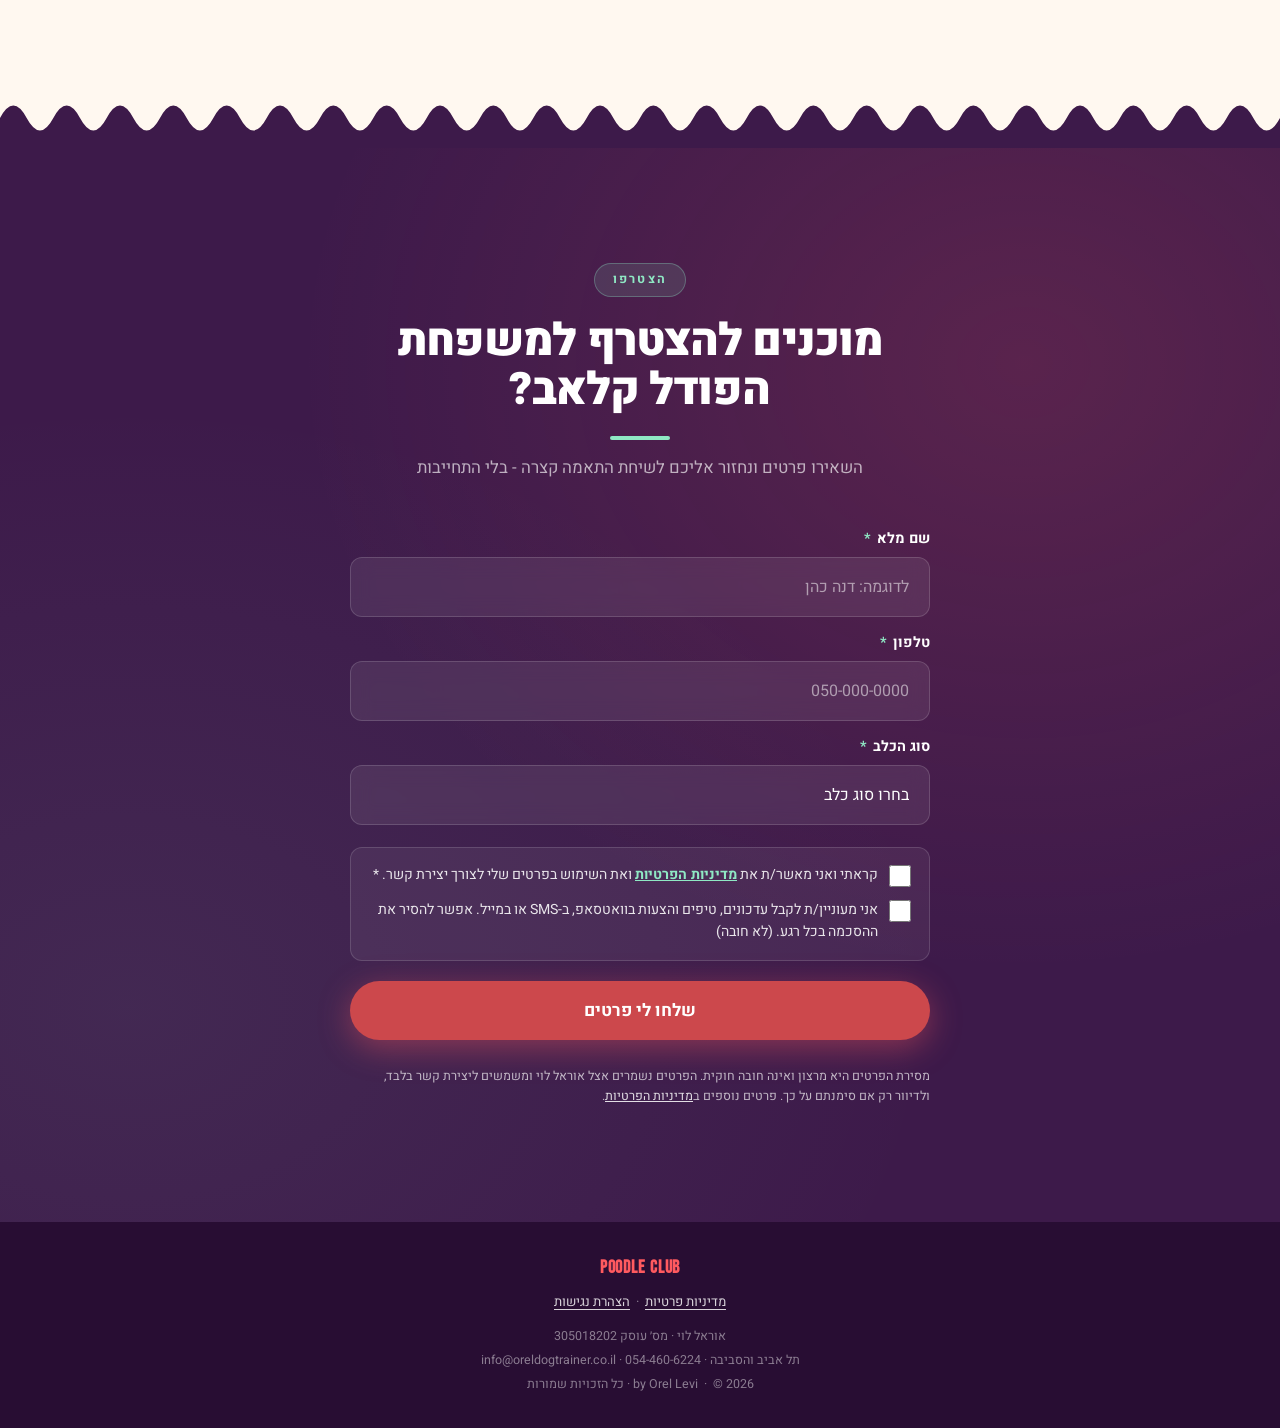
==== commit f9a4ad63: "Correct years of experience to 14 The site said 8 years in four places (hero badge, both ticker rows" ====
--- a/index.html
+++ b/index.html
@@ -1229,7 +1229,7 @@
       </div>
       <div class="hero-badges">
         <div class="hero-badge"><div class="hero-badge-icon">🐩</div>כל גדלי הפודל</div>
-        <div class="hero-badge"><div class="hero-badge-icon">⭐</div>8 שנות ניסיון</div>
+        <div class="hero-badge"><div class="hero-badge-icon">⭐</div>14 שנות ניסיון</div>
         <div class="hero-badge"><div class="hero-badge-icon">🎓</div>מאמן מוסמך</div>
       </div>
     </div>
@@ -1356,12 +1356,12 @@
     <span class="ticker-item"><span class="ticker-dot"></span>אימון מקצועי לכל הגדלים</span>
     <span class="ticker-item"><span class="ticker-dot"></span>🐾 פודל סטנדרט · מיני · טוי</span>
     <span class="ticker-item"><span class="ticker-dot"></span>שיחת התאמה חינמית</span>
-    <span class="ticker-item"><span class="ticker-dot"></span>✓ 8 שנות ניסיון</span>
+    <span class="ticker-item"><span class="ticker-dot"></span>✓ 14 שנות ניסיון</span>
     <span class="ticker-item"><span class="ticker-dot"></span>🐩 פודל קלאב</span>
     <span class="ticker-item"><span class="ticker-dot"></span>אימון מקצועי לכל הגדלים</span>
     <span class="ticker-item"><span class="ticker-dot"></span>🐾 פודל סטנדרט · מיני · טוי</span>
     <span class="ticker-item"><span class="ticker-dot"></span>שיחת התאמה חינמית</span>
-    <span class="ticker-item"><span class="ticker-dot"></span>✓ 8 שנות ניסיון</span>
+    <span class="ticker-item"><span class="ticker-dot"></span>✓ 14 שנות ניסיון</span>
   </div>
 </div>
 <!-- ─── Wave: Breeds → Why ────────────────────────────────────────────── -->
@@ -1698,7 +1698,7 @@
   <div class="tr-in">
     <div class="tr-img-wrap rv">
       <img src="profile-pic.jpg" alt="אוראל לוי - מאמן פודלים" class="tr-img">
-      <div class="tr-badge">8 שנות ניסיון</div>
+      <div class="tr-badge">14 שנות ניסיון</div>
     </div>
     <div class="rv" style="transition-delay:.15s">
       <div class="s-eyebrow s-eyebrow--plum">המאמן</div>
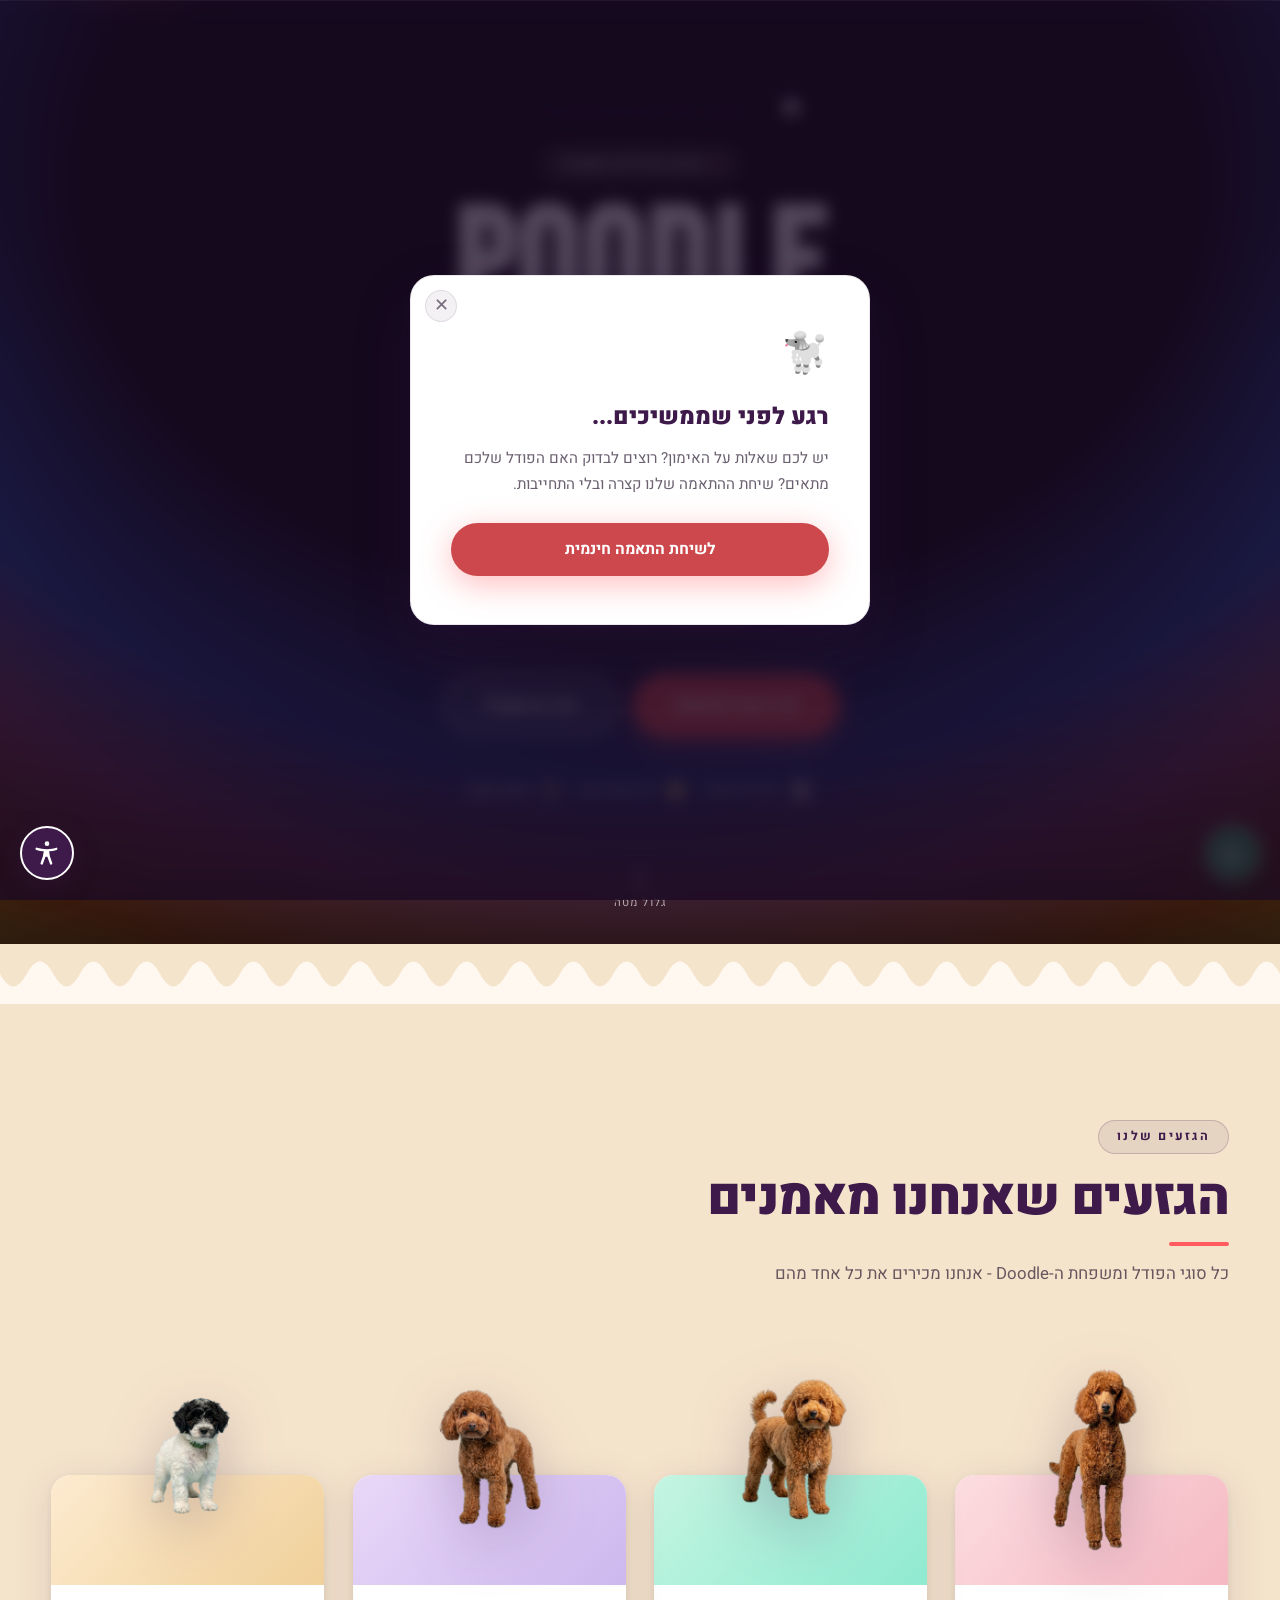
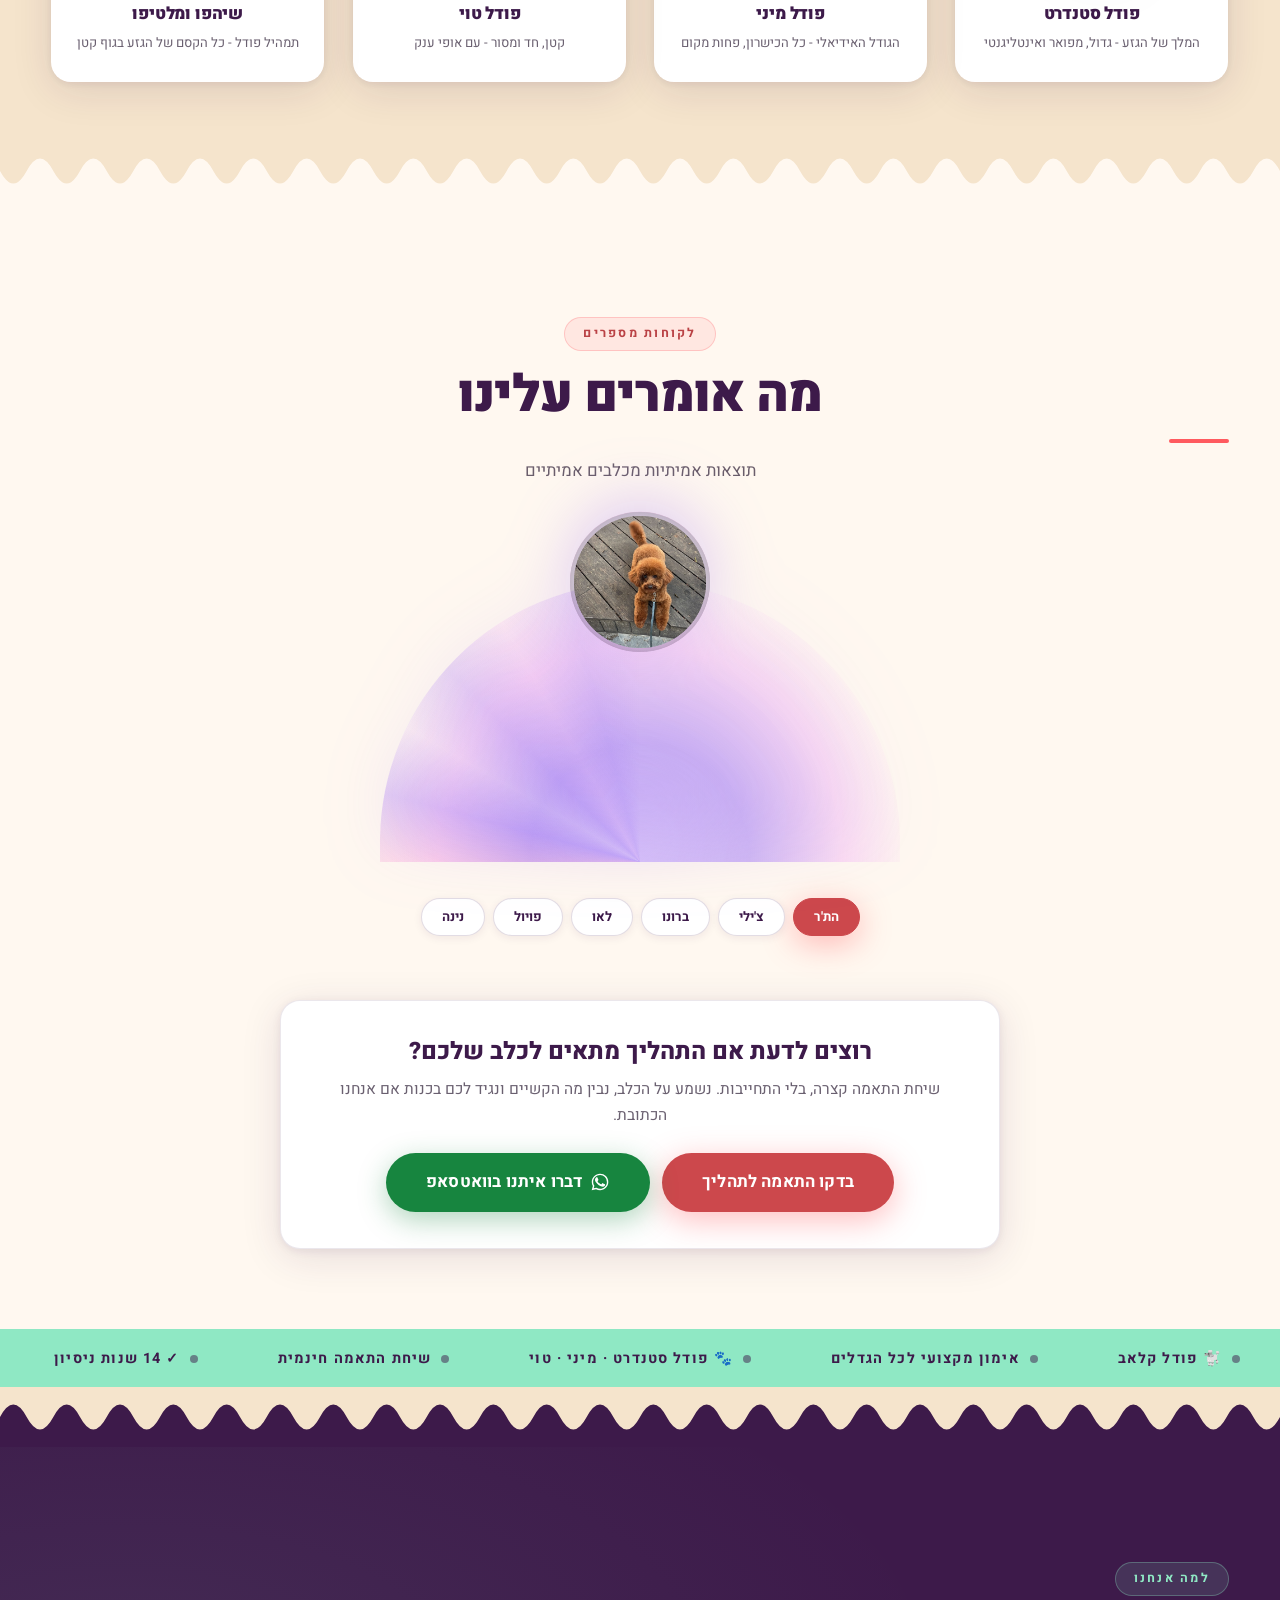
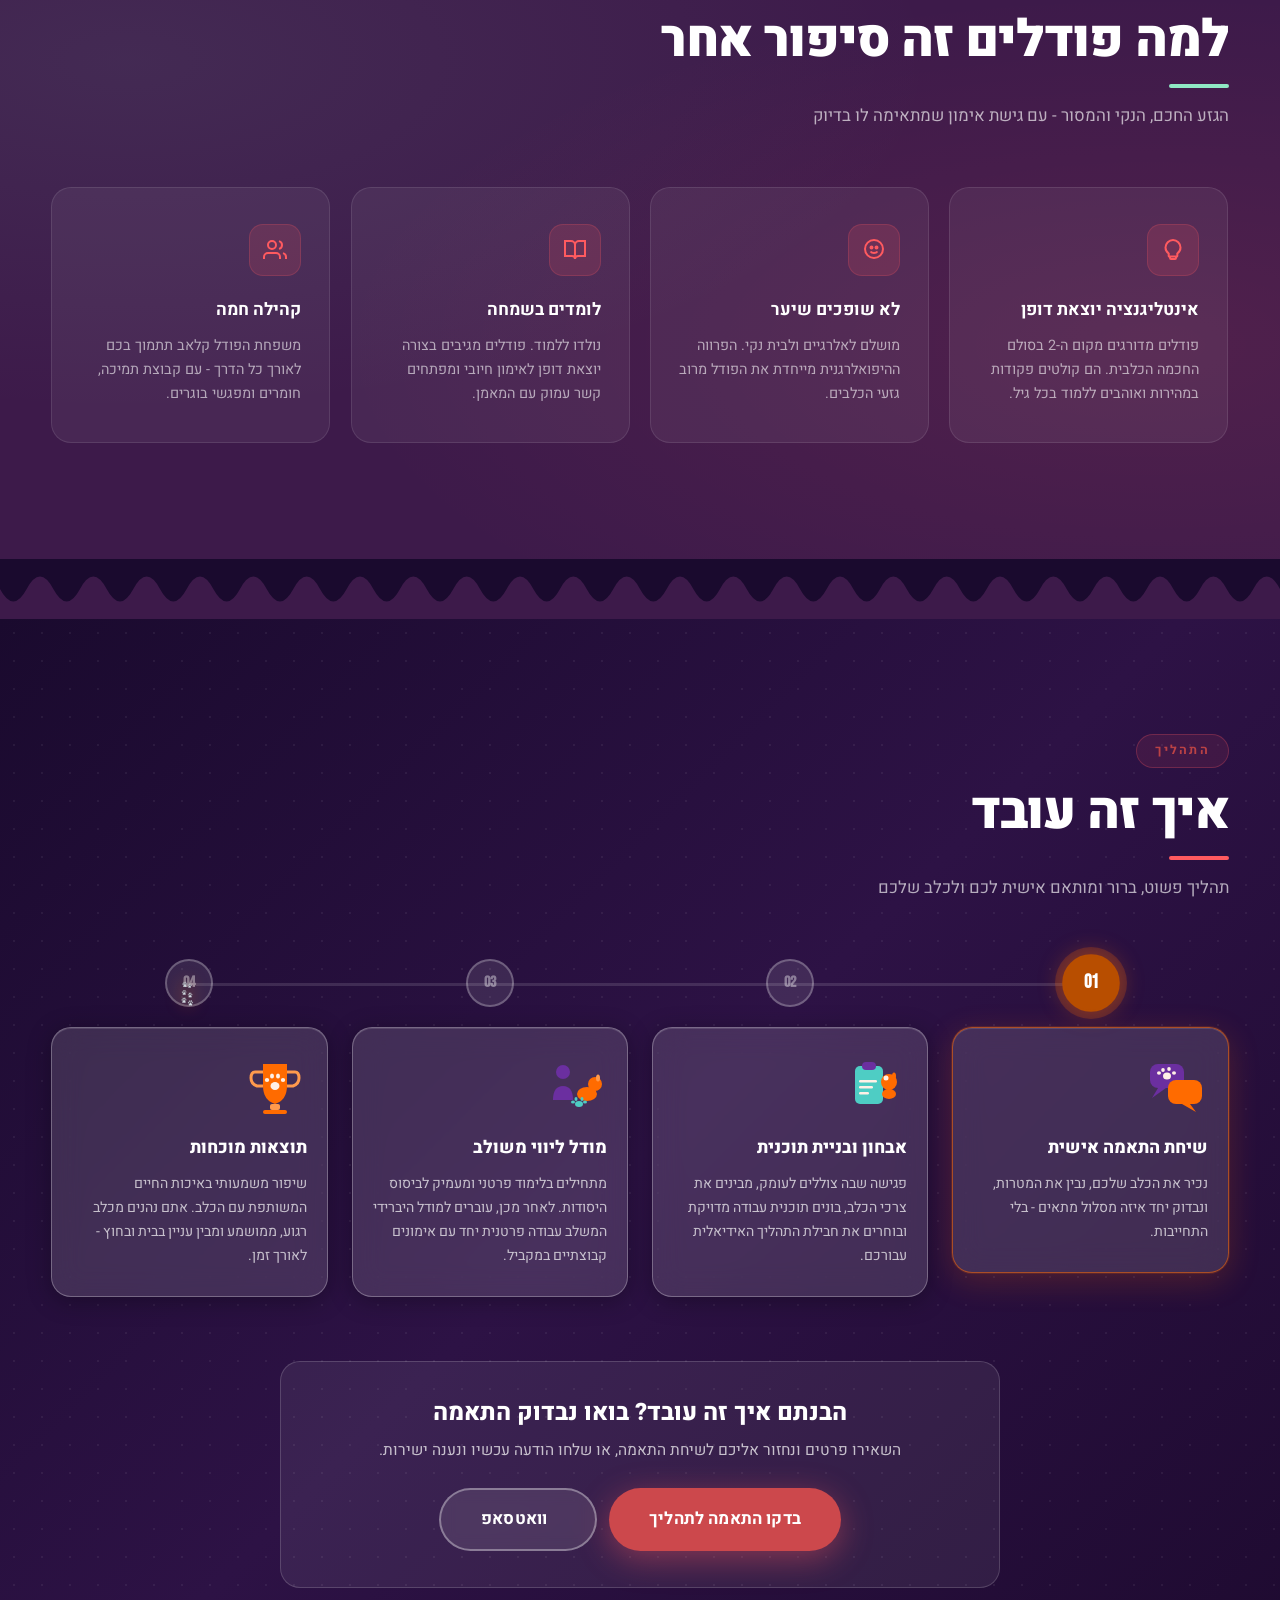
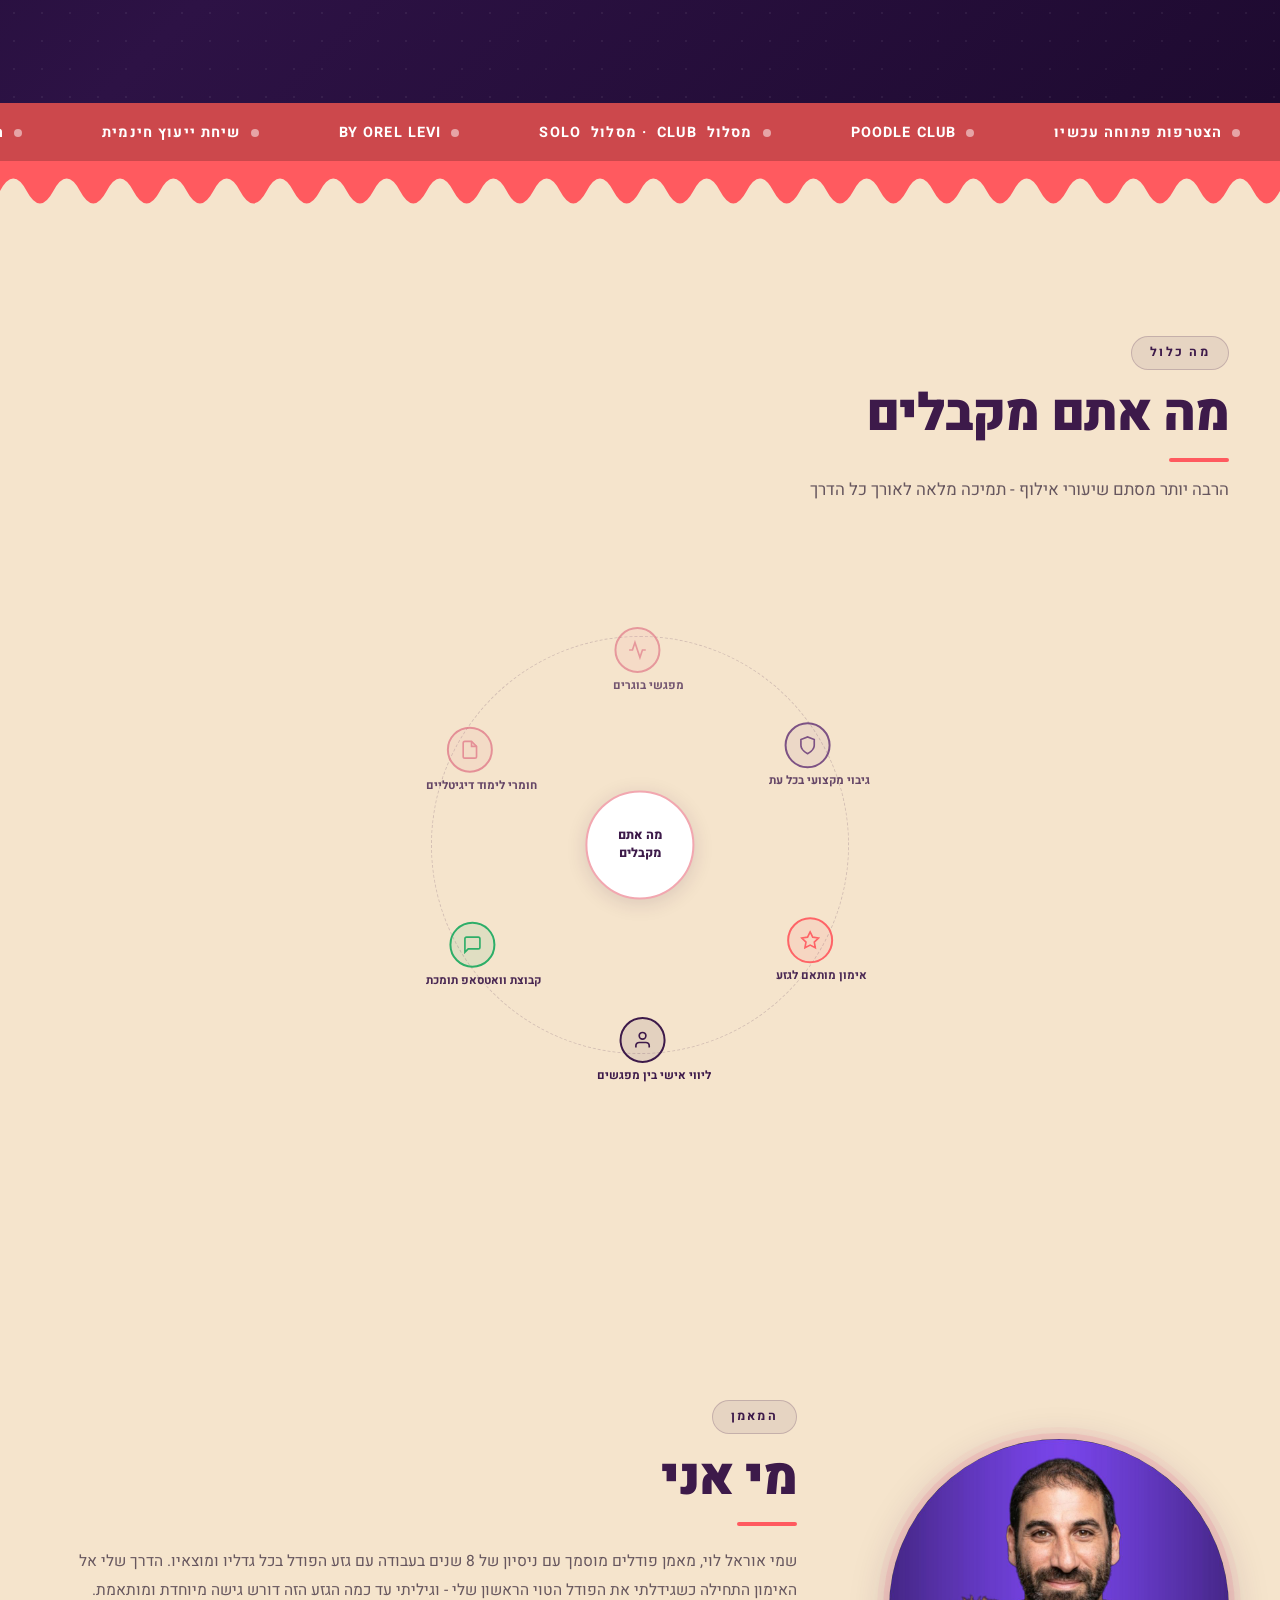
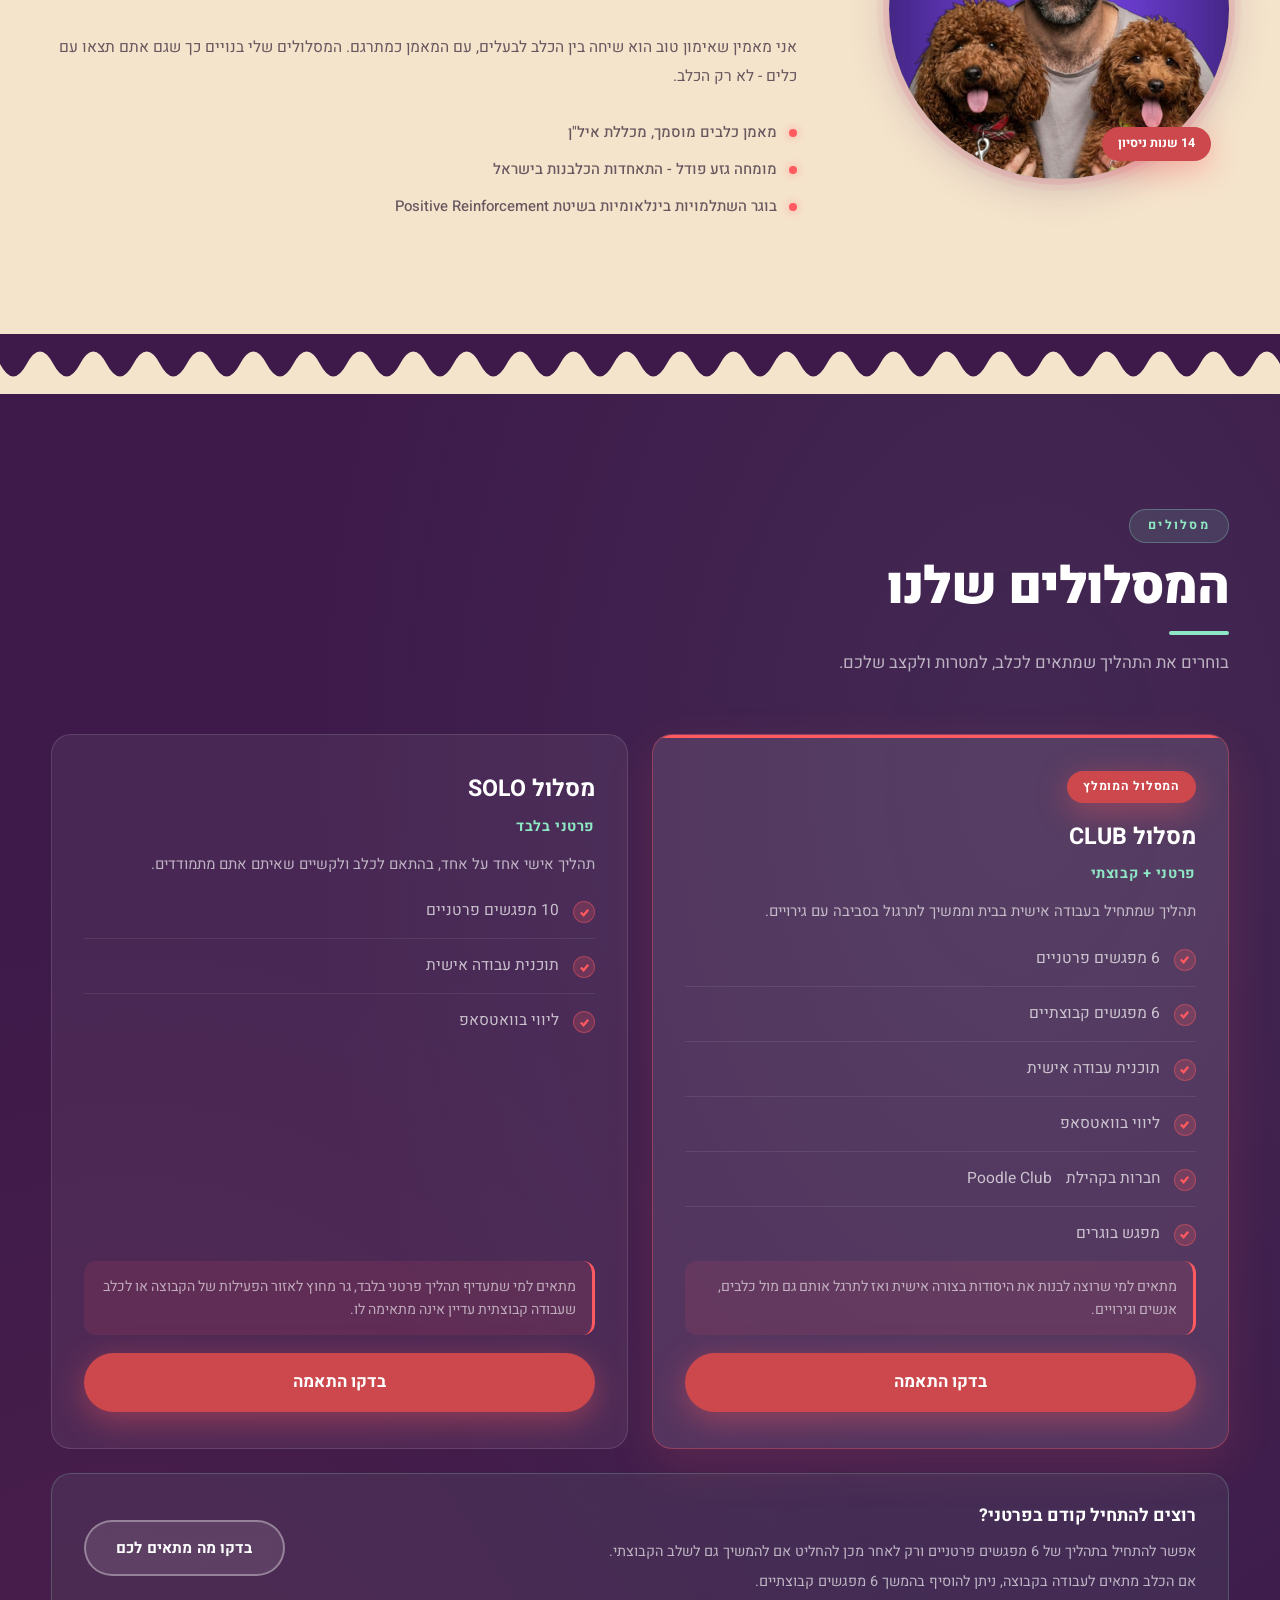
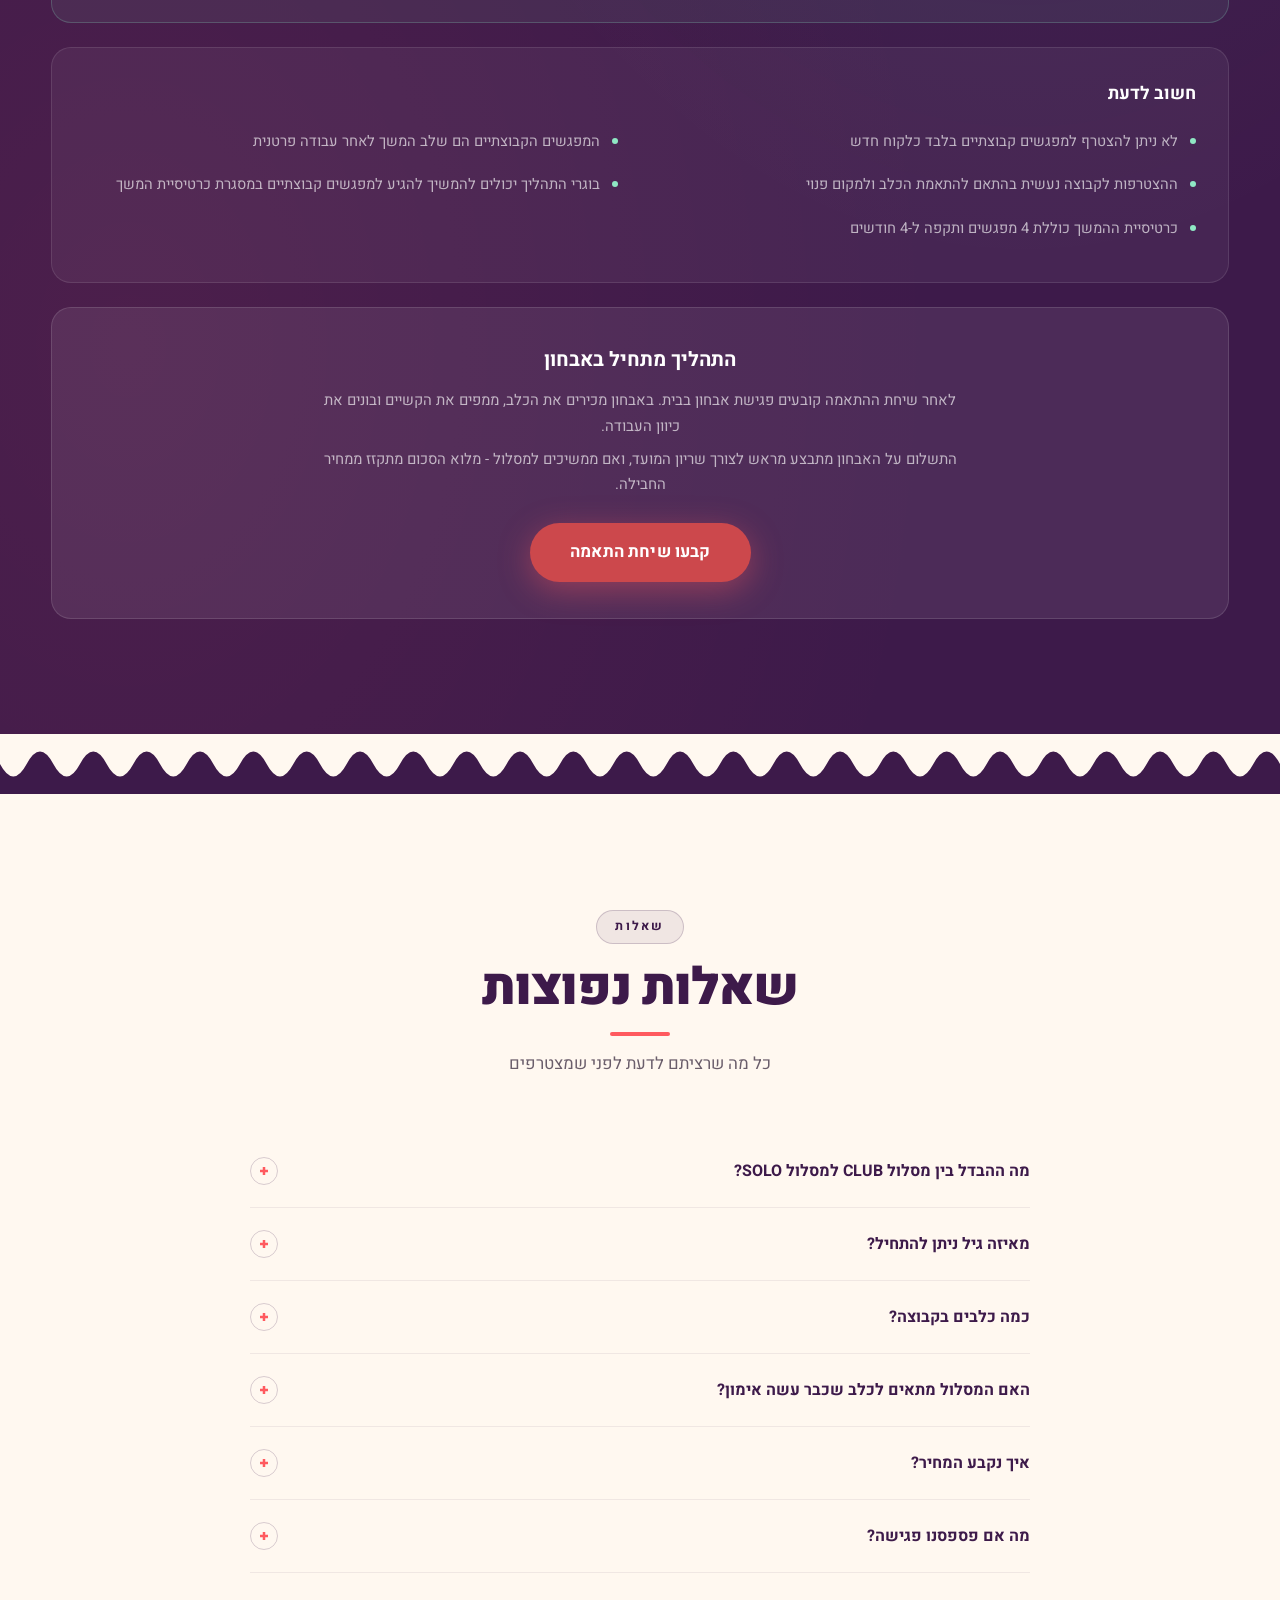
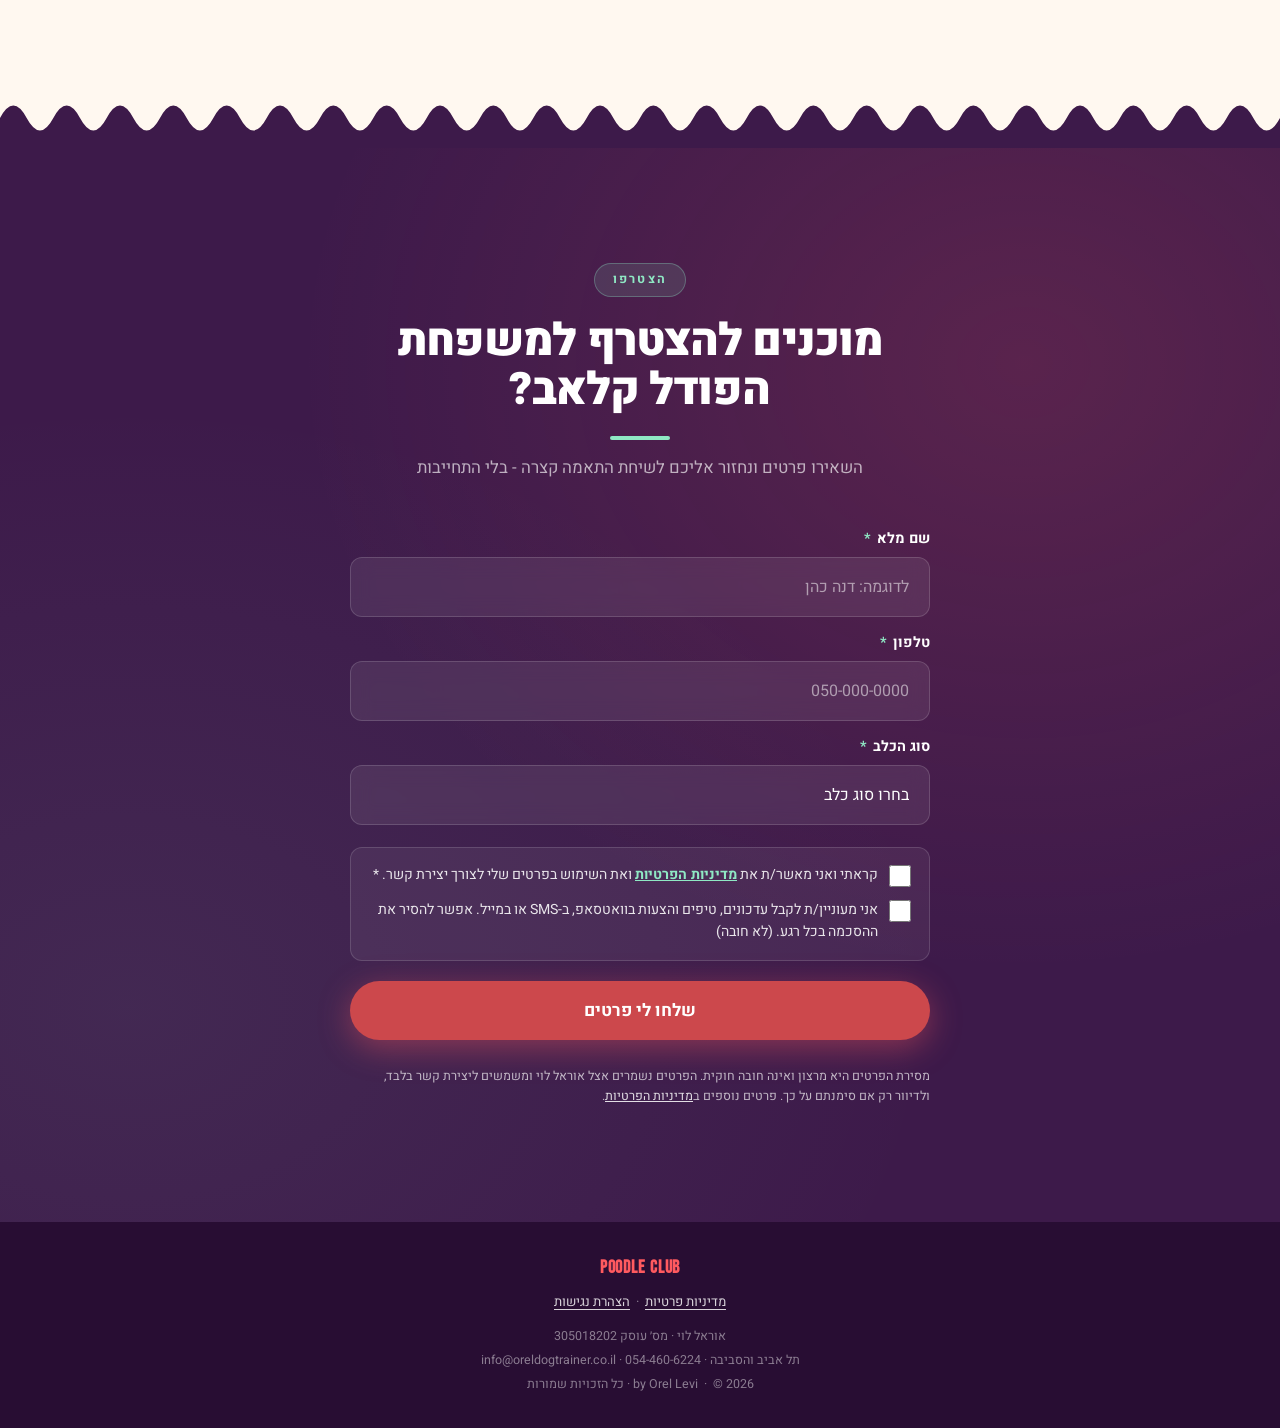
==== commit 6c24cd86: "Update the dog type list on the contact form Replaces the seven old options with the eleven breeds a" ====
--- a/index.html
+++ b/index.html
@@ -1878,13 +1878,17 @@
         <label class="f-label" for="f-dog">סוג הכלב <span class="f-req" aria-hidden="true">*</span></label>
         <select id="f-dog" name="dog_type" required aria-required="true" aria-describedby="err-dog">
           <option value="" disabled selected>בחרו סוג כלב</option>
+          <option value="teacup">פודל טיקאפ</option>
           <option value="toy">פודל טוי</option>
-          <option value="mini">פודל מיני</option>
-          <option value="standard">פודל סטנדרט</option>
-          <option value="doodle">דודל</option>
+          <option value="mini">פודל ננסי</option>
+          <option value="standard">פודל סטנדרט (רויאל)</option>
+          <option value="shihpoo">שיפו</option>
           <option value="maltipoo">מלטיפו</option>
-          <option value="shihpoo">שיהפו</option>
-          <option value="other">אחר</option>
+          <option value="goldendoodle">גולדן דודל</option>
+          <option value="labradoodle">לברדודל</option>
+          <option value="aussiedoodle">אוסידודל</option>
+          <option value="cavapoo">קוואפו</option>
+          <option value="jackapoo">ג'קפו</option>
         </select>
         <span class="f-field-err" id="err-dog">נא לבחור סוג כלב</span>
       </div>
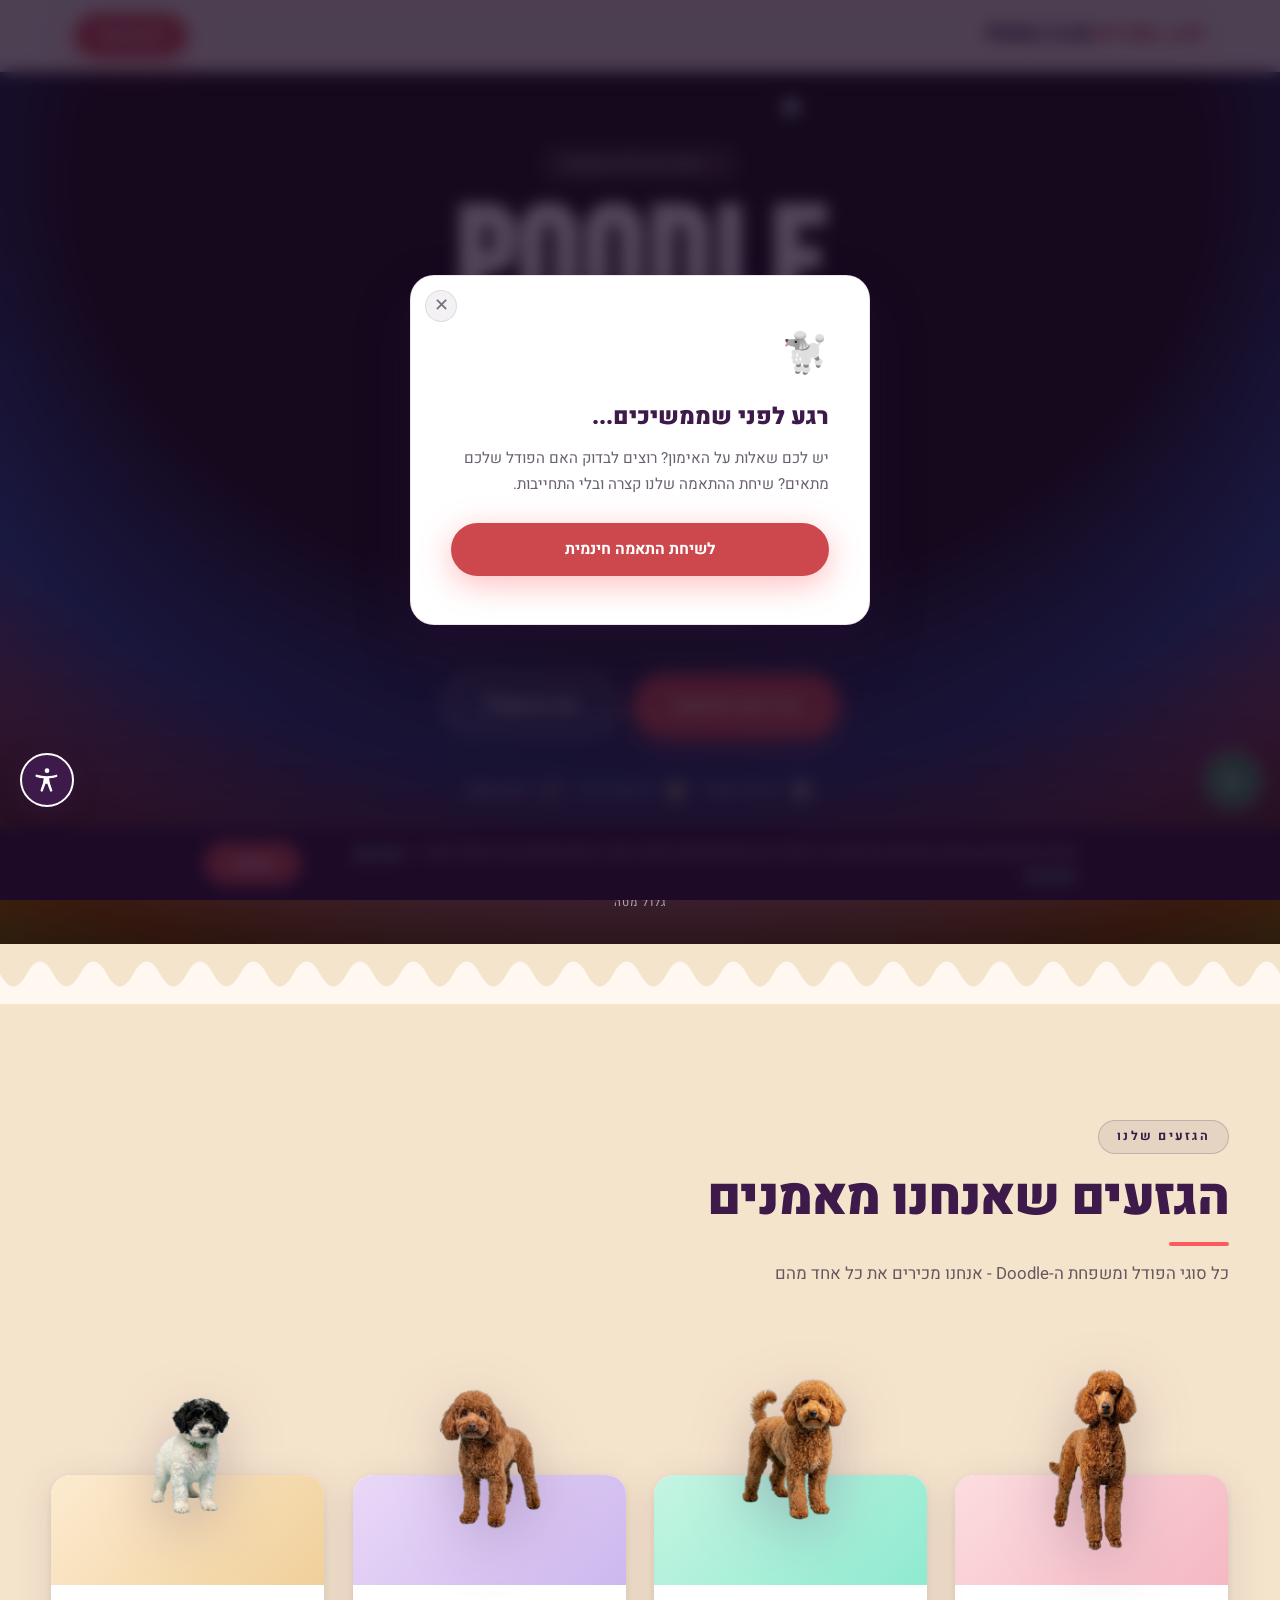
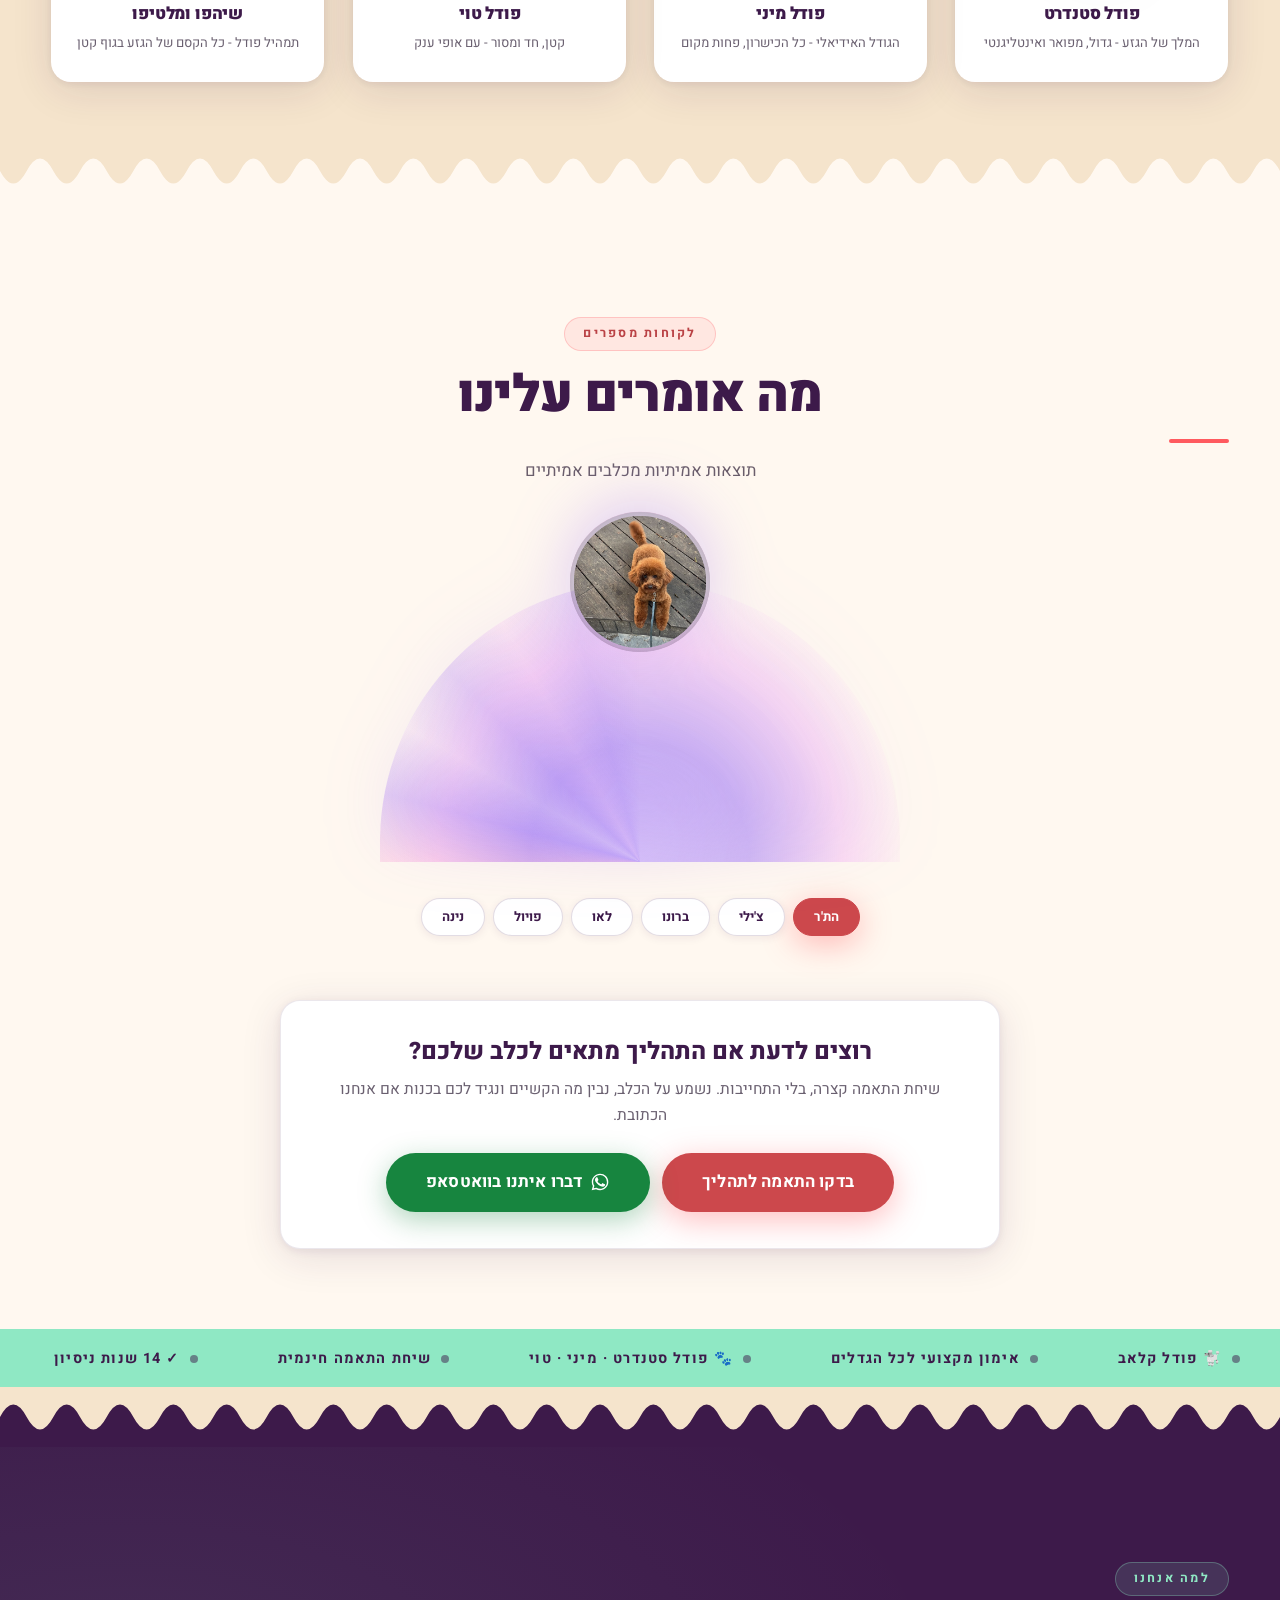
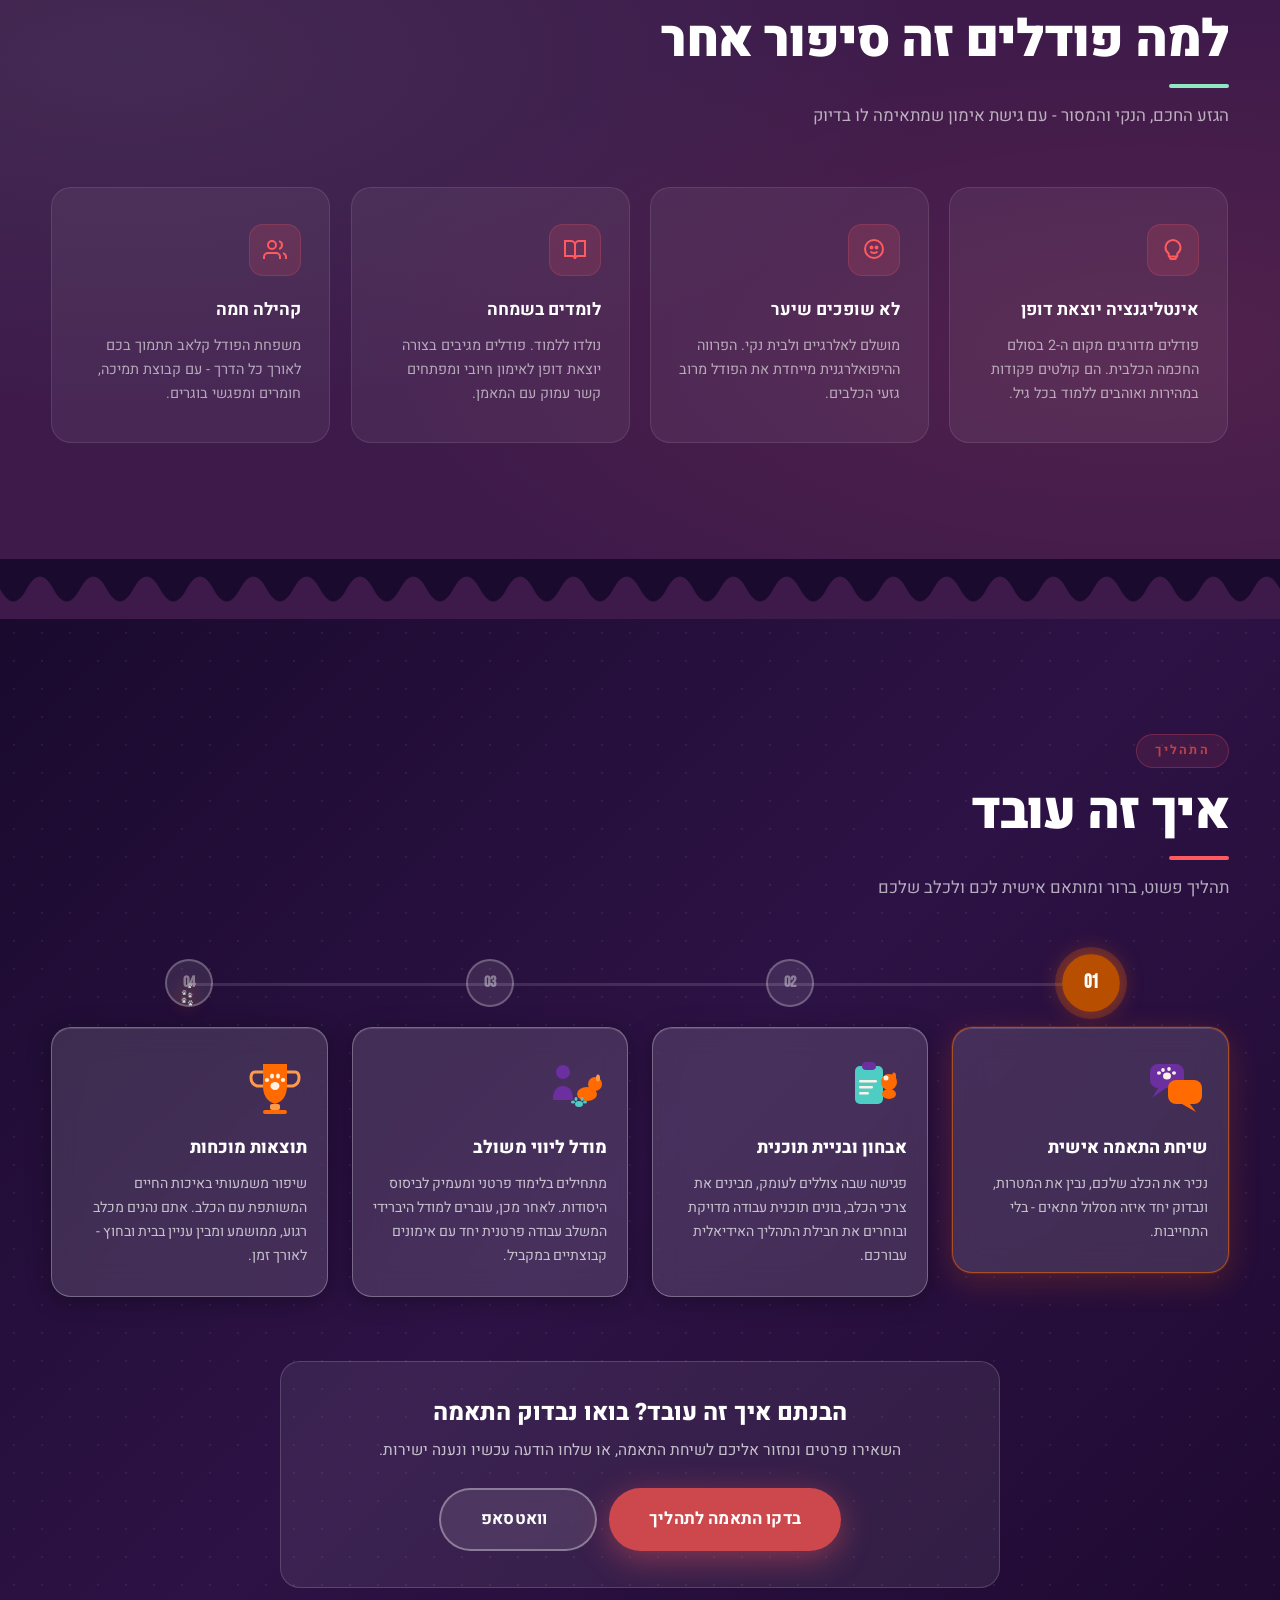
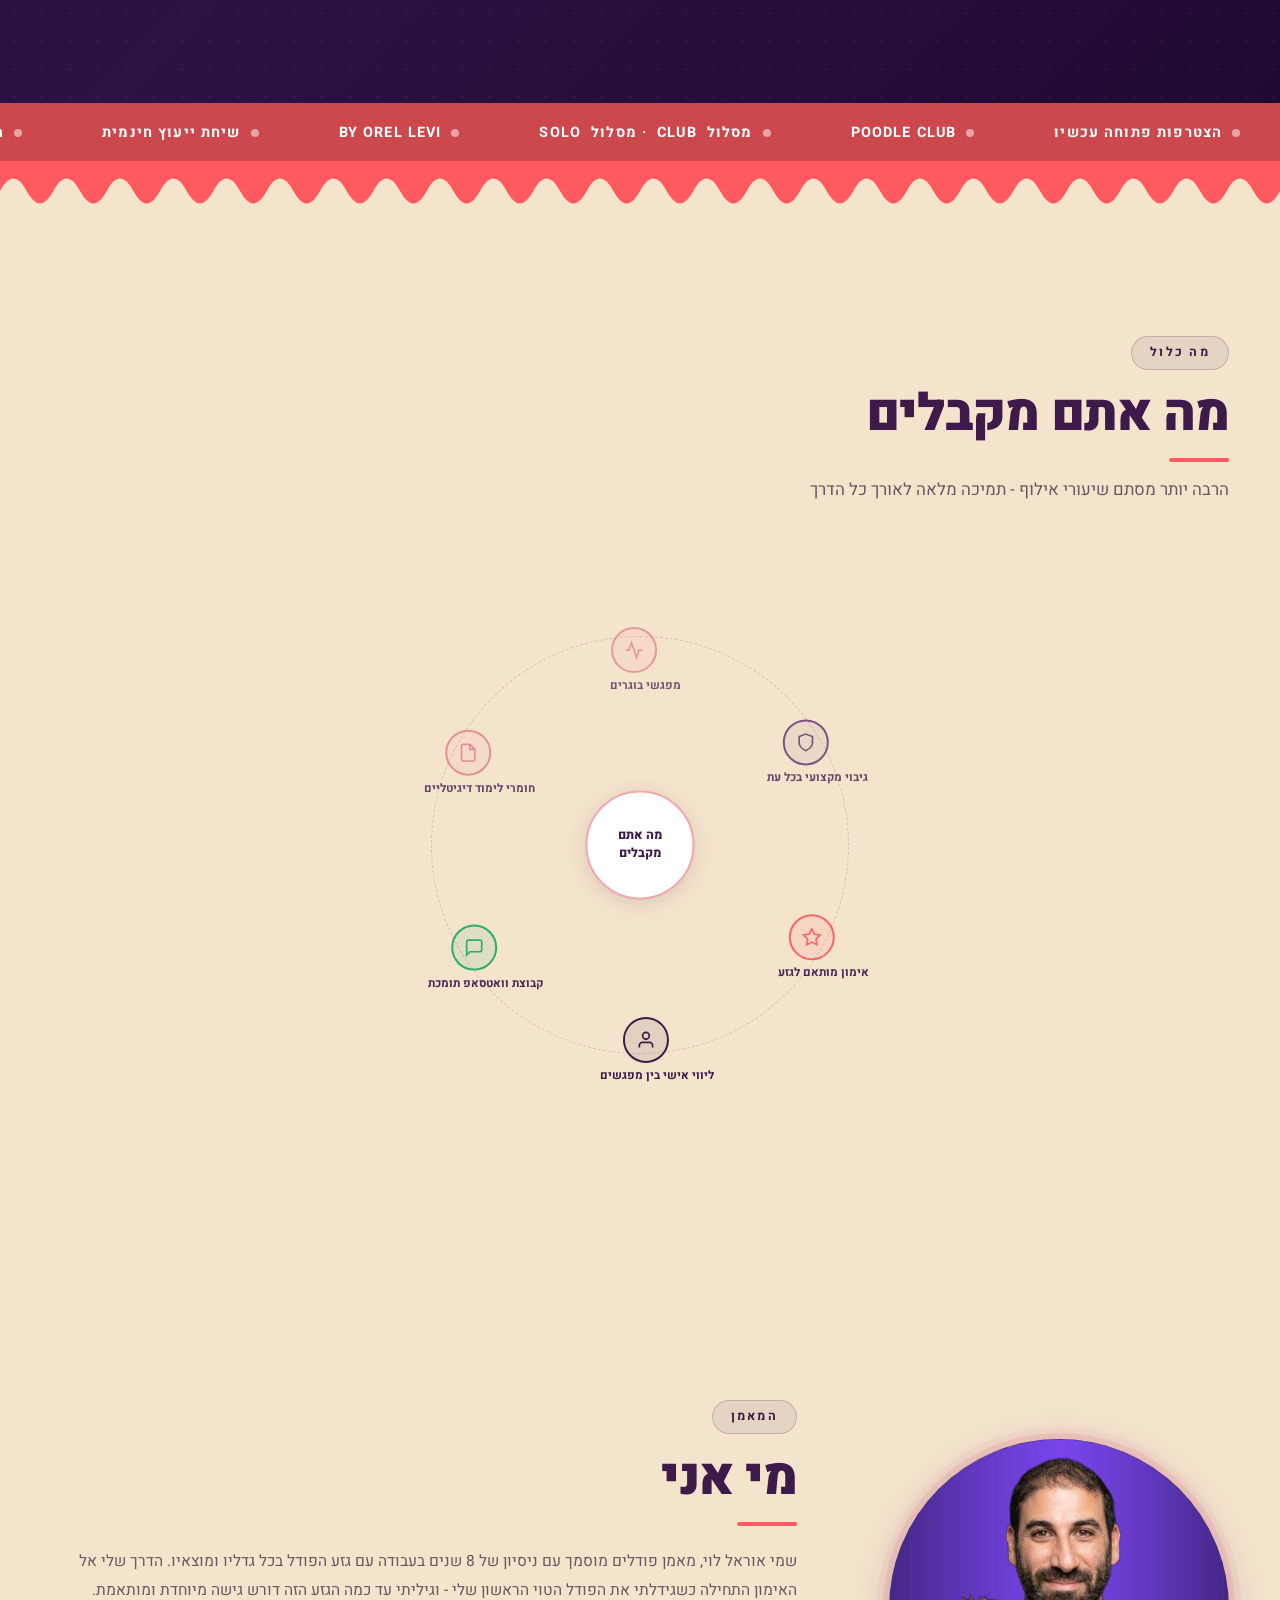
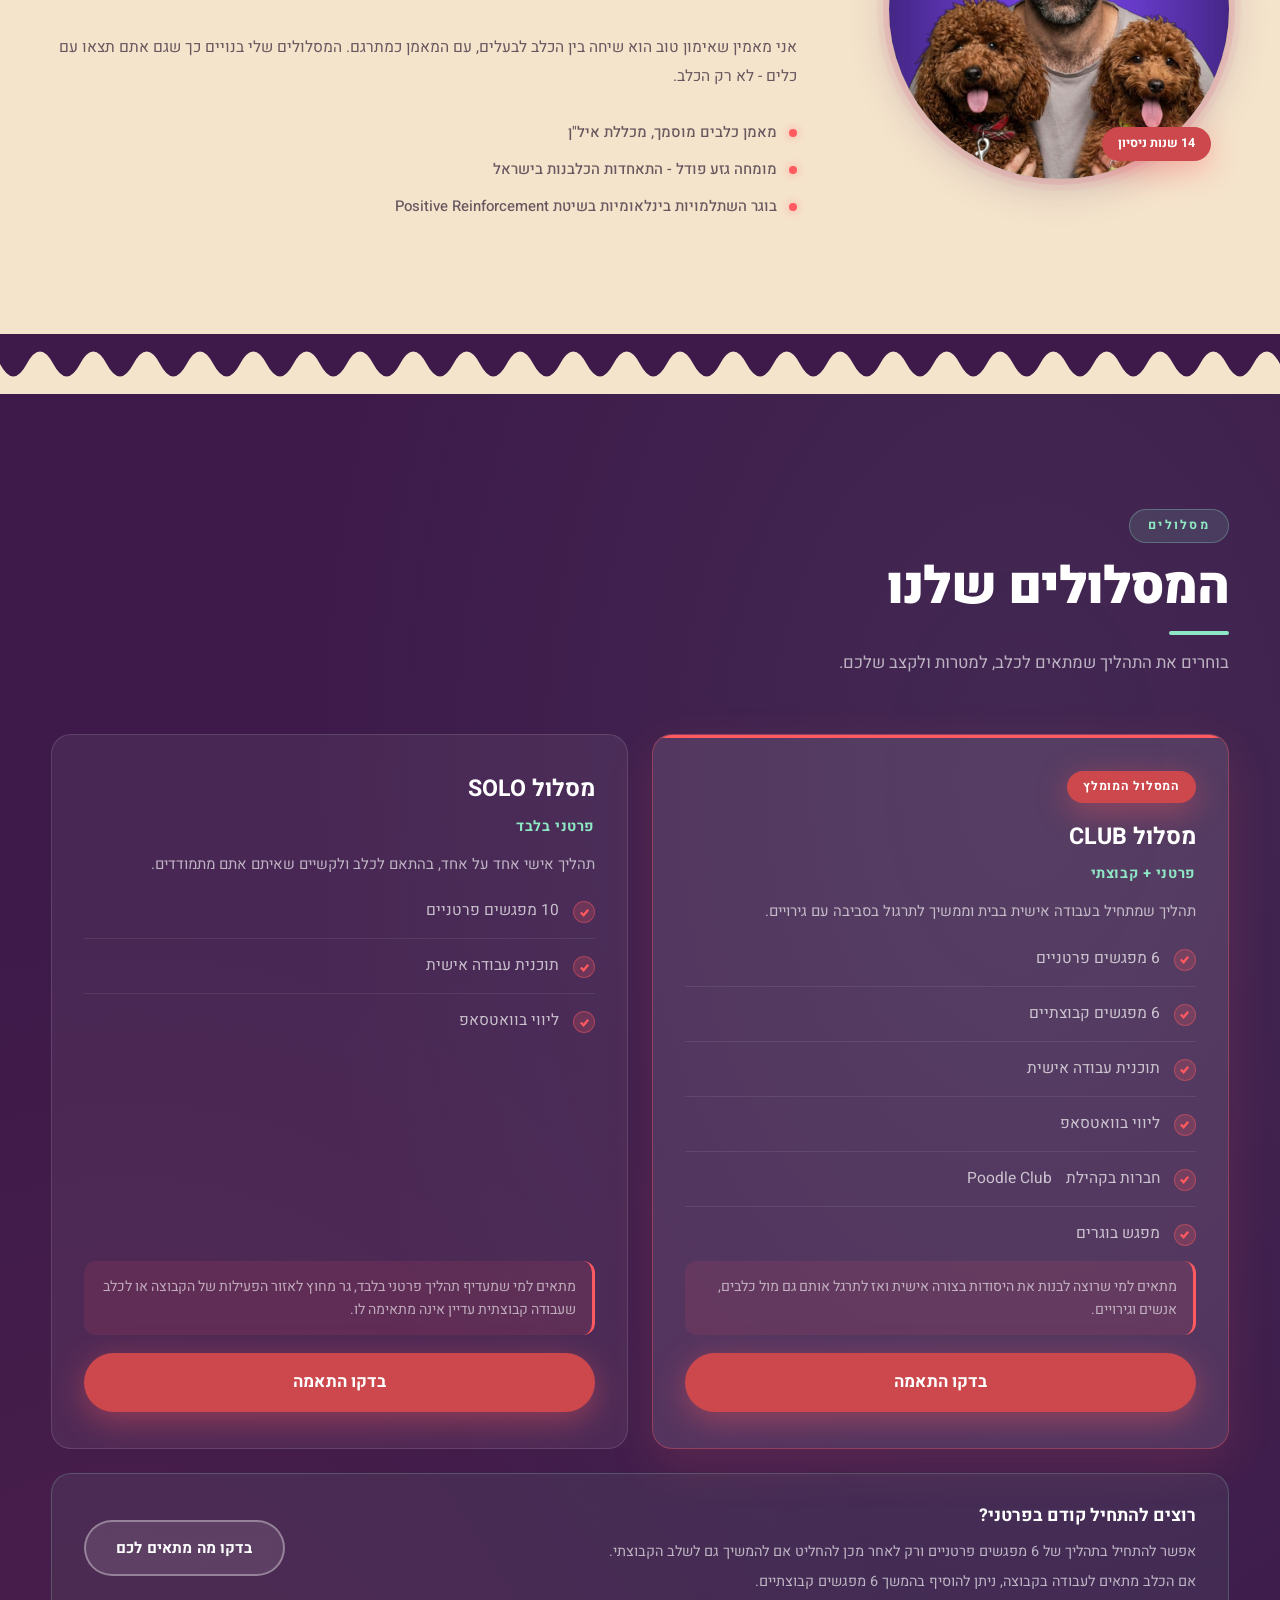
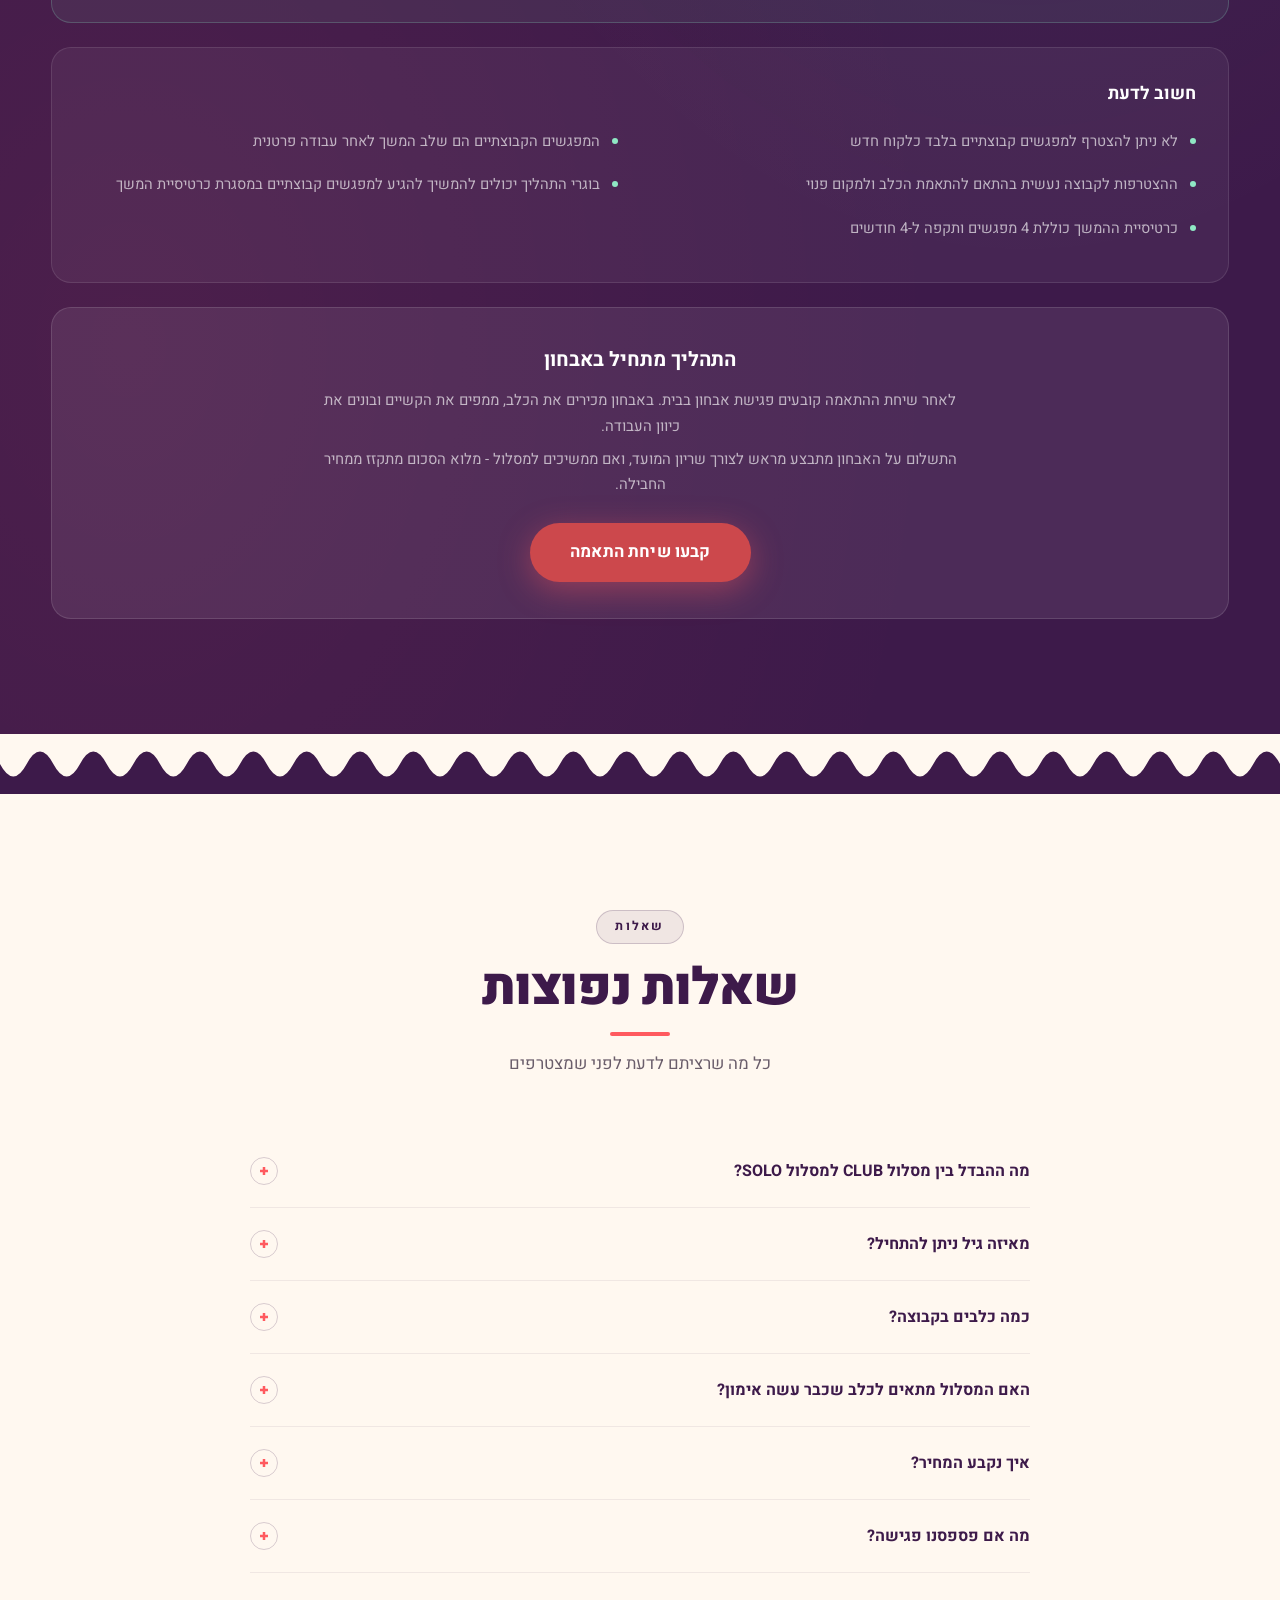
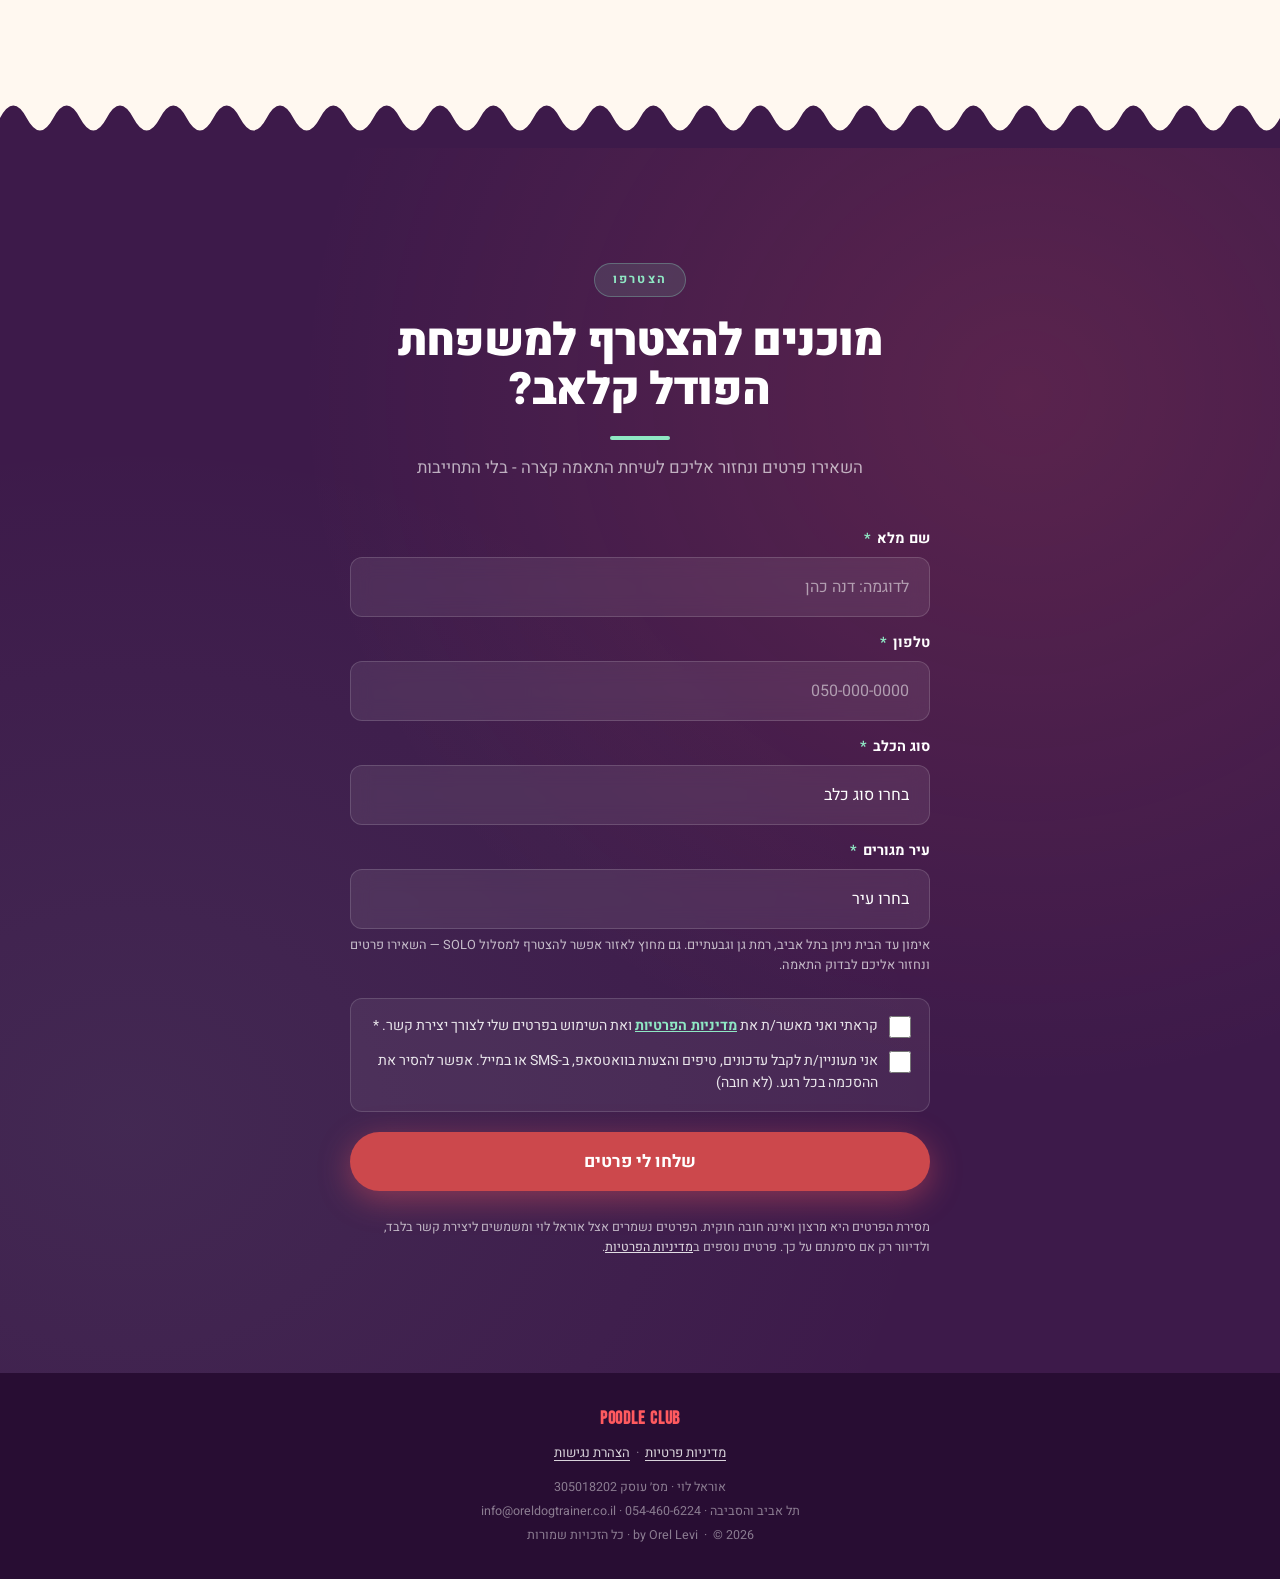
==== commit c978762c: "Add Meta pixel, Lead event and a city field The poodle campaign is optimised for OFFSITE_CONVERSIONS" ====
--- a/index.html
+++ b/index.html
@@ -9,6 +9,20 @@
   <link rel="preconnect" href="https://fonts.gstatic.com" crossorigin>
   <link href="https://fonts.googleapis.com/css2?family=Bebas+Neue&family=Heebo:wght@300;400;500;700;900&display=swap" rel="stylesheet">
   <link rel="stylesheet" href="a11y.css">
+  <!-- Meta Pixel Code -->
+  <script>
+  !function(f,b,e,v,n,t,s)
+  {if(f.fbq)return;n=f.fbq=function(){n.callMethod?
+  n.callMethod.apply(n,arguments):n.queue.push(arguments)};
+  if(!f._fbq)f._fbq=n;n.push=n;n.loaded=!0;n.version='2.0';
+  n.queue=[];t=b.createElement(e);t.async=!0;
+  t.src=v;s=b.getElementsByTagName(e)[0];
+  s.parentNode.insertBefore(t,s)}(window, document,'script',
+  'https://connect.facebook.net/en_US/fbevents.js');
+  fbq('init', '2182036655575688');
+  fbq('track', 'PageView');
+  </script>
+  <!-- End Meta Pixel Code -->
   <style>
     /* ─── Variables ──────────────────────────────────────────── */
     :root {
@@ -1197,6 +1211,8 @@
   </style>
 </head>
 <body>
+<noscript><img height="1" width="1" style="display:none" alt=""
+  src="https://www.facebook.com/tr?id=2182036655575688&ev=PageView&noscript=1"></noscript>
 
 <a class="skip-link" href="#main">דילוג לתוכן הראשי</a>
 
@@ -1892,6 +1908,18 @@
         </select>
         <span class="f-field-err" id="err-dog">נא לבחור סוג כלב</span>
       </div>
+      <div class="f-field" id="field-city">
+        <label class="f-label" for="f-city">עיר מגורים <span class="f-req" aria-hidden="true">*</span></label>
+        <select id="f-city" name="city" required aria-required="true" aria-describedby="err-city city-hint">
+          <option value="" disabled selected>בחרו עיר</option>
+          <option value="tel-aviv">תל אביב-יפו</option>
+          <option value="ramat-gan">רמת גן</option>
+          <option value="givatayim">גבעתיים</option>
+          <option value="other">עיר אחרת</option>
+        </select>
+        <span class="f-field-err" id="err-city">נא לבחור עיר מגורים</span>
+        <span class="f-hint" id="city-hint" hidden>אימון עד הבית ניתן בתל אביב, רמת גן וגבעתיים. גם מחוץ לאזור אפשר להצטרף למסלול SOLO — השאירו פרטים ונחזור אליכם לבדוק התאמה.</span>
+      </div>
 
       <div class="f-consents">
         <div class="f-field" id="field-privacy">
@@ -2099,10 +2127,10 @@
   const WEBHOOK = 'https://hook.us2.make.com/1008gef18vuksep1csa1ekq1thbdpfua';
   // Bump this whenever the consent wording changes, so a stored consent can be
   // tied back to the exact text the person agreed to.
-  const CONSENT_VERSION = '2026-08-09';
+  const CONSENT_VERSION = '2026-08-11';
 
   const form   = document.getElementById('contact-form');
-  const formEl = { name: 'f-name', phone: 'f-phone', dog: 'f-dog', privacy: 'f-privacy' };
+  const formEl = { name: 'f-name', phone: 'f-phone', dog: 'f-dog', city: 'f-city', privacy: 'f-privacy' };
 
   function setFieldError(inputId, on) {
     const input = document.getElementById(inputId);
@@ -2116,24 +2144,54 @@
     const name    = document.getElementById('f-name');
     const phone   = document.getElementById('f-phone');
     const dog     = document.getElementById('f-dog');
+    const city    = document.getElementById('f-city');
     const privacy = document.getElementById('f-privacy');
 
     const nameOk    = name.value.trim().length >= 2;
     const phoneOk   = /^[0-9+\-\s()]{9,15}$/.test(phone.value.trim());
     const dogOk     = !!dog.value;
+    const cityOk    = !!city.value;
     const privacyOk = privacy.checked;
 
     setFieldError('f-name', !nameOk);       if (!nameOk)    bad.push(name);
     setFieldError('f-phone', !phoneOk);     if (!phoneOk)   bad.push(phone);
     setFieldError('f-dog', !dogOk);         if (!dogOk)     bad.push(dog);
+    setFieldError('f-city', !cityOk);       if (!cityOk)    bad.push(city);
     setFieldError('f-privacy', !privacyOk); if (!privacyOk) bad.push(privacy);
     return bad;
   }
 
-  [formEl.name, formEl.phone, formEl.dog, formEl.privacy].forEach(id => {
+  [formEl.name, formEl.phone, formEl.dog, formEl.city, formEl.privacy].forEach(id => {
     const el = document.getElementById(id);
     el.addEventListener('change', () => { if (el.closest('.f-field').classList.contains('has-error')) validate(); });
   });
+
+  // The service area. Someone outside it can still submit — the SOLO track is
+  // sold to them explicitly — but their submission is not reported to Meta as a
+  // Lead, so the campaign optimises only on people we can actually serve.
+  const IN_AREA = ['tel-aviv', 'ramat-gan', 'givatayim'];
+  const PIXEL_ID = '2182036655575688';
+
+  const cityEl = document.getElementById('f-city');
+  const cityHint = document.getElementById('city-hint');
+  cityEl.addEventListener('change', () => { cityHint.hidden = cityEl.value !== 'other'; });
+
+  function fireQualifiedLead(phone, name) {
+    if (typeof fbq !== 'function') return;
+    // Advanced Matching. The form has no email, so phone + first name + city
+    // are what we can offer. Meta hashes these in the browser (SHA-256).
+    const digits = phone.replace(/\D/g, '');
+    fbq('init', PIXEL_ID, {
+      ph: digits.replace(/^0/, '972'),
+      fn: name.trim().split(/\s+/)[0].toLowerCase(),
+      ct: cityEl.value.replace(/-/g, '')
+    });
+    fbq('track', 'Lead', {
+      content_name: 'poodle-home-training-lead',
+      value: 50,
+      currency: 'ILS'
+    });
+  }
 
   form.addEventListener('submit', async e => {
     e.preventDefault();
@@ -2160,6 +2218,7 @@
           name:     document.getElementById('f-name').value.trim(),
           phone:    document.getElementById('f-phone').value.trim(),
           dog_type: document.getElementById('f-dog').value,
+          city:     document.getElementById('f-city').value,
           source:   'poodle_club',
           ts:       new Date().toISOString(),
           // consent record — needed to prove what was agreed and when
@@ -2169,6 +2228,11 @@
           consent_ts:        new Date().toISOString()
         }) });
       if (!r.ok) throw new Error();
+      // qualified leads only: past validation, past the honeypot, server said 200
+      if (IN_AREA.includes(document.getElementById('f-city').value)) {
+        fireQualifiedLead(document.getElementById('f-phone').value,
+                          document.getElementById('f-name').value);
+      }
       form.innerHTML = '<div class="f-success" role="status" tabindex="-1" id="f-done">' +
         '<div style="font-size:2.5rem;margin-bottom:14px" aria-hidden="true">\uD83D\uDC29</div>' +
         '<h3>תודה! קיבלנו את הפרטים</h3>' +
@@ -2438,5 +2502,6 @@
 </script>
 
 <script src="a11y.js" defer></script>
+<script src="cookie-notice.js" defer></script>
 </body>
 </html>
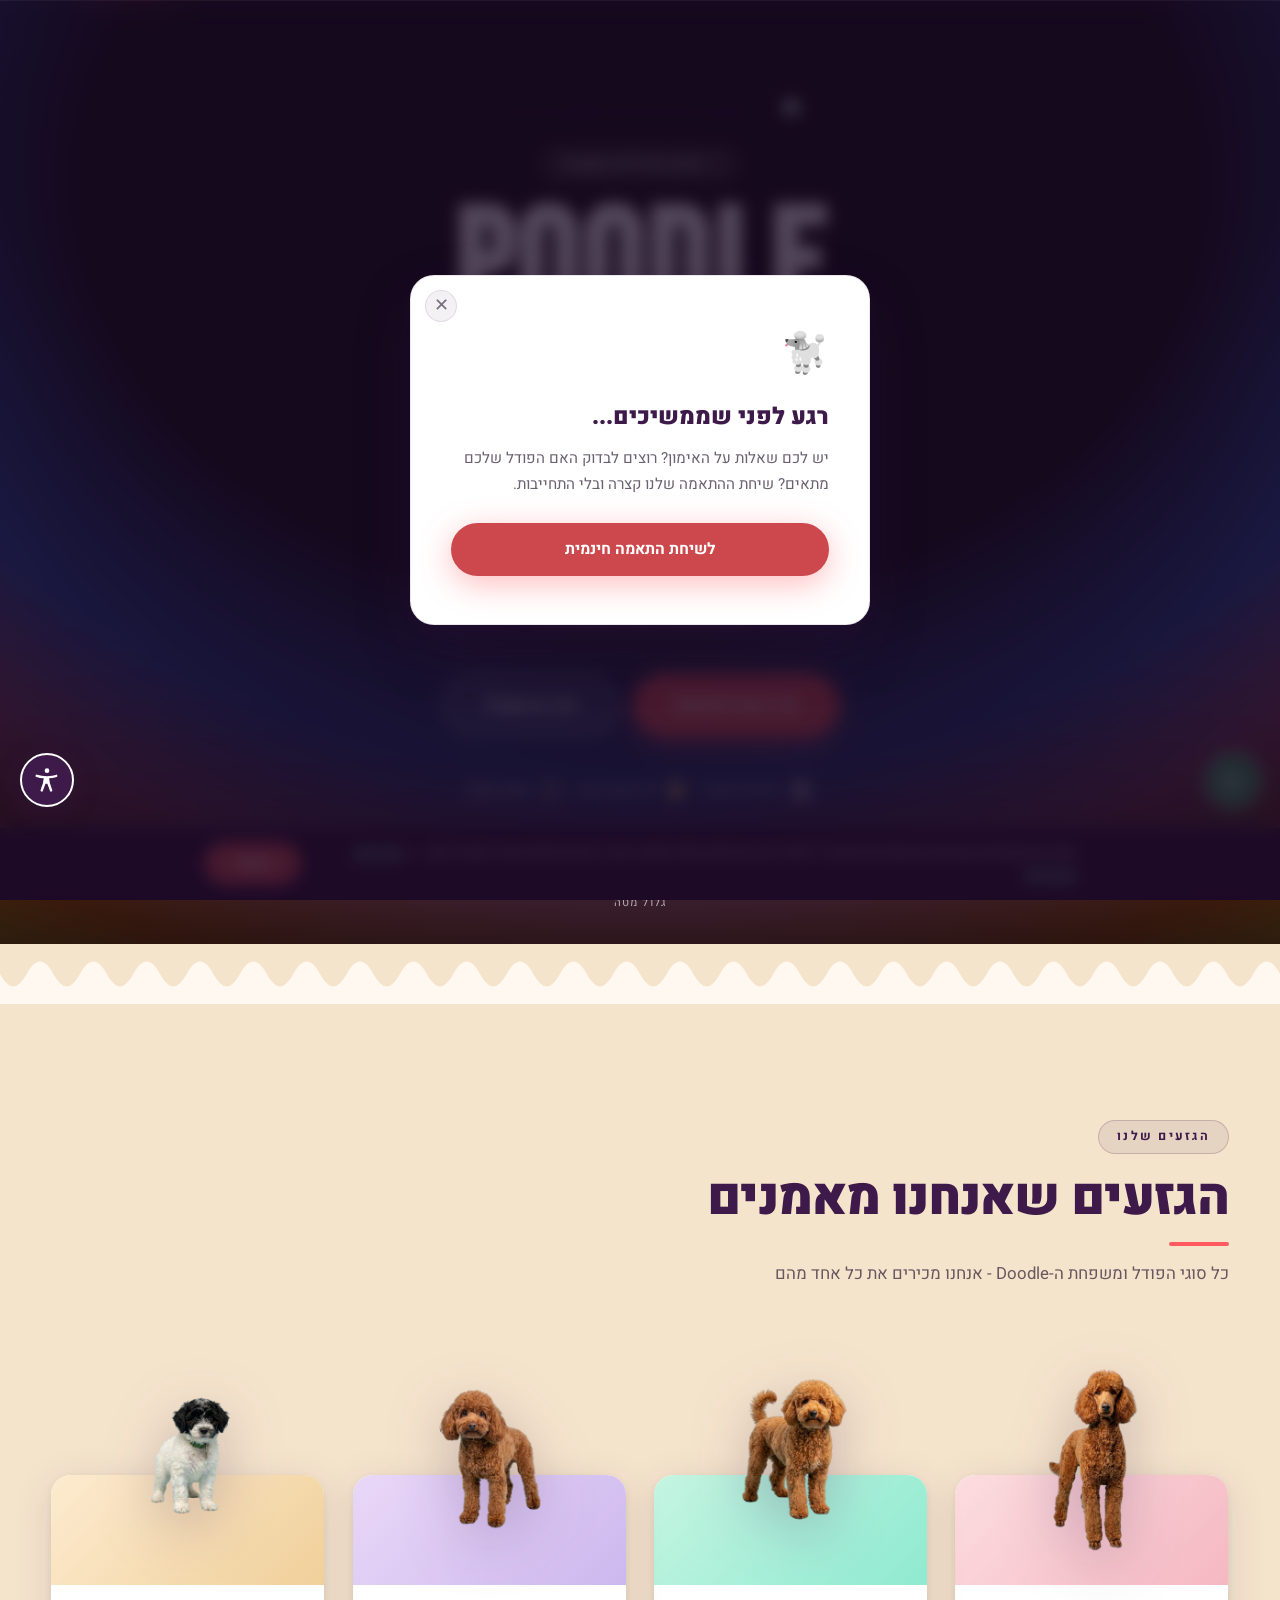
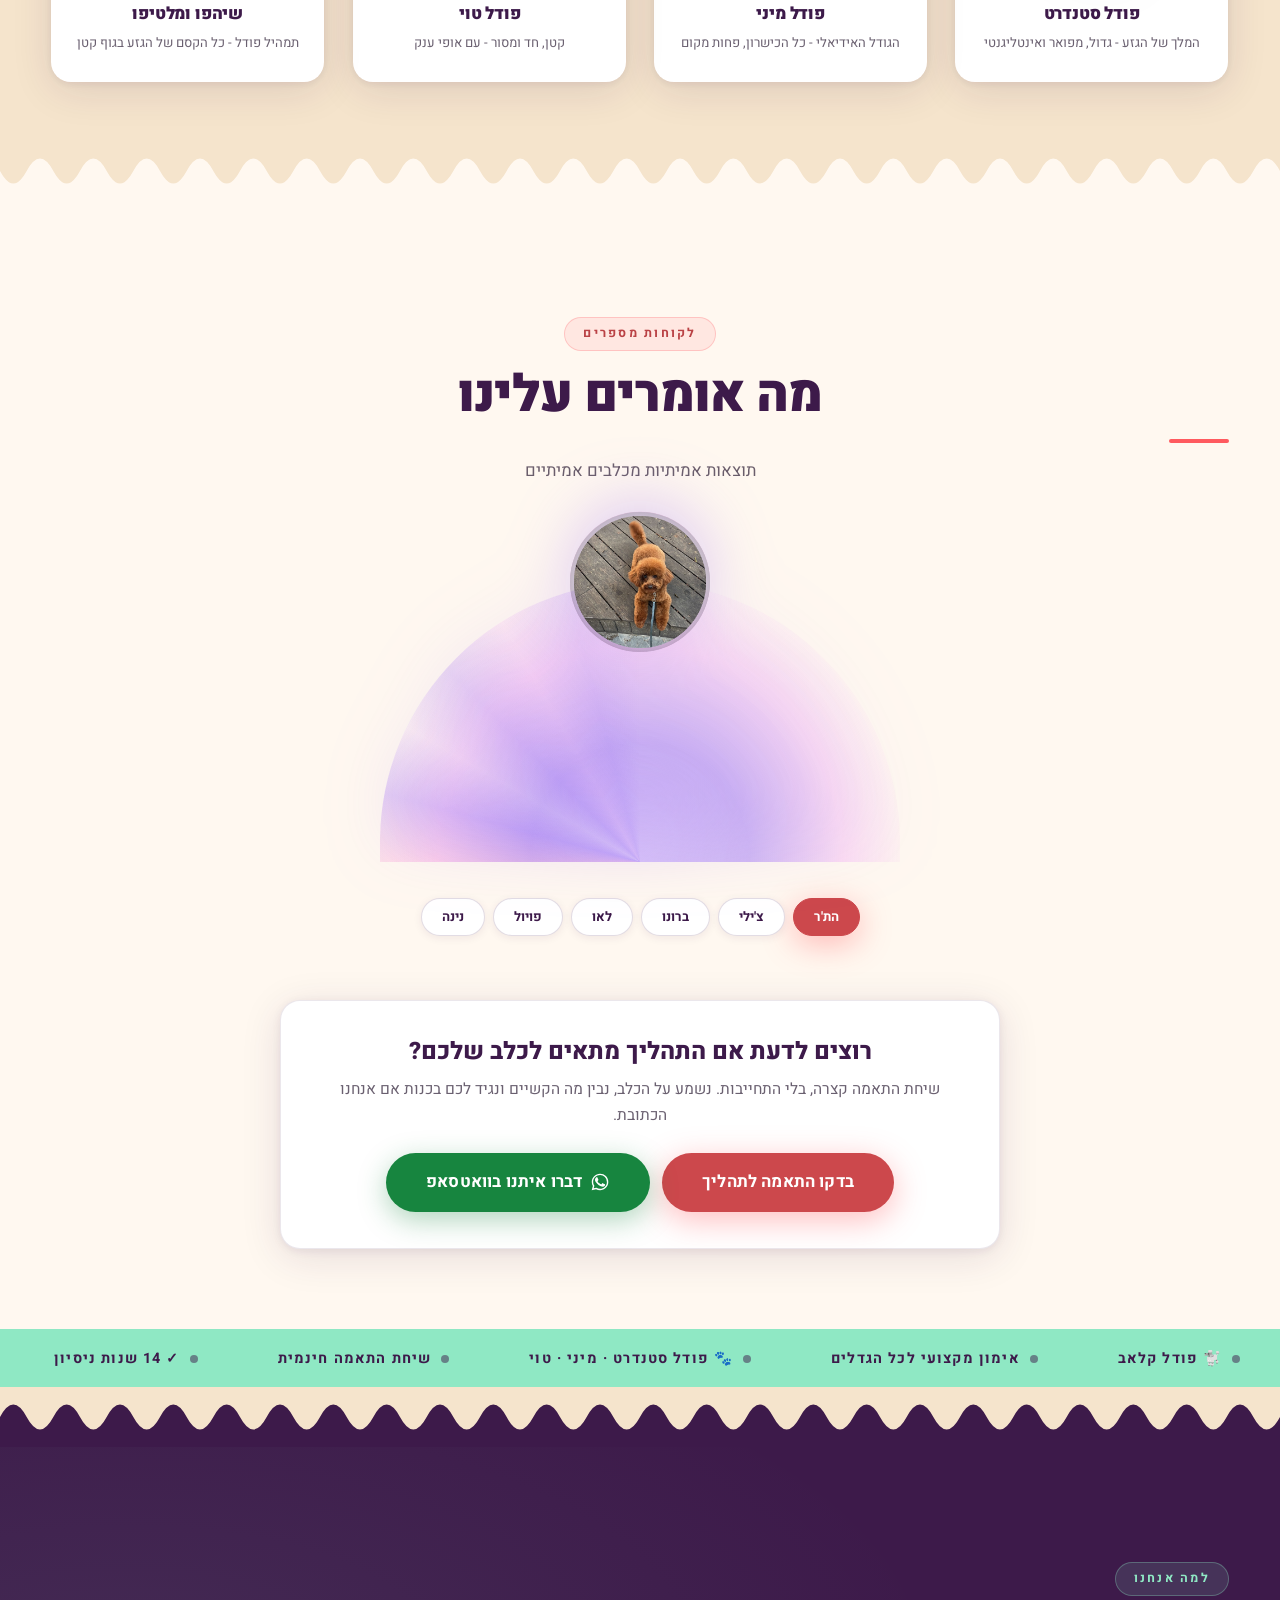
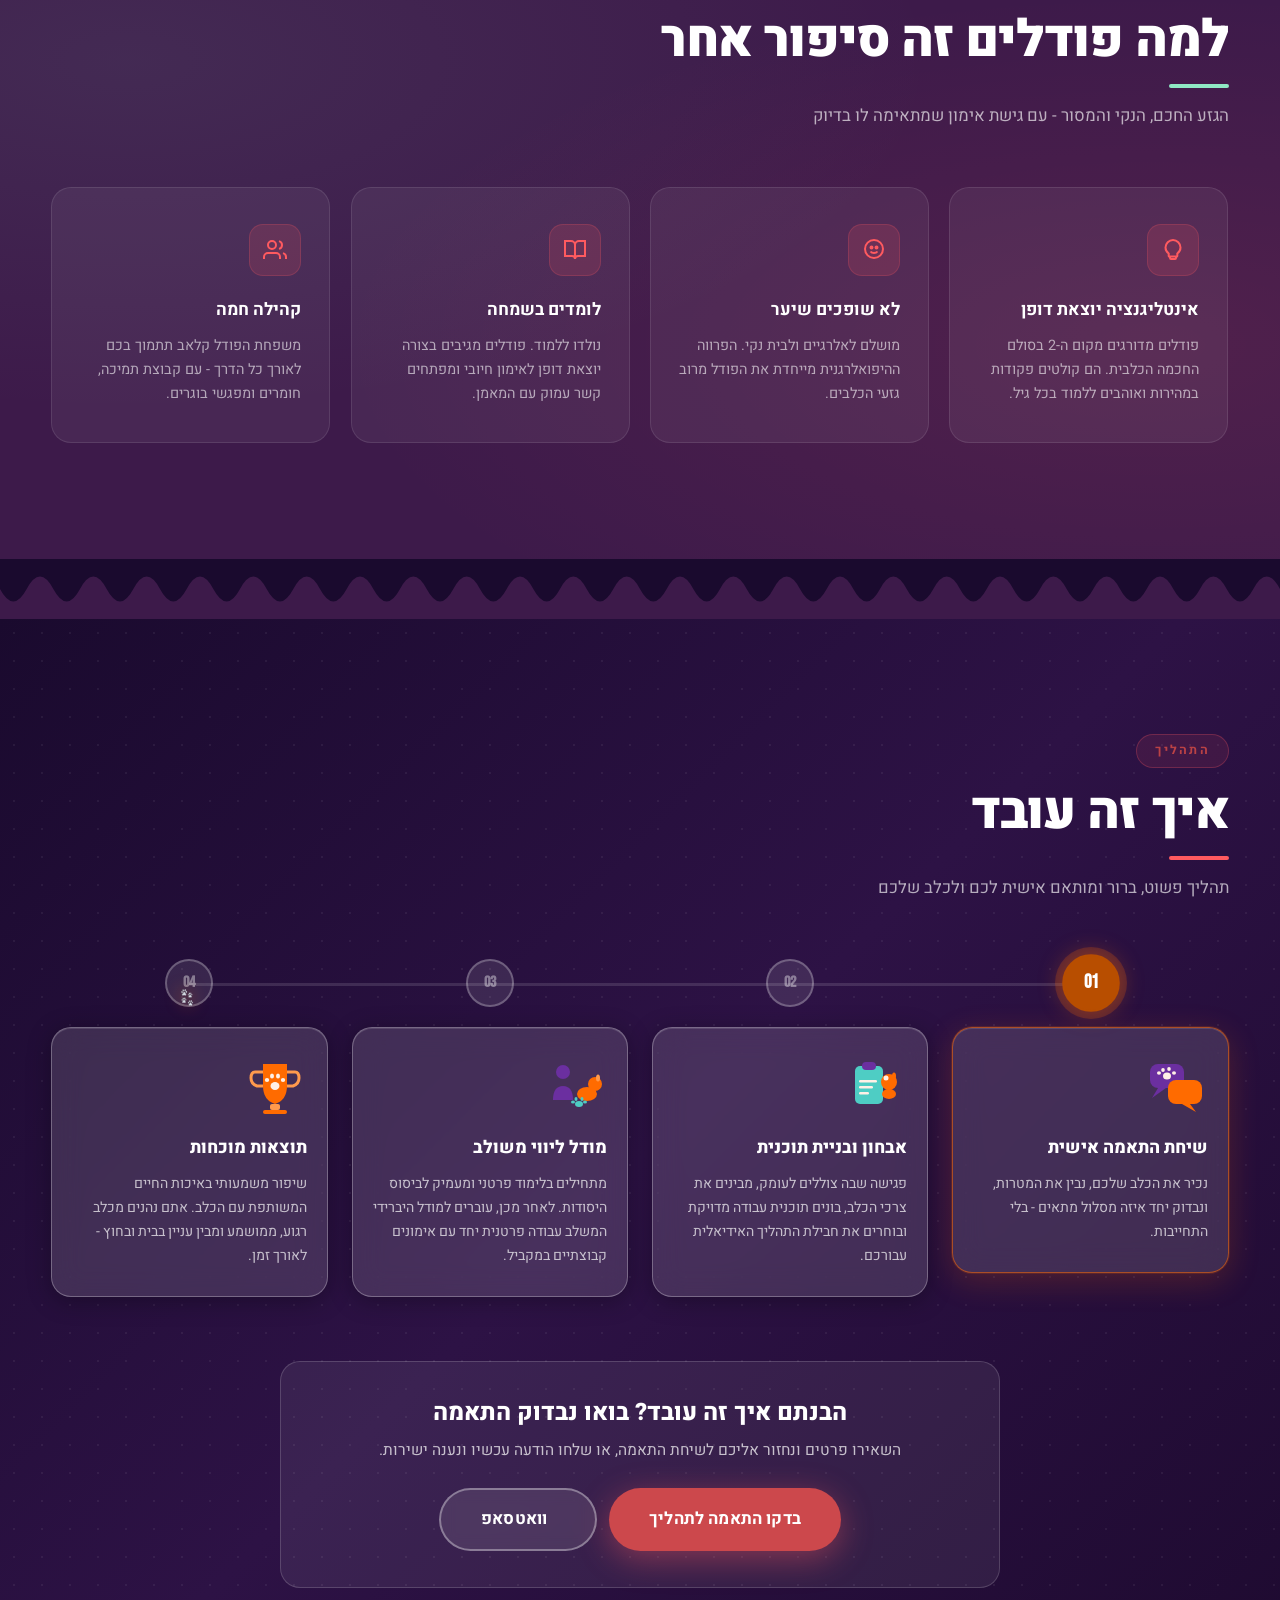
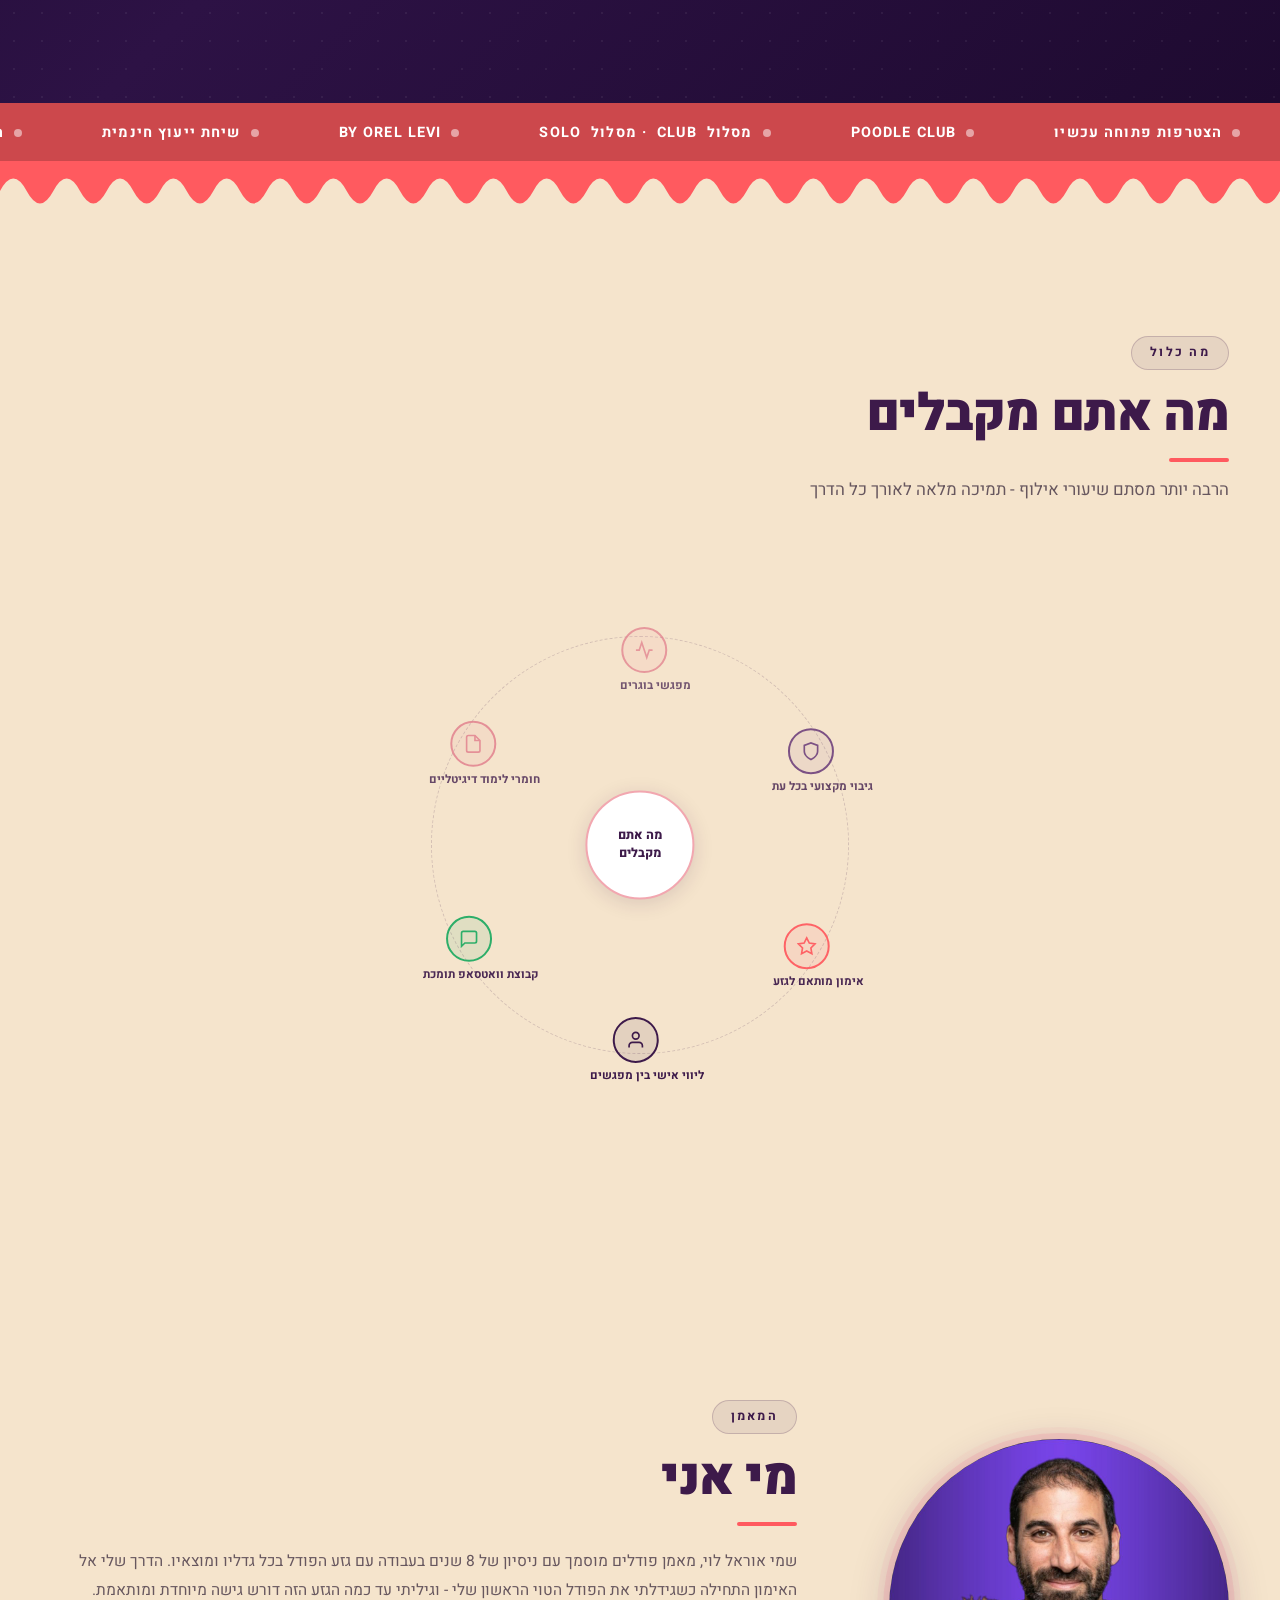
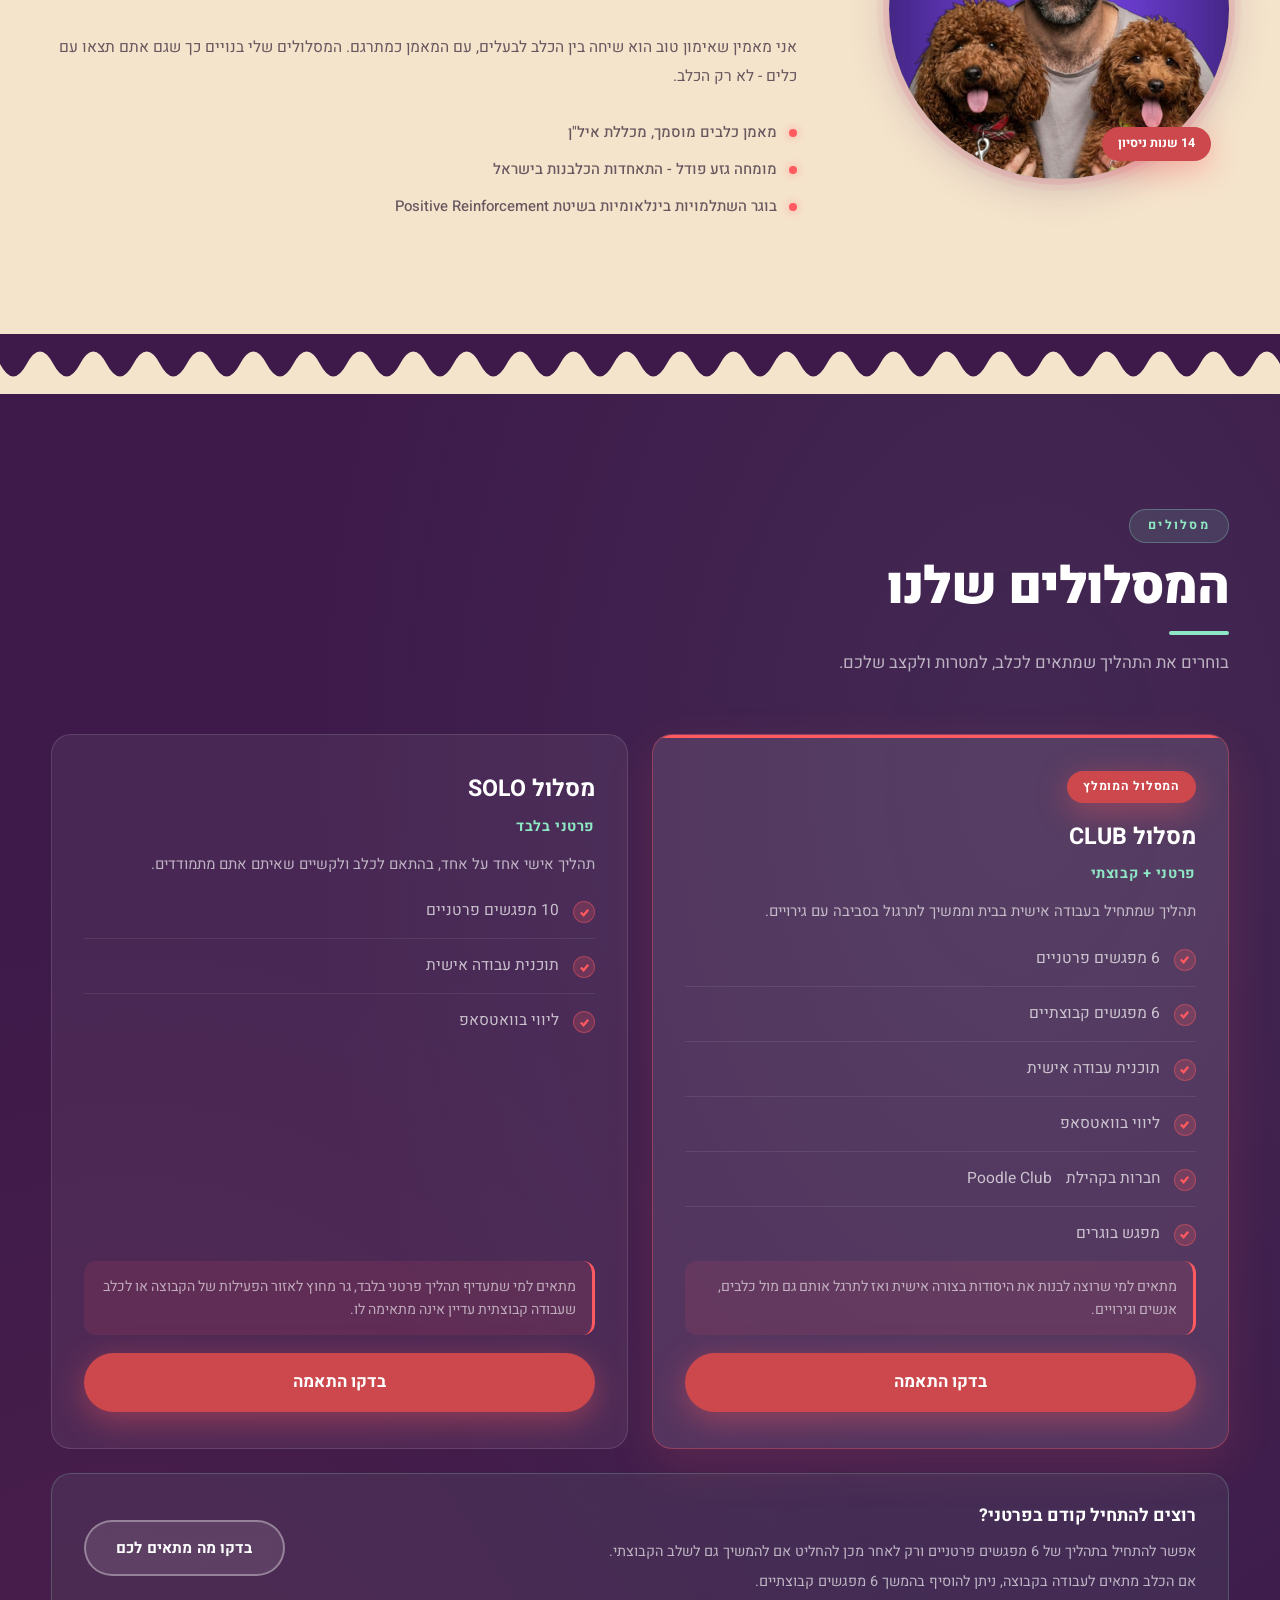
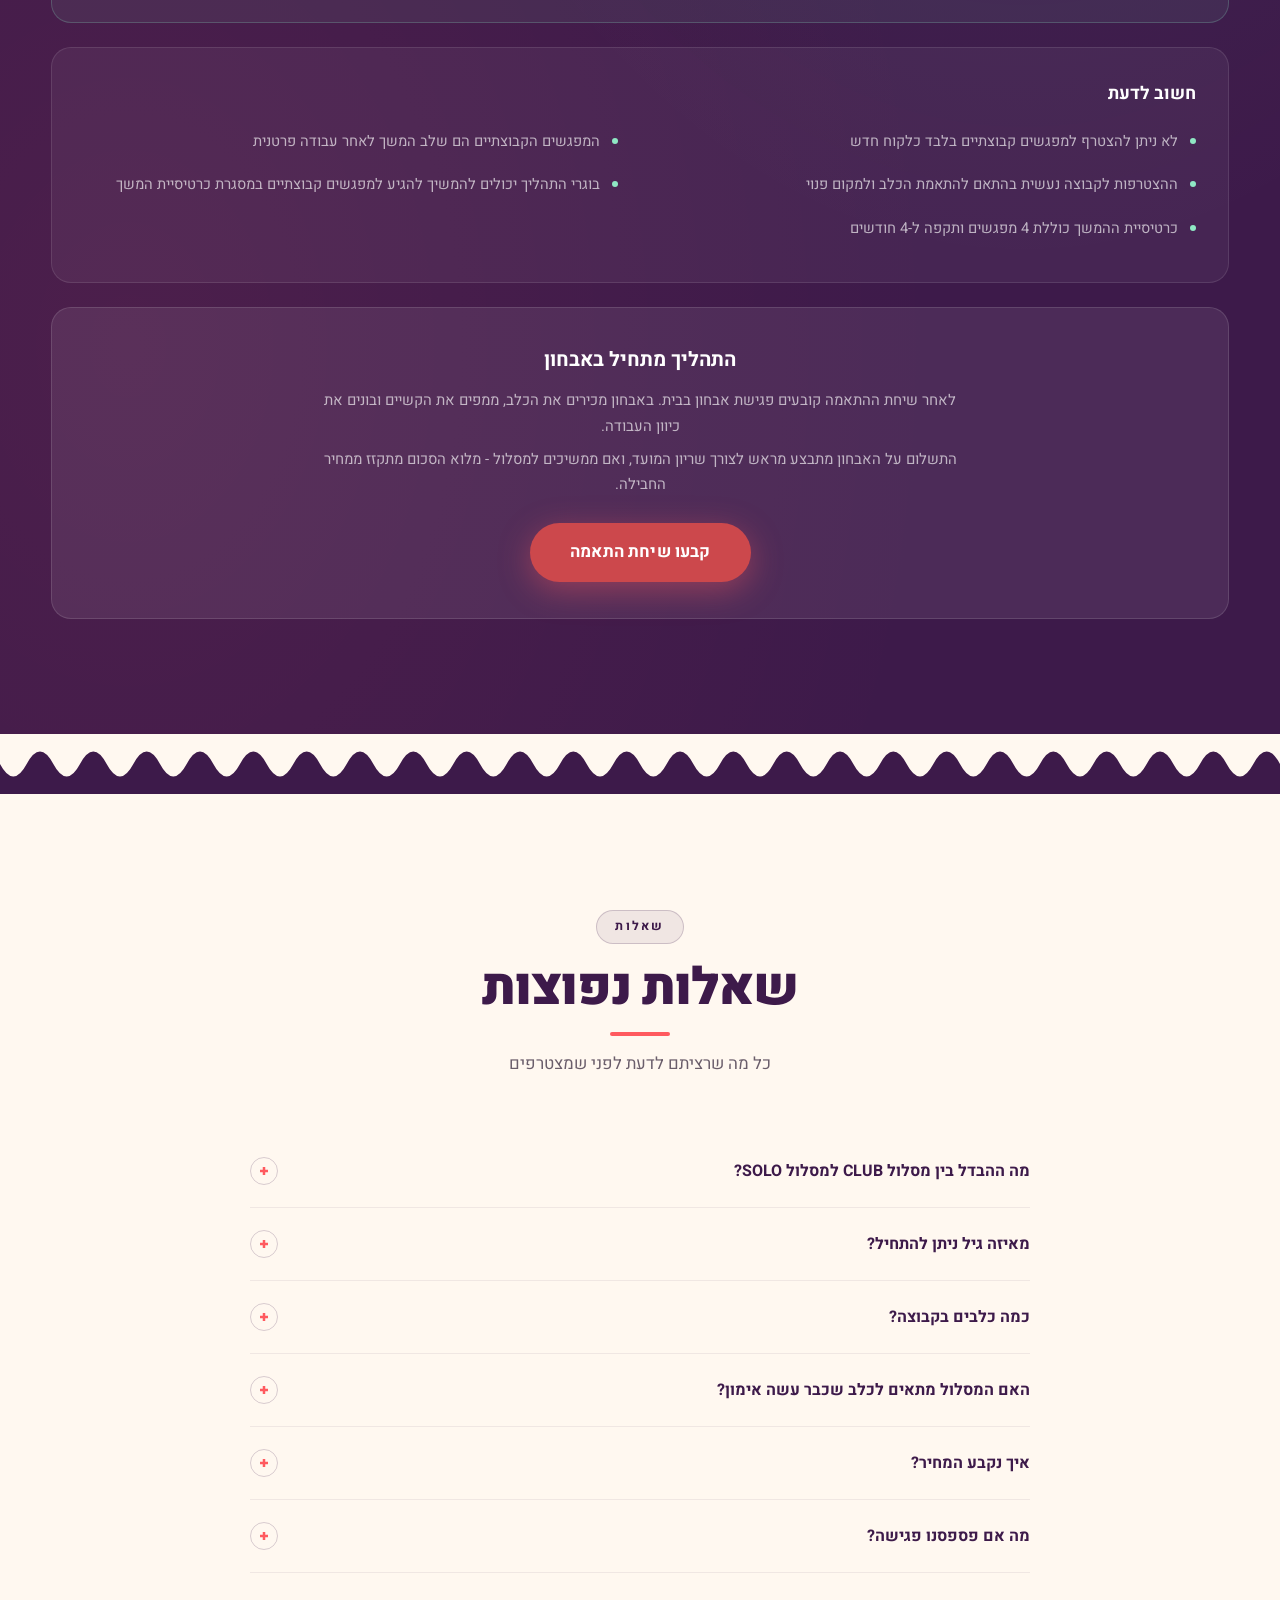
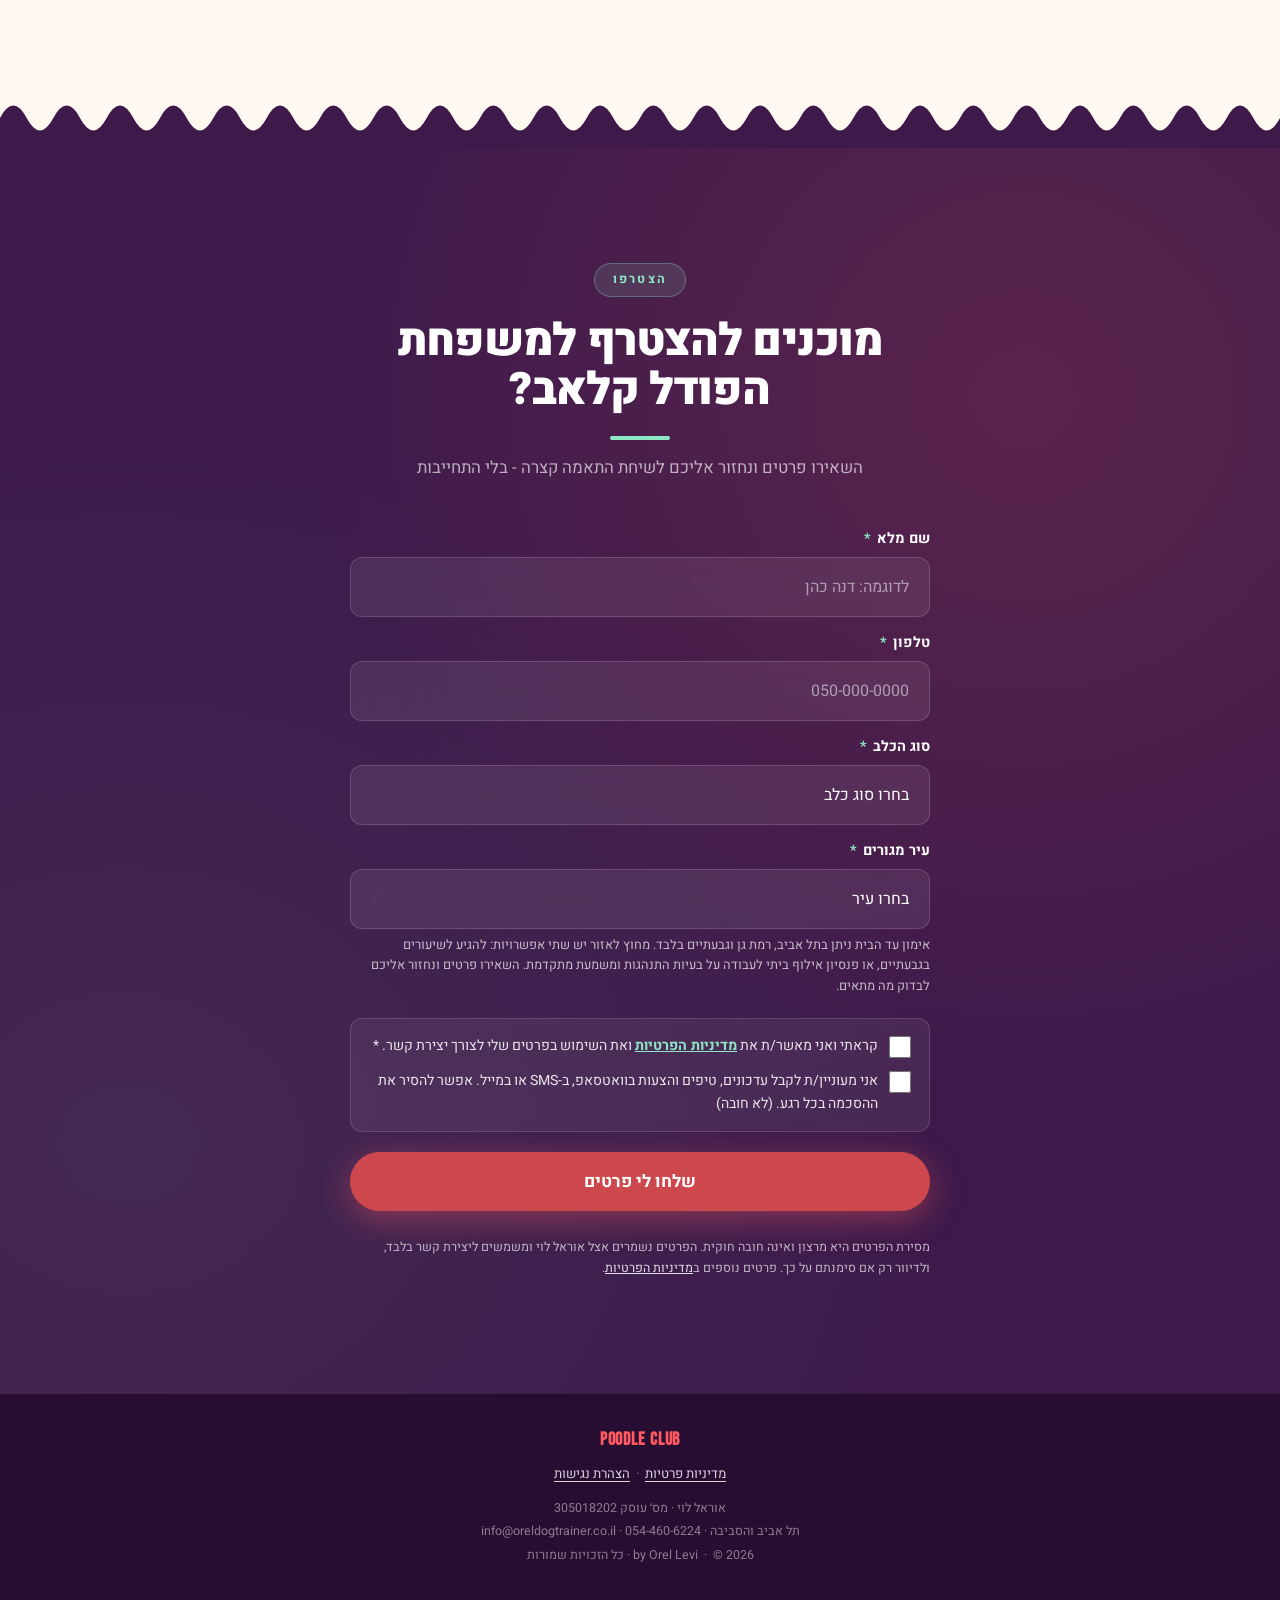
==== commit e00355b6: "Fix the out-of-area message — SOLO was the wrong answer The hint shown when someone picks "other cit" ====
--- a/index.html
+++ b/index.html
@@ -1918,7 +1918,7 @@
           <option value="other">עיר אחרת</option>
         </select>
         <span class="f-field-err" id="err-city">נא לבחור עיר מגורים</span>
-        <span class="f-hint" id="city-hint" hidden>אימון עד הבית ניתן בתל אביב, רמת גן וגבעתיים. גם מחוץ לאזור אפשר להצטרף למסלול SOLO — השאירו פרטים ונחזור אליכם לבדוק התאמה.</span>
+        <span class="f-hint" id="city-hint" hidden>אימון עד הבית ניתן בתל אביב, רמת גן וגבעתיים בלבד. מחוץ לאזור יש שתי אפשרויות: להגיע לשיעורים בגבעתיים, או פנסיון אילוף ביתי לעבודה על בעיות התנהגות ומשמעת מתקדמת. השאירו פרטים ונחזור אליכם לבדוק מה מתאים.</span>
       </div>
 
       <div class="f-consents">
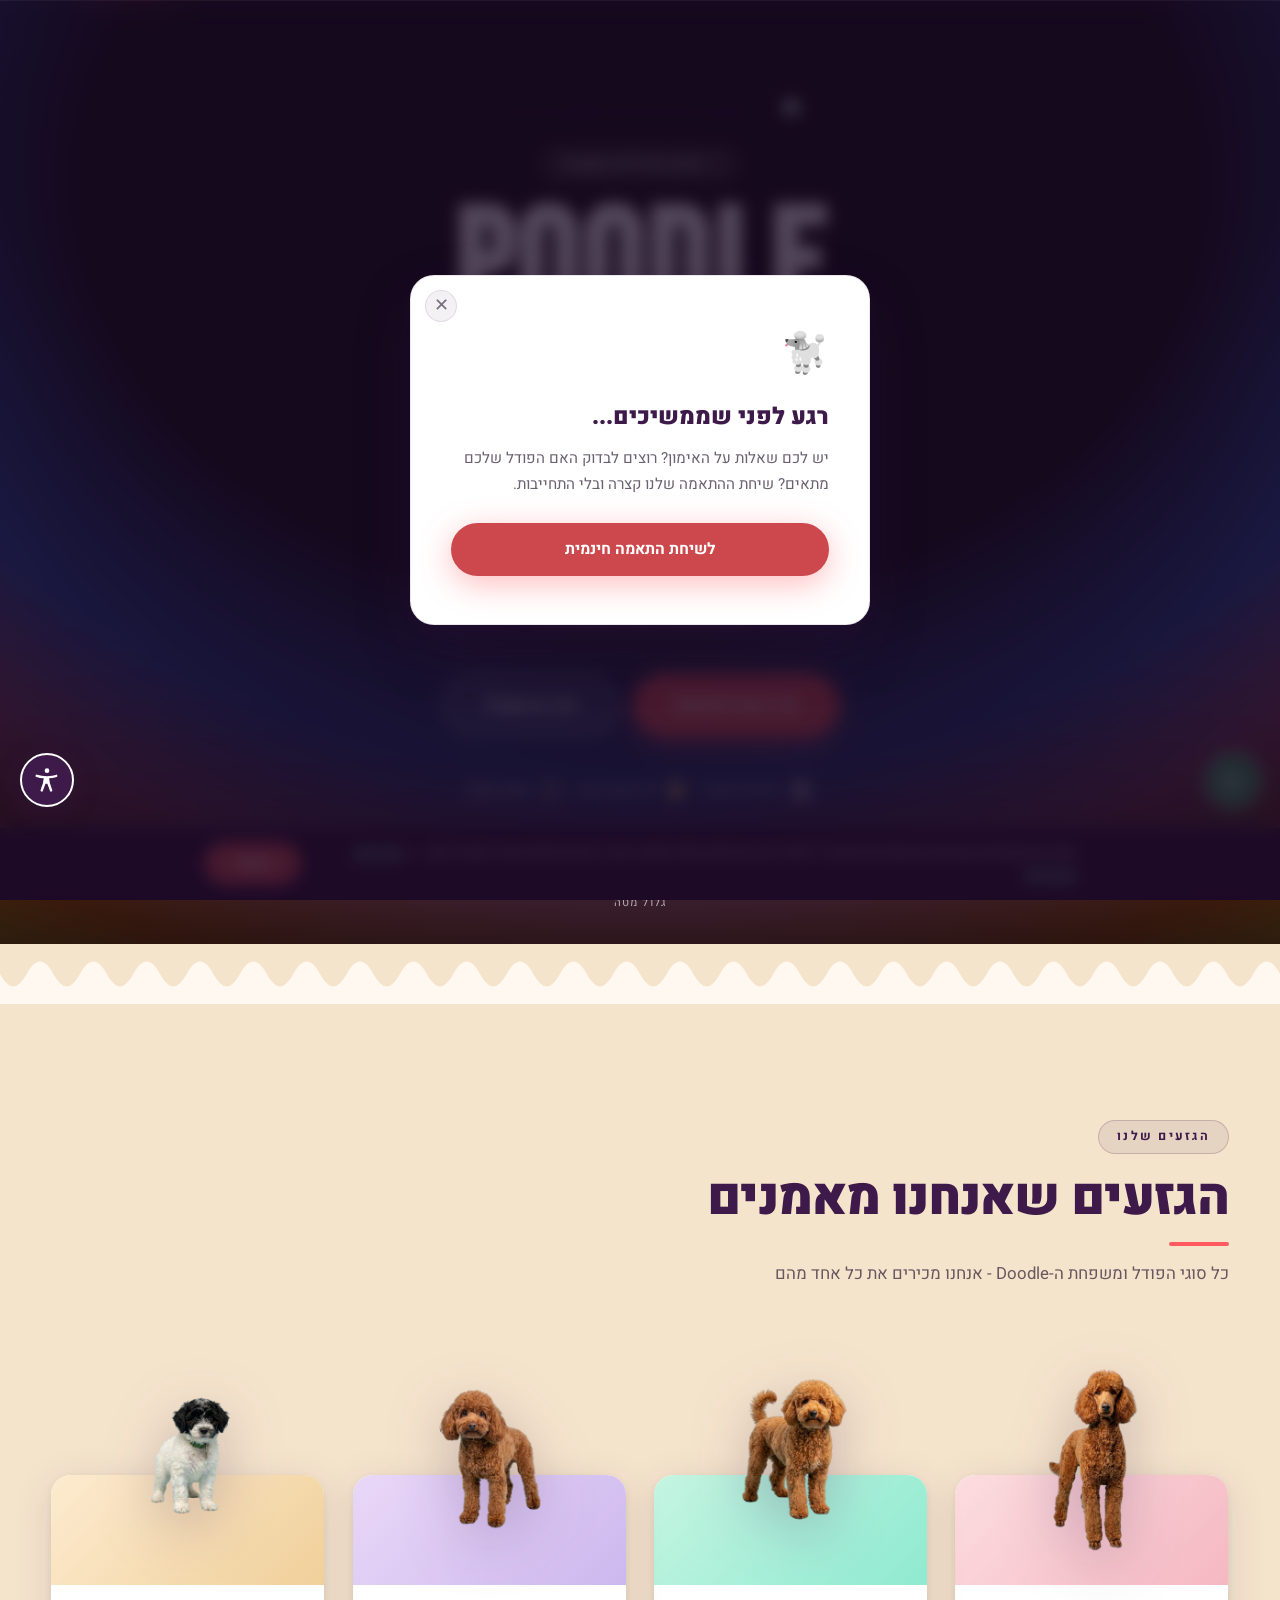
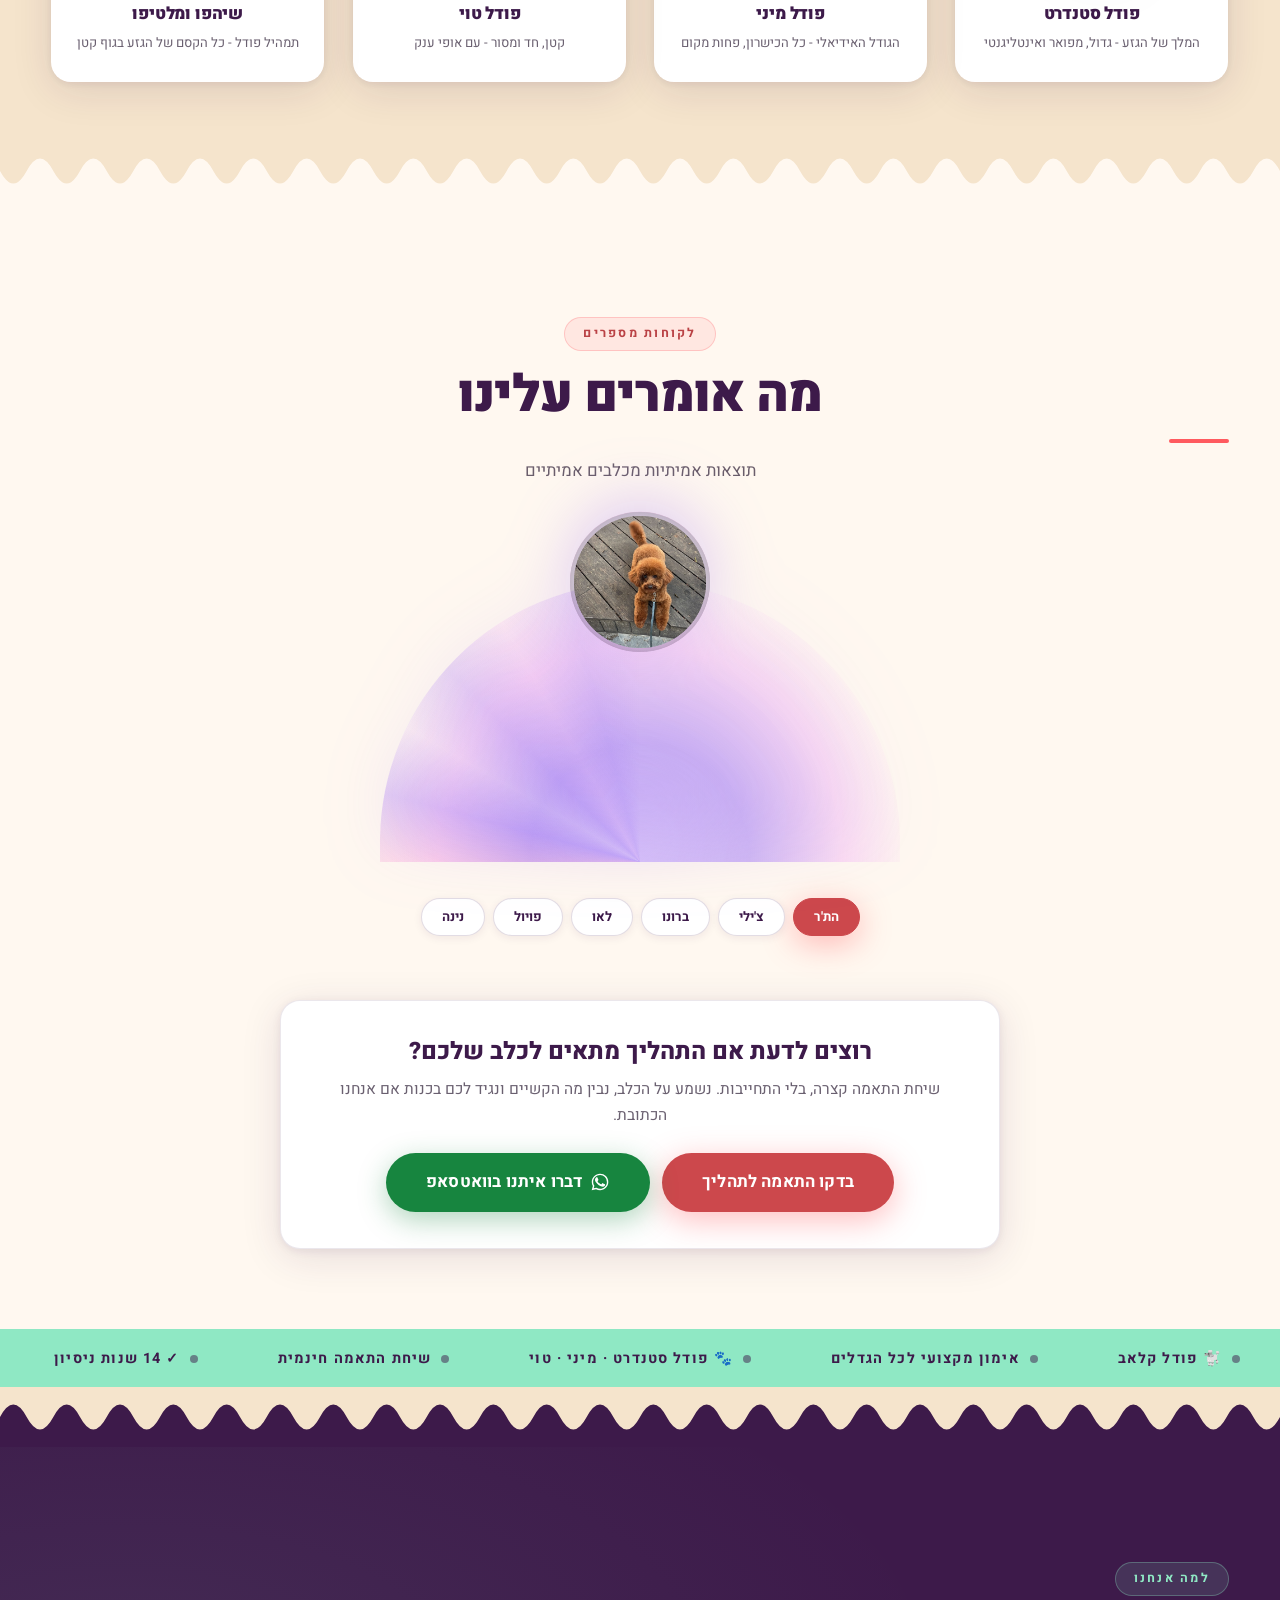
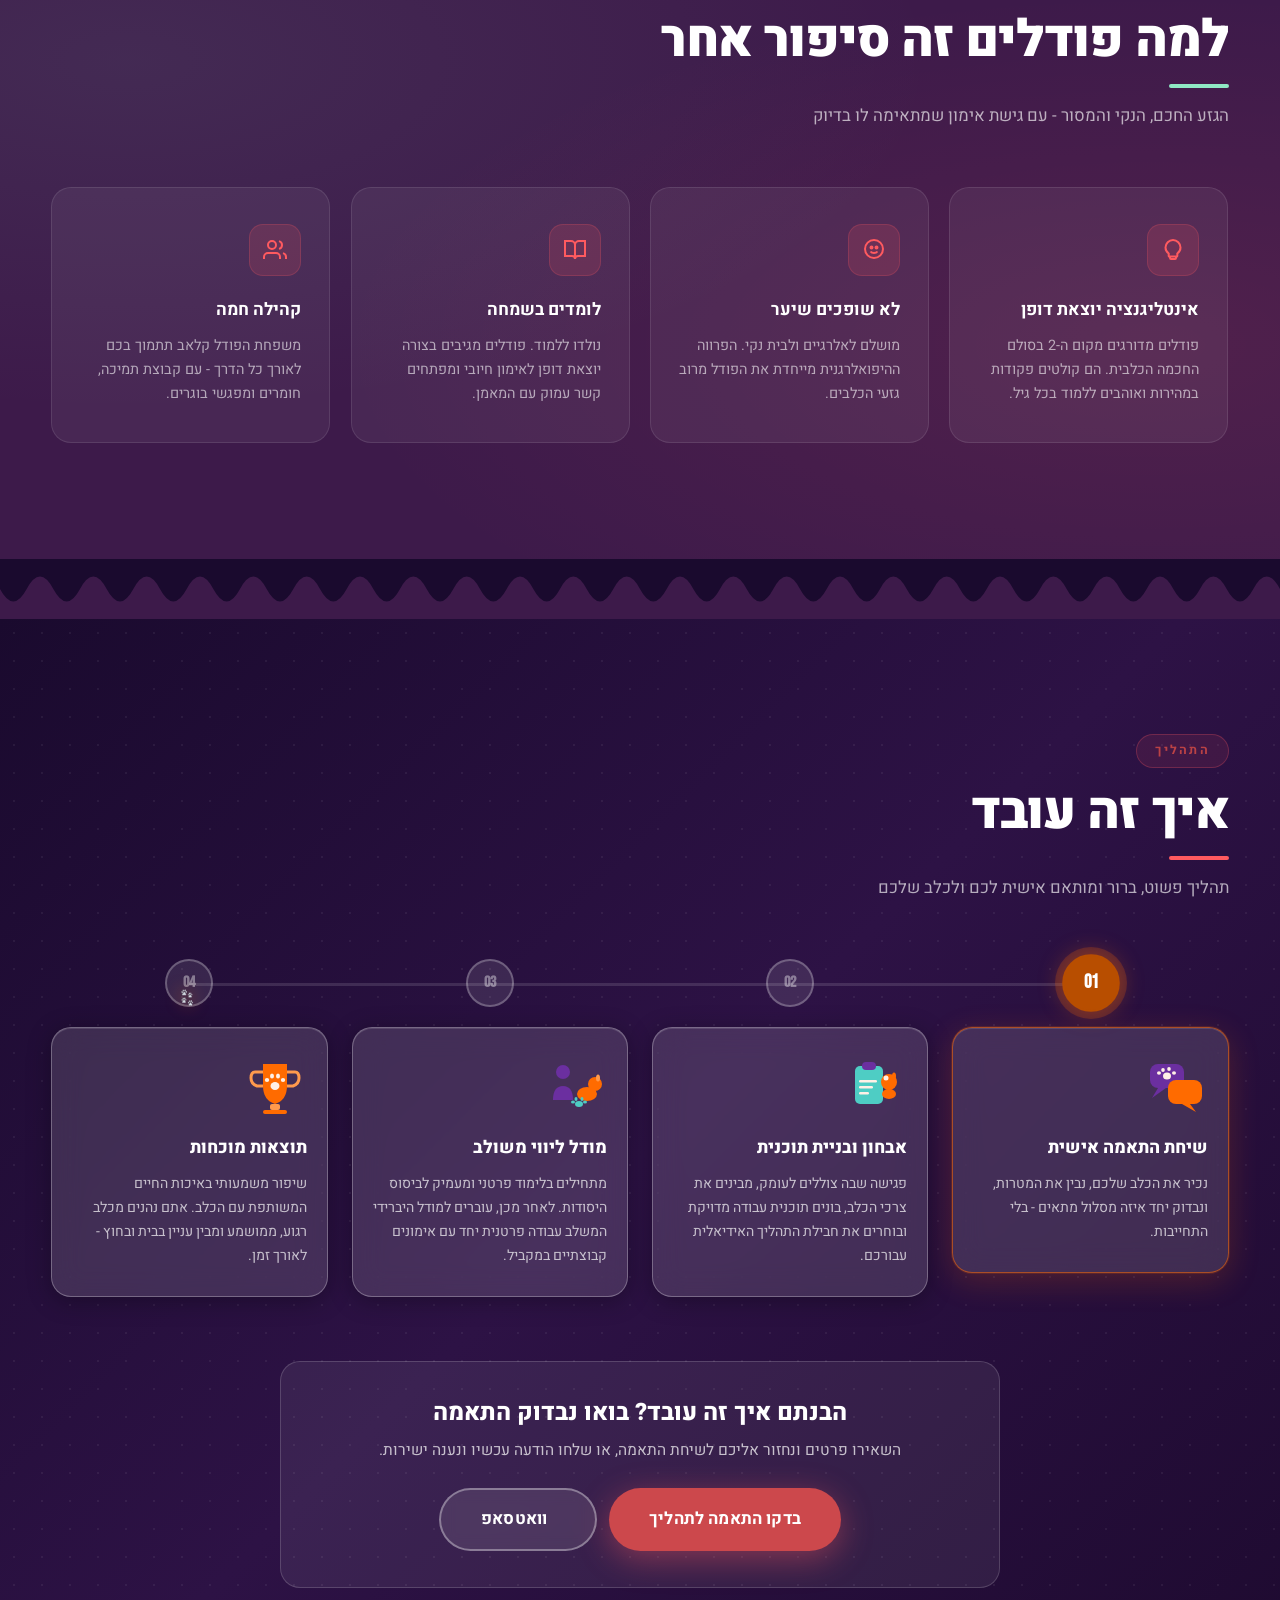
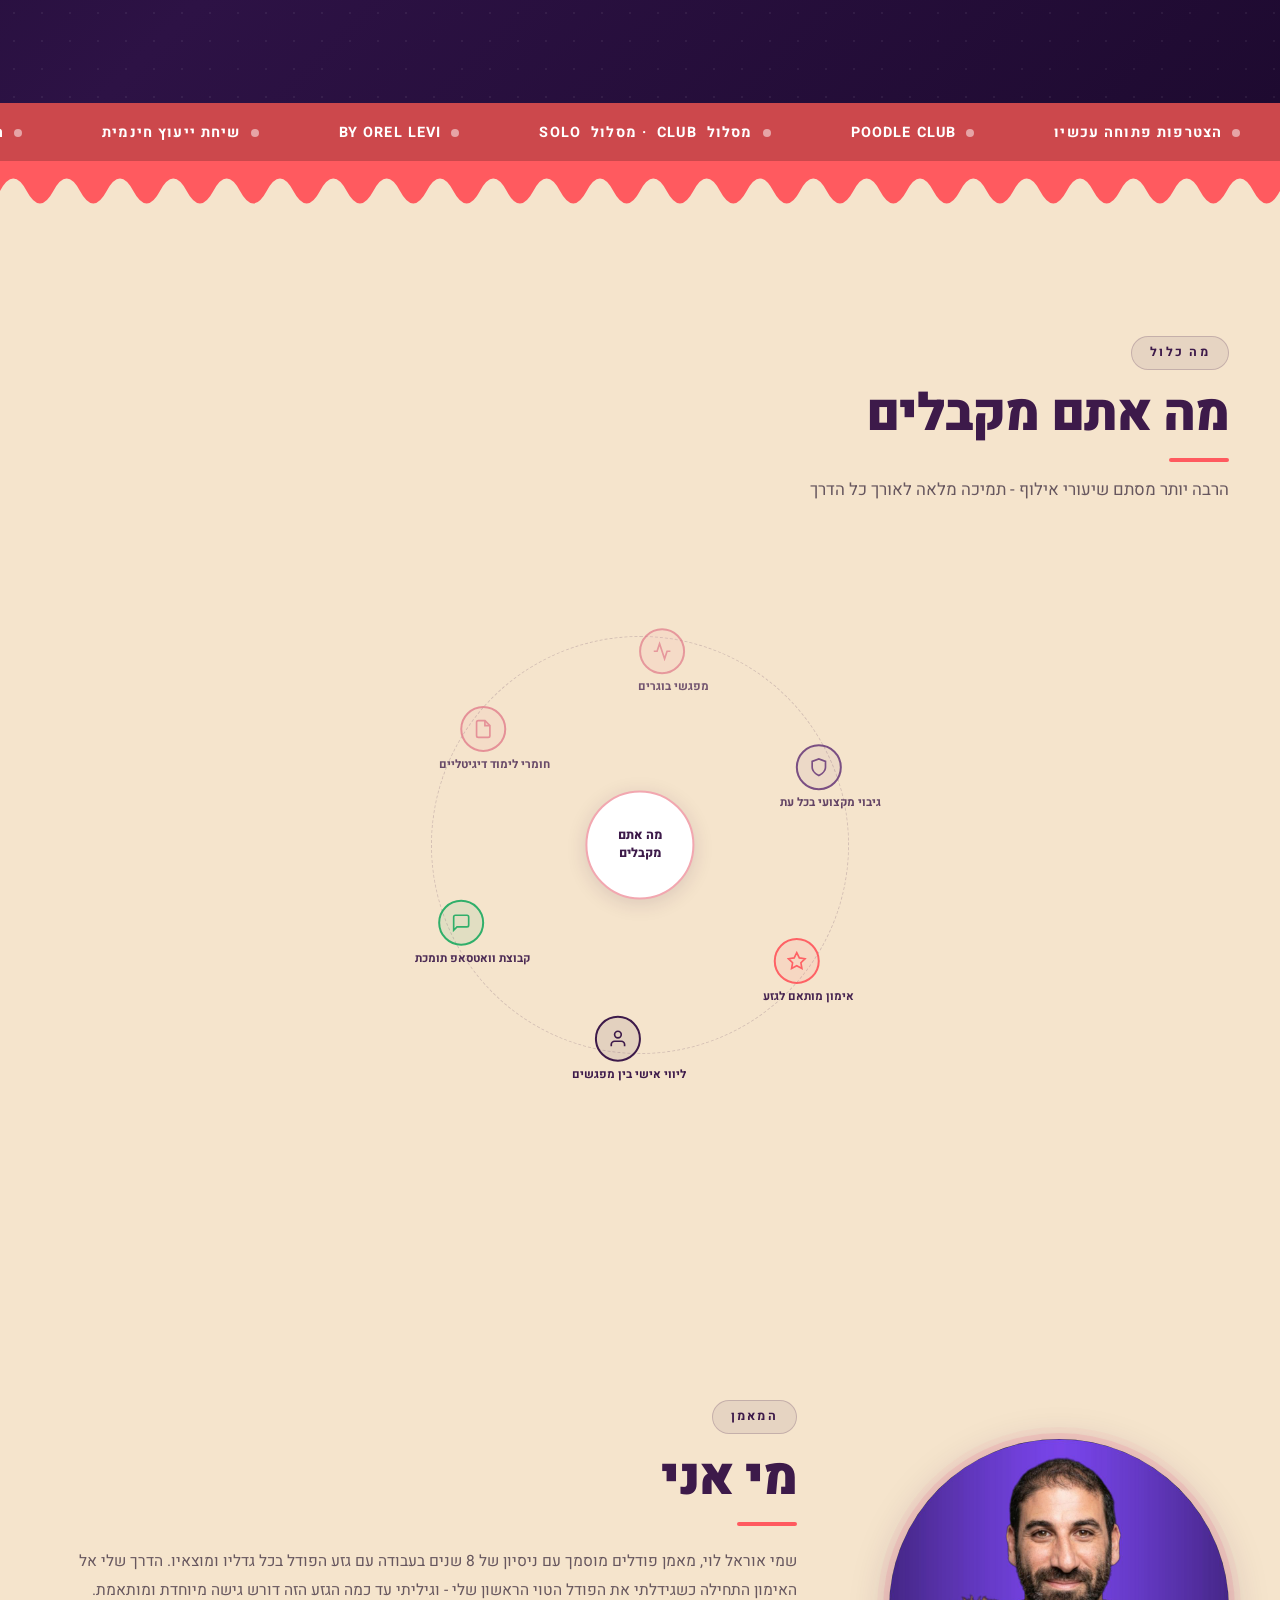
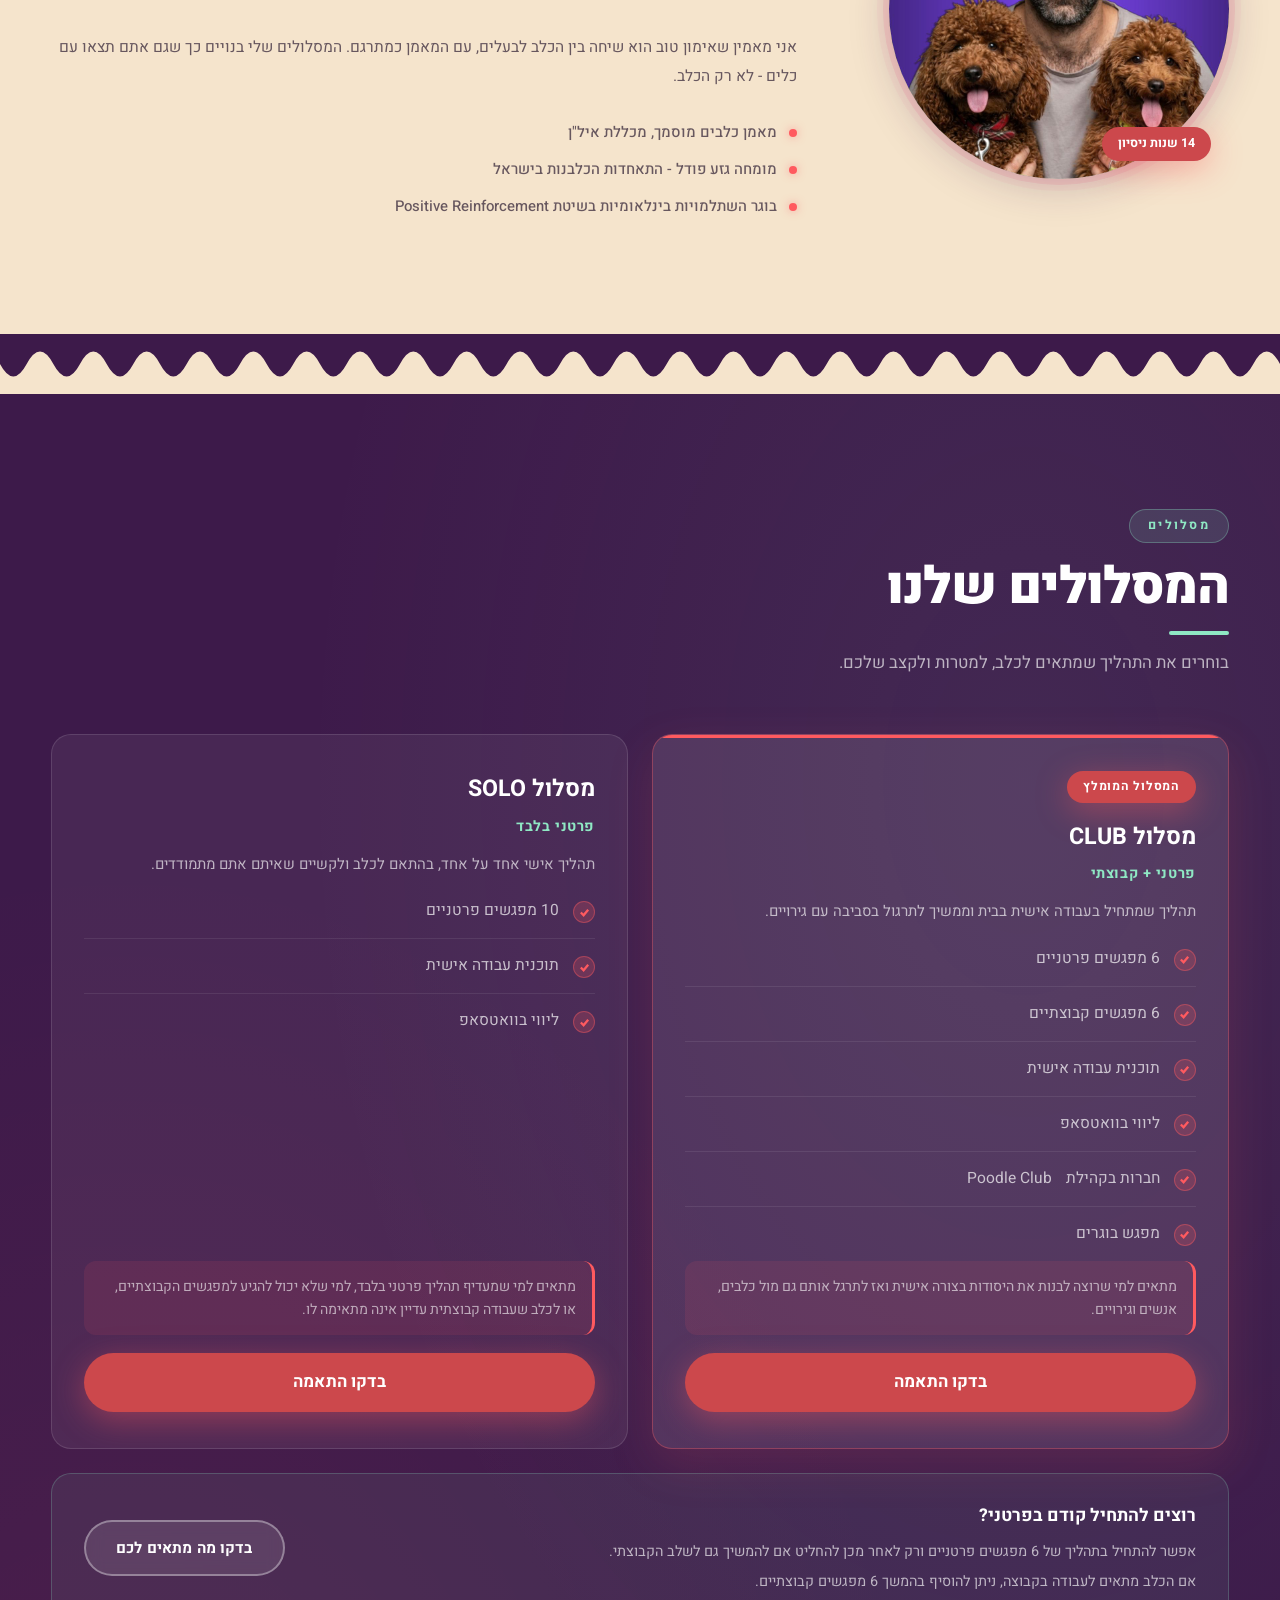
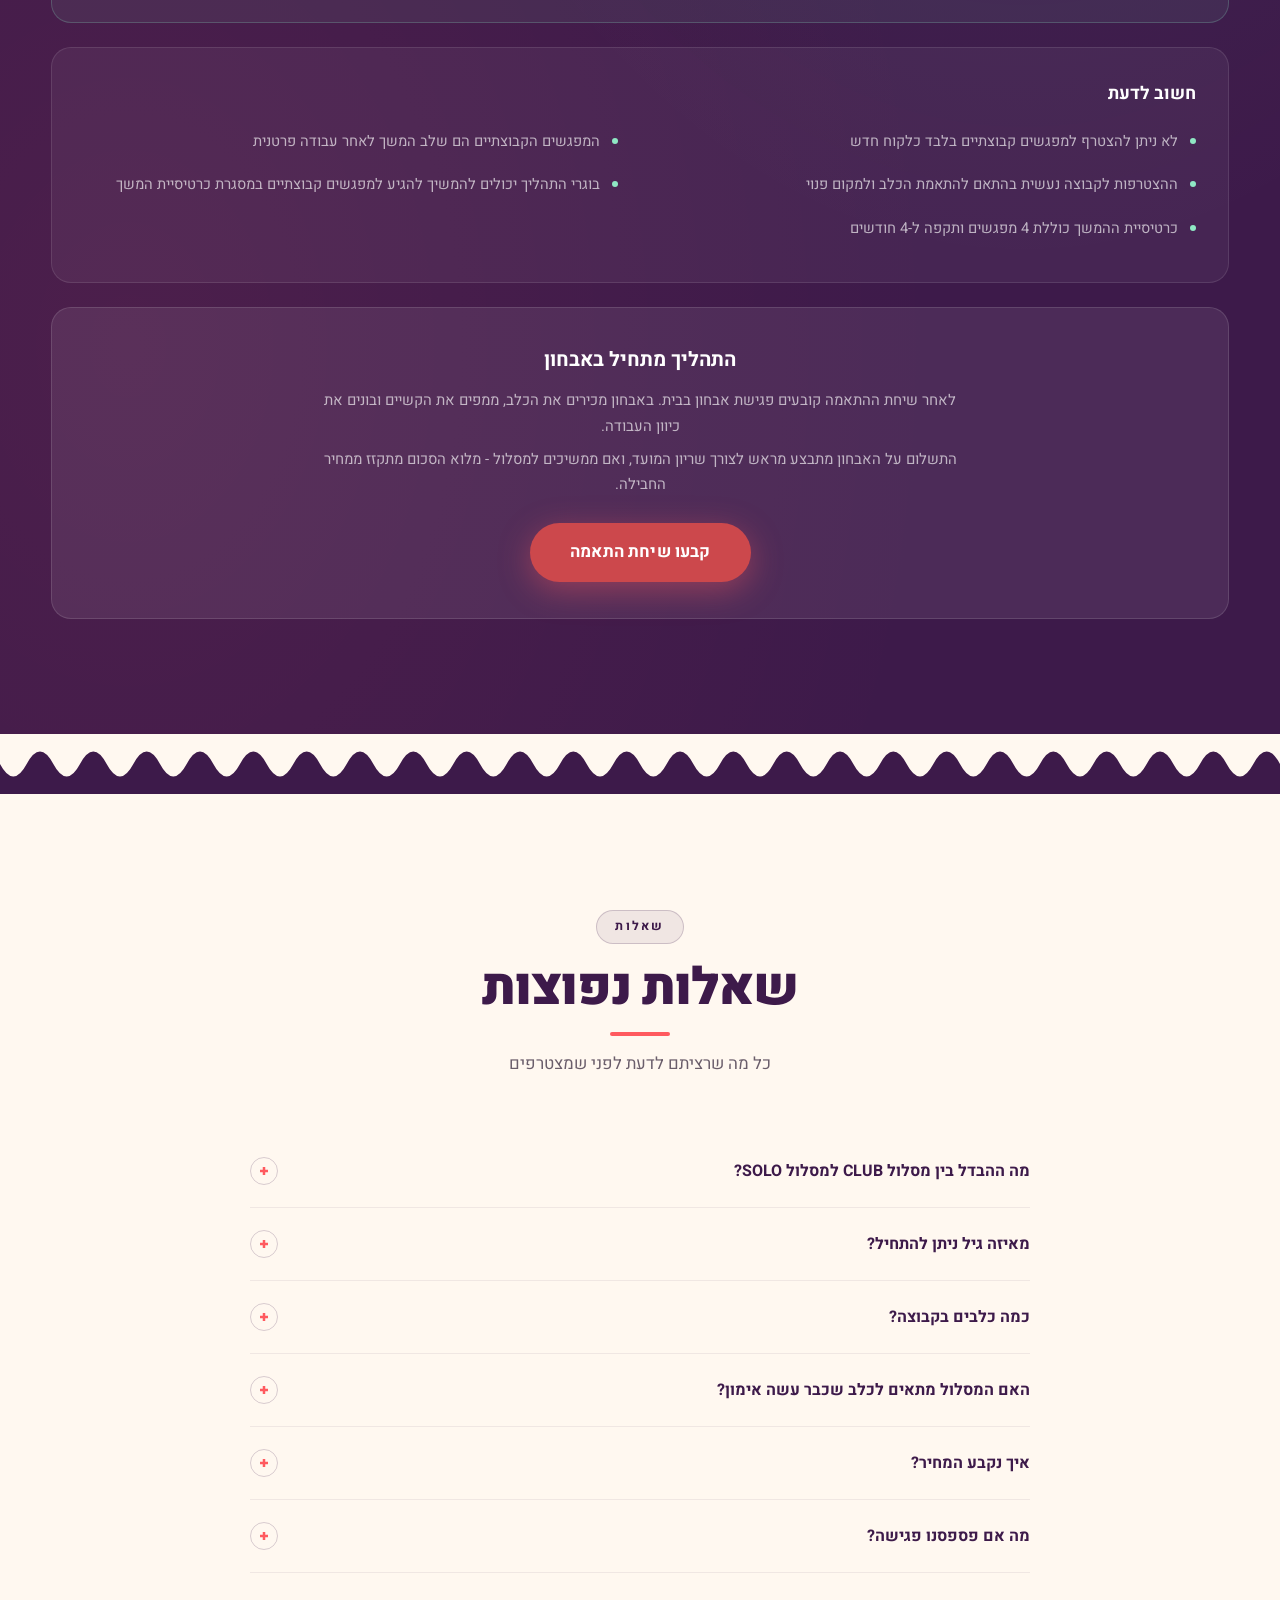
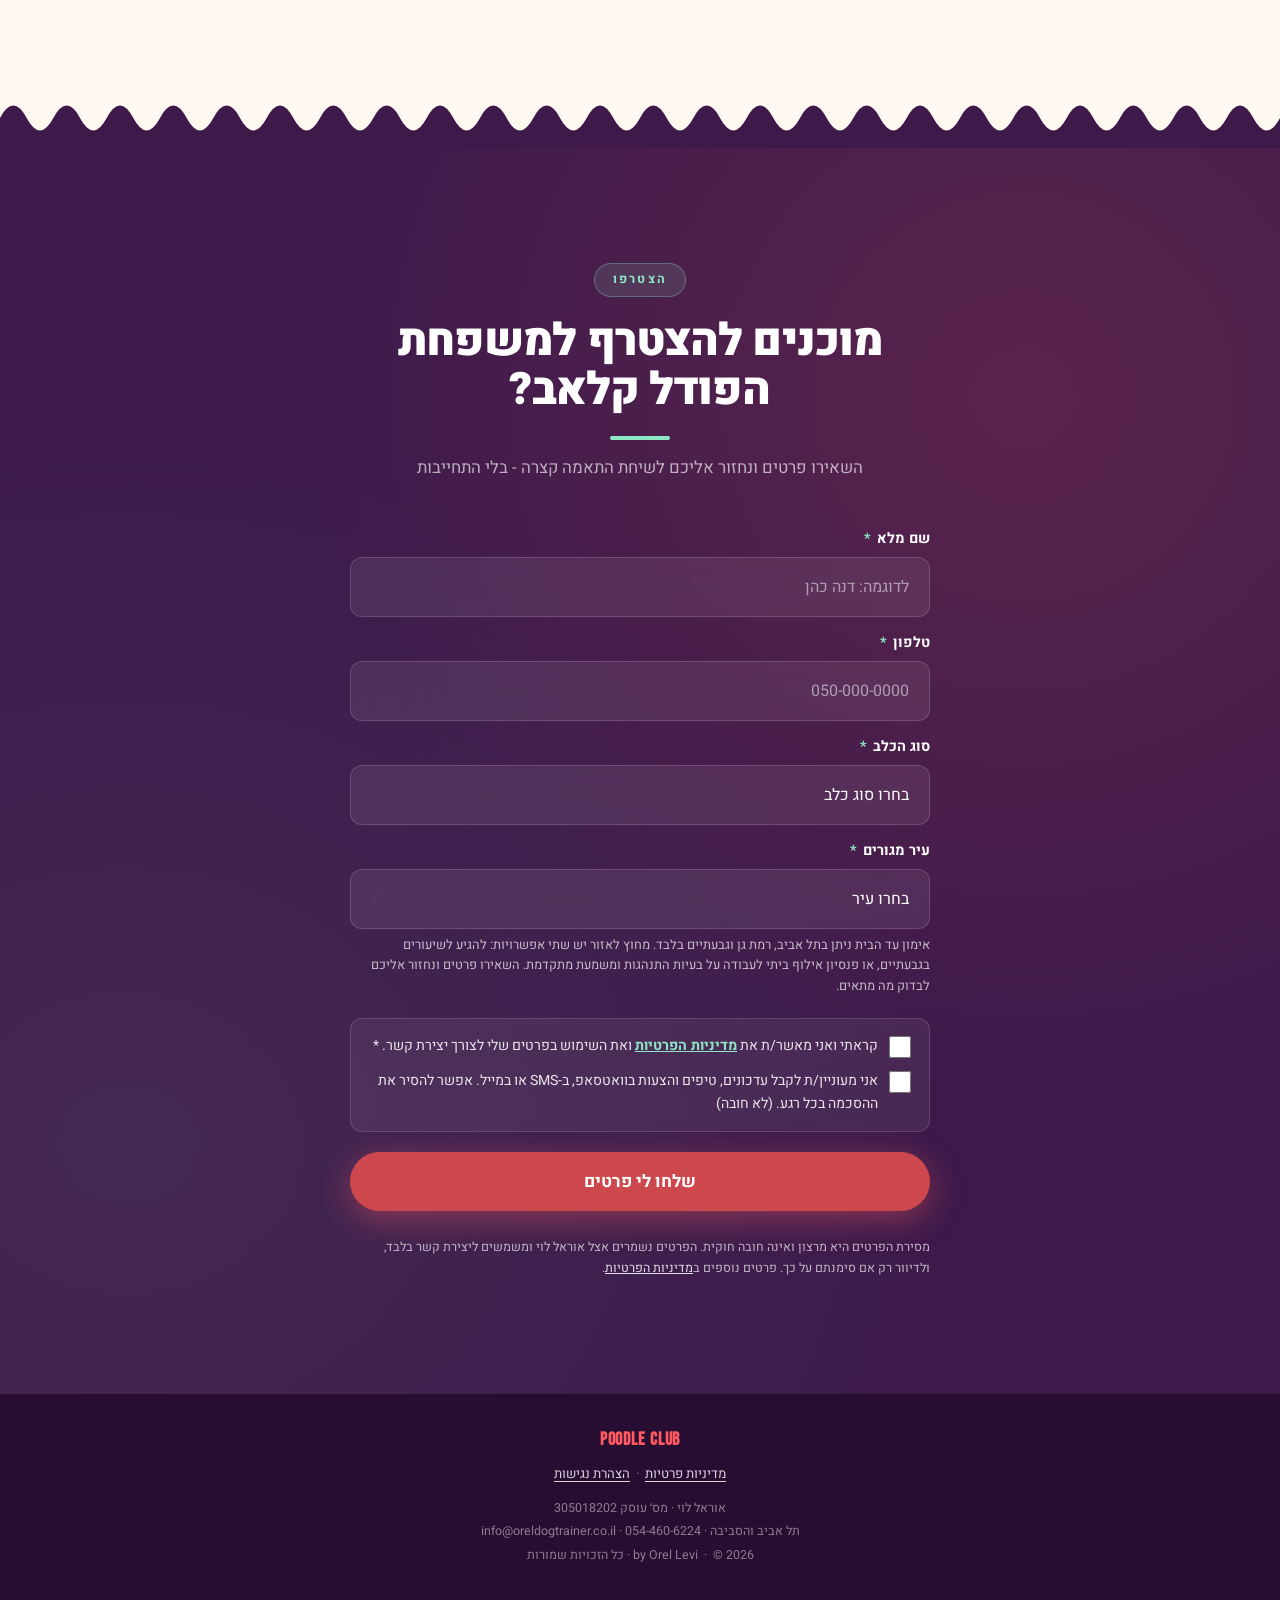
==== commit f3b40af0: "State the service area plainly: three cities, no travel outside them Orel does not travel outside Te" ====
--- a/index.html
+++ b/index.html
@@ -1781,7 +1781,7 @@
           <li><span class="tr-chk"><svg aria-hidden="true" focusable="false" viewBox="0 0 12 12" fill="none" stroke="currentColor" stroke-width="2.5"><polyline points="2 6 5 9 10 3"/></svg></span>תוכנית עבודה אישית</li>
           <li><span class="tr-chk"><svg aria-hidden="true" focusable="false" viewBox="0 0 12 12" fill="none" stroke="currentColor" stroke-width="2.5"><polyline points="2 6 5 9 10 3"/></svg></span>ליווי בוואטסאפ</li>
         </ul>
-        <div class="trk-fit">מתאים למי שמעדיף תהליך פרטני בלבד, גר מחוץ לאזור הפעילות של הקבוצה או לכלב שעבודה קבוצתית עדיין אינה מתאימה לו.</div>
+        <div class="trk-fit">מתאים למי שמעדיף תהליך פרטני בלבד, למי שלא יכול להגיע למפגשים הקבוצתיים, או לכלב שעבודה קבוצתית עדיין אינה מתאימה לו.</div>
         <a href="#contact" class="btn btn-coral trk-cta">בדקו התאמה</a>
       </article>
     </div>
@@ -1837,7 +1837,7 @@
     <div class="faq-list">
       <div class="faq-item rv">
         <button class="faq-q" aria-expanded="false" aria-controls="faq-a-1" id="faq-q-1">מה ההבדל בין מסלול CLUB למסלול SOLO?<span class="faq-ico"><svg aria-hidden="true" focusable="false" width="12" height="12" viewBox="0 0 12 12" fill="none" stroke="currentColor" stroke-width="2.5"><path d="M6 2v8M2 6h8"/></svg></span></button>
-        <div class="faq-a" id="faq-a-1" role="region" aria-labelledby="faq-q-1"><div class="faq-a-in">מסלול CLUB משלב 6 מפגשים פרטניים ו-6 מפגשים קבוצתיים - מתחילים בעבודה אישית בבית וממשיכים לתרגול בסביבה עם גירויים. מסלול SOLO הוא 10 מפגשים פרטניים בלבד, ומתאים למי שמעדיף תהליך אישי, גר מחוץ לאזור הפעילות של הקבוצה או לכלב שעבודה קבוצתית עדיין אינה מתאימה לו.</div></div>
+        <div class="faq-a" id="faq-a-1" role="region" aria-labelledby="faq-q-1"><div class="faq-a-in">מסלול CLUB משלב 6 מפגשים פרטניים ו-6 מפגשים קבוצתיים - מתחילים בעבודה אישית בבית וממשיכים לתרגול בסביבה עם גירויים. מסלול SOLO הוא 10 מפגשים פרטניים בלבד, ומתאים למי שמעדיף תהליך אישי, למי שלא יכול להגיע למפגשים הקבוצתיים, או לכלב שעבודה קבוצתית עדיין אינה מתאימה לו.</div></div>
       </div>
       <div class="faq-item rv" style="transition-delay:.05s">
         <button class="faq-q" aria-expanded="false" aria-controls="faq-a-2" id="faq-q-2">מאיזה גיל ניתן להתחיל?<span class="faq-ico"><svg aria-hidden="true" focusable="false" width="12" height="12" viewBox="0 0 12 12" fill="none" stroke="currentColor" stroke-width="2.5"><path d="M6 2v8M2 6h8"/></svg></span></button>
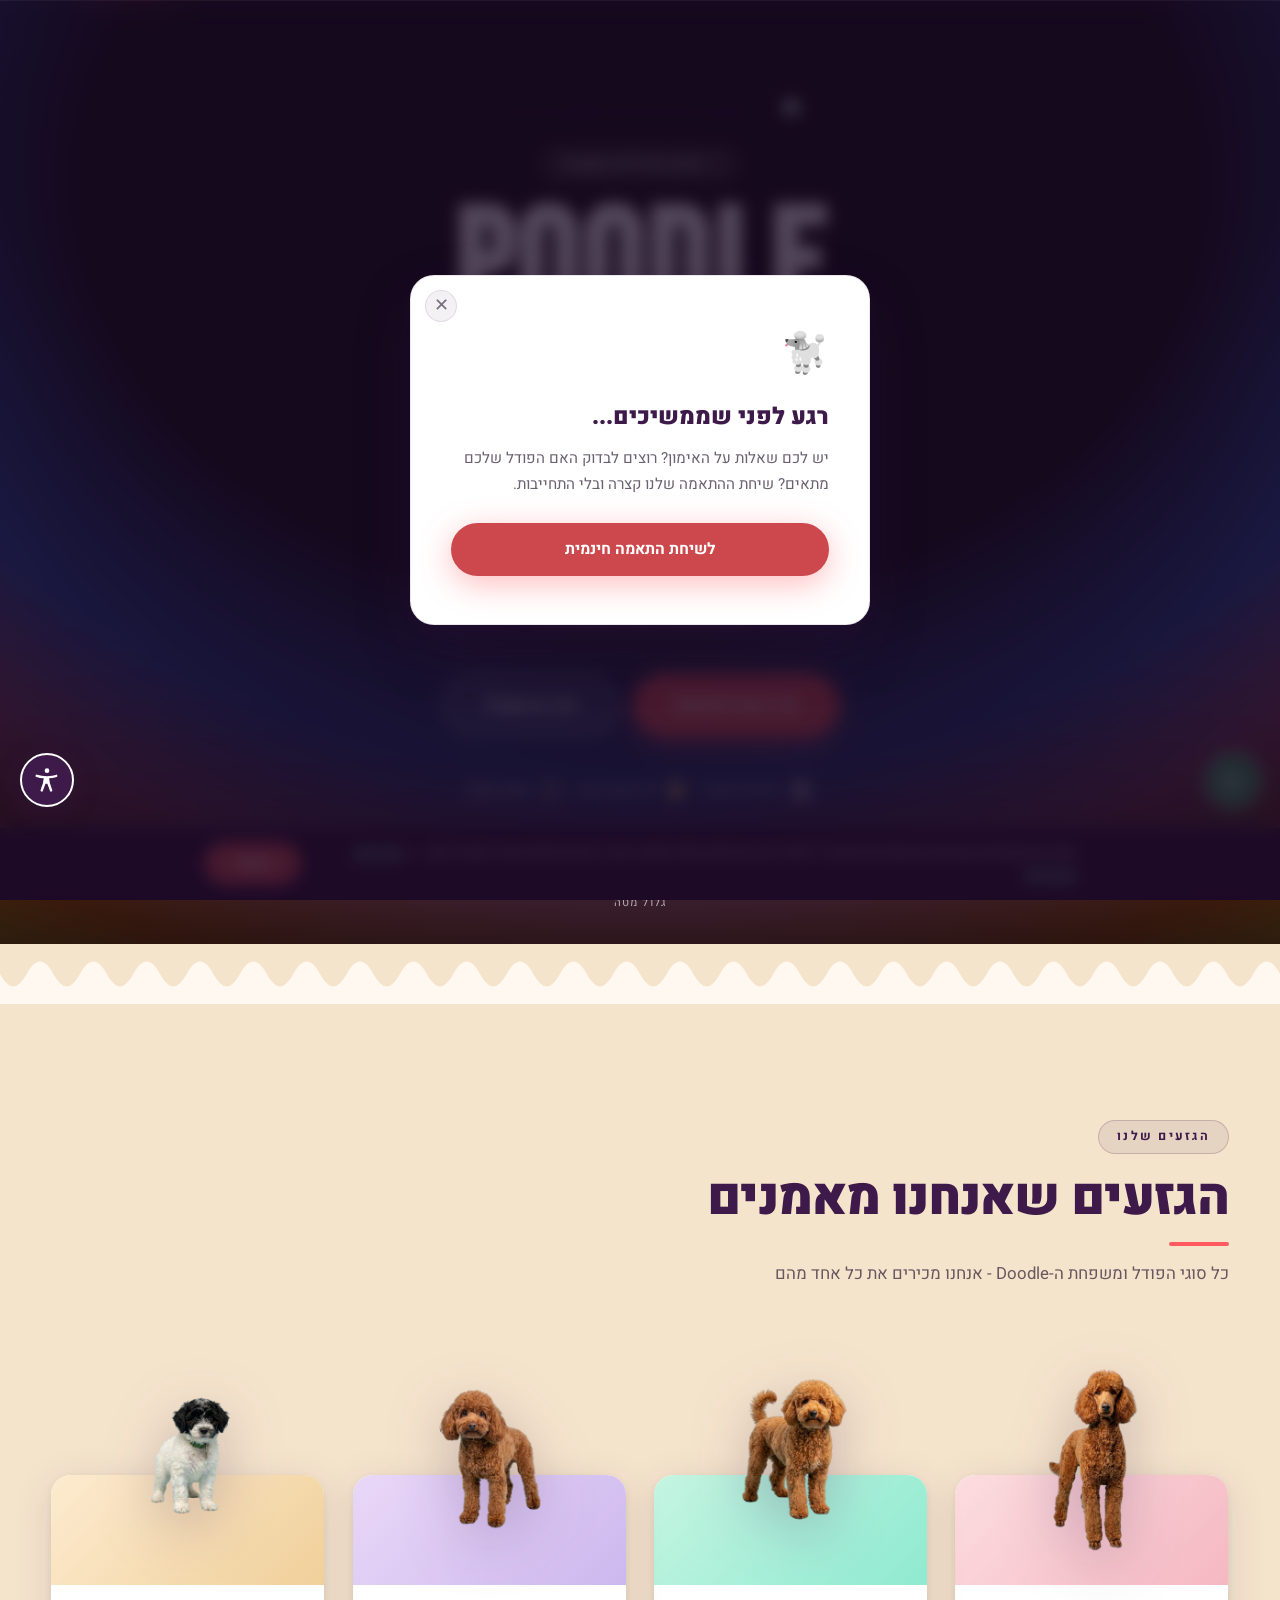
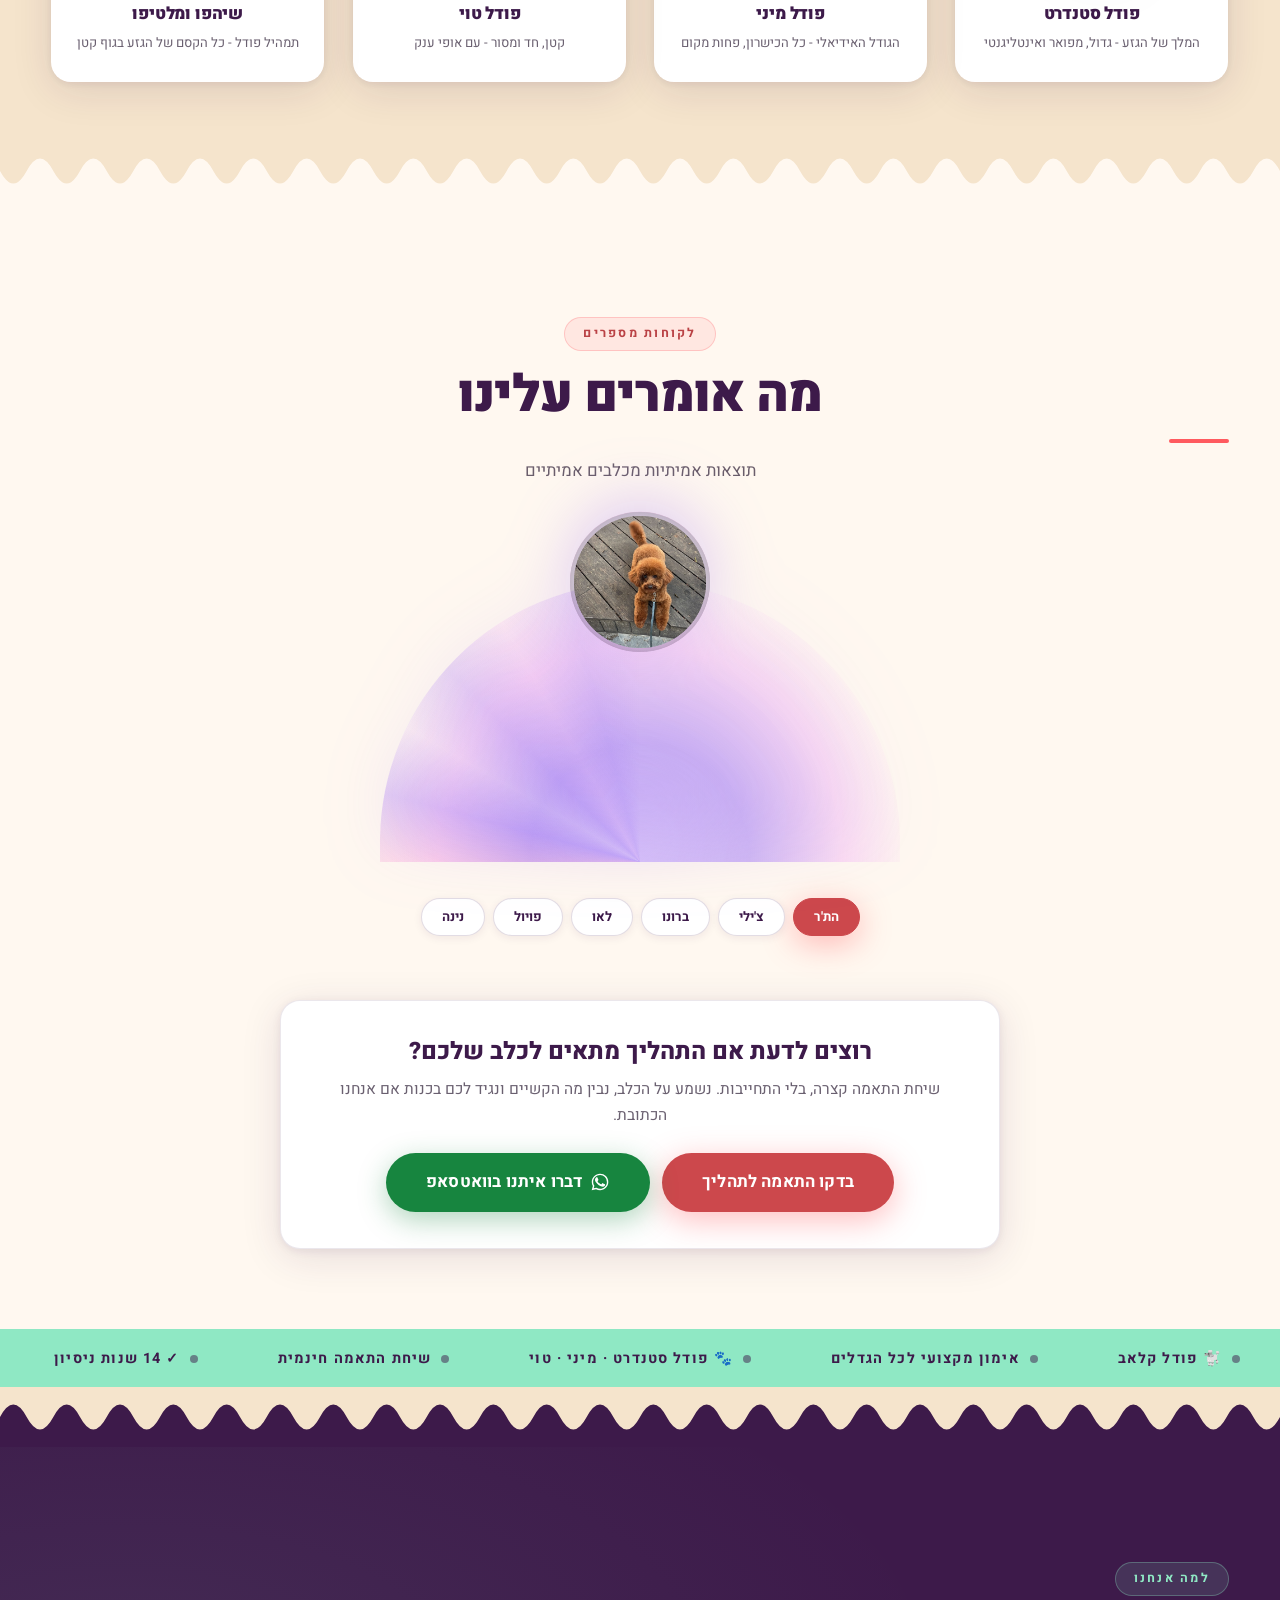
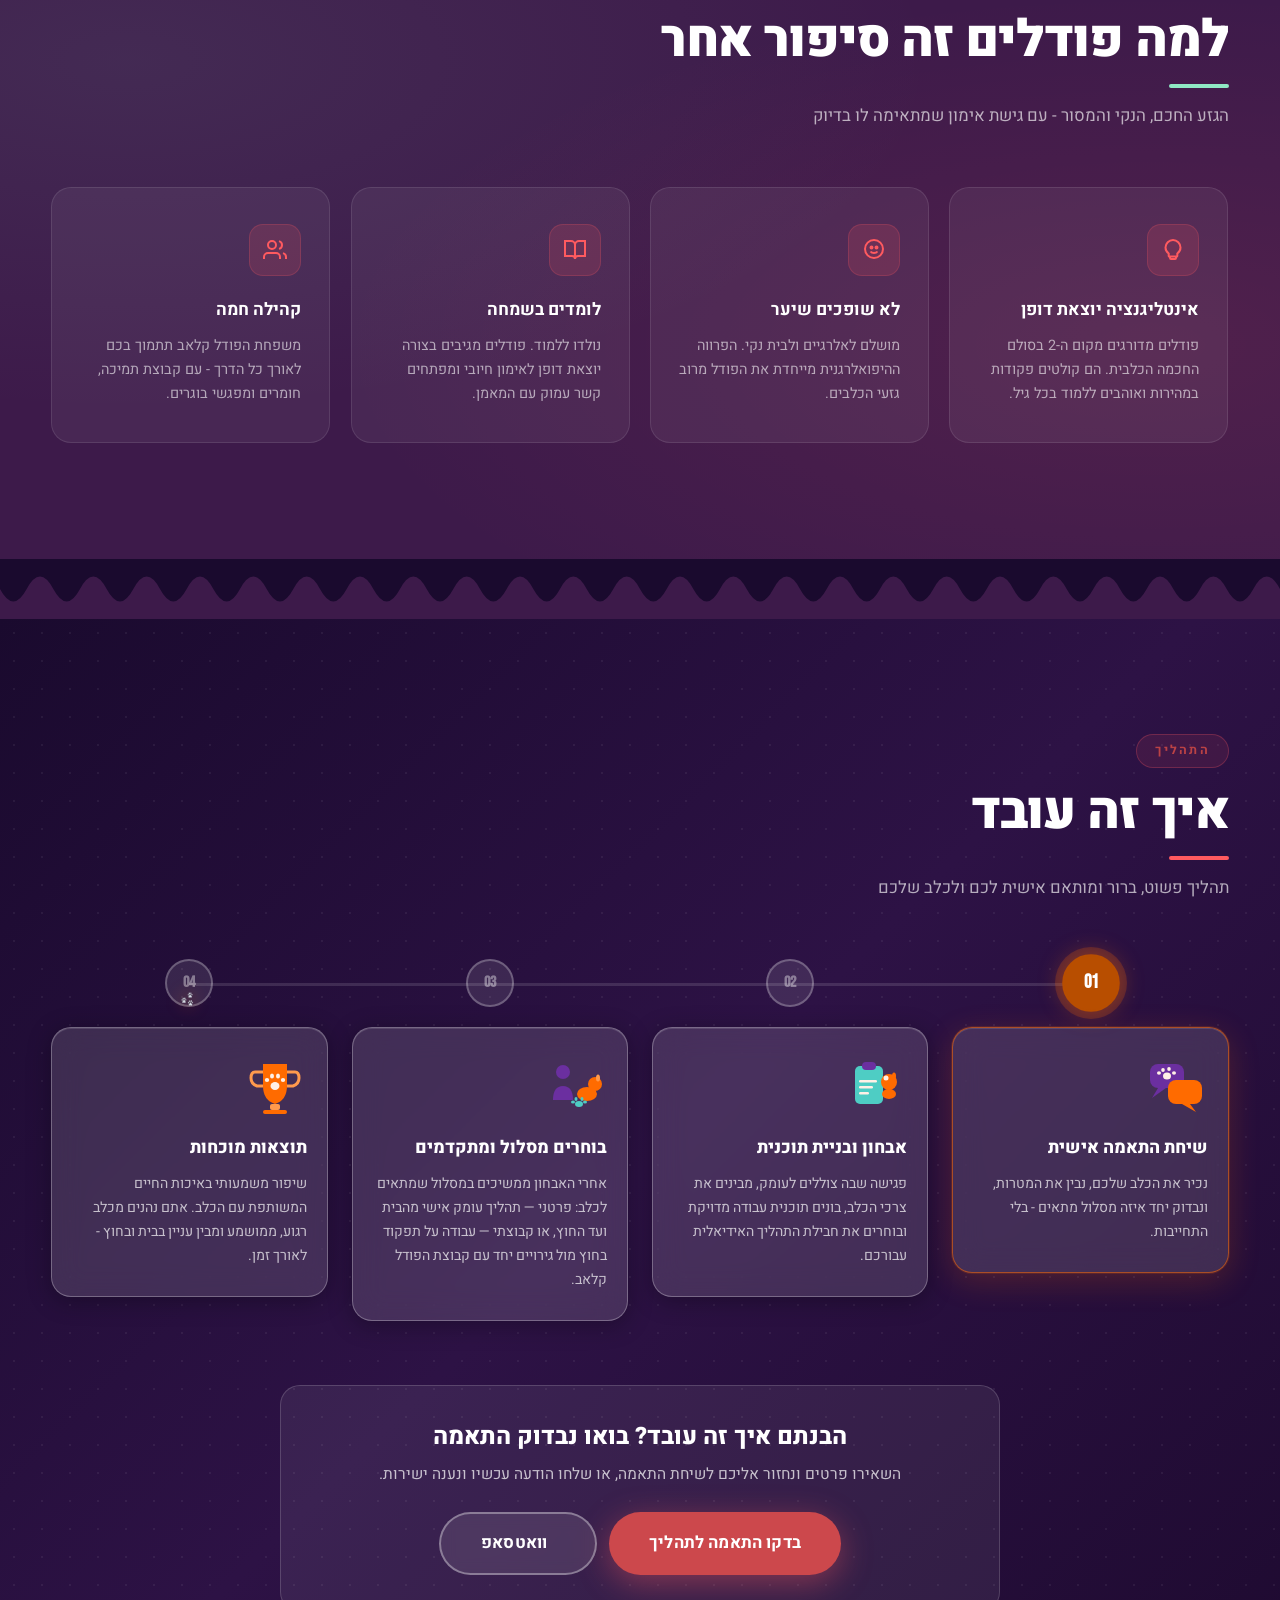
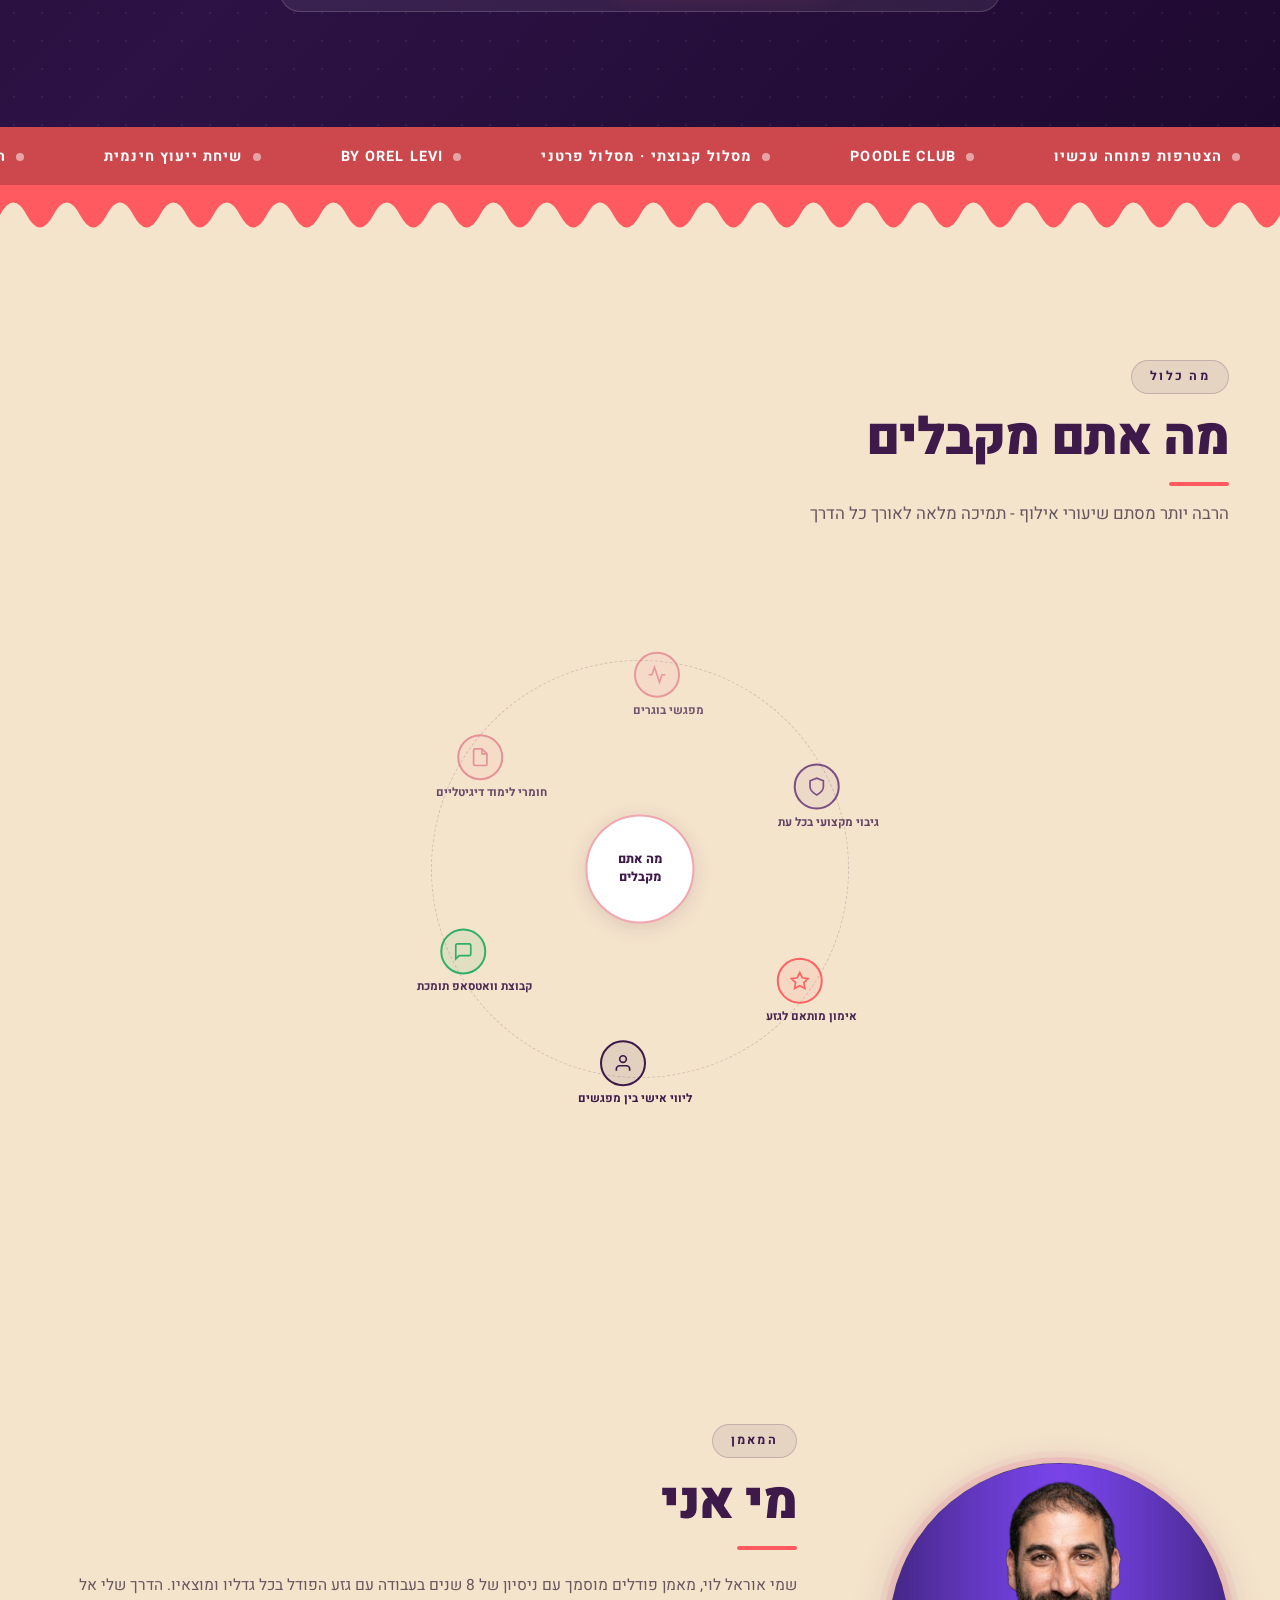
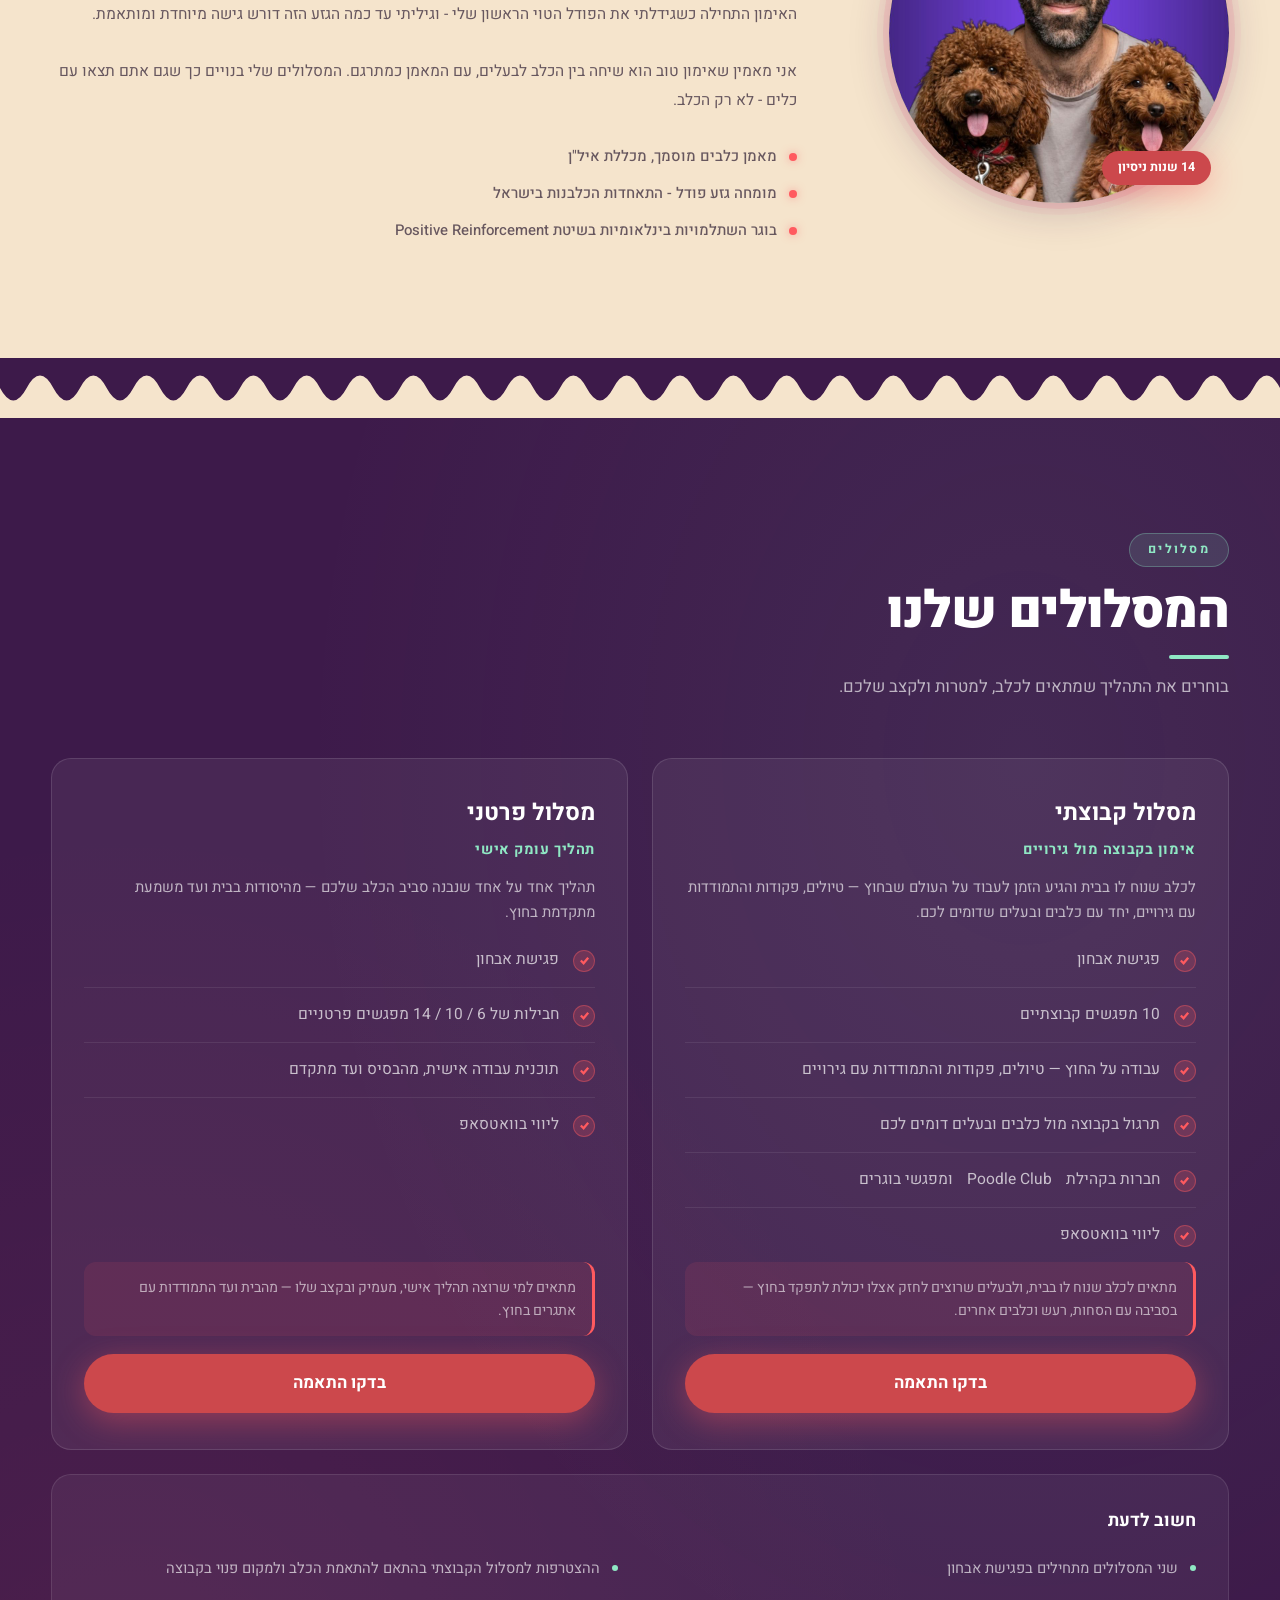
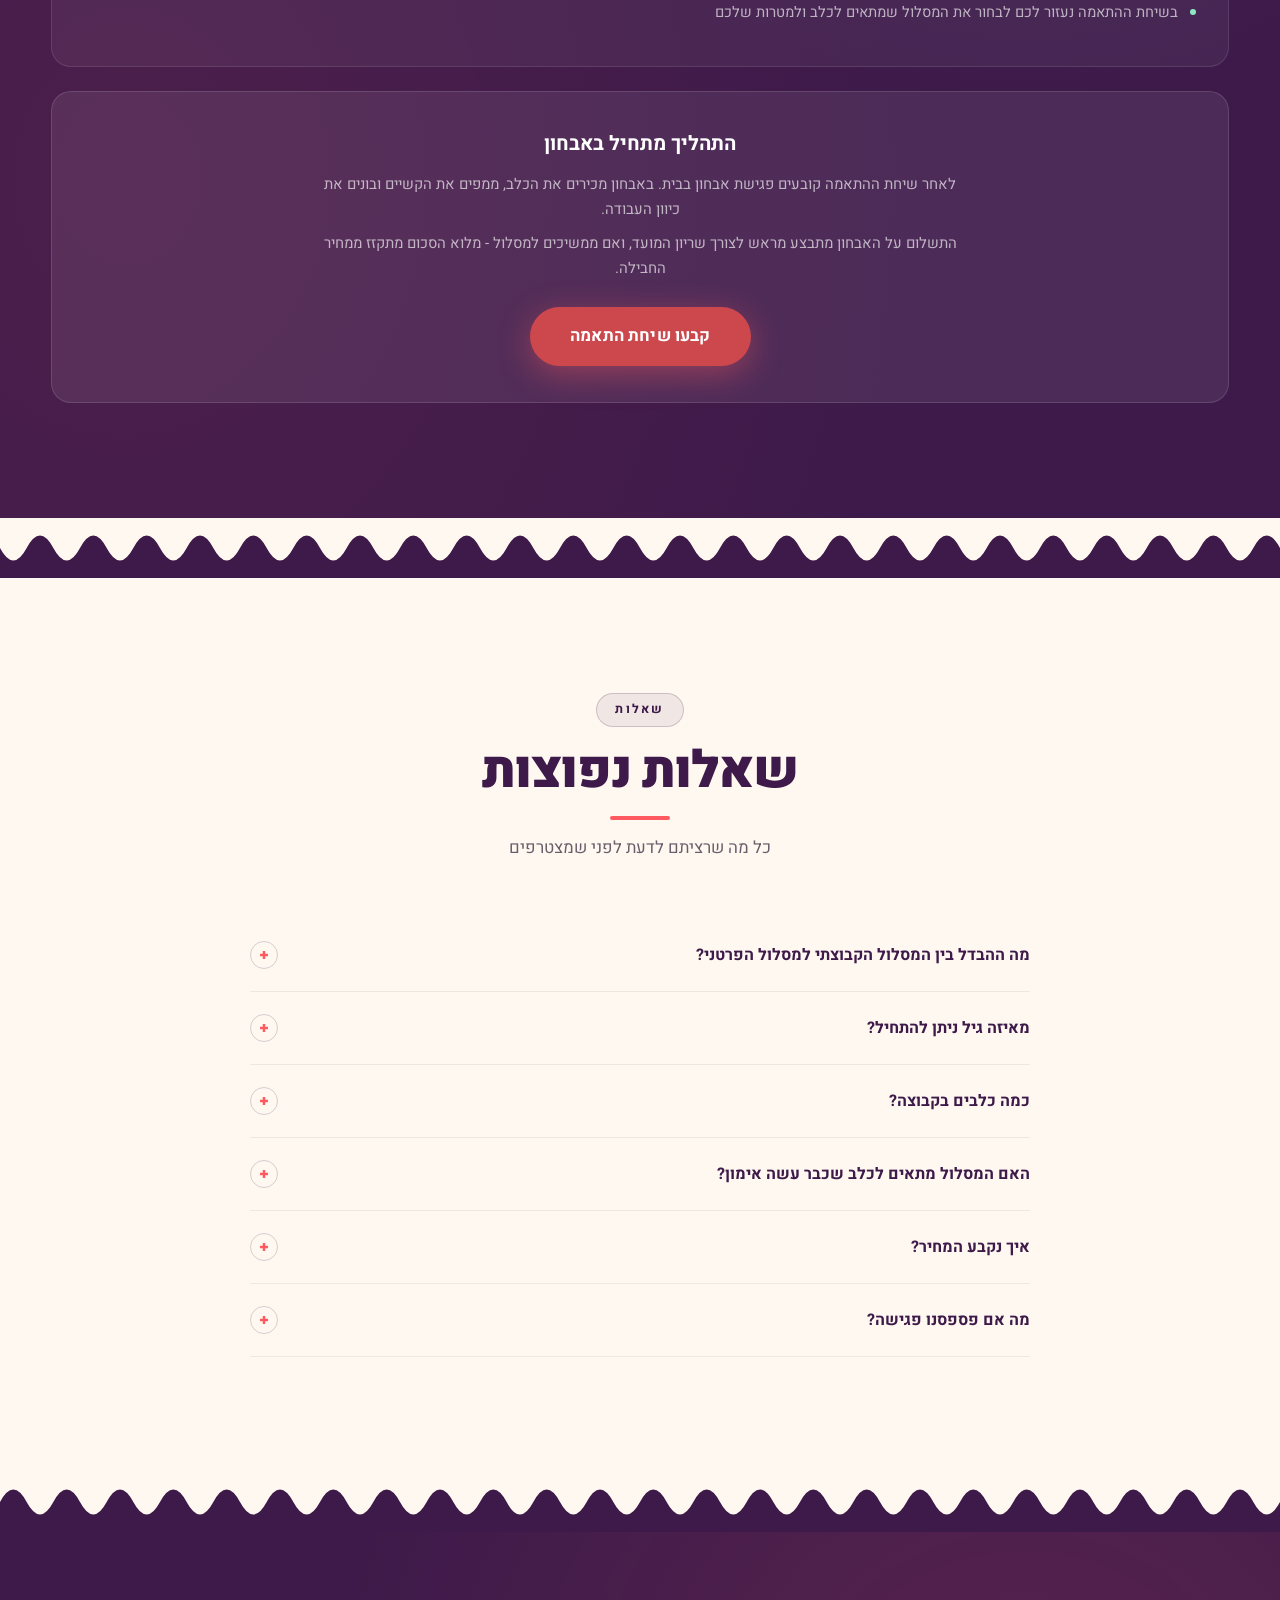
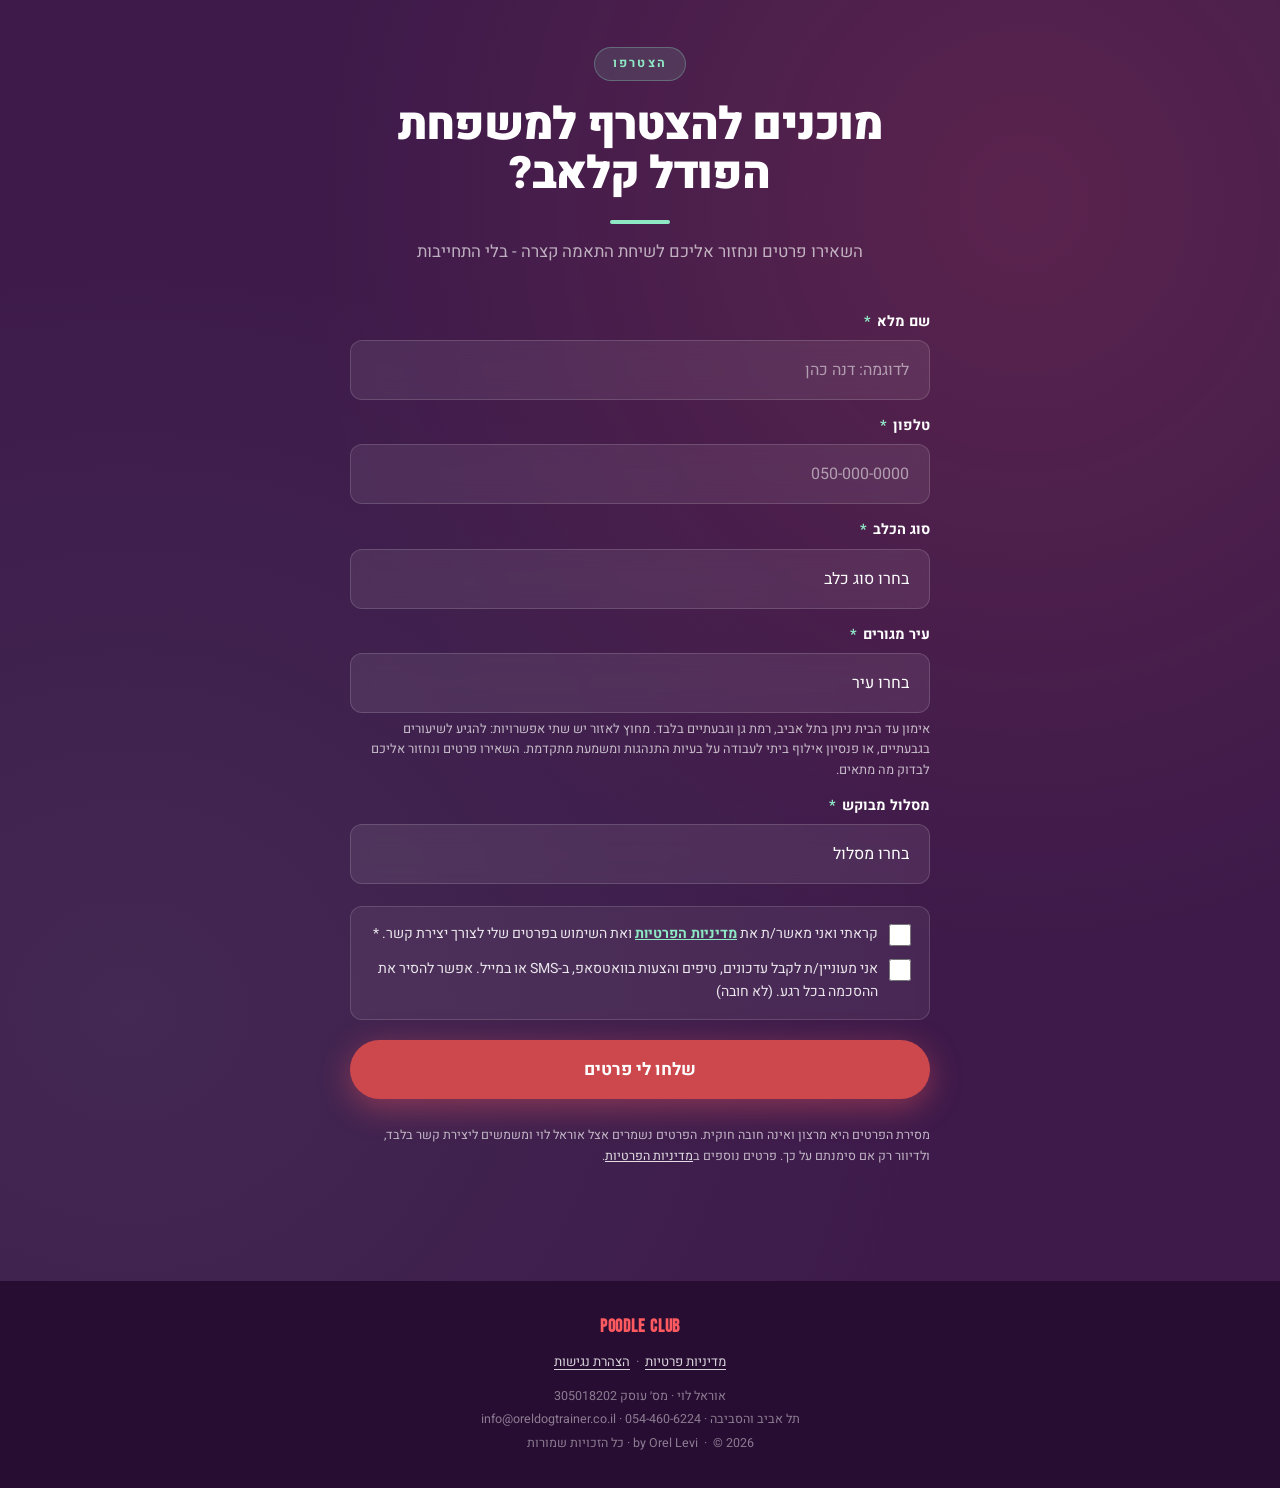
==== commit 978edc93: "מסלולים: פיצול לשני מסלולים נפרדים (קבוצתי / פרטני) + שדה מסלול בטופס - סקשן המסלולים: קבוצתי (אבחון" ====
--- a/index.html
+++ b/index.html
@@ -1510,8 +1510,8 @@
                 <ellipse cx="42" cy="46" rx="2" ry="1.5" fill="#4ECDC4"/>
               </svg>
             </div>
-            <h3>מודל ליווי משולב</h3>
-            <p>מתחילים בלימוד פרטני ומעמיק לביסוס היסודות. לאחר מכן, עוברים למודל היברידי המשלב עבודה פרטנית יחד עם אימונים קבוצתיים במקביל.</p>
+            <h3>בוחרים מסלול ומתקדמים</h3>
+            <p>אחרי האבחון ממשיכים במסלול שמתאים לכלב: פרטני — תהליך עומק אישי מהבית ועד החוץ, או קבוצתי — עבודה על תפקוד בחוץ מול גירויים יחד עם קבוצת הפודל קלאב.</p>
           </div>
         </div>
         <!-- Step 04 -->
@@ -1557,12 +1557,12 @@
   <div class="ticker-track">
     <span class="ticker-item"><span class="ticker-dot"></span>הצטרפות פתוחה עכשיו</span>
     <span class="ticker-item"><span class="ticker-dot"></span><span lang="en">POODLE CLUB</span></span>
-    <span class="ticker-item"><span class="ticker-dot"></span>מסלול <span lang="en">CLUB</span> · מסלול <span lang="en">SOLO</span></span>
+    <span class="ticker-item"><span class="ticker-dot"></span>מסלול קבוצתי · מסלול פרטני</span>
     <span class="ticker-item"><span class="ticker-dot"></span><span lang="en">BY OREL LEVI</span></span>
     <span class="ticker-item"><span class="ticker-dot"></span>שיחת ייעוץ חינמית</span>
     <span class="ticker-item"><span class="ticker-dot"></span>הצטרפות פתוחה עכשיו</span>
     <span class="ticker-item"><span class="ticker-dot"></span><span lang="en">POODLE CLUB</span></span>
-    <span class="ticker-item"><span class="ticker-dot"></span>מסלול <span lang="en">CLUB</span> · מסלול <span lang="en">SOLO</span></span>
+    <span class="ticker-item"><span class="ticker-dot"></span>מסלול קבוצתי · מסלול פרטני</span>
     <span class="ticker-item"><span class="ticker-dot"></span><span lang="en">BY OREL LEVI</span></span>
     <span class="ticker-item"><span class="ticker-dot"></span>שיחת ייעוץ חינמית</span>
   </div>
@@ -1753,58 +1753,46 @@
     </div>
 
     <div class="trk-grid">
-      <!-- CLUB -->
-      <article class="trk-card trk-card--feat rv">
-        <span class="trk-badge">המסלול המומלץ</span>
-        <h3 class="trk-name">מסלול <span lang="en">CLUB</span></h3>
-        <div class="trk-kicker">פרטני + קבוצתי</div>
-        <p class="trk-desc">תהליך שמתחיל בעבודה אישית בבית וממשיך לתרגול בסביבה עם גירויים.</p>
+      <!-- קבוצתי -->
+      <article class="trk-card rv">
+        <h3 class="trk-name">מסלול קבוצתי</h3>
+        <div class="trk-kicker">אימון בקבוצה מול גירויים</div>
+        <p class="trk-desc">לכלב שנוח לו בבית והגיע הזמן לעבוד על העולם שבחוץ — טיולים, פקודות והתמודדות עם גירויים, יחד עם כלבים ובעלים שדומים לכם.</p>
         <ul class="tr-list">
-          <li><span class="tr-chk"><svg aria-hidden="true" focusable="false" viewBox="0 0 12 12" fill="none" stroke="currentColor" stroke-width="2.5"><polyline points="2 6 5 9 10 3"/></svg></span>6 מפגשים פרטניים</li>
-          <li><span class="tr-chk"><svg aria-hidden="true" focusable="false" viewBox="0 0 12 12" fill="none" stroke="currentColor" stroke-width="2.5"><polyline points="2 6 5 9 10 3"/></svg></span>6 מפגשים קבוצתיים</li>
-          <li><span class="tr-chk"><svg aria-hidden="true" focusable="false" viewBox="0 0 12 12" fill="none" stroke="currentColor" stroke-width="2.5"><polyline points="2 6 5 9 10 3"/></svg></span>תוכנית עבודה אישית</li>
-          <li><span class="tr-chk"><svg aria-hidden="true" focusable="false" viewBox="0 0 12 12" fill="none" stroke="currentColor" stroke-width="2.5"><polyline points="2 6 5 9 10 3"/></svg></span>ליווי בוואטסאפ</li>
-          <li><span class="tr-chk"><svg aria-hidden="true" focusable="false" viewBox="0 0 12 12" fill="none" stroke="currentColor" stroke-width="2.5"><polyline points="2 6 5 9 10 3"/></svg></span>חברות בקהילת <span lang="en">Poodle Club</span></li>
-          <li><span class="tr-chk"><svg aria-hidden="true" focusable="false" viewBox="0 0 12 12" fill="none" stroke="currentColor" stroke-width="2.5"><polyline points="2 6 5 9 10 3"/></svg></span>מפגש בוגרים</li>
-        </ul>
-        <div class="trk-fit">מתאים למי שרוצה לבנות את היסודות בצורה אישית ואז לתרגל אותם גם מול כלבים, אנשים וגירויים.</div>
-        <a href="#contact" class="btn btn-coral trk-cta">בדקו התאמה</a>
-      </article>
-
-      <!-- SOLO -->
-      <article class="trk-card rv" style="transition-delay:.08s">
-        <h3 class="trk-name">מסלול <span lang="en">SOLO</span></h3>
-        <div class="trk-kicker">פרטני בלבד</div>
-        <p class="trk-desc">תהליך אישי אחד על אחד, בהתאם לכלב ולקשיים שאיתם אתם מתמודדים.</p>
-        <ul class="tr-list">
-          <li><span class="tr-chk"><svg aria-hidden="true" focusable="false" viewBox="0 0 12 12" fill="none" stroke="currentColor" stroke-width="2.5"><polyline points="2 6 5 9 10 3"/></svg></span>10 מפגשים פרטניים</li>
-          <li><span class="tr-chk"><svg aria-hidden="true" focusable="false" viewBox="0 0 12 12" fill="none" stroke="currentColor" stroke-width="2.5"><polyline points="2 6 5 9 10 3"/></svg></span>תוכנית עבודה אישית</li>
+          <li><span class="tr-chk"><svg aria-hidden="true" focusable="false" viewBox="0 0 12 12" fill="none" stroke="currentColor" stroke-width="2.5"><polyline points="2 6 5 9 10 3"/></svg></span>פגישת אבחון</li>
+          <li><span class="tr-chk"><svg aria-hidden="true" focusable="false" viewBox="0 0 12 12" fill="none" stroke="currentColor" stroke-width="2.5"><polyline points="2 6 5 9 10 3"/></svg></span>10 מפגשים קבוצתיים</li>
+          <li><span class="tr-chk"><svg aria-hidden="true" focusable="false" viewBox="0 0 12 12" fill="none" stroke="currentColor" stroke-width="2.5"><polyline points="2 6 5 9 10 3"/></svg></span>עבודה על החוץ — טיולים, פקודות והתמודדות עם גירויים</li>
+          <li><span class="tr-chk"><svg aria-hidden="true" focusable="false" viewBox="0 0 12 12" fill="none" stroke="currentColor" stroke-width="2.5"><polyline points="2 6 5 9 10 3"/></svg></span>תרגול בקבוצה מול כלבים ובעלים דומים לכם</li>
+          <li><span class="tr-chk"><svg aria-hidden="true" focusable="false" viewBox="0 0 12 12" fill="none" stroke="currentColor" stroke-width="2.5"><polyline points="2 6 5 9 10 3"/></svg></span>חברות בקהילת <span lang="en">Poodle Club</span> ומפגשי בוגרים</li>
           <li><span class="tr-chk"><svg aria-hidden="true" focusable="false" viewBox="0 0 12 12" fill="none" stroke="currentColor" stroke-width="2.5"><polyline points="2 6 5 9 10 3"/></svg></span>ליווי בוואטסאפ</li>
         </ul>
-        <div class="trk-fit">מתאים למי שמעדיף תהליך פרטני בלבד, למי שלא יכול להגיע למפגשים הקבוצתיים, או לכלב שעבודה קבוצתית עדיין אינה מתאימה לו.</div>
-        <a href="#contact" class="btn btn-coral trk-cta">בדקו התאמה</a>
+        <div class="trk-fit">מתאים לכלב שנוח לו בבית, ולבעלים שרוצים לחזק אצלו יכולת לתפקד בחוץ — בסביבה עם הסחות, רעש וכלבים אחרים.</div>
+        <a href="#contact" class="btn btn-coral trk-cta" data-track="group">בדקו התאמה</a>
       </article>
-    </div>
-
-    <!-- אפשרות להתחיל ב-6 מפגשים פרטניים -->
-    <div class="trk-strip rv">
-      <div>
-        <h3>רוצים להתחיל קודם בפרטני?</h3>
-        <p>אפשר להתחיל בתהליך של 6 מפגשים פרטניים ורק לאחר מכן להחליט אם להמשיך גם לשלב הקבוצתי.</p>
-        <p>אם הכלב מתאים לעבודה בקבוצה, ניתן להוסיף בהמשך 6 מפגשים קבוצתיים.</p>
-      </div>
-      <a href="#contact" class="btn btn-out-white">בדקו מה מתאים לכם</a>
+
+      <!-- פרטני -->
+      <article class="trk-card rv" style="transition-delay:.08s">
+        <h3 class="trk-name">מסלול פרטני</h3>
+        <div class="trk-kicker">תהליך עומק אישי</div>
+        <p class="trk-desc">תהליך אחד על אחד שנבנה סביב הכלב שלכם — מהיסודות בבית ועד משמעת מתקדמת בחוץ.</p>
+        <ul class="tr-list">
+          <li><span class="tr-chk"><svg aria-hidden="true" focusable="false" viewBox="0 0 12 12" fill="none" stroke="currentColor" stroke-width="2.5"><polyline points="2 6 5 9 10 3"/></svg></span>פגישת אבחון</li>
+          <li><span class="tr-chk"><svg aria-hidden="true" focusable="false" viewBox="0 0 12 12" fill="none" stroke="currentColor" stroke-width="2.5"><polyline points="2 6 5 9 10 3"/></svg></span>חבילות של 6 / 10 / 14 מפגשים פרטניים</li>
+          <li><span class="tr-chk"><svg aria-hidden="true" focusable="false" viewBox="0 0 12 12" fill="none" stroke="currentColor" stroke-width="2.5"><polyline points="2 6 5 9 10 3"/></svg></span>תוכנית עבודה אישית, מהבסיס ועד מתקדם</li>
+          <li><span class="tr-chk"><svg aria-hidden="true" focusable="false" viewBox="0 0 12 12" fill="none" stroke="currentColor" stroke-width="2.5"><polyline points="2 6 5 9 10 3"/></svg></span>ליווי בוואטסאפ</li>
+        </ul>
+        <div class="trk-fit">מתאים למי שרוצה תהליך אישי, מעמיק ובקצב שלו — מהבית ועד התמודדות עם אתגרים בחוץ.</div>
+        <a href="#contact" class="btn btn-coral trk-cta" data-track="private">בדקו התאמה</a>
+      </article>
     </div>
 
     <!-- חשוב לדעת -->
     <div class="trk-know rv">
       <h3>חשוב לדעת</h3>
       <ul class="trk-know-list">
-        <li><span class="trk-dot"></span>לא ניתן להצטרף למפגשים קבוצתיים בלבד כלקוח חדש</li>
-        <li><span class="trk-dot"></span>המפגשים הקבוצתיים הם שלב המשך לאחר עבודה פרטנית</li>
-        <li><span class="trk-dot"></span>ההצטרפות לקבוצה נעשית בהתאם להתאמת הכלב ולמקום פנוי</li>
-        <li><span class="trk-dot"></span>בוגרי התהליך יכולים להמשיך להגיע למפגשים קבוצתיים במסגרת כרטיסיית המשך</li>
-        <li><span class="trk-dot"></span>כרטיסיית ההמשך כוללת 4 מפגשים ותקפה ל-4 חודשים</li>
+        <li><span class="trk-dot"></span>שני המסלולים מתחילים בפגישת אבחון</li>
+        <li><span class="trk-dot"></span>ההצטרפות למסלול הקבוצתי בהתאם להתאמת הכלב ולמקום פנוי בקבוצה</li>
+        <li><span class="trk-dot"></span>בשיחת ההתאמה נעזור לכם לבחור את המסלול שמתאים לכלב ולמטרות שלכם</li>
       </ul>
     </div>
 
@@ -1836,8 +1824,8 @@
     </div>
     <div class="faq-list">
       <div class="faq-item rv">
-        <button class="faq-q" aria-expanded="false" aria-controls="faq-a-1" id="faq-q-1">מה ההבדל בין מסלול CLUB למסלול SOLO?<span class="faq-ico"><svg aria-hidden="true" focusable="false" width="12" height="12" viewBox="0 0 12 12" fill="none" stroke="currentColor" stroke-width="2.5"><path d="M6 2v8M2 6h8"/></svg></span></button>
-        <div class="faq-a" id="faq-a-1" role="region" aria-labelledby="faq-q-1"><div class="faq-a-in">מסלול CLUB משלב 6 מפגשים פרטניים ו-6 מפגשים קבוצתיים - מתחילים בעבודה אישית בבית וממשיכים לתרגול בסביבה עם גירויים. מסלול SOLO הוא 10 מפגשים פרטניים בלבד, ומתאים למי שמעדיף תהליך אישי, למי שלא יכול להגיע למפגשים הקבוצתיים, או לכלב שעבודה קבוצתית עדיין אינה מתאימה לו.</div></div>
+        <button class="faq-q" aria-expanded="false" aria-controls="faq-a-1" id="faq-q-1">מה ההבדל בין המסלול הקבוצתי למסלול הפרטני?<span class="faq-ico"><svg aria-hidden="true" focusable="false" width="12" height="12" viewBox="0 0 12 12" fill="none" stroke="currentColor" stroke-width="2.5"><path d="M6 2v8M2 6h8"/></svg></span></button>
+        <div class="faq-a" id="faq-a-1" role="region" aria-labelledby="faq-q-1"><div class="faq-a-in">המסלול הקבוצתי הוא פגישת אבחון ו-10 מפגשים קבוצתיים, ומתאים לכלב שנוח לו בבית ורוצים לחזק אצלו תפקוד בחוץ מול גירויים — יחד עם כלבים ובעלים אחרים, וחברות בקהילת Poodle Club. המסלול הפרטני הוא תהליך עומק אישי אחד על אחד: פגישת אבחון וחבילות של 6, 10 או 14 מפגשים, מהיסודות בבית ועד משמעת מתקדמת בחוץ.</div></div>
       </div>
       <div class="faq-item rv" style="transition-delay:.05s">
         <button class="faq-q" aria-expanded="false" aria-controls="faq-a-2" id="faq-q-2">מאיזה גיל ניתן להתחיל?<span class="faq-ico"><svg aria-hidden="true" focusable="false" width="12" height="12" viewBox="0 0 12 12" fill="none" stroke="currentColor" stroke-width="2.5"><path d="M6 2v8M2 6h8"/></svg></span></button>
@@ -1919,6 +1907,15 @@
         </select>
         <span class="f-field-err" id="err-city">נא לבחור עיר מגורים</span>
         <span class="f-hint" id="city-hint" hidden>אימון עד הבית ניתן בתל אביב, רמת גן וגבעתיים בלבד. מחוץ לאזור יש שתי אפשרויות: להגיע לשיעורים בגבעתיים, או פנסיון אילוף ביתי לעבודה על בעיות התנהגות ומשמעת מתקדמת. השאירו פרטים ונחזור אליכם לבדוק מה מתאים.</span>
+      </div>
+      <div class="f-field" id="field-track">
+        <label class="f-label" for="f-track">מסלול מבוקש <span class="f-req" aria-hidden="true">*</span></label>
+        <select id="f-track" name="track" required aria-required="true" aria-describedby="err-track">
+          <option value="" disabled selected>בחרו מסלול</option>
+          <option value="group">קבוצתי — 10 מפגשים קבוצתיים</option>
+          <option value="private">פרטני — חבילות 6 / 10 / 14</option>
+        </select>
+        <span class="f-field-err" id="err-track">נא לבחור מסלול</span>
       </div>
 
       <div class="f-consents">
@@ -2130,7 +2127,7 @@
   const CONSENT_VERSION = '2026-08-11';
 
   const form   = document.getElementById('contact-form');
-  const formEl = { name: 'f-name', phone: 'f-phone', dog: 'f-dog', city: 'f-city', privacy: 'f-privacy' };
+  const formEl = { name: 'f-name', phone: 'f-phone', dog: 'f-dog', city: 'f-city', track: 'f-track', privacy: 'f-privacy' };
 
   function setFieldError(inputId, on) {
     const input = document.getElementById(inputId);
@@ -2145,36 +2142,48 @@
     const phone   = document.getElementById('f-phone');
     const dog     = document.getElementById('f-dog');
     const city    = document.getElementById('f-city');
+    const track   = document.getElementById('f-track');
     const privacy = document.getElementById('f-privacy');
 
     const nameOk    = name.value.trim().length >= 2;
     const phoneOk   = /^[0-9+\-\s()]{9,15}$/.test(phone.value.trim());
     const dogOk     = !!dog.value;
     const cityOk    = !!city.value;
+    const trackOk   = !!track.value;
     const privacyOk = privacy.checked;
 
     setFieldError('f-name', !nameOk);       if (!nameOk)    bad.push(name);
     setFieldError('f-phone', !phoneOk);     if (!phoneOk)   bad.push(phone);
     setFieldError('f-dog', !dogOk);         if (!dogOk)     bad.push(dog);
     setFieldError('f-city', !cityOk);       if (!cityOk)    bad.push(city);
+    setFieldError('f-track', !trackOk);     if (!trackOk)   bad.push(track);
     setFieldError('f-privacy', !privacyOk); if (!privacyOk) bad.push(privacy);
     return bad;
   }
 
-  [formEl.name, formEl.phone, formEl.dog, formEl.city, formEl.privacy].forEach(id => {
+  [formEl.name, formEl.phone, formEl.dog, formEl.city, formEl.track, formEl.privacy].forEach(id => {
     const el = document.getElementById(id);
     el.addEventListener('change', () => { if (el.closest('.f-field').classList.contains('has-error')) validate(); });
   });
 
-  // The service area. Someone outside it can still submit — the SOLO track is
-  // sold to them explicitly — but their submission is not reported to Meta as a
-  // Lead, so the campaign optimises only on people we can actually serve.
+  // The service area (city). Someone outside the three cities can still submit —
+  // an out-of-area option exists — but their submission is not reported to Meta as
+  // a Lead, so the campaign optimises only on people we can actually serve.
   const IN_AREA = ['tel-aviv', 'ramat-gan', 'givatayim'];
   const PIXEL_ID = '2182036655575688';
 
   const cityEl = document.getElementById('f-city');
   const cityHint = document.getElementById('city-hint');
   cityEl.addEventListener('change', () => { cityHint.hidden = cityEl.value !== 'other'; });
+
+  // Track pre-select: clicking a track card's CTA pre-fills the form's track field.
+  const trackSel = document.getElementById('f-track');
+  document.querySelectorAll('[data-track]').forEach(el => {
+    el.addEventListener('click', () => {
+      const t = el.getAttribute('data-track');
+      if (trackSel && (t === 'group' || t === 'private')) trackSel.value = t;
+    });
+  });
 
   function fireQualifiedLead(phone, name) {
     if (typeof fbq !== 'function') return;
@@ -2188,6 +2197,7 @@
     });
     fbq('track', 'Lead', {
       content_name: 'poodle-home-training-lead',
+      content_category: (document.getElementById('f-track') || {}).value || '',
       value: 50,
       currency: 'ILS'
     });
@@ -2219,6 +2229,7 @@
           phone:    document.getElementById('f-phone').value.trim(),
           dog_type: document.getElementById('f-dog').value,
           city:     document.getElementById('f-city').value,
+          track:    document.getElementById('f-track').value,
           source:   'poodle_club',
           ts:       new Date().toISOString(),
           // consent record — needed to prove what was agreed and when
